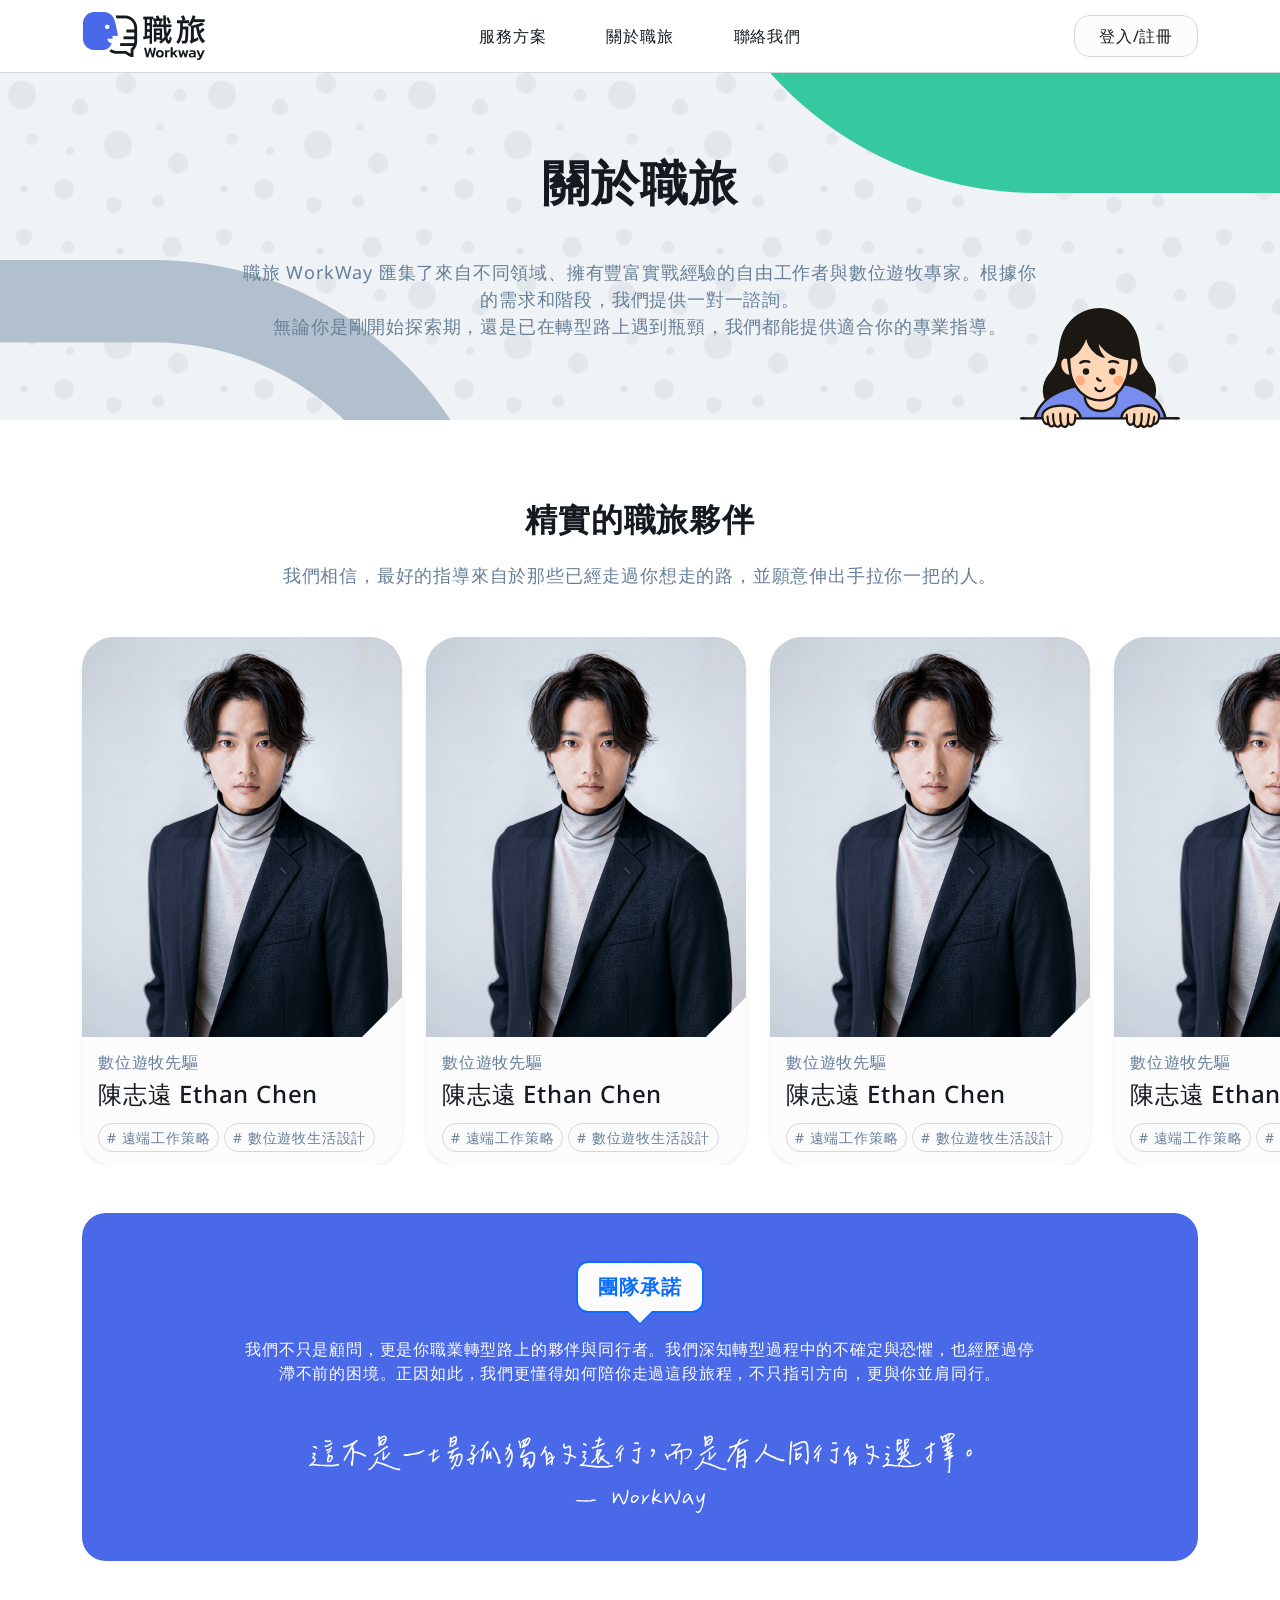
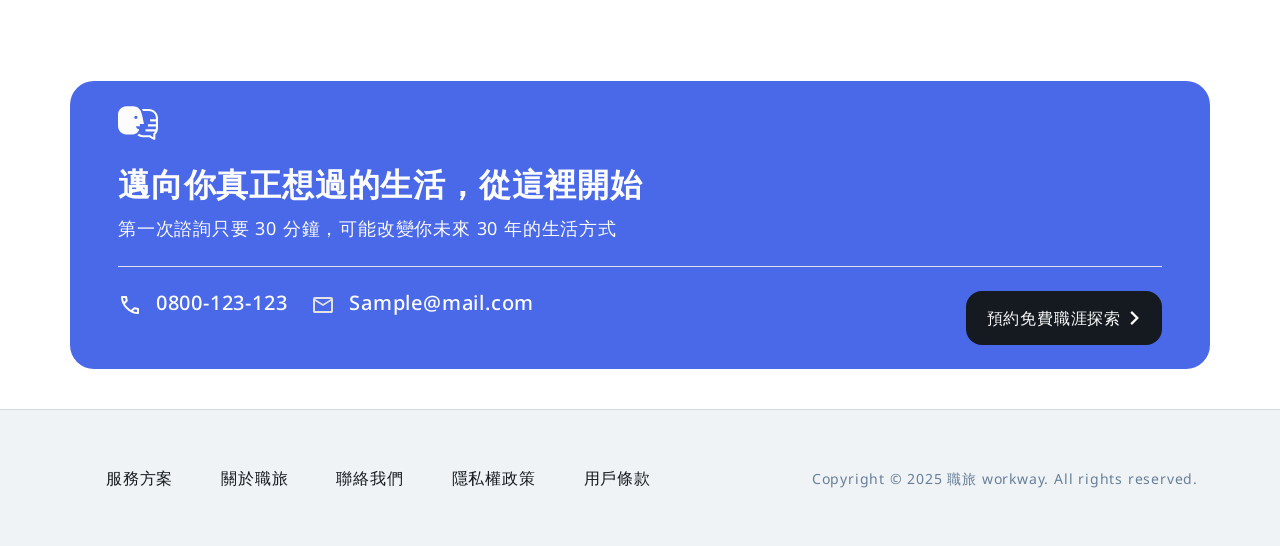
==== about.html @ d3775996 "feat:新增 about 分支、內容(hero、夥伴、承諾)" ====
<!doctype html>
<html lang="en">
  <head>
    <meta charset="UTF-8" />
    <meta name="viewport" content="width=device-width, initial-scale=1.0" />
    <title>關於</title>
    <link rel="preconnect" href="https://fonts.googleapis.com" />
    <link rel="preconnect" href="https://fonts.gstatic.com" crossorigin />
    <link
      href="https://fonts.googleapis.com/css2?family=Noto+Sans:ital,wght@0,100..900;1,100..900&display=swap"
      rel="stylesheet"
    />
    <link rel="stylesheet" href="./css/style/all.css" />
  </head>
  <body>
    <header class="py-3 border-bottom border-neutral-85">
      <ul
        class="container list-unstyled d-flex justify-content-between align-items-center"
      >
        <!-- 品牌標誌 -->
        <li>
          <a href="./index.html">
            <img src="./img/logo.png" alt="品牌標誌" />
          </a>
        </li>
        <!-- 選單 -->
        <li class="d-none d-md-flex">
          <nav>
            <ul class="list-unstyled d-flex gap-3">
              <li>
                <a class="py-2 px-6 fw-normal" href="./service.html"
                  >服務方案</a
                >
              </li>
              <li>
                <a class="py-2 px-6" href="./about.html">關於職旅</a>
              </li>
              <li>
                <a class="py-2 px-6" href="＃">聯絡我們</a>
              </li>
            </ul>
          </nav>
        </li>
        <!-- 登入註冊 -->
        <li>
          <a
            class="btn btn-xl px-md-6 px-4 btn-white-filled me-3 me-md-0"
            href="#"
            >登入/註冊</a
          >

          <button class="btn py-3 px-0 border-0 d-md-none">
            <svg
              xmlns="http://www.w3.org/2000/svg"
              height="24px"
              viewBox="0 -960 960 960"
              width="24px"
              fill="currentColor"
            >
              <path
                d="M120-240v-80h720v80H120Zm0-200v-80h720v80H120Zm0-200v-80h720v80H120Z"
              />
            </svg>
          </button>
        </li>
      </ul>
    </header>
    <main>
      <!-- hero -->
      <section class="py-sm-12 py-9 bg-2 position-relative">
        <div class="container text-center">
          <!-- 主題 -->
          <div class="mb-9">
            <h2 class="fs-1 fw-bold lh-1p2">關於職旅</h2>
          </div>
          <!-- 內容 -->
          <div class="max-width-5 mx-auto">
            <p class="fs-6 text-neutral-50 fw-normal">
              職旅 WorkWay
              匯集了來自不同領域、擁有豐富實戰經驗的自由工作者與數位遊牧專家。根據你的需求和階段，我們提供一對一諮詢。
            </p>
            <p class="fs-6 text-neutral-50 fw-normal">
              無論你是剛開始探索期，還是已在轉型路上遇到瓶頸，我們都能提供適合你的專業指導。
            </p>
          </div>
        </div>
        <!-- 插圖 -->
        <img
          class="position-absolute bottom-0 end-440 mb-n2 z-n1 d-none d-xl-block"
          src="./img/service/banner-person.svg"
          alt="插圖"
        />
        <!-- 灰框 -->
        <img
          class="position-absolute bottom-0 start-0 z-n1 d-none d-xl-block"
          src="./img/service/Frame.png"
          alt="插圖"
        />
        <!-- 綠框 -->
        <img
          class="position-absolute top-0 end-0 z-n1 d-none d-xl-block"
          src="./img/service/Frame(2).png"
          alt="插圖"
        />
      </section>
      <!-- 夥伴 -->
      <section class="py-sm-12 py-9 d-flex flex-column gap-9">
        <div class="d-flex flex-column gap-sm-9 gap-6">
          <!-- 標題 -->
          <div class="container d-flex flex-column gap-sm-6 gap-4 text-center">
            <h2 class="fs-2 fw-bold lh-1p2">精實的職旅夥伴</h2>
            <p class="fs-6 text-neutral-50 fw-normal">
              我們相信，最好的指導來自於那些已經走過你想走的路，並願意伸出手拉你一把的人。
            </p>
          </div>
          <!-- 卡片 -->
          <div class="no-scrollbar">
            <ul class="list-unstyled container d-flex gap-6 position-relative">
              <li class="shadow-sm radius-5 min-width-2">
                <a href="#">
                  <!-- 照片 -->
                  <img
                    class="rounded-top-5"
                    src="./img/about/mentor-1.png"
                    alt="照片"
                  />
                  <!-- 標題、特色 -->
                  <div
                    class="p-4 d-flex flex-column gap-4 bg-brand-white rounded-bottom-5"
                  >
                    <!-- 標題 -->
                    <div class="d-flex flex-column gap-2">
                      <h3 class="fs-7 text-neutral-50 fw-medium lh-1p2">
                        數位遊牧先驅
                      </h3>
                      <h3 class="fs-4 fw-medium lh-1p2">陳志遠 Ethan Chen</h3>
                    </div>
                    <!-- 特色 -->
                    <div>
                      <span
                        class="py-1 px-2 fs-8 text-neutral-50 fw-normal border border-neutral-85 rounded-pill"
                        ># 遠端工作策略</span
                      >
                      <span
                        class="py-1 px-2 fs-8 text-neutral-50 fw-normal border border-neutral-85 rounded-pill"
                        ># 數位遊牧生活設計</span
                      >
                    </div>
                  </div>
                </a>
              </li>
              <li class="shadow-sm radius-5 min-width-2">
                <a href="#">
                  <!-- 照片 -->
                  <img
                    class="rounded-top-5"
                    src="./img/about/mentor-1.png"
                    alt="照片"
                  />
                  <!-- 標題、特色 -->
                  <div
                    class="p-4 d-flex flex-column gap-4 bg-brand-white rounded-bottom-5"
                  >
                    <!-- 標題 -->
                    <div class="d-flex flex-column gap-2">
                      <h3 class="fs-7 text-neutral-50 fw-medium lh-1p2">
                        數位遊牧先驅
                      </h3>
                      <h3 class="fs-4 fw-medium lh-1p2">陳志遠 Ethan Chen</h3>
                    </div>
                    <!-- 特色 -->
                    <div>
                      <span
                        class="py-1 px-2 fs-8 text-neutral-50 fw-normal border border-neutral-85 rounded-pill"
                        ># 遠端工作策略</span
                      >
                      <span
                        class="py-1 px-2 fs-8 text-neutral-50 fw-normal border border-neutral-85 rounded-pill"
                        ># 數位遊牧生活設計</span
                      >
                    </div>
                  </div>
                </a>
              </li>
              <li class="shadow-sm radius-5 min-width-2">
                <a href="#">
                  <!-- 照片 -->
                  <img
                    class="rounded-top-5"
                    src="./img/about/mentor-1.png"
                    alt="照片"
                  />
                  <!-- 標題、特色 -->
                  <div
                    class="p-4 d-flex flex-column gap-4 bg-brand-white rounded-bottom-5"
                  >
                    <!-- 標題 -->
                    <div class="d-flex flex-column gap-2">
                      <h3 class="fs-7 text-neutral-50 fw-medium lh-1p2">
                        數位遊牧先驅
                      </h3>
                      <h3 class="fs-4 fw-medium lh-1p2">陳志遠 Ethan Chen</h3>
                    </div>
                    <!-- 特色 -->
                    <div>
                      <span
                        class="py-1 px-2 fs-8 text-neutral-50 fw-normal border border-neutral-85 rounded-pill"
                        ># 遠端工作策略</span
                      >
                      <span
                        class="py-1 px-2 fs-8 text-neutral-50 fw-normal border border-neutral-85 rounded-pill"
                        ># 數位遊牧生活設計</span
                      >
                    </div>
                  </div>
                </a>
              </li>
              <li class="shadow-sm radius-5 min-width-2">
                <a href="#">
                  <!-- 照片 -->
                  <img
                    class="rounded-top-5"
                    src="./img/about/mentor-1.png"
                    alt="照片"
                  />
                  <!-- 標題、特色 -->
                  <div
                    class="p-4 d-flex flex-column gap-4 bg-brand-white rounded-bottom-5"
                  >
                    <!-- 標題 -->
                    <div class="d-flex flex-column gap-2">
                      <h3 class="fs-7 text-neutral-50 fw-medium lh-1p2">
                        數位遊牧先驅
                      </h3>
                      <h3 class="fs-4 fw-medium lh-1p2">陳志遠 Ethan Chen</h3>
                    </div>
                    <!-- 特色 -->
                    <div>
                      <span
                        class="py-1 px-2 fs-8 text-neutral-50 fw-normal border border-neutral-85 rounded-pill"
                        ># 遠端工作策略</span
                      >
                      <span
                        class="py-1 px-2 fs-8 text-neutral-50 fw-normal border border-neutral-85 rounded-pill"
                        ># 數位遊牧生活設計</span
                      >
                    </div>
                  </div>
                </a>
              </li>
              <li class="shadow-sm radius-5 min-width-2">
                <a href="#">
                  <!-- 照片 -->
                  <img
                    class="rounded-top-5"
                    src="./img/about/mentor-1.png"
                    alt="照片"
                  />
                  <!-- 標題、特色 -->
                  <div
                    class="p-4 d-flex flex-column gap-4 bg-brand-white rounded-bottom-5"
                  >
                    <!-- 標題 -->
                    <div class="d-flex flex-column gap-2">
                      <h3 class="fs-7 text-neutral-50 fw-medium lh-1p2">
                        數位遊牧先驅
                      </h3>
                      <h3 class="fs-4 fw-medium lh-1p2">陳志遠 Ethan Chen</h3>
                    </div>
                    <!-- 特色 -->
                    <div>
                      <span
                        class="py-1 px-2 fs-8 text-neutral-50 fw-normal border border-neutral-85 rounded-pill"
                        ># 遠端工作策略</span
                      >
                      <span
                        class="py-1 px-2 fs-8 text-neutral-50 fw-normal border border-neutral-85 rounded-pill"
                        ># 數位遊牧生活設計</span
                      >
                    </div>
                  </div>
                </a>
              </li>
              <li class="shadow radius-5" style="min-width: 320px">
                <a href="#">
                  <!-- 照片 -->
                  <img
                    class="rounded-top-5"
                    src="./img/about/mentor-1.png"
                    alt="照片"
                  />
                  <!-- 標題、特色 -->
                  <div
                    class="p-4 d-flex flex-column gap-4 bg-brand-white rounded-bottom-5"
                  >
                    <!-- 標題 -->
                    <div class="d-flex flex-column gap-2">
                      <h3 class="fs-7 text-neutral-50 fw-medium lh-1p2">
                        數位遊牧先驅
                      </h3>
                      <h3 class="fs-4 fw-medium lh-1p2">陳志遠 Ethan Chen</h3>
                    </div>
                    <!-- 特色 -->
                    <div>
                      <span
                        class="py-1 px-2 fs-8 text-neutral-50 fw-normal border border-neutral-85 rounded-pill"
                        ># 遠端工作策略</span
                      >
                      <span
                        class="py-1 px-2 fs-8 text-neutral-50 fw-normal border border-neutral-85 rounded-pill"
                        ># 數位遊牧生活設計</span
                      >
                    </div>
                  </div>
                </a>
              </li>
            </ul>
          </div>
          <!-- 承諾 -->
          <div class="container">
            <div
              class="p-6 p-sm-9 bg-brand-primary radius-4 d-flex align-items-center flex-column gap-sm-9 gap-6"
            >
              <!-- 泡泡、標題  -->
              <div
                class="d-flex flex-column align-items-center gap-sm-6 gap-4 max-width-5"
              >
                <!-- 泡泡 -->
                <div
                  class="position-relative py-3 px-5 fs-5 text-primary fw-bold lh-1p2 bg-brand-white border border-primary border-2 radius-2"
                >
                  團隊承諾
                  <span
                    class="position-absolute top-100 start-50 translate-middle-x bubble-arrow"
                  ></span>
                </div>
                <!-- 說明  -->
                <p class="text-brand-white fw-normal text-center">
                  我們不只是顧問，更是你職業轉型路上的夥伴與同行者。我們深知轉型過程中的不確定與恐懼，也經歷過停滯不前的困境。正因如此，我們更懂得如何陪你走過這段旅程，不只指引方向，更與你並肩同行。
                </p>
              </div>
              <img
                class="mx-auto d-sm-block d-none"
                src="./img/about/text-pc.svg"
                alt="文字"
              />
              <img
                class="mx-auto d-sm-none"
                src="./img/about/img.png"
                alt="文字"
              />
            </div>
          </div>
        </div>
      </section>
      <!-- 資訊 -->
      <section class="bg-neutral-95">
        <div class="container">
          <!-- 標題 -->
          <div></div>
          <!-- 資訊 -->
        </div>
      </section>
      <!-- 預約 -->
      <section class="py-8 px-4 px-sm-0">
        <div
          class="container py-md-6 py-4 px-sm-9 px-6 bg-brand-primary radius-4"
        >
          <!-- 標誌、標題、標語 -->
          <div class="pb-6 mb-6 border-bottom">
            <!-- 標誌 -->
            <div class="mb-6">
              <svg
                width="40"
                height="36"
                viewBox="0 0 96 84"
                fill="none"
                xmlns="http://www.w3.org/2000/svg"
              >
                <path
                  d="M74.1289 8.19861C86.2078 8.19861 95.9999 17.9986 96 30.0873V54.3353L95.998 54.6371C95.9179 60.552 93.491 65.9027 89.6133 69.7933V82.0004H87.0967C86.119 82.0003 85.0865 81.719 84.167 81.3842C83.2024 81.0328 82.1563 80.5446 81.0918 79.975C79.2139 78.97 77.1625 77.6477 75.2236 76.1957C74.9491 76.2094 74.673 76.2187 74.3955 76.222L74.1289 76.224H60C54.8961 76.2239 50.2015 74.4723 46.4805 71.5394C47.9663 70.5009 49.2118 69.2986 50.2256 68.057C52.9816 70.0269 56.3552 71.1868 60 71.1869H74.1289L74.334 71.1859C74.8114 71.1801 75.2852 71.1546 75.7539 71.1097L76.75 71.014L77.5391 71.6293C79.5009 73.1587 81.6153 74.5443 83.4639 75.5336C83.8555 75.7432 84.2296 75.9309 84.5811 76.097V67.5961L85.4102 66.8461C86.805 65.5853 87.9865 64.0951 88.8975 62.4359H66V57.2054H90.7246C90.8718 56.3467 90.9547 55.4658 90.9668 54.5677L90.9678 54.3353V50.4261H71.8066V45.1967H90.9678V38.4164H77.0332V33.1869H90.9678V30.0873C90.9677 20.7801 83.4286 13.2347 74.1289 13.2347H60C59.8871 13.2347 59.7745 13.2364 59.6621 13.2386C59.1363 11.5113 58.4152 9.86934 57.5244 8.33826C58.337 8.24662 59.163 8.19862 60 8.19861H74.1289Z"
                  fill="#FCFCFD"
                />
                <path
                  d="M36.5801 2C46.2723 2 54.3644 8.85589 56.2793 17.9863C59.0886 27.4206 62.3061 44.2399 62.3223 44.3242H52.4512V49.5547H43.1611C43.1612 52.7508 46.3763 57.1387 50.6143 57.1387C50.6143 60.6253 45.7158 69.6024 35.0322 69.6025H20.1289C9.01212 69.6025 0.000168115 60.5838 0 49.458V22.1455C0 11.0196 9.01202 2 20.1289 2H36.5801ZM42.9668 24.4697C40.8291 24.4699 39.0967 26.2043 39.0967 28.3438C39.0967 30.4832 40.8291 32.2176 42.9668 32.2178C45.1047 32.2178 46.8379 30.4834 46.8379 28.3438C46.8378 26.2042 45.1046 24.4697 42.9668 24.4697Z"
                  fill="#FCFCFD"
                />
              </svg>
            </div>
            <!-- 標題 -->
            <div class="mb-3">
              <h2 class="fs-2 text-brand-white fw-bold lh-1p2">
                邁向你真正想過的生活，從這裡開始
              </h2>
            </div>
            <!-- 標語 -->
            <p class="fs-6 text-brand-white fw-normal">
              第一次諮詢只要 30 分鐘，可能改變你未來 30 年的生活方式
            </p>
          </div>
          <!-- 電話、email、CTA -->
          <div
            class="d-flex justify-content-between flex-md-row flex-column gap-6 gap-md-0"
          >
            <!-- 電話、email -->
            <span class="d-flex flex-column flex-lg-row gap-lg-0 gap-4">
              <!-- 電話 -->
              <span class="me-6 fs-5 text-brand-white fw-medium lh-1p2">
                <span class="me-2">
                  <svg
                    xmlns="http://www.w3.org/2000/svg"
                    height="24px"
                    viewBox="0 -960 960 960"
                    width="24px"
                    fill="currentColor"
                  >
                    <path
                      d="M798-120q-125 0-247-54.5T329-329Q229-429 174.5-551T120-798q0-18 12-30t30-12h162q14 0 25 9.5t13 22.5l26 140q2 16-1 27t-11 19l-97 98q20 37 47.5 71.5T387-386q31 31 65 57.5t72 48.5l94-94q9-9 23.5-13.5T670-390l138 28q14 4 23 14.5t9 23.5v162q0 18-12 30t-30 12ZM241-600l66-66-17-94h-89q5 41 14 81t26 79Zm358 358q39 17 79.5 27t81.5 13v-88l-94-19-67 67ZM241-600Zm358 358Z"
                    />
                  </svg>
                </span>
                <span>0800-123-123</span>
              </span>
              <!-- email -->
              <span class="me-6 fs-5 text-brand-white fw-medium lh-1p2">
                <span class="me-2">
                  <svg
                    xmlns="http://www.w3.org/2000/svg"
                    height="24px"
                    viewBox="0 -960 960 960"
                    width="24px"
                    fill="#e3e3e3"
                  >
                    <path
                      d="M160-160q-33 0-56.5-23.5T80-240v-480q0-33 23.5-56.5T160-800h640q33 0 56.5 23.5T880-720v480q0 33-23.5 56.5T800-160H160Zm320-280L160-640v400h640v-400L480-440Zm0-80 320-200H160l320 200ZM160-640v-80 480-400Z"
                    />
                  </svg>
                </span>
                <span>Sample@mail.com</span>
              </span>
            </span>
            <!-- CTA -->
            <a
              class="btn btn-large btn-black-filled d-flex justify-content-center align-items-center flex-grow-0 align-self-start"
              href="#"
            >
              <span class="fs-7 fw-normal">預約免費職涯探索</span>
              <span>
                <svg
                  xmlns="http://www.w3.org/2000/svg"
                  height="28px"
                  viewBox="0 -960 960 960"
                  width="28px"
                  fill="currentColor"
                >
                  <path
                    d="M504-480 320-664l56-56 240 240-240 240-56-56 184-184Z"
                  />
                </svg>
              </span>
            </a>
          </div>
        </div>
      </section>
    </main>
    <footer class="py-sm-9 py-6 bg-neutral-95 border-top border-neutral-85">
      <!-- 選單、版權 -->
      <ul
        class="list-unstyled container d-flex justify-content-between align-items-center flex-xl-row flex-column gap-2 gap-sm-0"
      >
        <!-- 選單 -->
        <li>
          <ul
            class="list-unstyled d-flex justify-content-sm-between justify-content-center flex-wrap gap-2 gap-sm-0"
          >
            <li class="flex-shrink-0">
              <a
                class="py-2 px-sm-6 px-4 fw-normal fw-normal"
                href="./service.html"
                >服務方案</a
              >
            </li>
            <li class="flex-shrink-0">
              <a class="py-2 px-6 fw-normal" href="./about.html">關於職旅</a>
            </li>
            <li class="flex-shrink-0">
              <a class="py-2 px-6 fw-normal" href="#">聯絡我們</a>
            </li>
            <li class="flex-shrink-0">
              <a class="py-2 px-6 fw-normal" href="#">隱私權政策</a>
            </li>
            <li class="flex-shrink-0">
              <a class="py-2 px-6 fw-normal" href="#">用戶條款</a>
            </li>
          </ul>
        </li>
        <!-- 版權 -->
        <li class="fs-8 text-neutral-50">
          Copyright © 2025 職旅 workway. All rights reserved.
        </li>
      </ul>
    </footer>
    <script src="./modules/bootstrap-5.3.8/dist/js/bootstrap.bundle.min.js"></script>
  </body>
</html>
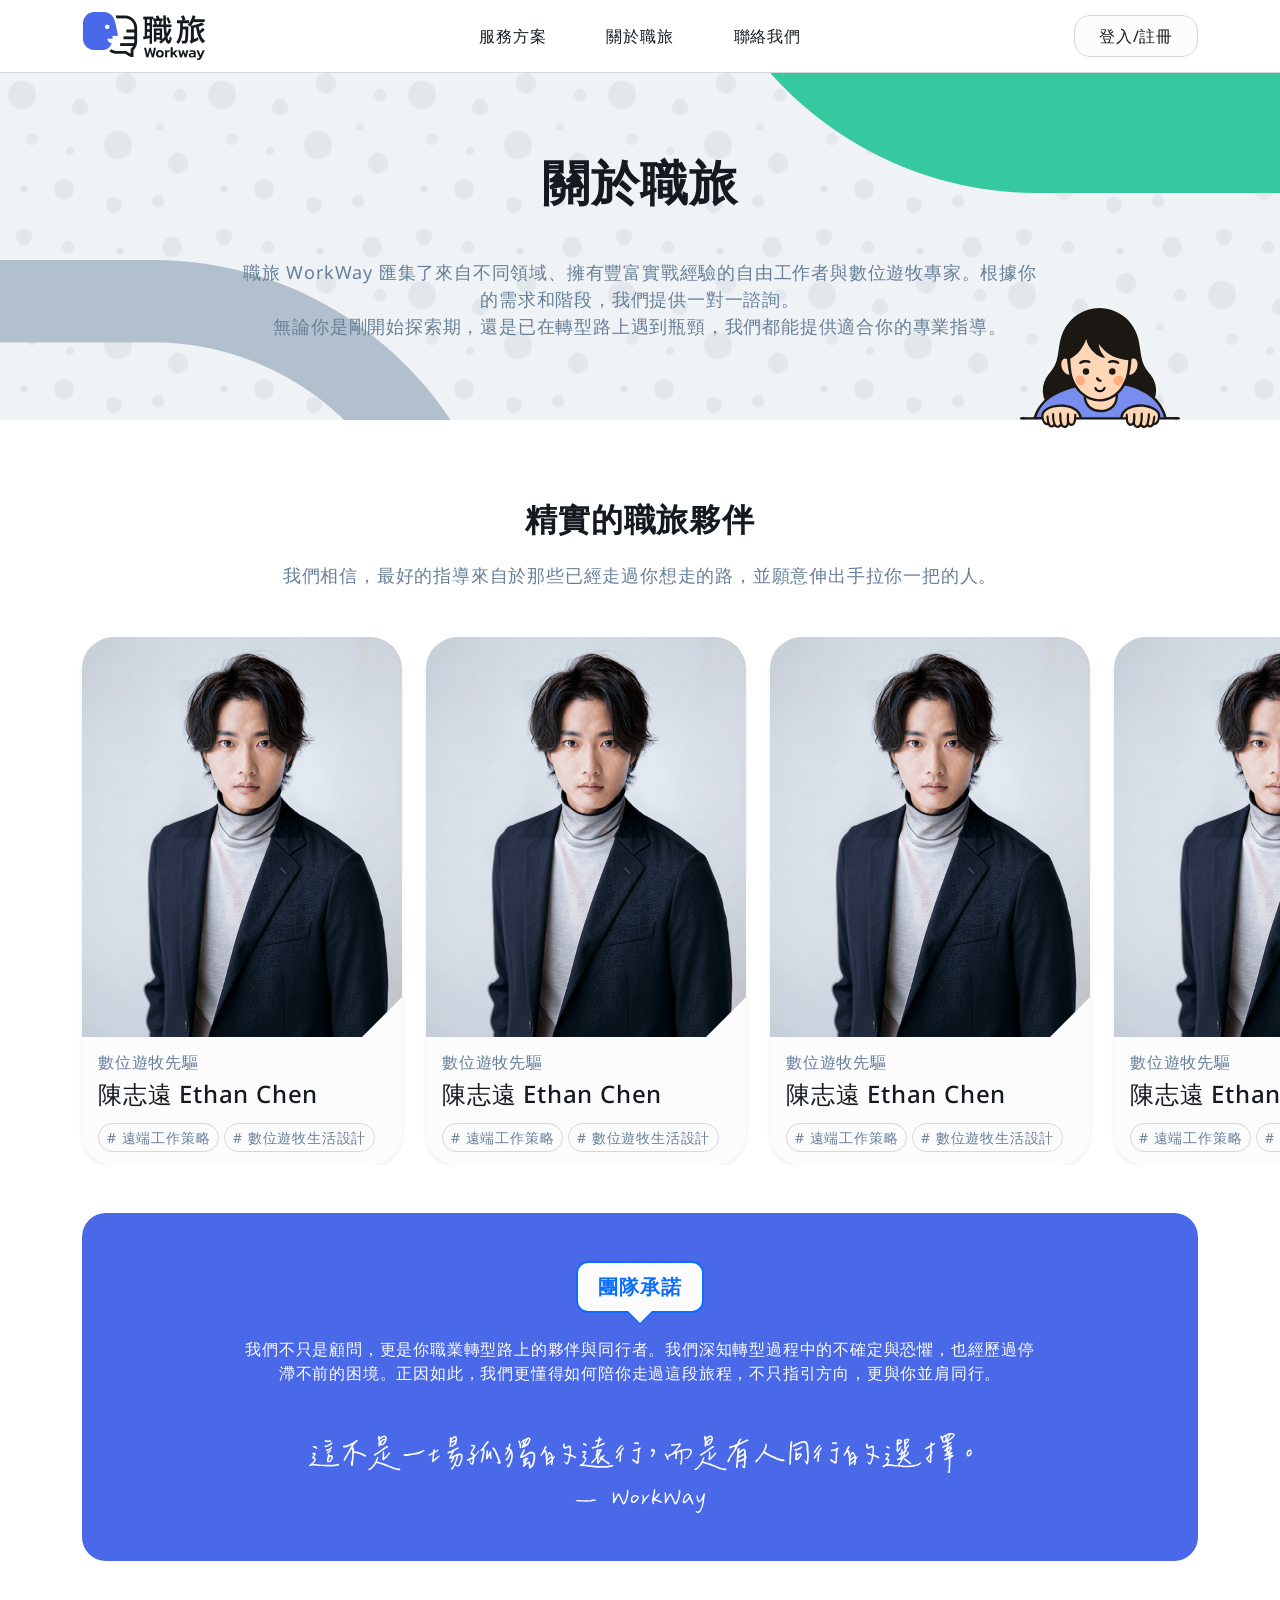
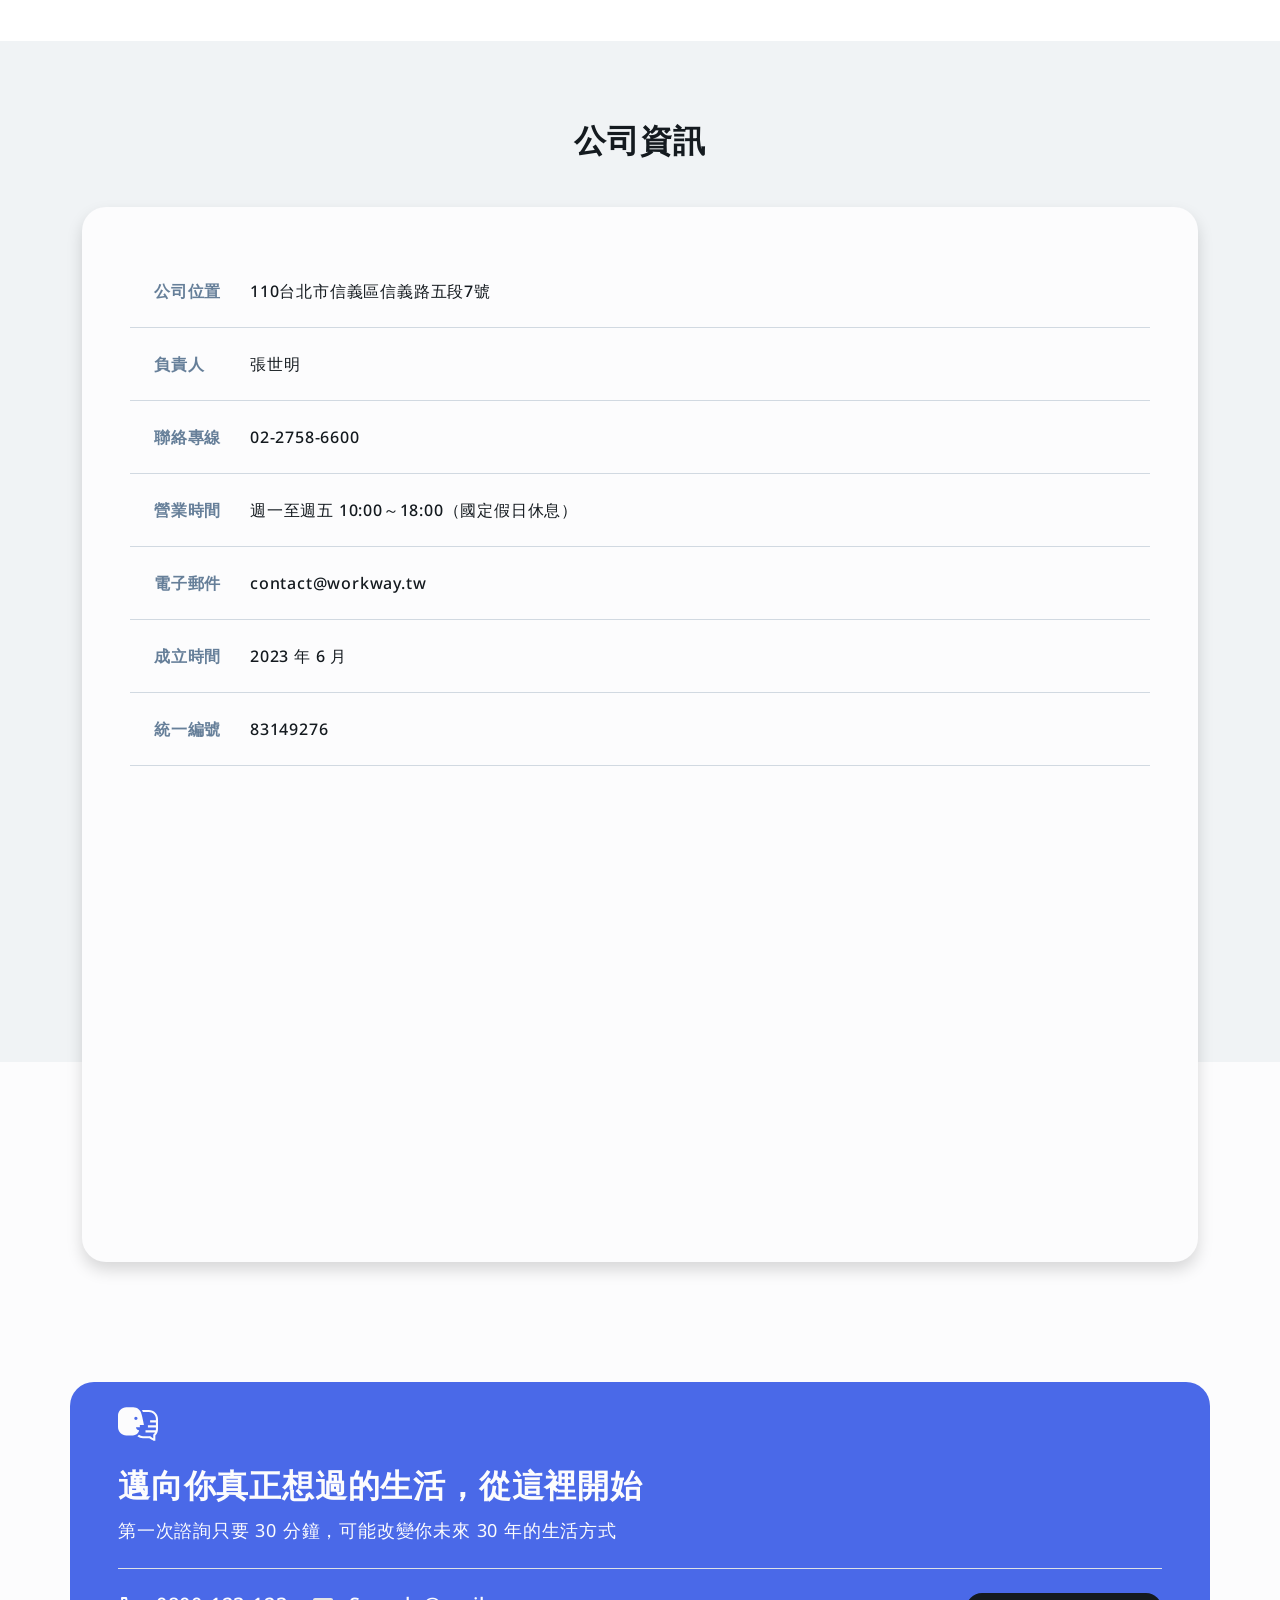
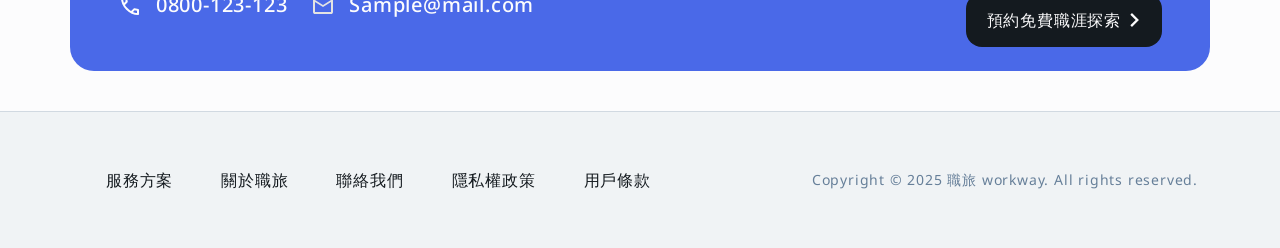
==== commit 28513df2: "feat:新增 about 的內容(公司資訊)" ====
--- a/about.html
+++ b/about.html
@@ -354,15 +354,111 @@
         </div>
       </section>
       <!-- 資訊 -->
-      <section class="bg-neutral-95">
-        <div class="container">
-          <!-- 標題 -->
-          <div></div>
-          <!-- 資訊 -->
+      <section class="bg-neutral-95 pt-sm-12 pt-9">
+        <div class="container mb-n17">
+          <div class="d-flex flex-column gap-sm-9 gap-6">
+            <!-- 標題 -->
+            <div>
+              <h2 class="fs-2 fw-bold lh-1p2 text-center">公司資訊</h2>
+            </div>
+            <!-- 資訊 -->
+            <div
+              class="p-sm-9 p-6 bg-brand-white radius-4 d-flex flex-column gap-sm-9 gap-6 shadow"
+            >
+              <!-- 內容 -->
+              <ul class="list-unstyled">
+                <li class="border-bottom border-neutral-85 d-flex">
+                  <div class="p-sm-6 p-4 flex-grow-1 max-width-7 min-width-4">
+                    <span class="text-neutral-50 fw-bold lh-1p2 text-nowrap"
+                      >公司位置</span
+                    >
+                  </div>
+                  <div class="py-sm-6 py-4">
+                    <span class="fw-medium lh-1p2"
+                      >110台北市信義區信義路五段7號</span
+                    >
+                  </div>
+                </li>
+                <li class="border-bottom border-neutral-85 d-flex">
+                  <div class="p-sm-6 p-4 flex-grow-1 max-width-7 min-width-4">
+                    <span class="text-neutral-50 fw-bold lh-1p2 text-nowrap"
+                      >負責人</span
+                    >
+                  </div>
+                  <div class="py-sm-6 py-4">
+                    <span class="fw-medium lh-1p2">張世明</span>
+                  </div>
+                </li>
+                <li class="border-bottom border-neutral-85 d-flex">
+                  <div class="p-sm-6 p-4 flex-grow-1 max-width-7 min-width-4">
+                    <span class="text-neutral-50 fw-bold lh-1p2 text-nowrap"
+                      >聯絡專線</span
+                    >
+                  </div>
+                  <div class="py-sm-6 py-4">
+                    <span class="fw-medium lh-1p2">02-2758-6600</span>
+                  </div>
+                </li>
+                <li class="border-bottom border-neutral-85 d-flex">
+                  <div class="p-sm-6 p-4 flex-grow-1 max-width-7 min-width-4">
+                    <span class="text-neutral-50 fw-bold lh-1p2 text-nowrap"
+                      >營業時間</span
+                    >
+                  </div>
+                  <div class="py-sm-6 py-4">
+                    <span class="fw-medium lh-1p2"
+                      >週一至週五 10:00～18:00（國定假日休息）</span
+                    >
+                  </div>
+                </li>
+                <li class="border-bottom border-neutral-85 d-flex">
+                  <div class="p-sm-6 p-4 flex-grow-1 max-width-7 min-width-4">
+                    <span class="text-neutral-50 fw-bold lh-1p2 text-nowrap"
+                      >電子郵件</span
+                    >
+                  </div>
+                  <div class="py-sm-6 py-4">
+                    <span class="fw-medium lh-1p2">contact@workway.tw</span>
+                  </div>
+                </li>
+                <li class="border-bottom border-neutral-85 d-flex">
+                  <div class="p-sm-6 p-4 flex-grow-1 max-width-7 min-width-4">
+                    <span class="text-neutral-50 fw-bold lh-1p2 text-nowrap"
+                      >成立時間</span
+                    >
+                  </div>
+                  <div class="py-sm-6 py-4">
+                    <span class="fw-medium lh-1p2">2023 年 6 月</span>
+                  </div>
+                </li>
+                <li class="border-bottom border-neutral-85 d-flex">
+                  <div class="p-sm-6 p-4 flex-grow-1 max-width-7 min-width-4">
+                    <span class="text-neutral-50 fw-bold lh-1p2 text-nowrap"
+                      >統一編號</span
+                    >
+                  </div>
+                  <div class="py-sm-6 py-4">
+                    <span class="fw-medium lh-1p2">83149276</span>
+                  </div>
+                </li>
+              </ul>
+              <!-- 地圖 -->
+              <iframe
+                src="https://www.google.com/maps/embed?pb=!1m18!1m12!1m3!1d3615.00970566031!2d121.56146247609932!3d25.033744688300523!2m3!1f0!2f0!3f0!3m2!1i1024!2i768!4f13.1!3m3!1m2!1s0x3442abb6da80a7ad%3A0xacc4d11dc963103c!2z5Y-w5YyXMTAx6LO854mp5Lit5b-D!5e0!3m2!1szh-TW!2stw!4v1788454104693!5m2!1szh-TW!2stw"
+                class="w-100 h-400"
+                style="border: 0"
+                allowfullscreen=""
+                loading="lazy"
+                referrerpolicy="strict-origin-when-cross-origin"
+              ></iframe>
+            </div>
+          </div>
         </div>
       </section>
+      <!-- 空白 -->
+      <section class="bg-brand-white py-16"></section>
       <!-- 預約 -->
-      <section class="py-8 px-4 px-sm-0">
+      <section class="bg-brand-white py-8 px-4 px-sm-0">
         <div
           class="container py-md-6 py-4 px-sm-9 px-6 bg-brand-primary radius-4"
         >
--- a/css/style/all.css
+++ b/css/style/all.css
@@ -81,6 +81,8 @@
 /* 312px */
 /* 100px */
 /* 192 */
+/* 140 */
+/* 200 */
 /* 
   =============
   !!!!!圓角!!!!!
@@ -93,9 +95,10 @@
 /* 32px */
 /* 
   ======================
-  !!!!! max-height !!!!!
+  !!!!! height !!!!!
   ======================
 */
+/* 192 */
 /* 
   ======================
   !!!!! max-width !!!!!
@@ -1303,6 +1306,26 @@
   --bs-gutter-y: 12rem;
 }
 
+.g-16,
+.gx-16 {
+  --bs-gutter-x: 8.75rem;
+}
+
+.g-16,
+.gy-16 {
+  --bs-gutter-y: 8.75rem;
+}
+
+.g-17,
+.gx-17 {
+  --bs-gutter-x: 12.5rem;
+}
+
+.g-17,
+.gy-17 {
+  --bs-gutter-y: 12.5rem;
+}
+
 @media (min-width: 576px) {
   .col-sm {
     -webkit-box-flex: 1;
@@ -1593,6 +1616,22 @@
   .gy-sm-15 {
     --bs-gutter-y: 12rem;
   }
+  .g-sm-16,
+  .gx-sm-16 {
+    --bs-gutter-x: 8.75rem;
+  }
+  .g-sm-16,
+  .gy-sm-16 {
+    --bs-gutter-y: 8.75rem;
+  }
+  .g-sm-17,
+  .gx-sm-17 {
+    --bs-gutter-x: 12.5rem;
+  }
+  .g-sm-17,
+  .gy-sm-17 {
+    --bs-gutter-y: 12.5rem;
+  }
 }
 @media (min-width: 768px) {
   .col-md {
@@ -1884,6 +1923,22 @@
   .gy-md-15 {
     --bs-gutter-y: 12rem;
   }
+  .g-md-16,
+  .gx-md-16 {
+    --bs-gutter-x: 8.75rem;
+  }
+  .g-md-16,
+  .gy-md-16 {
+    --bs-gutter-y: 8.75rem;
+  }
+  .g-md-17,
+  .gx-md-17 {
+    --bs-gutter-x: 12.5rem;
+  }
+  .g-md-17,
+  .gy-md-17 {
+    --bs-gutter-y: 12.5rem;
+  }
 }
 @media (min-width: 992px) {
   .col-lg {
@@ -2175,6 +2230,22 @@
   .gy-lg-15 {
     --bs-gutter-y: 12rem;
   }
+  .g-lg-16,
+  .gx-lg-16 {
+    --bs-gutter-x: 8.75rem;
+  }
+  .g-lg-16,
+  .gy-lg-16 {
+    --bs-gutter-y: 8.75rem;
+  }
+  .g-lg-17,
+  .gx-lg-17 {
+    --bs-gutter-x: 12.5rem;
+  }
+  .g-lg-17,
+  .gy-lg-17 {
+    --bs-gutter-y: 12.5rem;
+  }
 }
 @media (min-width: 1200px) {
   .col-xl {
@@ -2466,6 +2537,22 @@
   .gy-xl-15 {
     --bs-gutter-y: 12rem;
   }
+  .g-xl-16,
+  .gx-xl-16 {
+    --bs-gutter-x: 8.75rem;
+  }
+  .g-xl-16,
+  .gy-xl-16 {
+    --bs-gutter-y: 8.75rem;
+  }
+  .g-xl-17,
+  .gx-xl-17 {
+    --bs-gutter-x: 12.5rem;
+  }
+  .g-xl-17,
+  .gy-xl-17 {
+    --bs-gutter-y: 12.5rem;
+  }
 }
 @media (min-width: 1400px) {
   .col-xxl {
@@ -2756,6 +2843,22 @@
   .g-xxl-15,
   .gy-xxl-15 {
     --bs-gutter-y: 12rem;
+  }
+  .g-xxl-16,
+  .gx-xxl-16 {
+    --bs-gutter-x: 8.75rem;
+  }
+  .g-xxl-16,
+  .gy-xxl-16 {
+    --bs-gutter-y: 8.75rem;
+  }
+  .g-xxl-17,
+  .gx-xxl-17 {
+    --bs-gutter-x: 12.5rem;
+  }
+  .g-xxl-17,
+  .gy-xxl-17 {
+    --bs-gutter-y: 12.5rem;
   }
 }
 .table {
@@ -8822,6 +8925,10 @@
   z-index: -1;
 }
 
+.h-400 {
+  height: 25rem;
+}
+
 .align-baseline {
   vertical-align: baseline !important;
 }
@@ -9668,6 +9775,14 @@
   margin: 12rem !important;
 }
 
+.m-16 {
+  margin: 8.75rem !important;
+}
+
+.m-17 {
+  margin: 12.5rem !important;
+}
+
 .m-auto {
   margin: auto !important;
 }
@@ -9752,6 +9867,16 @@
   margin-left: 12rem !important;
 }
 
+.mx-16 {
+  margin-right: 8.75rem !important;
+  margin-left: 8.75rem !important;
+}
+
+.mx-17 {
+  margin-right: 12.5rem !important;
+  margin-left: 12.5rem !important;
+}
+
 .mx-auto {
   margin-right: auto !important;
   margin-left: auto !important;
@@ -9837,6 +9962,16 @@
   margin-bottom: 12rem !important;
 }
 
+.my-16 {
+  margin-top: 8.75rem !important;
+  margin-bottom: 8.75rem !important;
+}
+
+.my-17 {
+  margin-top: 12.5rem !important;
+  margin-bottom: 12.5rem !important;
+}
+
 .my-auto {
   margin-top: auto !important;
   margin-bottom: auto !important;
@@ -9906,6 +10041,14 @@
   margin-top: 12rem !important;
 }
 
+.mt-16 {
+  margin-top: 8.75rem !important;
+}
+
+.mt-17 {
+  margin-top: 12.5rem !important;
+}
+
 .mt-auto {
   margin-top: auto !important;
 }
@@ -9974,6 +10117,14 @@
   margin-right: 12rem !important;
 }
 
+.me-16 {
+  margin-right: 8.75rem !important;
+}
+
+.me-17 {
+  margin-right: 12.5rem !important;
+}
+
 .me-auto {
   margin-right: auto !important;
 }
@@ -10042,6 +10193,14 @@
   margin-bottom: 12rem !important;
 }
 
+.mb-16 {
+  margin-bottom: 8.75rem !important;
+}
+
+.mb-17 {
+  margin-bottom: 12.5rem !important;
+}
+
 .mb-auto {
   margin-bottom: auto !important;
 }
@@ -10110,6 +10269,14 @@
   margin-left: 12rem !important;
 }
 
+.ms-16 {
+  margin-left: 8.75rem !important;
+}
+
+.ms-17 {
+  margin-left: 12.5rem !important;
+}
+
 .ms-auto {
   margin-left: auto !important;
 }
@@ -10172,6 +10339,14 @@
 
 .m-n15 {
   margin: -12rem !important;
+}
+
+.m-n16 {
+  margin: -8.75rem !important;
+}
+
+.m-n17 {
+  margin: -12.5rem !important;
 }
 
 .mx-n1 {
@@ -10249,6 +10424,16 @@
   margin-left: -12rem !important;
 }
 
+.mx-n16 {
+  margin-right: -8.75rem !important;
+  margin-left: -8.75rem !important;
+}
+
+.mx-n17 {
+  margin-right: -12.5rem !important;
+  margin-left: -12.5rem !important;
+}
+
 .my-n1 {
   margin-top: -0.25rem !important;
   margin-bottom: -0.25rem !important;
@@ -10324,6 +10509,16 @@
   margin-bottom: -12rem !important;
 }
 
+.my-n16 {
+  margin-top: -8.75rem !important;
+  margin-bottom: -8.75rem !important;
+}
+
+.my-n17 {
+  margin-top: -12.5rem !important;
+  margin-bottom: -12.5rem !important;
+}
+
 .mt-n1 {
   margin-top: -0.25rem !important;
 }
@@ -10384,6 +10579,14 @@
   margin-top: -12rem !important;
 }
 
+.mt-n16 {
+  margin-top: -8.75rem !important;
+}
+
+.mt-n17 {
+  margin-top: -12.5rem !important;
+}
+
 .me-n1 {
   margin-right: -0.25rem !important;
 }
@@ -10444,6 +10647,14 @@
   margin-right: -12rem !important;
 }
 
+.me-n16 {
+  margin-right: -8.75rem !important;
+}
+
+.me-n17 {
+  margin-right: -12.5rem !important;
+}
+
 .mb-n1 {
   margin-bottom: -0.25rem !important;
 }
@@ -10504,6 +10715,14 @@
   margin-bottom: -12rem !important;
 }
 
+.mb-n16 {
+  margin-bottom: -8.75rem !important;
+}
+
+.mb-n17 {
+  margin-bottom: -12.5rem !important;
+}
+
 .ms-n1 {
   margin-left: -0.25rem !important;
 }
@@ -10564,6 +10783,14 @@
   margin-left: -12rem !important;
 }
 
+.ms-n16 {
+  margin-left: -8.75rem !important;
+}
+
+.ms-n17 {
+  margin-left: -12.5rem !important;
+}
+
 .p-0 {
   padding: 0 !important;
 }
@@ -10626,6 +10853,14 @@
 
 .p-15 {
   padding: 12rem !important;
+}
+
+.p-16 {
+  padding: 8.75rem !important;
+}
+
+.p-17 {
+  padding: 12.5rem !important;
 }
 
 .px-0 {
@@ -10708,6 +10943,16 @@
   padding-left: 12rem !important;
 }
 
+.px-16 {
+  padding-right: 8.75rem !important;
+  padding-left: 8.75rem !important;
+}
+
+.px-17 {
+  padding-right: 12.5rem !important;
+  padding-left: 12.5rem !important;
+}
+
 .py-0 {
   padding-top: 0 !important;
   padding-bottom: 0 !important;
@@ -10788,6 +11033,16 @@
   padding-bottom: 12rem !important;
 }
 
+.py-16 {
+  padding-top: 8.75rem !important;
+  padding-bottom: 8.75rem !important;
+}
+
+.py-17 {
+  padding-top: 12.5rem !important;
+  padding-bottom: 12.5rem !important;
+}
+
 .pt-0 {
   padding-top: 0 !important;
 }
@@ -10852,6 +11107,14 @@
   padding-top: 12rem !important;
 }
 
+.pt-16 {
+  padding-top: 8.75rem !important;
+}
+
+.pt-17 {
+  padding-top: 12.5rem !important;
+}
+
 .pe-0 {
   padding-right: 0 !important;
 }
@@ -10916,6 +11179,14 @@
   padding-right: 12rem !important;
 }
 
+.pe-16 {
+  padding-right: 8.75rem !important;
+}
+
+.pe-17 {
+  padding-right: 12.5rem !important;
+}
+
 .pb-0 {
   padding-bottom: 0 !important;
 }
@@ -10980,6 +11251,14 @@
   padding-bottom: 12rem !important;
 }
 
+.pb-16 {
+  padding-bottom: 8.75rem !important;
+}
+
+.pb-17 {
+  padding-bottom: 12.5rem !important;
+}
+
 .ps-0 {
   padding-left: 0 !important;
 }
@@ -11044,6 +11323,14 @@
   padding-left: 12rem !important;
 }
 
+.ps-16 {
+  padding-left: 8.75rem !important;
+}
+
+.ps-17 {
+  padding-left: 12.5rem !important;
+}
+
 .gap-0 {
   gap: 0 !important;
 }
@@ -11108,6 +11395,14 @@
   gap: 12rem !important;
 }
 
+.gap-16 {
+  gap: 8.75rem !important;
+}
+
+.gap-17 {
+  gap: 12.5rem !important;
+}
+
 .row-gap-0 {
   row-gap: 0 !important;
 }
@@ -11170,6 +11465,14 @@
 
 .row-gap-15 {
   row-gap: 12rem !important;
+}
+
+.row-gap-16 {
+  row-gap: 8.75rem !important;
+}
+
+.row-gap-17 {
+  row-gap: 12.5rem !important;
 }
 
 .column-gap-0 {
@@ -11266,6 +11569,18 @@
   -webkit-column-gap: 12rem !important;
      -moz-column-gap: 12rem !important;
           column-gap: 12rem !important;
+}
+
+.column-gap-16 {
+  -webkit-column-gap: 8.75rem !important;
+     -moz-column-gap: 8.75rem !important;
+          column-gap: 8.75rem !important;
+}
+
+.column-gap-17 {
+  -webkit-column-gap: 12.5rem !important;
+     -moz-column-gap: 12.5rem !important;
+          column-gap: 12.5rem !important;
 }
 
 .font-monospace {
@@ -12384,6 +12699,10 @@
   max-width: 53.5rem !important;
 }
 
+.max-width-7 {
+  max-width: 7.5rem !important;
+}
+
 .min-width-1 {
   min-width: 25rem !important;
 }
@@ -12394,6 +12713,10 @@
 
 .min-width-3 {
   min-width: 26rem !important;
+}
+
+.min-width-4 {
+  min-width: 7.5rem !important;
 }
 
 @media (min-width: 576px) {
@@ -12712,6 +13035,12 @@
   .m-sm-15 {
     margin: 12rem !important;
   }
+  .m-sm-16 {
+    margin: 8.75rem !important;
+  }
+  .m-sm-17 {
+    margin: 12.5rem !important;
+  }
   .m-sm-auto {
     margin: auto !important;
   }
@@ -12779,6 +13108,14 @@
     margin-right: 12rem !important;
     margin-left: 12rem !important;
   }
+  .mx-sm-16 {
+    margin-right: 8.75rem !important;
+    margin-left: 8.75rem !important;
+  }
+  .mx-sm-17 {
+    margin-right: 12.5rem !important;
+    margin-left: 12.5rem !important;
+  }
   .mx-sm-auto {
     margin-right: auto !important;
     margin-left: auto !important;
@@ -12847,6 +13184,14 @@
     margin-top: 12rem !important;
     margin-bottom: 12rem !important;
   }
+  .my-sm-16 {
+    margin-top: 8.75rem !important;
+    margin-bottom: 8.75rem !important;
+  }
+  .my-sm-17 {
+    margin-top: 12.5rem !important;
+    margin-bottom: 12.5rem !important;
+  }
   .my-sm-auto {
     margin-top: auto !important;
     margin-bottom: auto !important;
@@ -12899,6 +13244,12 @@
   .mt-sm-15 {
     margin-top: 12rem !important;
   }
+  .mt-sm-16 {
+    margin-top: 8.75rem !important;
+  }
+  .mt-sm-17 {
+    margin-top: 12.5rem !important;
+  }
   .mt-sm-auto {
     margin-top: auto !important;
   }
@@ -12950,6 +13301,12 @@
   .me-sm-15 {
     margin-right: 12rem !important;
   }
+  .me-sm-16 {
+    margin-right: 8.75rem !important;
+  }
+  .me-sm-17 {
+    margin-right: 12.5rem !important;
+  }
   .me-sm-auto {
     margin-right: auto !important;
   }
@@ -13001,6 +13358,12 @@
   .mb-sm-15 {
     margin-bottom: 12rem !important;
   }
+  .mb-sm-16 {
+    margin-bottom: 8.75rem !important;
+  }
+  .mb-sm-17 {
+    margin-bottom: 12.5rem !important;
+  }
   .mb-sm-auto {
     margin-bottom: auto !important;
   }
@@ -13052,6 +13415,12 @@
   .ms-sm-15 {
     margin-left: 12rem !important;
   }
+  .ms-sm-16 {
+    margin-left: 8.75rem !important;
+  }
+  .ms-sm-17 {
+    margin-left: 12.5rem !important;
+  }
   .ms-sm-auto {
     margin-left: auto !important;
   }
@@ -13099,6 +13468,12 @@
   }
   .m-sm-n15 {
     margin: -12rem !important;
+  }
+  .m-sm-n16 {
+    margin: -8.75rem !important;
+  }
+  .m-sm-n17 {
+    margin: -12.5rem !important;
   }
   .mx-sm-n1 {
     margin-right: -0.25rem !important;
@@ -13160,6 +13535,14 @@
     margin-right: -12rem !important;
     margin-left: -12rem !important;
   }
+  .mx-sm-n16 {
+    margin-right: -8.75rem !important;
+    margin-left: -8.75rem !important;
+  }
+  .mx-sm-n17 {
+    margin-right: -12.5rem !important;
+    margin-left: -12.5rem !important;
+  }
   .my-sm-n1 {
     margin-top: -0.25rem !important;
     margin-bottom: -0.25rem !important;
@@ -13220,6 +13603,14 @@
     margin-top: -12rem !important;
     margin-bottom: -12rem !important;
   }
+  .my-sm-n16 {
+    margin-top: -8.75rem !important;
+    margin-bottom: -8.75rem !important;
+  }
+  .my-sm-n17 {
+    margin-top: -12.5rem !important;
+    margin-bottom: -12.5rem !important;
+  }
   .mt-sm-n1 {
     margin-top: -0.25rem !important;
   }
@@ -13265,6 +13656,12 @@
   .mt-sm-n15 {
     margin-top: -12rem !important;
   }
+  .mt-sm-n16 {
+    margin-top: -8.75rem !important;
+  }
+  .mt-sm-n17 {
+    margin-top: -12.5rem !important;
+  }
   .me-sm-n1 {
     margin-right: -0.25rem !important;
   }
@@ -13310,6 +13707,12 @@
   .me-sm-n15 {
     margin-right: -12rem !important;
   }
+  .me-sm-n16 {
+    margin-right: -8.75rem !important;
+  }
+  .me-sm-n17 {
+    margin-right: -12.5rem !important;
+  }
   .mb-sm-n1 {
     margin-bottom: -0.25rem !important;
   }
@@ -13355,6 +13758,12 @@
   .mb-sm-n15 {
     margin-bottom: -12rem !important;
   }
+  .mb-sm-n16 {
+    margin-bottom: -8.75rem !important;
+  }
+  .mb-sm-n17 {
+    margin-bottom: -12.5rem !important;
+  }
   .ms-sm-n1 {
     margin-left: -0.25rem !important;
   }
@@ -13400,6 +13809,12 @@
   .ms-sm-n15 {
     margin-left: -12rem !important;
   }
+  .ms-sm-n16 {
+    margin-left: -8.75rem !important;
+  }
+  .ms-sm-n17 {
+    margin-left: -12.5rem !important;
+  }
   .p-sm-0 {
     padding: 0 !important;
   }
@@ -13447,6 +13862,12 @@
   }
   .p-sm-15 {
     padding: 12rem !important;
+  }
+  .p-sm-16 {
+    padding: 8.75rem !important;
+  }
+  .p-sm-17 {
+    padding: 12.5rem !important;
   }
   .px-sm-0 {
     padding-right: 0 !important;
@@ -13512,6 +13933,14 @@
     padding-right: 12rem !important;
     padding-left: 12rem !important;
   }
+  .px-sm-16 {
+    padding-right: 8.75rem !important;
+    padding-left: 8.75rem !important;
+  }
+  .px-sm-17 {
+    padding-right: 12.5rem !important;
+    padding-left: 12.5rem !important;
+  }
   .py-sm-0 {
     padding-top: 0 !important;
     padding-bottom: 0 !important;
@@ -13576,6 +14005,14 @@
     padding-top: 12rem !important;
     padding-bottom: 12rem !important;
   }
+  .py-sm-16 {
+    padding-top: 8.75rem !important;
+    padding-bottom: 8.75rem !important;
+  }
+  .py-sm-17 {
+    padding-top: 12.5rem !important;
+    padding-bottom: 12.5rem !important;
+  }
   .pt-sm-0 {
     padding-top: 0 !important;
   }
@@ -13624,6 +14061,12 @@
   .pt-sm-15 {
     padding-top: 12rem !important;
   }
+  .pt-sm-16 {
+    padding-top: 8.75rem !important;
+  }
+  .pt-sm-17 {
+    padding-top: 12.5rem !important;
+  }
   .pe-sm-0 {
     padding-right: 0 !important;
   }
@@ -13672,6 +14115,12 @@
   .pe-sm-15 {
     padding-right: 12rem !important;
   }
+  .pe-sm-16 {
+    padding-right: 8.75rem !important;
+  }
+  .pe-sm-17 {
+    padding-right: 12.5rem !important;
+  }
   .pb-sm-0 {
     padding-bottom: 0 !important;
   }
@@ -13720,6 +14169,12 @@
   .pb-sm-15 {
     padding-bottom: 12rem !important;
   }
+  .pb-sm-16 {
+    padding-bottom: 8.75rem !important;
+  }
+  .pb-sm-17 {
+    padding-bottom: 12.5rem !important;
+  }
   .ps-sm-0 {
     padding-left: 0 !important;
   }
@@ -13768,6 +14223,12 @@
   .ps-sm-15 {
     padding-left: 12rem !important;
   }
+  .ps-sm-16 {
+    padding-left: 8.75rem !important;
+  }
+  .ps-sm-17 {
+    padding-left: 12.5rem !important;
+  }
   .gap-sm-0 {
     gap: 0 !important;
   }
@@ -13816,6 +14277,12 @@
   .gap-sm-15 {
     gap: 12rem !important;
   }
+  .gap-sm-16 {
+    gap: 8.75rem !important;
+  }
+  .gap-sm-17 {
+    gap: 12.5rem !important;
+  }
   .row-gap-sm-0 {
     row-gap: 0 !important;
   }
@@ -13863,6 +14330,12 @@
   }
   .row-gap-sm-15 {
     row-gap: 12rem !important;
+  }
+  .row-gap-sm-16 {
+    row-gap: 8.75rem !important;
+  }
+  .row-gap-sm-17 {
+    row-gap: 12.5rem !important;
   }
   .column-gap-sm-0 {
     -webkit-column-gap: 0 !important;
@@ -13944,6 +14417,16 @@
        -moz-column-gap: 12rem !important;
             column-gap: 12rem !important;
   }
+  .column-gap-sm-16 {
+    -webkit-column-gap: 8.75rem !important;
+       -moz-column-gap: 8.75rem !important;
+            column-gap: 8.75rem !important;
+  }
+  .column-gap-sm-17 {
+    -webkit-column-gap: 12.5rem !important;
+       -moz-column-gap: 12.5rem !important;
+            column-gap: 12.5rem !important;
+  }
   .fs-sm-1 {
     font-size: 3rem !important;
   }
@@ -14021,6 +14504,9 @@
   }
   .min-width-sm-3 {
     min-width: 26rem !important;
+  }
+  .min-width-sm-4 {
+    min-width: 7.5rem !important;
   }
 }
 @media (min-width: 768px) {
@@ -14339,6 +14825,12 @@
   .m-md-15 {
     margin: 12rem !important;
   }
+  .m-md-16 {
+    margin: 8.75rem !important;
+  }
+  .m-md-17 {
+    margin: 12.5rem !important;
+  }
   .m-md-auto {
     margin: auto !important;
   }
@@ -14406,6 +14898,14 @@
     margin-right: 12rem !important;
     margin-left: 12rem !important;
   }
+  .mx-md-16 {
+    margin-right: 8.75rem !important;
+    margin-left: 8.75rem !important;
+  }
+  .mx-md-17 {
+    margin-right: 12.5rem !important;
+    margin-left: 12.5rem !important;
+  }
   .mx-md-auto {
     margin-right: auto !important;
     margin-left: auto !important;
@@ -14474,6 +14974,14 @@
     margin-top: 12rem !important;
     margin-bottom: 12rem !important;
   }
+  .my-md-16 {
+    margin-top: 8.75rem !important;
+    margin-bottom: 8.75rem !important;
+  }
+  .my-md-17 {
+    margin-top: 12.5rem !important;
+    margin-bottom: 12.5rem !important;
+  }
   .my-md-auto {
     margin-top: auto !important;
     margin-bottom: auto !important;
@@ -14526,6 +15034,12 @@
   .mt-md-15 {
     margin-top: 12rem !important;
   }
+  .mt-md-16 {
+    margin-top: 8.75rem !important;
+  }
+  .mt-md-17 {
+    margin-top: 12.5rem !important;
+  }
   .mt-md-auto {
     margin-top: auto !important;
   }
@@ -14577,6 +15091,12 @@
   .me-md-15 {
     margin-right: 12rem !important;
   }
+  .me-md-16 {
+    margin-right: 8.75rem !important;
+  }
+  .me-md-17 {
+    margin-right: 12.5rem !important;
+  }
   .me-md-auto {
     margin-right: auto !important;
   }
@@ -14628,6 +15148,12 @@
   .mb-md-15 {
     margin-bottom: 12rem !important;
   }
+  .mb-md-16 {
+    margin-bottom: 8.75rem !important;
+  }
+  .mb-md-17 {
+    margin-bottom: 12.5rem !important;
+  }
   .mb-md-auto {
     margin-bottom: auto !important;
   }
@@ -14679,6 +15205,12 @@
   .ms-md-15 {
     margin-left: 12rem !important;
   }
+  .ms-md-16 {
+    margin-left: 8.75rem !important;
+  }
+  .ms-md-17 {
+    margin-left: 12.5rem !important;
+  }
   .ms-md-auto {
     margin-left: auto !important;
   }
@@ -14726,6 +15258,12 @@
   }
   .m-md-n15 {
     margin: -12rem !important;
+  }
+  .m-md-n16 {
+    margin: -8.75rem !important;
+  }
+  .m-md-n17 {
+    margin: -12.5rem !important;
   }
   .mx-md-n1 {
     margin-right: -0.25rem !important;
@@ -14787,6 +15325,14 @@
     margin-right: -12rem !important;
     margin-left: -12rem !important;
   }
+  .mx-md-n16 {
+    margin-right: -8.75rem !important;
+    margin-left: -8.75rem !important;
+  }
+  .mx-md-n17 {
+    margin-right: -12.5rem !important;
+    margin-left: -12.5rem !important;
+  }
   .my-md-n1 {
     margin-top: -0.25rem !important;
     margin-bottom: -0.25rem !important;
@@ -14847,6 +15393,14 @@
     margin-top: -12rem !important;
     margin-bottom: -12rem !important;
   }
+  .my-md-n16 {
+    margin-top: -8.75rem !important;
+    margin-bottom: -8.75rem !important;
+  }
+  .my-md-n17 {
+    margin-top: -12.5rem !important;
+    margin-bottom: -12.5rem !important;
+  }
   .mt-md-n1 {
     margin-top: -0.25rem !important;
   }
@@ -14892,6 +15446,12 @@
   .mt-md-n15 {
     margin-top: -12rem !important;
   }
+  .mt-md-n16 {
+    margin-top: -8.75rem !important;
+  }
+  .mt-md-n17 {
+    margin-top: -12.5rem !important;
+  }
   .me-md-n1 {
     margin-right: -0.25rem !important;
   }
@@ -14937,6 +15497,12 @@
   .me-md-n15 {
     margin-right: -12rem !important;
   }
+  .me-md-n16 {
+    margin-right: -8.75rem !important;
+  }
+  .me-md-n17 {
+    margin-right: -12.5rem !important;
+  }
   .mb-md-n1 {
     margin-bottom: -0.25rem !important;
   }
@@ -14982,6 +15548,12 @@
   .mb-md-n15 {
     margin-bottom: -12rem !important;
   }
+  .mb-md-n16 {
+    margin-bottom: -8.75rem !important;
+  }
+  .mb-md-n17 {
+    margin-bottom: -12.5rem !important;
+  }
   .ms-md-n1 {
     margin-left: -0.25rem !important;
   }
@@ -15027,6 +15599,12 @@
   .ms-md-n15 {
     margin-left: -12rem !important;
   }
+  .ms-md-n16 {
+    margin-left: -8.75rem !important;
+  }
+  .ms-md-n17 {
+    margin-left: -12.5rem !important;
+  }
   .p-md-0 {
     padding: 0 !important;
   }
@@ -15074,6 +15652,12 @@
   }
   .p-md-15 {
     padding: 12rem !important;
+  }
+  .p-md-16 {
+    padding: 8.75rem !important;
+  }
+  .p-md-17 {
+    padding: 12.5rem !important;
   }
   .px-md-0 {
     padding-right: 0 !important;
@@ -15139,6 +15723,14 @@
     padding-right: 12rem !important;
     padding-left: 12rem !important;
   }
+  .px-md-16 {
+    padding-right: 8.75rem !important;
+    padding-left: 8.75rem !important;
+  }
+  .px-md-17 {
+    padding-right: 12.5rem !important;
+    padding-left: 12.5rem !important;
+  }
   .py-md-0 {
     padding-top: 0 !important;
     padding-bottom: 0 !important;
@@ -15203,6 +15795,14 @@
     padding-top: 12rem !important;
     padding-bottom: 12rem !important;
   }
+  .py-md-16 {
+    padding-top: 8.75rem !important;
+    padding-bottom: 8.75rem !important;
+  }
+  .py-md-17 {
+    padding-top: 12.5rem !important;
+    padding-bottom: 12.5rem !important;
+  }
   .pt-md-0 {
     padding-top: 0 !important;
   }
@@ -15251,6 +15851,12 @@
   .pt-md-15 {
     padding-top: 12rem !important;
   }
+  .pt-md-16 {
+    padding-top: 8.75rem !important;
+  }
+  .pt-md-17 {
+    padding-top: 12.5rem !important;
+  }
   .pe-md-0 {
     padding-right: 0 !important;
   }
@@ -15299,6 +15905,12 @@
   .pe-md-15 {
     padding-right: 12rem !important;
   }
+  .pe-md-16 {
+    padding-right: 8.75rem !important;
+  }
+  .pe-md-17 {
+    padding-right: 12.5rem !important;
+  }
   .pb-md-0 {
     padding-bottom: 0 !important;
   }
@@ -15347,6 +15959,12 @@
   .pb-md-15 {
     padding-bottom: 12rem !important;
   }
+  .pb-md-16 {
+    padding-bottom: 8.75rem !important;
+  }
+  .pb-md-17 {
+    padding-bottom: 12.5rem !important;
+  }
   .ps-md-0 {
     padding-left: 0 !important;
   }
@@ -15395,6 +16013,12 @@
   .ps-md-15 {
     padding-left: 12rem !important;
   }
+  .ps-md-16 {
+    padding-left: 8.75rem !important;
+  }
+  .ps-md-17 {
+    padding-left: 12.5rem !important;
+  }
   .gap-md-0 {
     gap: 0 !important;
   }
@@ -15443,6 +16067,12 @@
   .gap-md-15 {
     gap: 12rem !important;
   }
+  .gap-md-16 {
+    gap: 8.75rem !important;
+  }
+  .gap-md-17 {
+    gap: 12.5rem !important;
+  }
   .row-gap-md-0 {
     row-gap: 0 !important;
   }
@@ -15490,6 +16120,12 @@
   }
   .row-gap-md-15 {
     row-gap: 12rem !important;
+  }
+  .row-gap-md-16 {
+    row-gap: 8.75rem !important;
+  }
+  .row-gap-md-17 {
+    row-gap: 12.5rem !important;
   }
   .column-gap-md-0 {
     -webkit-column-gap: 0 !important;
@@ -15571,6 +16207,16 @@
        -moz-column-gap: 12rem !important;
             column-gap: 12rem !important;
   }
+  .column-gap-md-16 {
+    -webkit-column-gap: 8.75rem !important;
+       -moz-column-gap: 8.75rem !important;
+            column-gap: 8.75rem !important;
+  }
+  .column-gap-md-17 {
+    -webkit-column-gap: 12.5rem !important;
+       -moz-column-gap: 12.5rem !important;
+            column-gap: 12.5rem !important;
+  }
   .fs-md-1 {
     font-size: 3rem !important;
   }
@@ -15648,6 +16294,9 @@
   }
   .min-width-md-3 {
     min-width: 26rem !important;
+  }
+  .min-width-md-4 {
+    min-width: 7.5rem !important;
   }
 }
 @media (min-width: 992px) {
@@ -15966,6 +16615,12 @@
   .m-lg-15 {
     margin: 12rem !important;
   }
+  .m-lg-16 {
+    margin: 8.75rem !important;
+  }
+  .m-lg-17 {
+    margin: 12.5rem !important;
+  }
   .m-lg-auto {
     margin: auto !important;
   }
@@ -16033,6 +16688,14 @@
     margin-right: 12rem !important;
     margin-left: 12rem !important;
   }
+  .mx-lg-16 {
+    margin-right: 8.75rem !important;
+    margin-left: 8.75rem !important;
+  }
+  .mx-lg-17 {
+    margin-right: 12.5rem !important;
+    margin-left: 12.5rem !important;
+  }
   .mx-lg-auto {
     margin-right: auto !important;
     margin-left: auto !important;
@@ -16101,6 +16764,14 @@
     margin-top: 12rem !important;
     margin-bottom: 12rem !important;
   }
+  .my-lg-16 {
+    margin-top: 8.75rem !important;
+    margin-bottom: 8.75rem !important;
+  }
+  .my-lg-17 {
+    margin-top: 12.5rem !important;
+    margin-bottom: 12.5rem !important;
+  }
   .my-lg-auto {
     margin-top: auto !important;
     margin-bottom: auto !important;
@@ -16153,6 +16824,12 @@
   .mt-lg-15 {
     margin-top: 12rem !important;
   }
+  .mt-lg-16 {
+    margin-top: 8.75rem !important;
+  }
+  .mt-lg-17 {
+    margin-top: 12.5rem !important;
+  }
   .mt-lg-auto {
     margin-top: auto !important;
   }
@@ -16204,6 +16881,12 @@
   .me-lg-15 {
     margin-right: 12rem !important;
   }
+  .me-lg-16 {
+    margin-right: 8.75rem !important;
+  }
+  .me-lg-17 {
+    margin-right: 12.5rem !important;
+  }
   .me-lg-auto {
     margin-right: auto !important;
   }
@@ -16255,6 +16938,12 @@
   .mb-lg-15 {
     margin-bottom: 12rem !important;
   }
+  .mb-lg-16 {
+    margin-bottom: 8.75rem !important;
+  }
+  .mb-lg-17 {
+    margin-bottom: 12.5rem !important;
+  }
   .mb-lg-auto {
     margin-bottom: auto !important;
   }
@@ -16306,6 +16995,12 @@
   .ms-lg-15 {
     margin-left: 12rem !important;
   }
+  .ms-lg-16 {
+    margin-left: 8.75rem !important;
+  }
+  .ms-lg-17 {
+    margin-left: 12.5rem !important;
+  }
   .ms-lg-auto {
     margin-left: auto !important;
   }
@@ -16353,6 +17048,12 @@
   }
   .m-lg-n15 {
     margin: -12rem !important;
+  }
+  .m-lg-n16 {
+    margin: -8.75rem !important;
+  }
+  .m-lg-n17 {
+    margin: -12.5rem !important;
   }
   .mx-lg-n1 {
     margin-right: -0.25rem !important;
@@ -16414,6 +17115,14 @@
     margin-right: -12rem !important;
     margin-left: -12rem !important;
   }
+  .mx-lg-n16 {
+    margin-right: -8.75rem !important;
+    margin-left: -8.75rem !important;
+  }
+  .mx-lg-n17 {
+    margin-right: -12.5rem !important;
+    margin-left: -12.5rem !important;
+  }
   .my-lg-n1 {
     margin-top: -0.25rem !important;
     margin-bottom: -0.25rem !important;
@@ -16474,6 +17183,14 @@
     margin-top: -12rem !important;
     margin-bottom: -12rem !important;
   }
+  .my-lg-n16 {
+    margin-top: -8.75rem !important;
+    margin-bottom: -8.75rem !important;
+  }
+  .my-lg-n17 {
+    margin-top: -12.5rem !important;
+    margin-bottom: -12.5rem !important;
+  }
   .mt-lg-n1 {
     margin-top: -0.25rem !important;
   }
@@ -16519,6 +17236,12 @@
   .mt-lg-n15 {
     margin-top: -12rem !important;
   }
+  .mt-lg-n16 {
+    margin-top: -8.75rem !important;
+  }
+  .mt-lg-n17 {
+    margin-top: -12.5rem !important;
+  }
   .me-lg-n1 {
     margin-right: -0.25rem !important;
   }
@@ -16564,6 +17287,12 @@
   .me-lg-n15 {
     margin-right: -12rem !important;
   }
+  .me-lg-n16 {
+    margin-right: -8.75rem !important;
+  }
+  .me-lg-n17 {
+    margin-right: -12.5rem !important;
+  }
   .mb-lg-n1 {
     margin-bottom: -0.25rem !important;
   }
@@ -16609,6 +17338,12 @@
   .mb-lg-n15 {
     margin-bottom: -12rem !important;
   }
+  .mb-lg-n16 {
+    margin-bottom: -8.75rem !important;
+  }
+  .mb-lg-n17 {
+    margin-bottom: -12.5rem !important;
+  }
   .ms-lg-n1 {
     margin-left: -0.25rem !important;
   }
@@ -16654,6 +17389,12 @@
   .ms-lg-n15 {
     margin-left: -12rem !important;
   }
+  .ms-lg-n16 {
+    margin-left: -8.75rem !important;
+  }
+  .ms-lg-n17 {
+    margin-left: -12.5rem !important;
+  }
   .p-lg-0 {
     padding: 0 !important;
   }
@@ -16701,6 +17442,12 @@
   }
   .p-lg-15 {
     padding: 12rem !important;
+  }
+  .p-lg-16 {
+    padding: 8.75rem !important;
+  }
+  .p-lg-17 {
+    padding: 12.5rem !important;
   }
   .px-lg-0 {
     padding-right: 0 !important;
@@ -16766,6 +17513,14 @@
     padding-right: 12rem !important;
     padding-left: 12rem !important;
   }
+  .px-lg-16 {
+    padding-right: 8.75rem !important;
+    padding-left: 8.75rem !important;
+  }
+  .px-lg-17 {
+    padding-right: 12.5rem !important;
+    padding-left: 12.5rem !important;
+  }
   .py-lg-0 {
     padding-top: 0 !important;
     padding-bottom: 0 !important;
@@ -16830,6 +17585,14 @@
     padding-top: 12rem !important;
     padding-bottom: 12rem !important;
   }
+  .py-lg-16 {
+    padding-top: 8.75rem !important;
+    padding-bottom: 8.75rem !important;
+  }
+  .py-lg-17 {
+    padding-top: 12.5rem !important;
+    padding-bottom: 12.5rem !important;
+  }
   .pt-lg-0 {
     padding-top: 0 !important;
   }
@@ -16878,6 +17641,12 @@
   .pt-lg-15 {
     padding-top: 12rem !important;
   }
+  .pt-lg-16 {
+    padding-top: 8.75rem !important;
+  }
+  .pt-lg-17 {
+    padding-top: 12.5rem !important;
+  }
   .pe-lg-0 {
     padding-right: 0 !important;
   }
@@ -16926,6 +17695,12 @@
   .pe-lg-15 {
     padding-right: 12rem !important;
   }
+  .pe-lg-16 {
+    padding-right: 8.75rem !important;
+  }
+  .pe-lg-17 {
+    padding-right: 12.5rem !important;
+  }
   .pb-lg-0 {
     padding-bottom: 0 !important;
   }
@@ -16974,6 +17749,12 @@
   .pb-lg-15 {
     padding-bottom: 12rem !important;
   }
+  .pb-lg-16 {
+    padding-bottom: 8.75rem !important;
+  }
+  .pb-lg-17 {
+    padding-bottom: 12.5rem !important;
+  }
   .ps-lg-0 {
     padding-left: 0 !important;
   }
@@ -17022,6 +17803,12 @@
   .ps-lg-15 {
     padding-left: 12rem !important;
   }
+  .ps-lg-16 {
+    padding-left: 8.75rem !important;
+  }
+  .ps-lg-17 {
+    padding-left: 12.5rem !important;
+  }
   .gap-lg-0 {
     gap: 0 !important;
   }
@@ -17070,6 +17857,12 @@
   .gap-lg-15 {
     gap: 12rem !important;
   }
+  .gap-lg-16 {
+    gap: 8.75rem !important;
+  }
+  .gap-lg-17 {
+    gap: 12.5rem !important;
+  }
   .row-gap-lg-0 {
     row-gap: 0 !important;
   }
@@ -17117,6 +17910,12 @@
   }
   .row-gap-lg-15 {
     row-gap: 12rem !important;
+  }
+  .row-gap-lg-16 {
+    row-gap: 8.75rem !important;
+  }
+  .row-gap-lg-17 {
+    row-gap: 12.5rem !important;
   }
   .column-gap-lg-0 {
     -webkit-column-gap: 0 !important;
@@ -17198,6 +17997,16 @@
        -moz-column-gap: 12rem !important;
             column-gap: 12rem !important;
   }
+  .column-gap-lg-16 {
+    -webkit-column-gap: 8.75rem !important;
+       -moz-column-gap: 8.75rem !important;
+            column-gap: 8.75rem !important;
+  }
+  .column-gap-lg-17 {
+    -webkit-column-gap: 12.5rem !important;
+       -moz-column-gap: 12.5rem !important;
+            column-gap: 12.5rem !important;
+  }
   .fs-lg-1 {
     font-size: 3rem !important;
   }
@@ -17275,6 +18084,9 @@
   }
   .min-width-lg-3 {
     min-width: 26rem !important;
+  }
+  .min-width-lg-4 {
+    min-width: 7.5rem !important;
   }
 }
 @media (min-width: 1200px) {
@@ -17593,6 +18405,12 @@
   .m-xl-15 {
     margin: 12rem !important;
   }
+  .m-xl-16 {
+    margin: 8.75rem !important;
+  }
+  .m-xl-17 {
+    margin: 12.5rem !important;
+  }
   .m-xl-auto {
     margin: auto !important;
   }
@@ -17660,6 +18478,14 @@
     margin-right: 12rem !important;
     margin-left: 12rem !important;
   }
+  .mx-xl-16 {
+    margin-right: 8.75rem !important;
+    margin-left: 8.75rem !important;
+  }
+  .mx-xl-17 {
+    margin-right: 12.5rem !important;
+    margin-left: 12.5rem !important;
+  }
   .mx-xl-auto {
     margin-right: auto !important;
     margin-left: auto !important;
@@ -17728,6 +18554,14 @@
     margin-top: 12rem !important;
     margin-bottom: 12rem !important;
   }
+  .my-xl-16 {
+    margin-top: 8.75rem !important;
+    margin-bottom: 8.75rem !important;
+  }
+  .my-xl-17 {
+    margin-top: 12.5rem !important;
+    margin-bottom: 12.5rem !important;
+  }
   .my-xl-auto {
     margin-top: auto !important;
     margin-bottom: auto !important;
@@ -17780,6 +18614,12 @@
   .mt-xl-15 {
     margin-top: 12rem !important;
   }
+  .mt-xl-16 {
+    margin-top: 8.75rem !important;
+  }
+  .mt-xl-17 {
+    margin-top: 12.5rem !important;
+  }
   .mt-xl-auto {
     margin-top: auto !important;
   }
@@ -17831,6 +18671,12 @@
   .me-xl-15 {
     margin-right: 12rem !important;
   }
+  .me-xl-16 {
+    margin-right: 8.75rem !important;
+  }
+  .me-xl-17 {
+    margin-right: 12.5rem !important;
+  }
   .me-xl-auto {
     margin-right: auto !important;
   }
@@ -17882,6 +18728,12 @@
   .mb-xl-15 {
     margin-bottom: 12rem !important;
   }
+  .mb-xl-16 {
+    margin-bottom: 8.75rem !important;
+  }
+  .mb-xl-17 {
+    margin-bottom: 12.5rem !important;
+  }
   .mb-xl-auto {
     margin-bottom: auto !important;
   }
@@ -17933,6 +18785,12 @@
   .ms-xl-15 {
     margin-left: 12rem !important;
   }
+  .ms-xl-16 {
+    margin-left: 8.75rem !important;
+  }
+  .ms-xl-17 {
+    margin-left: 12.5rem !important;
+  }
   .ms-xl-auto {
     margin-left: auto !important;
   }
@@ -17980,6 +18838,12 @@
   }
   .m-xl-n15 {
     margin: -12rem !important;
+  }
+  .m-xl-n16 {
+    margin: -8.75rem !important;
+  }
+  .m-xl-n17 {
+    margin: -12.5rem !important;
   }
   .mx-xl-n1 {
     margin-right: -0.25rem !important;
@@ -18041,6 +18905,14 @@
     margin-right: -12rem !important;
     margin-left: -12rem !important;
   }
+  .mx-xl-n16 {
+    margin-right: -8.75rem !important;
+    margin-left: -8.75rem !important;
+  }
+  .mx-xl-n17 {
+    margin-right: -12.5rem !important;
+    margin-left: -12.5rem !important;
+  }
   .my-xl-n1 {
     margin-top: -0.25rem !important;
     margin-bottom: -0.25rem !important;
@@ -18101,6 +18973,14 @@
     margin-top: -12rem !important;
     margin-bottom: -12rem !important;
   }
+  .my-xl-n16 {
+    margin-top: -8.75rem !important;
+    margin-bottom: -8.75rem !important;
+  }
+  .my-xl-n17 {
+    margin-top: -12.5rem !important;
+    margin-bottom: -12.5rem !important;
+  }
   .mt-xl-n1 {
     margin-top: -0.25rem !important;
   }
@@ -18146,6 +19026,12 @@
   .mt-xl-n15 {
     margin-top: -12rem !important;
   }
+  .mt-xl-n16 {
+    margin-top: -8.75rem !important;
+  }
+  .mt-xl-n17 {
+    margin-top: -12.5rem !important;
+  }
   .me-xl-n1 {
     margin-right: -0.25rem !important;
   }
@@ -18191,6 +19077,12 @@
   .me-xl-n15 {
     margin-right: -12rem !important;
   }
+  .me-xl-n16 {
+    margin-right: -8.75rem !important;
+  }
+  .me-xl-n17 {
+    margin-right: -12.5rem !important;
+  }
   .mb-xl-n1 {
     margin-bottom: -0.25rem !important;
   }
@@ -18236,6 +19128,12 @@
   .mb-xl-n15 {
     margin-bottom: -12rem !important;
   }
+  .mb-xl-n16 {
+    margin-bottom: -8.75rem !important;
+  }
+  .mb-xl-n17 {
+    margin-bottom: -12.5rem !important;
+  }
   .ms-xl-n1 {
     margin-left: -0.25rem !important;
   }
@@ -18281,6 +19179,12 @@
   .ms-xl-n15 {
     margin-left: -12rem !important;
   }
+  .ms-xl-n16 {
+    margin-left: -8.75rem !important;
+  }
+  .ms-xl-n17 {
+    margin-left: -12.5rem !important;
+  }
   .p-xl-0 {
     padding: 0 !important;
   }
@@ -18328,6 +19232,12 @@
   }
   .p-xl-15 {
     padding: 12rem !important;
+  }
+  .p-xl-16 {
+    padding: 8.75rem !important;
+  }
+  .p-xl-17 {
+    padding: 12.5rem !important;
   }
   .px-xl-0 {
     padding-right: 0 !important;
@@ -18393,6 +19303,14 @@
     padding-right: 12rem !important;
     padding-left: 12rem !important;
   }
+  .px-xl-16 {
+    padding-right: 8.75rem !important;
+    padding-left: 8.75rem !important;
+  }
+  .px-xl-17 {
+    padding-right: 12.5rem !important;
+    padding-left: 12.5rem !important;
+  }
   .py-xl-0 {
     padding-top: 0 !important;
     padding-bottom: 0 !important;
@@ -18457,6 +19375,14 @@
     padding-top: 12rem !important;
     padding-bottom: 12rem !important;
   }
+  .py-xl-16 {
+    padding-top: 8.75rem !important;
+    padding-bottom: 8.75rem !important;
+  }
+  .py-xl-17 {
+    padding-top: 12.5rem !important;
+    padding-bottom: 12.5rem !important;
+  }
   .pt-xl-0 {
     padding-top: 0 !important;
   }
@@ -18505,6 +19431,12 @@
   .pt-xl-15 {
     padding-top: 12rem !important;
   }
+  .pt-xl-16 {
+    padding-top: 8.75rem !important;
+  }
+  .pt-xl-17 {
+    padding-top: 12.5rem !important;
+  }
   .pe-xl-0 {
     padding-right: 0 !important;
   }
@@ -18553,6 +19485,12 @@
   .pe-xl-15 {
     padding-right: 12rem !important;
   }
+  .pe-xl-16 {
+    padding-right: 8.75rem !important;
+  }
+  .pe-xl-17 {
+    padding-right: 12.5rem !important;
+  }
   .pb-xl-0 {
     padding-bottom: 0 !important;
   }
@@ -18601,6 +19539,12 @@
   .pb-xl-15 {
     padding-bottom: 12rem !important;
   }
+  .pb-xl-16 {
+    padding-bottom: 8.75rem !important;
+  }
+  .pb-xl-17 {
+    padding-bottom: 12.5rem !important;
+  }
   .ps-xl-0 {
     padding-left: 0 !important;
   }
@@ -18649,6 +19593,12 @@
   .ps-xl-15 {
     padding-left: 12rem !important;
   }
+  .ps-xl-16 {
+    padding-left: 8.75rem !important;
+  }
+  .ps-xl-17 {
+    padding-left: 12.5rem !important;
+  }
   .gap-xl-0 {
     gap: 0 !important;
   }
@@ -18697,6 +19647,12 @@
   .gap-xl-15 {
     gap: 12rem !important;
   }
+  .gap-xl-16 {
+    gap: 8.75rem !important;
+  }
+  .gap-xl-17 {
+    gap: 12.5rem !important;
+  }
   .row-gap-xl-0 {
     row-gap: 0 !important;
   }
@@ -18744,6 +19700,12 @@
   }
   .row-gap-xl-15 {
     row-gap: 12rem !important;
+  }
+  .row-gap-xl-16 {
+    row-gap: 8.75rem !important;
+  }
+  .row-gap-xl-17 {
+    row-gap: 12.5rem !important;
   }
   .column-gap-xl-0 {
     -webkit-column-gap: 0 !important;
@@ -18825,6 +19787,16 @@
        -moz-column-gap: 12rem !important;
             column-gap: 12rem !important;
   }
+  .column-gap-xl-16 {
+    -webkit-column-gap: 8.75rem !important;
+       -moz-column-gap: 8.75rem !important;
+            column-gap: 8.75rem !important;
+  }
+  .column-gap-xl-17 {
+    -webkit-column-gap: 12.5rem !important;
+       -moz-column-gap: 12.5rem !important;
+            column-gap: 12.5rem !important;
+  }
   .fs-xl-1 {
     font-size: 3rem !important;
   }
@@ -18902,6 +19874,9 @@
   }
   .min-width-xl-3 {
     min-width: 26rem !important;
+  }
+  .min-width-xl-4 {
+    min-width: 7.5rem !important;
   }
 }
 @media (min-width: 1400px) {
@@ -19220,6 +20195,12 @@
   .m-xxl-15 {
     margin: 12rem !important;
   }
+  .m-xxl-16 {
+    margin: 8.75rem !important;
+  }
+  .m-xxl-17 {
+    margin: 12.5rem !important;
+  }
   .m-xxl-auto {
     margin: auto !important;
   }
@@ -19287,6 +20268,14 @@
     margin-right: 12rem !important;
     margin-left: 12rem !important;
   }
+  .mx-xxl-16 {
+    margin-right: 8.75rem !important;
+    margin-left: 8.75rem !important;
+  }
+  .mx-xxl-17 {
+    margin-right: 12.5rem !important;
+    margin-left: 12.5rem !important;
+  }
   .mx-xxl-auto {
     margin-right: auto !important;
     margin-left: auto !important;
@@ -19355,6 +20344,14 @@
     margin-top: 12rem !important;
     margin-bottom: 12rem !important;
   }
+  .my-xxl-16 {
+    margin-top: 8.75rem !important;
+    margin-bottom: 8.75rem !important;
+  }
+  .my-xxl-17 {
+    margin-top: 12.5rem !important;
+    margin-bottom: 12.5rem !important;
+  }
   .my-xxl-auto {
     margin-top: auto !important;
     margin-bottom: auto !important;
@@ -19407,6 +20404,12 @@
   .mt-xxl-15 {
     margin-top: 12rem !important;
   }
+  .mt-xxl-16 {
+    margin-top: 8.75rem !important;
+  }
+  .mt-xxl-17 {
+    margin-top: 12.5rem !important;
+  }
   .mt-xxl-auto {
     margin-top: auto !important;
   }
@@ -19458,6 +20461,12 @@
   .me-xxl-15 {
     margin-right: 12rem !important;
   }
+  .me-xxl-16 {
+    margin-right: 8.75rem !important;
+  }
+  .me-xxl-17 {
+    margin-right: 12.5rem !important;
+  }
   .me-xxl-auto {
     margin-right: auto !important;
   }
@@ -19509,6 +20518,12 @@
   .mb-xxl-15 {
     margin-bottom: 12rem !important;
   }
+  .mb-xxl-16 {
+    margin-bottom: 8.75rem !important;
+  }
+  .mb-xxl-17 {
+    margin-bottom: 12.5rem !important;
+  }
   .mb-xxl-auto {
     margin-bottom: auto !important;
   }
@@ -19560,6 +20575,12 @@
   .ms-xxl-15 {
     margin-left: 12rem !important;
   }
+  .ms-xxl-16 {
+    margin-left: 8.75rem !important;
+  }
+  .ms-xxl-17 {
+    margin-left: 12.5rem !important;
+  }
   .ms-xxl-auto {
     margin-left: auto !important;
   }
@@ -19607,6 +20628,12 @@
   }
   .m-xxl-n15 {
     margin: -12rem !important;
+  }
+  .m-xxl-n16 {
+    margin: -8.75rem !important;
+  }
+  .m-xxl-n17 {
+    margin: -12.5rem !important;
   }
   .mx-xxl-n1 {
     margin-right: -0.25rem !important;
@@ -19668,6 +20695,14 @@
     margin-right: -12rem !important;
     margin-left: -12rem !important;
   }
+  .mx-xxl-n16 {
+    margin-right: -8.75rem !important;
+    margin-left: -8.75rem !important;
+  }
+  .mx-xxl-n17 {
+    margin-right: -12.5rem !important;
+    margin-left: -12.5rem !important;
+  }
   .my-xxl-n1 {
     margin-top: -0.25rem !important;
     margin-bottom: -0.25rem !important;
@@ -19728,6 +20763,14 @@
     margin-top: -12rem !important;
     margin-bottom: -12rem !important;
   }
+  .my-xxl-n16 {
+    margin-top: -8.75rem !important;
+    margin-bottom: -8.75rem !important;
+  }
+  .my-xxl-n17 {
+    margin-top: -12.5rem !important;
+    margin-bottom: -12.5rem !important;
+  }
   .mt-xxl-n1 {
     margin-top: -0.25rem !important;
   }
@@ -19773,6 +20816,12 @@
   .mt-xxl-n15 {
     margin-top: -12rem !important;
   }
+  .mt-xxl-n16 {
+    margin-top: -8.75rem !important;
+  }
+  .mt-xxl-n17 {
+    margin-top: -12.5rem !important;
+  }
   .me-xxl-n1 {
     margin-right: -0.25rem !important;
   }
@@ -19818,6 +20867,12 @@
   .me-xxl-n15 {
     margin-right: -12rem !important;
   }
+  .me-xxl-n16 {
+    margin-right: -8.75rem !important;
+  }
+  .me-xxl-n17 {
+    margin-right: -12.5rem !important;
+  }
   .mb-xxl-n1 {
     margin-bottom: -0.25rem !important;
   }
@@ -19863,6 +20918,12 @@
   .mb-xxl-n15 {
     margin-bottom: -12rem !important;
   }
+  .mb-xxl-n16 {
+    margin-bottom: -8.75rem !important;
+  }
+  .mb-xxl-n17 {
+    margin-bottom: -12.5rem !important;
+  }
   .ms-xxl-n1 {
     margin-left: -0.25rem !important;
   }
@@ -19908,6 +20969,12 @@
   .ms-xxl-n15 {
     margin-left: -12rem !important;
   }
+  .ms-xxl-n16 {
+    margin-left: -8.75rem !important;
+  }
+  .ms-xxl-n17 {
+    margin-left: -12.5rem !important;
+  }
   .p-xxl-0 {
     padding: 0 !important;
   }
@@ -19955,6 +21022,12 @@
   }
   .p-xxl-15 {
     padding: 12rem !important;
+  }
+  .p-xxl-16 {
+    padding: 8.75rem !important;
+  }
+  .p-xxl-17 {
+    padding: 12.5rem !important;
   }
   .px-xxl-0 {
     padding-right: 0 !important;
@@ -20020,6 +21093,14 @@
     padding-right: 12rem !important;
     padding-left: 12rem !important;
   }
+  .px-xxl-16 {
+    padding-right: 8.75rem !important;
+    padding-left: 8.75rem !important;
+  }
+  .px-xxl-17 {
+    padding-right: 12.5rem !important;
+    padding-left: 12.5rem !important;
+  }
   .py-xxl-0 {
     padding-top: 0 !important;
     padding-bottom: 0 !important;
@@ -20084,6 +21165,14 @@
     padding-top: 12rem !important;
     padding-bottom: 12rem !important;
   }
+  .py-xxl-16 {
+    padding-top: 8.75rem !important;
+    padding-bottom: 8.75rem !important;
+  }
+  .py-xxl-17 {
+    padding-top: 12.5rem !important;
+    padding-bottom: 12.5rem !important;
+  }
   .pt-xxl-0 {
     padding-top: 0 !important;
   }
@@ -20132,6 +21221,12 @@
   .pt-xxl-15 {
     padding-top: 12rem !important;
   }
+  .pt-xxl-16 {
+    padding-top: 8.75rem !important;
+  }
+  .pt-xxl-17 {
+    padding-top: 12.5rem !important;
+  }
   .pe-xxl-0 {
     padding-right: 0 !important;
   }
@@ -20180,6 +21275,12 @@
   .pe-xxl-15 {
     padding-right: 12rem !important;
   }
+  .pe-xxl-16 {
+    padding-right: 8.75rem !important;
+  }
+  .pe-xxl-17 {
+    padding-right: 12.5rem !important;
+  }
   .pb-xxl-0 {
     padding-bottom: 0 !important;
   }
@@ -20228,6 +21329,12 @@
   .pb-xxl-15 {
     padding-bottom: 12rem !important;
   }
+  .pb-xxl-16 {
+    padding-bottom: 8.75rem !important;
+  }
+  .pb-xxl-17 {
+    padding-bottom: 12.5rem !important;
+  }
   .ps-xxl-0 {
     padding-left: 0 !important;
   }
@@ -20276,6 +21383,12 @@
   .ps-xxl-15 {
     padding-left: 12rem !important;
   }
+  .ps-xxl-16 {
+    padding-left: 8.75rem !important;
+  }
+  .ps-xxl-17 {
+    padding-left: 12.5rem !important;
+  }
   .gap-xxl-0 {
     gap: 0 !important;
   }
@@ -20324,6 +21437,12 @@
   .gap-xxl-15 {
     gap: 12rem !important;
   }
+  .gap-xxl-16 {
+    gap: 8.75rem !important;
+  }
+  .gap-xxl-17 {
+    gap: 12.5rem !important;
+  }
   .row-gap-xxl-0 {
     row-gap: 0 !important;
   }
@@ -20371,6 +21490,12 @@
   }
   .row-gap-xxl-15 {
     row-gap: 12rem !important;
+  }
+  .row-gap-xxl-16 {
+    row-gap: 8.75rem !important;
+  }
+  .row-gap-xxl-17 {
+    row-gap: 12.5rem !important;
   }
   .column-gap-xxl-0 {
     -webkit-column-gap: 0 !important;
@@ -20452,6 +21577,16 @@
        -moz-column-gap: 12rem !important;
             column-gap: 12rem !important;
   }
+  .column-gap-xxl-16 {
+    -webkit-column-gap: 8.75rem !important;
+       -moz-column-gap: 8.75rem !important;
+            column-gap: 8.75rem !important;
+  }
+  .column-gap-xxl-17 {
+    -webkit-column-gap: 12.5rem !important;
+       -moz-column-gap: 12.5rem !important;
+            column-gap: 12.5rem !important;
+  }
   .fs-xxl-1 {
     font-size: 3rem !important;
   }
@@ -20529,6 +21664,9 @@
   }
   .min-width-xxl-3 {
     min-width: 26rem !important;
+  }
+  .min-width-xxl-4 {
+    min-width: 7.5rem !important;
   }
 }
 @media print {
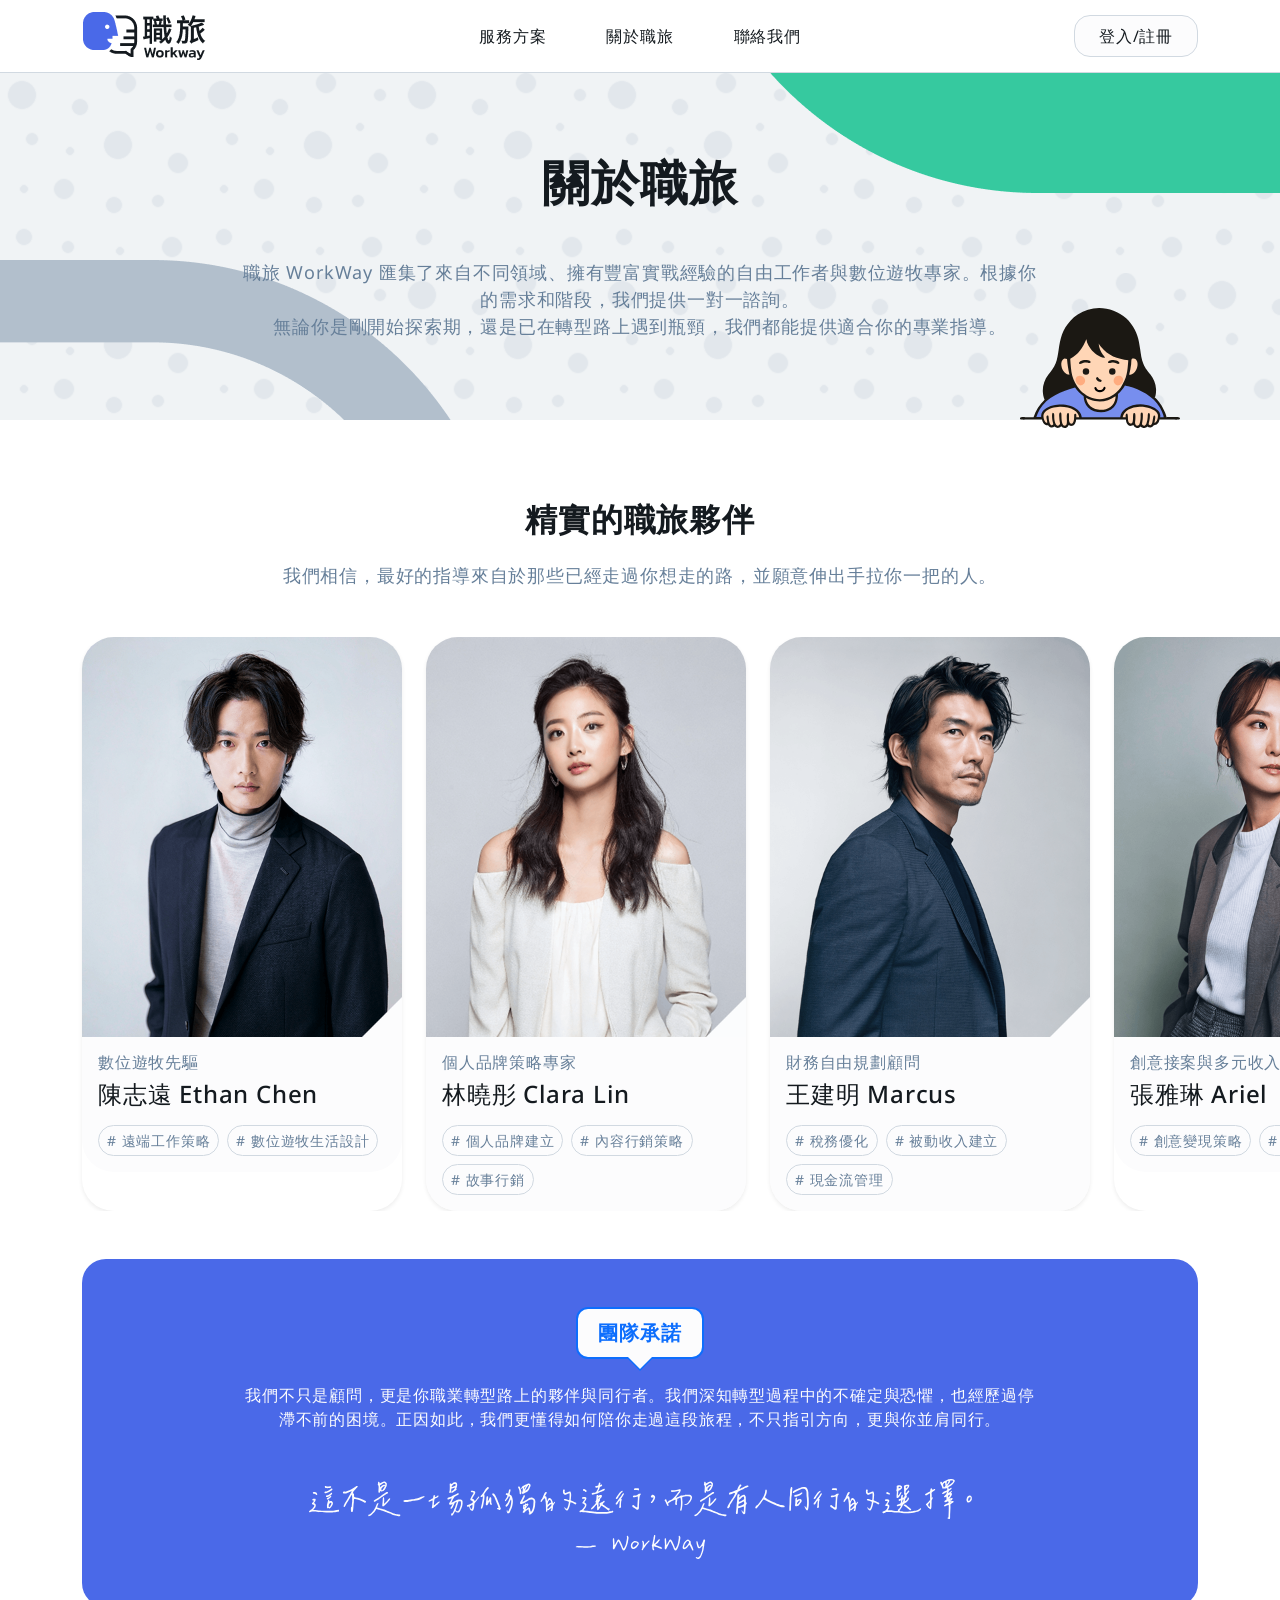
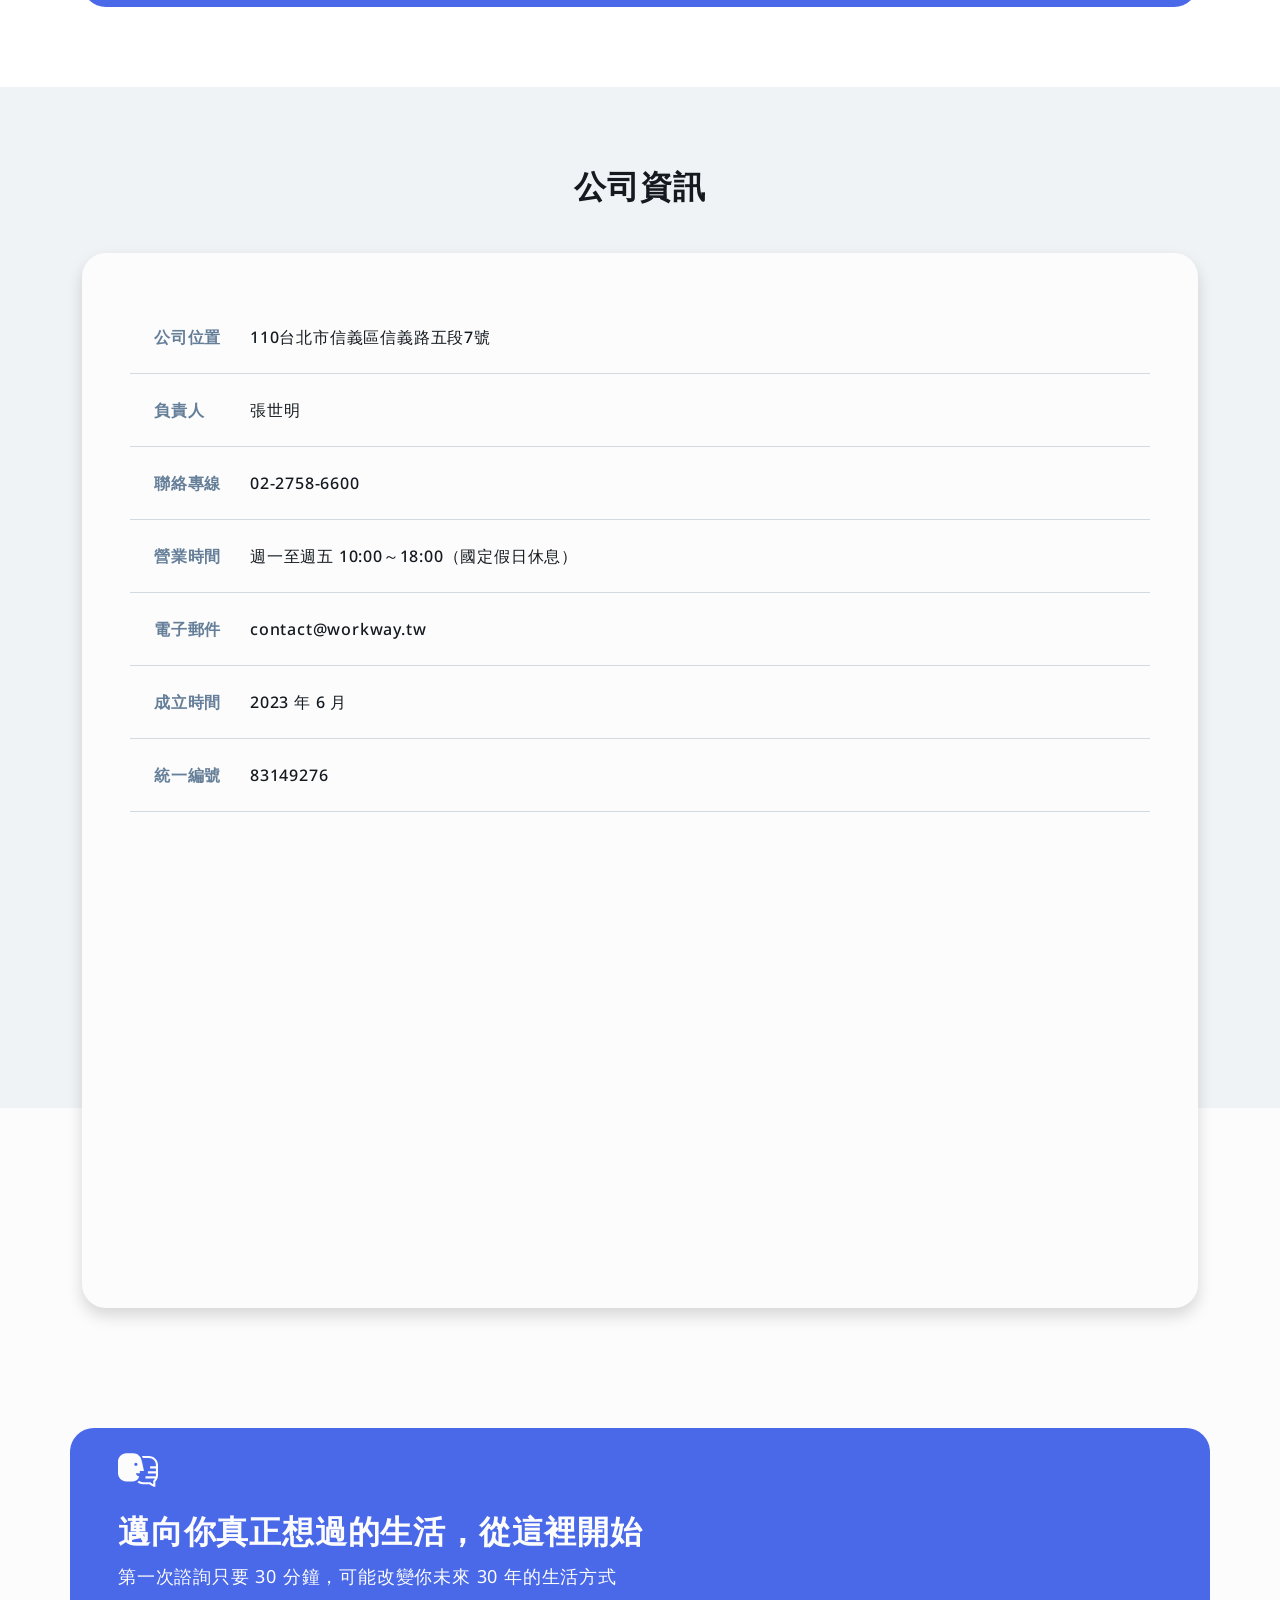
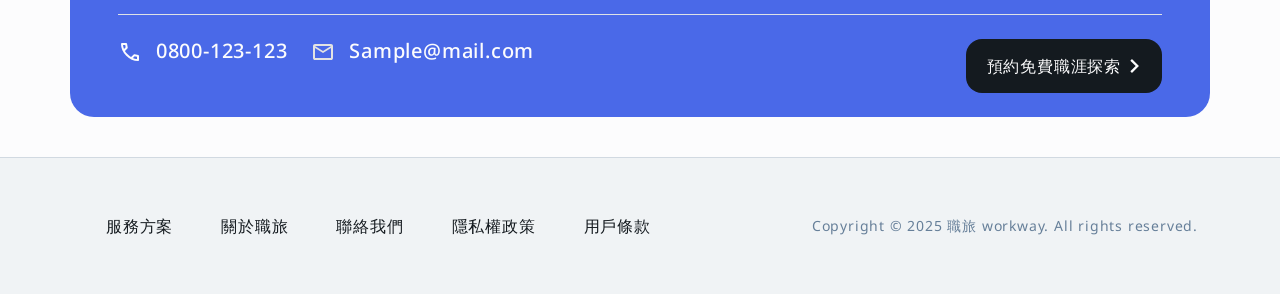
==== commit a53d96cc: "feat:新增往列連結、更新網頁內容" ====
--- a/about.html
+++ b/about.html
@@ -36,7 +36,7 @@
                 <a class="py-2 px-6" href="./about.html">關於職旅</a>
               </li>
               <li>
-                <a class="py-2 px-6" href="＃">聯絡我們</a>
+                <a class="py-2 px-6" href="./contact.html">聯絡我們</a>
               </li>
             </ul>
           </nav>
@@ -45,7 +45,7 @@
         <li>
           <a
             class="btn btn-xl px-md-6 px-4 btn-white-filled me-3 me-md-0"
-            href="#"
+            href="./login.html"
             >登入/註冊</a
           >
 
@@ -136,7 +136,7 @@
                       <h3 class="fs-4 fw-medium lh-1p2">陳志遠 Ethan Chen</h3>
                     </div>
                     <!-- 特色 -->
-                    <div>
+                    <div class="d-flex gap-2 flex-wrap">
                       <span
                         class="py-1 px-2 fs-8 text-neutral-50 fw-normal border border-neutral-85 rounded-pill"
                         ># 遠端工作策略</span
@@ -154,7 +154,7 @@
                   <!-- 照片 -->
                   <img
                     class="rounded-top-5"
-                    src="./img/about/mentor-1.png"
+                    src="./img/about/mentor-2.png"
                     alt="照片"
                   />
                   <!-- 標題、特色 -->
@@ -164,19 +164,23 @@
                     <!-- 標題 -->
                     <div class="d-flex flex-column gap-2">
                       <h3 class="fs-7 text-neutral-50 fw-medium lh-1p2">
-                        數位遊牧先驅
+                        個人品牌策略專家
                       </h3>
-                      <h3 class="fs-4 fw-medium lh-1p2">陳志遠 Ethan Chen</h3>
+                      <h3 class="fs-4 fw-medium lh-1p2">林曉彤 Clara Lin</h3>
                     </div>
                     <!-- 特色 -->
-                    <div>
-                      <span
-                        class="py-1 px-2 fs-8 text-neutral-50 fw-normal border border-neutral-85 rounded-pill"
-                        ># 遠端工作策略</span
-                      >
-                      <span
-                        class="py-1 px-2 fs-8 text-neutral-50 fw-normal border border-neutral-85 rounded-pill"
-                        ># 數位遊牧生活設計</span
+                    <div class="d-flex gap-2 flex-wrap">
+                      <span
+                        class="py-1 px-2 fs-8 text-neutral-50 fw-normal border border-neutral-85 rounded-pill"
+                        ># 個人品牌建立</span
+                      >
+                      <span
+                        class="py-1 px-2 fs-8 text-neutral-50 fw-normal border border-neutral-85 rounded-pill"
+                        ># 內容行銷策略</span
+                      >
+                      <span
+                        class="py-1 px-2 fs-8 text-neutral-50 fw-normal border border-neutral-85 rounded-pill"
+                        ># 故事行銷</span
                       >
                     </div>
                   </div>
@@ -187,7 +191,7 @@
                   <!-- 照片 -->
                   <img
                     class="rounded-top-5"
-                    src="./img/about/mentor-1.png"
+                    src="./img/about/mentor-3.png"
                     alt="照片"
                   />
                   <!-- 標題、特色 -->
@@ -197,19 +201,23 @@
                     <!-- 標題 -->
                     <div class="d-flex flex-column gap-2">
                       <h3 class="fs-7 text-neutral-50 fw-medium lh-1p2">
-                        數位遊牧先驅
+                        財務自由規劃顧問
                       </h3>
-                      <h3 class="fs-4 fw-medium lh-1p2">陳志遠 Ethan Chen</h3>
+                      <h3 class="fs-4 fw-medium lh-1p2">王建明 Marcus</h3>
                     </div>
                     <!-- 特色 -->
-                    <div>
-                      <span
-                        class="py-1 px-2 fs-8 text-neutral-50 fw-normal border border-neutral-85 rounded-pill"
-                        ># 遠端工作策略</span
-                      >
-                      <span
-                        class="py-1 px-2 fs-8 text-neutral-50 fw-normal border border-neutral-85 rounded-pill"
-                        ># 數位遊牧生活設計</span
+                    <div class="d-flex gap-2 flex-wrap">
+                      <span
+                        class="py-1 px-2 fs-8 text-neutral-50 fw-normal border border-neutral-85 rounded-pill"
+                        ># 稅務優化</span
+                      >
+                      <span
+                        class="py-1 px-2 fs-8 text-neutral-50 fw-normal border border-neutral-85 rounded-pill"
+                        ># 被動收入建立</span
+                      >
+                      <span
+                        class="py-1 px-2 fs-8 text-neutral-50 fw-normal border border-neutral-85 rounded-pill"
+                        ># 現金流管理</span
                       >
                     </div>
                   </div>
@@ -220,7 +228,7 @@
                   <!-- 照片 -->
                   <img
                     class="rounded-top-5"
-                    src="./img/about/mentor-1.png"
+                    src="./img/about/mentor-4.png"
                     alt="照片"
                   />
                   <!-- 標題、特色 -->
@@ -230,19 +238,19 @@
                     <!-- 標題 -->
                     <div class="d-flex flex-column gap-2">
                       <h3 class="fs-7 text-neutral-50 fw-medium lh-1p2">
-                        數位遊牧先驅
+                        創意接案與多元收入專家
                       </h3>
-                      <h3 class="fs-4 fw-medium lh-1p2">陳志遠 Ethan Chen</h3>
+                      <h3 class="fs-4 fw-medium lh-1p2">張雅琳 Ariel</h3>
                     </div>
                     <!-- 特色 -->
-                    <div>
-                      <span
-                        class="py-1 px-2 fs-8 text-neutral-50 fw-normal border border-neutral-85 rounded-pill"
-                        ># 遠端工作策略</span
-                      >
-                      <span
-                        class="py-1 px-2 fs-8 text-neutral-50 fw-normal border border-neutral-85 rounded-pill"
-                        ># 數位遊牧生活設計</span
+                    <div class="d-flex gap-2 flex-wrap">
+                      <span
+                        class="py-1 px-2 fs-8 text-neutral-50 fw-normal border border-neutral-85 rounded-pill"
+                        ># 創意變現策略</span
+                      >
+                      <span
+                        class="py-1 px-2 fs-8 text-neutral-50 fw-normal border border-neutral-85 rounded-pill"
+                        ># 線上課程開發</span
                       >
                     </div>
                   </div>
@@ -253,7 +261,7 @@
                   <!-- 照片 -->
                   <img
                     class="rounded-top-5"
-                    src="./img/about/mentor-1.png"
+                    src="./img/about/mentor-5.png"
                     alt="照片"
                   />
                   <!-- 標題、特色 -->
@@ -263,19 +271,19 @@
                     <!-- 標題 -->
                     <div class="d-flex flex-column gap-2">
                       <h3 class="fs-7 text-neutral-50 fw-medium lh-1p2">
-                        數位遊牧先驅
+                        遠端工作技術顧問
                       </h3>
-                      <h3 class="fs-4 fw-medium lh-1p2">陳志遠 Ethan Chen</h3>
+                      <h3 class="fs-4 fw-medium lh-1p2">李俊宏 Kevin Lee</h3>
                     </div>
                     <!-- 特色 -->
-                    <div>
-                      <span
-                        class="py-1 px-2 fs-8 text-neutral-50 fw-normal border border-neutral-85 rounded-pill"
-                        ># 遠端工作策略</span
-                      >
-                      <span
-                        class="py-1 px-2 fs-8 text-neutral-50 fw-normal border border-neutral-85 rounded-pill"
-                        ># 數位遊牧生活設計</span
+                    <div class="d-flex gap-2 flex-wrap">
+                      <span
+                        class="py-1 px-2 fs-8 text-neutral-50 fw-normal border border-neutral-85 rounded-pill"
+                        ># 專案管理自動化</span
+                      >
+                      <span
+                        class="py-1 px-2 fs-8 text-neutral-50 fw-normal border border-neutral-85 rounded-pill"
+                        ># 虛擬團隊管理</span
                       >
                     </div>
                   </div>
@@ -286,7 +294,7 @@
                   <!-- 照片 -->
                   <img
                     class="rounded-top-5"
-                    src="./img/about/mentor-1.png"
+                    src="./img/about/mentor-6.png"
                     alt="照片"
                   />
                   <!-- 標題、特色 -->
@@ -296,19 +304,19 @@
                     <!-- 標題 -->
                     <div class="d-flex flex-column gap-2">
                       <h3 class="fs-7 text-neutral-50 fw-medium lh-1p2">
-                        數位遊牧先驅
+                        數位行銷專案先驅
                       </h3>
-                      <h3 class="fs-4 fw-medium lh-1p2">陳志遠 Ethan Chen</h3>
+                      <h3 class="fs-4 fw-medium lh-1p2">林新萱 Eva</h3>
                     </div>
                     <!-- 特色 -->
-                    <div>
-                      <span
-                        class="py-1 px-2 fs-8 text-neutral-50 fw-normal border border-neutral-85 rounded-pill"
-                        ># 遠端工作策略</span
-                      >
-                      <span
-                        class="py-1 px-2 fs-8 text-neutral-50 fw-normal border border-neutral-85 rounded-pill"
-                        ># 數位遊牧生活設計</span
+                    <div class="d-flex gap-2 flex-wrap">
+                      <span
+                        class="py-1 px-2 fs-8 text-neutral-50 fw-normal border border-neutral-85 rounded-pill"
+                        ># 數位行銷整合</span
+                      >
+                      <span
+                        class="py-1 px-2 fs-8 text-neutral-50 fw-normal border border-neutral-85 rounded-pill"
+                        ># GA4</span
                       >
                     </div>
                   </div>
@@ -538,7 +546,7 @@
             <!-- CTA -->
             <a
               class="btn btn-large btn-black-filled d-flex justify-content-center align-items-center flex-grow-0 align-self-start"
-              href="#"
+              href="./contact.html"
             >
               <span class="fs-7 fw-normal">預約免費職涯探索</span>
               <span>
@@ -580,13 +588,15 @@
               <a class="py-2 px-6 fw-normal" href="./about.html">關於職旅</a>
             </li>
             <li class="flex-shrink-0">
-              <a class="py-2 px-6 fw-normal" href="#">聯絡我們</a>
+              <a class="py-2 px-6 fw-normal" href="./contact.html">聯絡我們</a>
             </li>
             <li class="flex-shrink-0">
-              <a class="py-2 px-6 fw-normal" href="#">隱私權政策</a>
+              <a class="py-2 px-6 fw-normal" href="./policy.html">隱私權政策</a>
             </li>
             <li class="flex-shrink-0">
-              <a class="py-2 px-6 fw-normal" href="#">用戶條款</a>
+              <a class="py-2 px-6 fw-normal" href="./agreement.html"
+                >用戶條款</a
+              >
             </li>
           </ul>
         </li>
--- a/css/style/all.css
+++ b/css/style/all.css
@@ -83,6 +83,8 @@
 /* 192 */
 /* 140 */
 /* 200 */
+/* 142 */
+/* 10 */
 /* 
   =============
   !!!!!圓角!!!!!
@@ -101,6 +103,13 @@
 /* 192 */
 /* 
   ======================
+  !!!!! width !!!!!
+  ======================
+*/
+/* 20 */
+/* 1% */
+/* 
+  ======================
   !!!!! max-width !!!!!
   ======================
 */
@@ -108,6 +117,16 @@
   ======================
   !!!!! min-width !!!!!
   ======================
+*/
+/* 
+  ======================
+  !!!!! table-striped !!!!!
+  ======================
+*/
+/* 
+  =================
+  !!!!! bread !!!!!
+  =================
 */
 /* 
   =================
@@ -787,18 +806,6 @@
           box-sizing: border-box;
 }
 
-.mb-0-last > :last-child {
-  margin-bottom: 0 !important;
-}
-
-.no-scrollbar {
-  overflow: auto;
-  scrollbar-width: none;
-}
-.no-scrollbar::-webkit-scrollbar {
-  display: none;
-}
-
 .lead {
   font-size: 1.25rem;
   font-weight: 300;
@@ -1326,6 +1333,26 @@
   --bs-gutter-y: 12.5rem;
 }
 
+.g-18,
+.gx-18 {
+  --bs-gutter-x: 8.875rem;
+}
+
+.g-18,
+.gy-18 {
+  --bs-gutter-y: 8.875rem;
+}
+
+.g-19,
+.gx-19 {
+  --bs-gutter-x: 0.625rem;
+}
+
+.g-19,
+.gy-19 {
+  --bs-gutter-y: 0.625rem;
+}
+
 @media (min-width: 576px) {
   .col-sm {
     -webkit-box-flex: 1;
@@ -1632,6 +1659,22 @@
   .gy-sm-17 {
     --bs-gutter-y: 12.5rem;
   }
+  .g-sm-18,
+  .gx-sm-18 {
+    --bs-gutter-x: 8.875rem;
+  }
+  .g-sm-18,
+  .gy-sm-18 {
+    --bs-gutter-y: 8.875rem;
+  }
+  .g-sm-19,
+  .gx-sm-19 {
+    --bs-gutter-x: 0.625rem;
+  }
+  .g-sm-19,
+  .gy-sm-19 {
+    --bs-gutter-y: 0.625rem;
+  }
 }
 @media (min-width: 768px) {
   .col-md {
@@ -1939,6 +1982,22 @@
   .gy-md-17 {
     --bs-gutter-y: 12.5rem;
   }
+  .g-md-18,
+  .gx-md-18 {
+    --bs-gutter-x: 8.875rem;
+  }
+  .g-md-18,
+  .gy-md-18 {
+    --bs-gutter-y: 8.875rem;
+  }
+  .g-md-19,
+  .gx-md-19 {
+    --bs-gutter-x: 0.625rem;
+  }
+  .g-md-19,
+  .gy-md-19 {
+    --bs-gutter-y: 0.625rem;
+  }
 }
 @media (min-width: 992px) {
   .col-lg {
@@ -2246,6 +2305,22 @@
   .gy-lg-17 {
     --bs-gutter-y: 12.5rem;
   }
+  .g-lg-18,
+  .gx-lg-18 {
+    --bs-gutter-x: 8.875rem;
+  }
+  .g-lg-18,
+  .gy-lg-18 {
+    --bs-gutter-y: 8.875rem;
+  }
+  .g-lg-19,
+  .gx-lg-19 {
+    --bs-gutter-x: 0.625rem;
+  }
+  .g-lg-19,
+  .gy-lg-19 {
+    --bs-gutter-y: 0.625rem;
+  }
 }
 @media (min-width: 1200px) {
   .col-xl {
@@ -2553,6 +2628,22 @@
   .gy-xl-17 {
     --bs-gutter-y: 12.5rem;
   }
+  .g-xl-18,
+  .gx-xl-18 {
+    --bs-gutter-x: 8.875rem;
+  }
+  .g-xl-18,
+  .gy-xl-18 {
+    --bs-gutter-y: 8.875rem;
+  }
+  .g-xl-19,
+  .gx-xl-19 {
+    --bs-gutter-x: 0.625rem;
+  }
+  .g-xl-19,
+  .gy-xl-19 {
+    --bs-gutter-y: 0.625rem;
+  }
 }
 @media (min-width: 1400px) {
   .col-xxl {
@@ -2859,6 +2950,22 @@
   .g-xxl-17,
   .gy-xxl-17 {
     --bs-gutter-y: 12.5rem;
+  }
+  .g-xxl-18,
+  .gx-xxl-18 {
+    --bs-gutter-x: 8.875rem;
+  }
+  .g-xxl-18,
+  .gy-xxl-18 {
+    --bs-gutter-y: 8.875rem;
+  }
+  .g-xxl-19,
+  .gx-xxl-19 {
+    --bs-gutter-x: 0.625rem;
+  }
+  .g-xxl-19,
+  .gy-xxl-19 {
+    --bs-gutter-y: 0.625rem;
   }
 }
 .table {
@@ -2871,7 +2978,7 @@
   --bs-table-border-color: var(--bs-border-color);
   --bs-table-accent-bg: transparent;
   --bs-table-striped-color: var(--bs-emphasis-color);
-  --bs-table-striped-bg: rgba(var(--bs-emphasis-color-rgb), 0.05);
+  --bs-table-striped-bg: #e0e5eb;
   --bs-table-active-color: var(--bs-emphasis-color);
   --bs-table-active-bg: rgba(var(--bs-emphasis-color-rgb), 0.1);
   --bs-table-hover-color: var(--bs-emphasis-color);
@@ -8690,6 +8797,15131 @@
   opacity: 0.25;
 }
 
+.align-baseline {
+  vertical-align: baseline !important;
+}
+
+.align-top {
+  vertical-align: top !important;
+}
+
+.align-middle {
+  vertical-align: middle !important;
+}
+
+.align-bottom {
+  vertical-align: bottom !important;
+}
+
+.align-text-bottom {
+  vertical-align: text-bottom !important;
+}
+
+.align-text-top {
+  vertical-align: text-top !important;
+}
+
+.float-start {
+  float: left !important;
+}
+
+.float-end {
+  float: right !important;
+}
+
+.float-none {
+  float: none !important;
+}
+
+.object-fit-contain {
+  -o-object-fit: contain !important;
+     object-fit: contain !important;
+}
+
+.object-fit-cover {
+  -o-object-fit: cover !important;
+     object-fit: cover !important;
+}
+
+.object-fit-fill {
+  -o-object-fit: fill !important;
+     object-fit: fill !important;
+}
+
+.object-fit-scale {
+  -o-object-fit: scale-down !important;
+     object-fit: scale-down !important;
+}
+
+.object-fit-none {
+  -o-object-fit: none !important;
+     object-fit: none !important;
+}
+
+.opacity-0 {
+  opacity: 0 !important;
+}
+
+.opacity-25 {
+  opacity: 0.25 !important;
+}
+
+.opacity-50 {
+  opacity: 0.5 !important;
+}
+
+.opacity-75 {
+  opacity: 0.75 !important;
+}
+
+.opacity-100 {
+  opacity: 1 !important;
+}
+
+.overflow-auto {
+  overflow: auto !important;
+}
+
+.overflow-hidden {
+  overflow: hidden !important;
+}
+
+.overflow-visible {
+  overflow: visible !important;
+}
+
+.overflow-scroll {
+  overflow: scroll !important;
+}
+
+.overflow-x-auto {
+  overflow-x: auto !important;
+}
+
+.overflow-x-hidden {
+  overflow-x: hidden !important;
+}
+
+.overflow-x-visible {
+  overflow-x: visible !important;
+}
+
+.overflow-x-scroll {
+  overflow-x: scroll !important;
+}
+
+.overflow-y-auto {
+  overflow-y: auto !important;
+}
+
+.overflow-y-hidden {
+  overflow-y: hidden !important;
+}
+
+.overflow-y-visible {
+  overflow-y: visible !important;
+}
+
+.overflow-y-scroll {
+  overflow-y: scroll !important;
+}
+
+.d-inline {
+  display: inline !important;
+}
+
+.d-inline-block {
+  display: inline-block !important;
+}
+
+.d-block {
+  display: block !important;
+}
+
+.d-grid {
+  display: grid !important;
+}
+
+.d-inline-grid {
+  display: inline-grid !important;
+}
+
+.d-table {
+  display: table !important;
+}
+
+.d-table-row {
+  display: table-row !important;
+}
+
+.d-table-cell {
+  display: table-cell !important;
+}
+
+.d-flex {
+  display: -webkit-box !important;
+  display: -ms-flexbox !important;
+  display: flex !important;
+}
+
+.d-inline-flex {
+  display: -webkit-inline-box !important;
+  display: -ms-inline-flexbox !important;
+  display: inline-flex !important;
+}
+
+.d-none {
+  display: none !important;
+}
+
+.shadow {
+  -webkit-box-shadow: var(--bs-box-shadow) !important;
+          box-shadow: var(--bs-box-shadow) !important;
+}
+
+.shadow-sm {
+  -webkit-box-shadow: var(--bs-box-shadow-sm) !important;
+          box-shadow: var(--bs-box-shadow-sm) !important;
+}
+
+.shadow-lg {
+  -webkit-box-shadow: var(--bs-box-shadow-lg) !important;
+          box-shadow: var(--bs-box-shadow-lg) !important;
+}
+
+.shadow-none {
+  -webkit-box-shadow: none !important;
+          box-shadow: none !important;
+}
+
+.focus-ring-primary {
+  --bs-focus-ring-color: rgba(var(--bs-primary-rgb), var(--bs-focus-ring-opacity));
+}
+
+.focus-ring-secondary {
+  --bs-focus-ring-color: rgba(var(--bs-secondary-rgb), var(--bs-focus-ring-opacity));
+}
+
+.focus-ring-success {
+  --bs-focus-ring-color: rgba(var(--bs-success-rgb), var(--bs-focus-ring-opacity));
+}
+
+.focus-ring-info {
+  --bs-focus-ring-color: rgba(var(--bs-info-rgb), var(--bs-focus-ring-opacity));
+}
+
+.focus-ring-warning {
+  --bs-focus-ring-color: rgba(var(--bs-warning-rgb), var(--bs-focus-ring-opacity));
+}
+
+.focus-ring-danger {
+  --bs-focus-ring-color: rgba(var(--bs-danger-rgb), var(--bs-focus-ring-opacity));
+}
+
+.focus-ring-light {
+  --bs-focus-ring-color: rgba(var(--bs-light-rgb), var(--bs-focus-ring-opacity));
+}
+
+.focus-ring-dark {
+  --bs-focus-ring-color: rgba(var(--bs-dark-rgb), var(--bs-focus-ring-opacity));
+}
+
+.position-static {
+  position: static !important;
+}
+
+.position-relative {
+  position: relative !important;
+}
+
+.position-absolute {
+  position: absolute !important;
+}
+
+.position-fixed {
+  position: fixed !important;
+}
+
+.position-sticky {
+  position: sticky !important;
+}
+
+.top-0 {
+  top: 0 !important;
+}
+
+.top-50 {
+  top: 50% !important;
+}
+
+.top-100 {
+  top: 100% !important;
+}
+
+.bottom-0 {
+  bottom: 0 !important;
+}
+
+.bottom-50 {
+  bottom: 50% !important;
+}
+
+.bottom-100 {
+  bottom: 100% !important;
+}
+
+.start-0 {
+  left: 0 !important;
+}
+
+.start-50 {
+  left: 50% !important;
+}
+
+.start-100 {
+  left: 100% !important;
+}
+
+.end-0 {
+  right: 0 !important;
+}
+
+.end-50 {
+  right: 50% !important;
+}
+
+.end-100 {
+  right: 100% !important;
+}
+
+.translate-middle {
+  -webkit-transform: translate(-50%, -50%) !important;
+          transform: translate(-50%, -50%) !important;
+}
+
+.translate-middle-x {
+  -webkit-transform: translateX(-50%) !important;
+          transform: translateX(-50%) !important;
+}
+
+.translate-middle-y {
+  -webkit-transform: translateY(-50%) !important;
+          transform: translateY(-50%) !important;
+}
+
+.border {
+  border: var(--bs-border-width) var(--bs-border-style) var(--bs-border-color) !important;
+}
+
+.border-0 {
+  border: 0 !important;
+}
+
+.border-top {
+  border-top: var(--bs-border-width) var(--bs-border-style) var(--bs-border-color) !important;
+}
+
+.border-top-0 {
+  border-top: 0 !important;
+}
+
+.border-end {
+  border-right: var(--bs-border-width) var(--bs-border-style) var(--bs-border-color) !important;
+}
+
+.border-end-0 {
+  border-right: 0 !important;
+}
+
+.border-bottom {
+  border-bottom: var(--bs-border-width) var(--bs-border-style) var(--bs-border-color) !important;
+}
+
+.border-bottom-0 {
+  border-bottom: 0 !important;
+}
+
+.border-start {
+  border-left: var(--bs-border-width) var(--bs-border-style) var(--bs-border-color) !important;
+}
+
+.border-start-0 {
+  border-left: 0 !important;
+}
+
+.border-primary {
+  --bs-border-opacity: 1;
+  border-color: rgba(var(--bs-primary-rgb), var(--bs-border-opacity)) !important;
+}
+
+.border-secondary {
+  --bs-border-opacity: 1;
+  border-color: rgba(var(--bs-secondary-rgb), var(--bs-border-opacity)) !important;
+}
+
+.border-success {
+  --bs-border-opacity: 1;
+  border-color: rgba(var(--bs-success-rgb), var(--bs-border-opacity)) !important;
+}
+
+.border-info {
+  --bs-border-opacity: 1;
+  border-color: rgba(var(--bs-info-rgb), var(--bs-border-opacity)) !important;
+}
+
+.border-warning {
+  --bs-border-opacity: 1;
+  border-color: rgba(var(--bs-warning-rgb), var(--bs-border-opacity)) !important;
+}
+
+.border-danger {
+  --bs-border-opacity: 1;
+  border-color: rgba(var(--bs-danger-rgb), var(--bs-border-opacity)) !important;
+}
+
+.border-light {
+  --bs-border-opacity: 1;
+  border-color: rgba(var(--bs-light-rgb), var(--bs-border-opacity)) !important;
+}
+
+.border-dark {
+  --bs-border-opacity: 1;
+  border-color: rgba(var(--bs-dark-rgb), var(--bs-border-opacity)) !important;
+}
+
+.border-black {
+  --bs-border-opacity: 1;
+  border-color: rgba(var(--bs-black-rgb), var(--bs-border-opacity)) !important;
+}
+
+.border-white {
+  --bs-border-opacity: 1;
+  border-color: rgba(var(--bs-white-rgb), var(--bs-border-opacity)) !important;
+}
+
+.border-primary-subtle {
+  border-color: var(--bs-primary-border-subtle) !important;
+}
+
+.border-secondary-subtle {
+  border-color: var(--bs-secondary-border-subtle) !important;
+}
+
+.border-success-subtle {
+  border-color: var(--bs-success-border-subtle) !important;
+}
+
+.border-info-subtle {
+  border-color: var(--bs-info-border-subtle) !important;
+}
+
+.border-warning-subtle {
+  border-color: var(--bs-warning-border-subtle) !important;
+}
+
+.border-danger-subtle {
+  border-color: var(--bs-danger-border-subtle) !important;
+}
+
+.border-light-subtle {
+  border-color: var(--bs-light-border-subtle) !important;
+}
+
+.border-dark-subtle {
+  border-color: var(--bs-dark-border-subtle) !important;
+}
+
+.border-1 {
+  border-width: 1px !important;
+}
+
+.border-2 {
+  border-width: 2px !important;
+}
+
+.border-3 {
+  border-width: 3px !important;
+}
+
+.border-4 {
+  border-width: 4px !important;
+}
+
+.border-5 {
+  border-width: 5px !important;
+}
+
+.border-opacity-10 {
+  --bs-border-opacity: 0.1;
+}
+
+.border-opacity-25 {
+  --bs-border-opacity: 0.25;
+}
+
+.border-opacity-50 {
+  --bs-border-opacity: 0.5;
+}
+
+.border-opacity-75 {
+  --bs-border-opacity: 0.75;
+}
+
+.border-opacity-100 {
+  --bs-border-opacity: 1;
+}
+
+.w-25 {
+  width: 25% !important;
+}
+
+.w-50 {
+  width: 50% !important;
+}
+
+.w-75 {
+  width: 75% !important;
+}
+
+.w-100 {
+  width: 100% !important;
+}
+
+.w-auto {
+  width: auto !important;
+}
+
+.mw-100 {
+  max-width: 100% !important;
+}
+
+.vw-100 {
+  width: 100vw !important;
+}
+
+.min-vw-100 {
+  min-width: 100vw !important;
+}
+
+.h-25 {
+  height: 25% !important;
+}
+
+.h-50 {
+  height: 50% !important;
+}
+
+.h-75 {
+  height: 75% !important;
+}
+
+.h-100 {
+  height: 100% !important;
+}
+
+.h-auto {
+  height: auto !important;
+}
+
+.mh-100 {
+  max-height: 100% !important;
+}
+
+.vh-100 {
+  height: 100vh !important;
+}
+
+.min-vh-100 {
+  min-height: 100vh !important;
+}
+
+.flex-fill {
+  -webkit-box-flex: 1 !important;
+      -ms-flex: 1 1 auto !important;
+          flex: 1 1 auto !important;
+}
+
+.flex-row {
+  -webkit-box-orient: horizontal !important;
+  -webkit-box-direction: normal !important;
+      -ms-flex-direction: row !important;
+          flex-direction: row !important;
+}
+
+.flex-column {
+  -webkit-box-orient: vertical !important;
+  -webkit-box-direction: normal !important;
+      -ms-flex-direction: column !important;
+          flex-direction: column !important;
+}
+
+.flex-row-reverse {
+  -webkit-box-orient: horizontal !important;
+  -webkit-box-direction: reverse !important;
+      -ms-flex-direction: row-reverse !important;
+          flex-direction: row-reverse !important;
+}
+
+.flex-column-reverse {
+  -webkit-box-orient: vertical !important;
+  -webkit-box-direction: reverse !important;
+      -ms-flex-direction: column-reverse !important;
+          flex-direction: column-reverse !important;
+}
+
+.flex-grow-0 {
+  -webkit-box-flex: 0 !important;
+      -ms-flex-positive: 0 !important;
+          flex-grow: 0 !important;
+}
+
+.flex-grow-1 {
+  -webkit-box-flex: 1 !important;
+      -ms-flex-positive: 1 !important;
+          flex-grow: 1 !important;
+}
+
+.flex-shrink-0 {
+  -ms-flex-negative: 0 !important;
+      flex-shrink: 0 !important;
+}
+
+.flex-shrink-1 {
+  -ms-flex-negative: 1 !important;
+      flex-shrink: 1 !important;
+}
+
+.flex-wrap {
+  -ms-flex-wrap: wrap !important;
+      flex-wrap: wrap !important;
+}
+
+.flex-nowrap {
+  -ms-flex-wrap: nowrap !important;
+      flex-wrap: nowrap !important;
+}
+
+.flex-wrap-reverse {
+  -ms-flex-wrap: wrap-reverse !important;
+      flex-wrap: wrap-reverse !important;
+}
+
+.justify-content-start {
+  -webkit-box-pack: start !important;
+      -ms-flex-pack: start !important;
+          justify-content: flex-start !important;
+}
+
+.justify-content-end {
+  -webkit-box-pack: end !important;
+      -ms-flex-pack: end !important;
+          justify-content: flex-end !important;
+}
+
+.justify-content-center {
+  -webkit-box-pack: center !important;
+      -ms-flex-pack: center !important;
+          justify-content: center !important;
+}
+
+.justify-content-between {
+  -webkit-box-pack: justify !important;
+      -ms-flex-pack: justify !important;
+          justify-content: space-between !important;
+}
+
+.justify-content-around {
+  -ms-flex-pack: distribute !important;
+      justify-content: space-around !important;
+}
+
+.justify-content-evenly {
+  -webkit-box-pack: space-evenly !important;
+      -ms-flex-pack: space-evenly !important;
+          justify-content: space-evenly !important;
+}
+
+.align-items-start {
+  -webkit-box-align: start !important;
+      -ms-flex-align: start !important;
+          align-items: flex-start !important;
+}
+
+.align-items-end {
+  -webkit-box-align: end !important;
+      -ms-flex-align: end !important;
+          align-items: flex-end !important;
+}
+
+.align-items-center {
+  -webkit-box-align: center !important;
+      -ms-flex-align: center !important;
+          align-items: center !important;
+}
+
+.align-items-baseline {
+  -webkit-box-align: baseline !important;
+      -ms-flex-align: baseline !important;
+          align-items: baseline !important;
+}
+
+.align-items-stretch {
+  -webkit-box-align: stretch !important;
+      -ms-flex-align: stretch !important;
+          align-items: stretch !important;
+}
+
+.align-content-start {
+  -ms-flex-line-pack: start !important;
+      align-content: flex-start !important;
+}
+
+.align-content-end {
+  -ms-flex-line-pack: end !important;
+      align-content: flex-end !important;
+}
+
+.align-content-center {
+  -ms-flex-line-pack: center !important;
+      align-content: center !important;
+}
+
+.align-content-between {
+  -ms-flex-line-pack: justify !important;
+      align-content: space-between !important;
+}
+
+.align-content-around {
+  -ms-flex-line-pack: distribute !important;
+      align-content: space-around !important;
+}
+
+.align-content-stretch {
+  -ms-flex-line-pack: stretch !important;
+      align-content: stretch !important;
+}
+
+.align-self-auto {
+  -ms-flex-item-align: auto !important;
+      align-self: auto !important;
+}
+
+.align-self-start {
+  -ms-flex-item-align: start !important;
+      align-self: flex-start !important;
+}
+
+.align-self-end {
+  -ms-flex-item-align: end !important;
+      align-self: flex-end !important;
+}
+
+.align-self-center {
+  -ms-flex-item-align: center !important;
+      align-self: center !important;
+}
+
+.align-self-baseline {
+  -ms-flex-item-align: baseline !important;
+      align-self: baseline !important;
+}
+
+.align-self-stretch {
+  -ms-flex-item-align: stretch !important;
+      align-self: stretch !important;
+}
+
+.order-first {
+  -webkit-box-ordinal-group: 0 !important;
+      -ms-flex-order: -1 !important;
+          order: -1 !important;
+}
+
+.order-0 {
+  -webkit-box-ordinal-group: 1 !important;
+      -ms-flex-order: 0 !important;
+          order: 0 !important;
+}
+
+.order-1 {
+  -webkit-box-ordinal-group: 2 !important;
+      -ms-flex-order: 1 !important;
+          order: 1 !important;
+}
+
+.order-2 {
+  -webkit-box-ordinal-group: 3 !important;
+      -ms-flex-order: 2 !important;
+          order: 2 !important;
+}
+
+.order-3 {
+  -webkit-box-ordinal-group: 4 !important;
+      -ms-flex-order: 3 !important;
+          order: 3 !important;
+}
+
+.order-4 {
+  -webkit-box-ordinal-group: 5 !important;
+      -ms-flex-order: 4 !important;
+          order: 4 !important;
+}
+
+.order-5 {
+  -webkit-box-ordinal-group: 6 !important;
+      -ms-flex-order: 5 !important;
+          order: 5 !important;
+}
+
+.order-last {
+  -webkit-box-ordinal-group: 7 !important;
+      -ms-flex-order: 6 !important;
+          order: 6 !important;
+}
+
+.m-0 {
+  margin: 0 !important;
+}
+
+.m-1 {
+  margin: 0.25rem !important;
+}
+
+.m-2 {
+  margin: 0.5rem !important;
+}
+
+.m-3 {
+  margin: 0.75rem !important;
+}
+
+.m-4 {
+  margin: 1rem !important;
+}
+
+.m-5 {
+  margin: 1.25rem !important;
+}
+
+.m-6 {
+  margin: 1.5rem !important;
+}
+
+.m-7 {
+  margin: 2rem !important;
+}
+
+.m-8 {
+  margin: 2.5rem !important;
+}
+
+.m-9 {
+  margin: 3rem !important;
+}
+
+.m-10 {
+  margin: 4rem !important;
+}
+
+.m-11 {
+  margin: 4.5rem !important;
+}
+
+.m-12 {
+  margin: 5rem !important;
+}
+
+.m-13 {
+  margin: 19.5rem !important;
+}
+
+.m-14 {
+  margin: 6.25rem !important;
+}
+
+.m-15 {
+  margin: 12rem !important;
+}
+
+.m-16 {
+  margin: 8.75rem !important;
+}
+
+.m-17 {
+  margin: 12.5rem !important;
+}
+
+.m-18 {
+  margin: 8.875rem !important;
+}
+
+.m-19 {
+  margin: 0.625rem !important;
+}
+
+.m-auto {
+  margin: auto !important;
+}
+
+.mx-0 {
+  margin-right: 0 !important;
+  margin-left: 0 !important;
+}
+
+.mx-1 {
+  margin-right: 0.25rem !important;
+  margin-left: 0.25rem !important;
+}
+
+.mx-2 {
+  margin-right: 0.5rem !important;
+  margin-left: 0.5rem !important;
+}
+
+.mx-3 {
+  margin-right: 0.75rem !important;
+  margin-left: 0.75rem !important;
+}
+
+.mx-4 {
+  margin-right: 1rem !important;
+  margin-left: 1rem !important;
+}
+
+.mx-5 {
+  margin-right: 1.25rem !important;
+  margin-left: 1.25rem !important;
+}
+
+.mx-6 {
+  margin-right: 1.5rem !important;
+  margin-left: 1.5rem !important;
+}
+
+.mx-7 {
+  margin-right: 2rem !important;
+  margin-left: 2rem !important;
+}
+
+.mx-8 {
+  margin-right: 2.5rem !important;
+  margin-left: 2.5rem !important;
+}
+
+.mx-9 {
+  margin-right: 3rem !important;
+  margin-left: 3rem !important;
+}
+
+.mx-10 {
+  margin-right: 4rem !important;
+  margin-left: 4rem !important;
+}
+
+.mx-11 {
+  margin-right: 4.5rem !important;
+  margin-left: 4.5rem !important;
+}
+
+.mx-12 {
+  margin-right: 5rem !important;
+  margin-left: 5rem !important;
+}
+
+.mx-13 {
+  margin-right: 19.5rem !important;
+  margin-left: 19.5rem !important;
+}
+
+.mx-14 {
+  margin-right: 6.25rem !important;
+  margin-left: 6.25rem !important;
+}
+
+.mx-15 {
+  margin-right: 12rem !important;
+  margin-left: 12rem !important;
+}
+
+.mx-16 {
+  margin-right: 8.75rem !important;
+  margin-left: 8.75rem !important;
+}
+
+.mx-17 {
+  margin-right: 12.5rem !important;
+  margin-left: 12.5rem !important;
+}
+
+.mx-18 {
+  margin-right: 8.875rem !important;
+  margin-left: 8.875rem !important;
+}
+
+.mx-19 {
+  margin-right: 0.625rem !important;
+  margin-left: 0.625rem !important;
+}
+
+.mx-auto {
+  margin-right: auto !important;
+  margin-left: auto !important;
+}
+
+.my-0 {
+  margin-top: 0 !important;
+  margin-bottom: 0 !important;
+}
+
+.my-1 {
+  margin-top: 0.25rem !important;
+  margin-bottom: 0.25rem !important;
+}
+
+.my-2 {
+  margin-top: 0.5rem !important;
+  margin-bottom: 0.5rem !important;
+}
+
+.my-3 {
+  margin-top: 0.75rem !important;
+  margin-bottom: 0.75rem !important;
+}
+
+.my-4 {
+  margin-top: 1rem !important;
+  margin-bottom: 1rem !important;
+}
+
+.my-5 {
+  margin-top: 1.25rem !important;
+  margin-bottom: 1.25rem !important;
+}
+
+.my-6 {
+  margin-top: 1.5rem !important;
+  margin-bottom: 1.5rem !important;
+}
+
+.my-7 {
+  margin-top: 2rem !important;
+  margin-bottom: 2rem !important;
+}
+
+.my-8 {
+  margin-top: 2.5rem !important;
+  margin-bottom: 2.5rem !important;
+}
+
+.my-9 {
+  margin-top: 3rem !important;
+  margin-bottom: 3rem !important;
+}
+
+.my-10 {
+  margin-top: 4rem !important;
+  margin-bottom: 4rem !important;
+}
+
+.my-11 {
+  margin-top: 4.5rem !important;
+  margin-bottom: 4.5rem !important;
+}
+
+.my-12 {
+  margin-top: 5rem !important;
+  margin-bottom: 5rem !important;
+}
+
+.my-13 {
+  margin-top: 19.5rem !important;
+  margin-bottom: 19.5rem !important;
+}
+
+.my-14 {
+  margin-top: 6.25rem !important;
+  margin-bottom: 6.25rem !important;
+}
+
+.my-15 {
+  margin-top: 12rem !important;
+  margin-bottom: 12rem !important;
+}
+
+.my-16 {
+  margin-top: 8.75rem !important;
+  margin-bottom: 8.75rem !important;
+}
+
+.my-17 {
+  margin-top: 12.5rem !important;
+  margin-bottom: 12.5rem !important;
+}
+
+.my-18 {
+  margin-top: 8.875rem !important;
+  margin-bottom: 8.875rem !important;
+}
+
+.my-19 {
+  margin-top: 0.625rem !important;
+  margin-bottom: 0.625rem !important;
+}
+
+.my-auto {
+  margin-top: auto !important;
+  margin-bottom: auto !important;
+}
+
+.mt-0 {
+  margin-top: 0 !important;
+}
+
+.mt-1 {
+  margin-top: 0.25rem !important;
+}
+
+.mt-2 {
+  margin-top: 0.5rem !important;
+}
+
+.mt-3 {
+  margin-top: 0.75rem !important;
+}
+
+.mt-4 {
+  margin-top: 1rem !important;
+}
+
+.mt-5 {
+  margin-top: 1.25rem !important;
+}
+
+.mt-6 {
+  margin-top: 1.5rem !important;
+}
+
+.mt-7 {
+  margin-top: 2rem !important;
+}
+
+.mt-8 {
+  margin-top: 2.5rem !important;
+}
+
+.mt-9 {
+  margin-top: 3rem !important;
+}
+
+.mt-10 {
+  margin-top: 4rem !important;
+}
+
+.mt-11 {
+  margin-top: 4.5rem !important;
+}
+
+.mt-12 {
+  margin-top: 5rem !important;
+}
+
+.mt-13 {
+  margin-top: 19.5rem !important;
+}
+
+.mt-14 {
+  margin-top: 6.25rem !important;
+}
+
+.mt-15 {
+  margin-top: 12rem !important;
+}
+
+.mt-16 {
+  margin-top: 8.75rem !important;
+}
+
+.mt-17 {
+  margin-top: 12.5rem !important;
+}
+
+.mt-18 {
+  margin-top: 8.875rem !important;
+}
+
+.mt-19 {
+  margin-top: 0.625rem !important;
+}
+
+.mt-auto {
+  margin-top: auto !important;
+}
+
+.me-0 {
+  margin-right: 0 !important;
+}
+
+.me-1 {
+  margin-right: 0.25rem !important;
+}
+
+.me-2 {
+  margin-right: 0.5rem !important;
+}
+
+.me-3 {
+  margin-right: 0.75rem !important;
+}
+
+.me-4 {
+  margin-right: 1rem !important;
+}
+
+.me-5 {
+  margin-right: 1.25rem !important;
+}
+
+.me-6 {
+  margin-right: 1.5rem !important;
+}
+
+.me-7 {
+  margin-right: 2rem !important;
+}
+
+.me-8 {
+  margin-right: 2.5rem !important;
+}
+
+.me-9 {
+  margin-right: 3rem !important;
+}
+
+.me-10 {
+  margin-right: 4rem !important;
+}
+
+.me-11 {
+  margin-right: 4.5rem !important;
+}
+
+.me-12 {
+  margin-right: 5rem !important;
+}
+
+.me-13 {
+  margin-right: 19.5rem !important;
+}
+
+.me-14 {
+  margin-right: 6.25rem !important;
+}
+
+.me-15 {
+  margin-right: 12rem !important;
+}
+
+.me-16 {
+  margin-right: 8.75rem !important;
+}
+
+.me-17 {
+  margin-right: 12.5rem !important;
+}
+
+.me-18 {
+  margin-right: 8.875rem !important;
+}
+
+.me-19 {
+  margin-right: 0.625rem !important;
+}
+
+.me-auto {
+  margin-right: auto !important;
+}
+
+.mb-0 {
+  margin-bottom: 0 !important;
+}
+
+.mb-1 {
+  margin-bottom: 0.25rem !important;
+}
+
+.mb-2 {
+  margin-bottom: 0.5rem !important;
+}
+
+.mb-3 {
+  margin-bottom: 0.75rem !important;
+}
+
+.mb-4 {
+  margin-bottom: 1rem !important;
+}
+
+.mb-5 {
+  margin-bottom: 1.25rem !important;
+}
+
+.mb-6 {
+  margin-bottom: 1.5rem !important;
+}
+
+.mb-7 {
+  margin-bottom: 2rem !important;
+}
+
+.mb-8 {
+  margin-bottom: 2.5rem !important;
+}
+
+.mb-9 {
+  margin-bottom: 3rem !important;
+}
+
+.mb-10 {
+  margin-bottom: 4rem !important;
+}
+
+.mb-11 {
+  margin-bottom: 4.5rem !important;
+}
+
+.mb-12 {
+  margin-bottom: 5rem !important;
+}
+
+.mb-13 {
+  margin-bottom: 19.5rem !important;
+}
+
+.mb-14 {
+  margin-bottom: 6.25rem !important;
+}
+
+.mb-15 {
+  margin-bottom: 12rem !important;
+}
+
+.mb-16 {
+  margin-bottom: 8.75rem !important;
+}
+
+.mb-17 {
+  margin-bottom: 12.5rem !important;
+}
+
+.mb-18 {
+  margin-bottom: 8.875rem !important;
+}
+
+.mb-19 {
+  margin-bottom: 0.625rem !important;
+}
+
+.mb-auto {
+  margin-bottom: auto !important;
+}
+
+.ms-0 {
+  margin-left: 0 !important;
+}
+
+.ms-1 {
+  margin-left: 0.25rem !important;
+}
+
+.ms-2 {
+  margin-left: 0.5rem !important;
+}
+
+.ms-3 {
+  margin-left: 0.75rem !important;
+}
+
+.ms-4 {
+  margin-left: 1rem !important;
+}
+
+.ms-5 {
+  margin-left: 1.25rem !important;
+}
+
+.ms-6 {
+  margin-left: 1.5rem !important;
+}
+
+.ms-7 {
+  margin-left: 2rem !important;
+}
+
+.ms-8 {
+  margin-left: 2.5rem !important;
+}
+
+.ms-9 {
+  margin-left: 3rem !important;
+}
+
+.ms-10 {
+  margin-left: 4rem !important;
+}
+
+.ms-11 {
+  margin-left: 4.5rem !important;
+}
+
+.ms-12 {
+  margin-left: 5rem !important;
+}
+
+.ms-13 {
+  margin-left: 19.5rem !important;
+}
+
+.ms-14 {
+  margin-left: 6.25rem !important;
+}
+
+.ms-15 {
+  margin-left: 12rem !important;
+}
+
+.ms-16 {
+  margin-left: 8.75rem !important;
+}
+
+.ms-17 {
+  margin-left: 12.5rem !important;
+}
+
+.ms-18 {
+  margin-left: 8.875rem !important;
+}
+
+.ms-19 {
+  margin-left: 0.625rem !important;
+}
+
+.ms-auto {
+  margin-left: auto !important;
+}
+
+.m-n1 {
+  margin: -0.25rem !important;
+}
+
+.m-n2 {
+  margin: -0.5rem !important;
+}
+
+.m-n3 {
+  margin: -0.75rem !important;
+}
+
+.m-n4 {
+  margin: -1rem !important;
+}
+
+.m-n5 {
+  margin: -1.25rem !important;
+}
+
+.m-n6 {
+  margin: -1.5rem !important;
+}
+
+.m-n7 {
+  margin: -2rem !important;
+}
+
+.m-n8 {
+  margin: -2.5rem !important;
+}
+
+.m-n9 {
+  margin: -3rem !important;
+}
+
+.m-n10 {
+  margin: -4rem !important;
+}
+
+.m-n11 {
+  margin: -4.5rem !important;
+}
+
+.m-n12 {
+  margin: -5rem !important;
+}
+
+.m-n13 {
+  margin: -19.5rem !important;
+}
+
+.m-n14 {
+  margin: -6.25rem !important;
+}
+
+.m-n15 {
+  margin: -12rem !important;
+}
+
+.m-n16 {
+  margin: -8.75rem !important;
+}
+
+.m-n17 {
+  margin: -12.5rem !important;
+}
+
+.m-n18 {
+  margin: -8.875rem !important;
+}
+
+.m-n19 {
+  margin: -0.625rem !important;
+}
+
+.mx-n1 {
+  margin-right: -0.25rem !important;
+  margin-left: -0.25rem !important;
+}
+
+.mx-n2 {
+  margin-right: -0.5rem !important;
+  margin-left: -0.5rem !important;
+}
+
+.mx-n3 {
+  margin-right: -0.75rem !important;
+  margin-left: -0.75rem !important;
+}
+
+.mx-n4 {
+  margin-right: -1rem !important;
+  margin-left: -1rem !important;
+}
+
+.mx-n5 {
+  margin-right: -1.25rem !important;
+  margin-left: -1.25rem !important;
+}
+
+.mx-n6 {
+  margin-right: -1.5rem !important;
+  margin-left: -1.5rem !important;
+}
+
+.mx-n7 {
+  margin-right: -2rem !important;
+  margin-left: -2rem !important;
+}
+
+.mx-n8 {
+  margin-right: -2.5rem !important;
+  margin-left: -2.5rem !important;
+}
+
+.mx-n9 {
+  margin-right: -3rem !important;
+  margin-left: -3rem !important;
+}
+
+.mx-n10 {
+  margin-right: -4rem !important;
+  margin-left: -4rem !important;
+}
+
+.mx-n11 {
+  margin-right: -4.5rem !important;
+  margin-left: -4.5rem !important;
+}
+
+.mx-n12 {
+  margin-right: -5rem !important;
+  margin-left: -5rem !important;
+}
+
+.mx-n13 {
+  margin-right: -19.5rem !important;
+  margin-left: -19.5rem !important;
+}
+
+.mx-n14 {
+  margin-right: -6.25rem !important;
+  margin-left: -6.25rem !important;
+}
+
+.mx-n15 {
+  margin-right: -12rem !important;
+  margin-left: -12rem !important;
+}
+
+.mx-n16 {
+  margin-right: -8.75rem !important;
+  margin-left: -8.75rem !important;
+}
+
+.mx-n17 {
+  margin-right: -12.5rem !important;
+  margin-left: -12.5rem !important;
+}
+
+.mx-n18 {
+  margin-right: -8.875rem !important;
+  margin-left: -8.875rem !important;
+}
+
+.mx-n19 {
+  margin-right: -0.625rem !important;
+  margin-left: -0.625rem !important;
+}
+
+.my-n1 {
+  margin-top: -0.25rem !important;
+  margin-bottom: -0.25rem !important;
+}
+
+.my-n2 {
+  margin-top: -0.5rem !important;
+  margin-bottom: -0.5rem !important;
+}
+
+.my-n3 {
+  margin-top: -0.75rem !important;
+  margin-bottom: -0.75rem !important;
+}
+
+.my-n4 {
+  margin-top: -1rem !important;
+  margin-bottom: -1rem !important;
+}
+
+.my-n5 {
+  margin-top: -1.25rem !important;
+  margin-bottom: -1.25rem !important;
+}
+
+.my-n6 {
+  margin-top: -1.5rem !important;
+  margin-bottom: -1.5rem !important;
+}
+
+.my-n7 {
+  margin-top: -2rem !important;
+  margin-bottom: -2rem !important;
+}
+
+.my-n8 {
+  margin-top: -2.5rem !important;
+  margin-bottom: -2.5rem !important;
+}
+
+.my-n9 {
+  margin-top: -3rem !important;
+  margin-bottom: -3rem !important;
+}
+
+.my-n10 {
+  margin-top: -4rem !important;
+  margin-bottom: -4rem !important;
+}
+
+.my-n11 {
+  margin-top: -4.5rem !important;
+  margin-bottom: -4.5rem !important;
+}
+
+.my-n12 {
+  margin-top: -5rem !important;
+  margin-bottom: -5rem !important;
+}
+
+.my-n13 {
+  margin-top: -19.5rem !important;
+  margin-bottom: -19.5rem !important;
+}
+
+.my-n14 {
+  margin-top: -6.25rem !important;
+  margin-bottom: -6.25rem !important;
+}
+
+.my-n15 {
+  margin-top: -12rem !important;
+  margin-bottom: -12rem !important;
+}
+
+.my-n16 {
+  margin-top: -8.75rem !important;
+  margin-bottom: -8.75rem !important;
+}
+
+.my-n17 {
+  margin-top: -12.5rem !important;
+  margin-bottom: -12.5rem !important;
+}
+
+.my-n18 {
+  margin-top: -8.875rem !important;
+  margin-bottom: -8.875rem !important;
+}
+
+.my-n19 {
+  margin-top: -0.625rem !important;
+  margin-bottom: -0.625rem !important;
+}
+
+.mt-n1 {
+  margin-top: -0.25rem !important;
+}
+
+.mt-n2 {
+  margin-top: -0.5rem !important;
+}
+
+.mt-n3 {
+  margin-top: -0.75rem !important;
+}
+
+.mt-n4 {
+  margin-top: -1rem !important;
+}
+
+.mt-n5 {
+  margin-top: -1.25rem !important;
+}
+
+.mt-n6 {
+  margin-top: -1.5rem !important;
+}
+
+.mt-n7 {
+  margin-top: -2rem !important;
+}
+
+.mt-n8 {
+  margin-top: -2.5rem !important;
+}
+
+.mt-n9 {
+  margin-top: -3rem !important;
+}
+
+.mt-n10 {
+  margin-top: -4rem !important;
+}
+
+.mt-n11 {
+  margin-top: -4.5rem !important;
+}
+
+.mt-n12 {
+  margin-top: -5rem !important;
+}
+
+.mt-n13 {
+  margin-top: -19.5rem !important;
+}
+
+.mt-n14 {
+  margin-top: -6.25rem !important;
+}
+
+.mt-n15 {
+  margin-top: -12rem !important;
+}
+
+.mt-n16 {
+  margin-top: -8.75rem !important;
+}
+
+.mt-n17 {
+  margin-top: -12.5rem !important;
+}
+
+.mt-n18 {
+  margin-top: -8.875rem !important;
+}
+
+.mt-n19 {
+  margin-top: -0.625rem !important;
+}
+
+.me-n1 {
+  margin-right: -0.25rem !important;
+}
+
+.me-n2 {
+  margin-right: -0.5rem !important;
+}
+
+.me-n3 {
+  margin-right: -0.75rem !important;
+}
+
+.me-n4 {
+  margin-right: -1rem !important;
+}
+
+.me-n5 {
+  margin-right: -1.25rem !important;
+}
+
+.me-n6 {
+  margin-right: -1.5rem !important;
+}
+
+.me-n7 {
+  margin-right: -2rem !important;
+}
+
+.me-n8 {
+  margin-right: -2.5rem !important;
+}
+
+.me-n9 {
+  margin-right: -3rem !important;
+}
+
+.me-n10 {
+  margin-right: -4rem !important;
+}
+
+.me-n11 {
+  margin-right: -4.5rem !important;
+}
+
+.me-n12 {
+  margin-right: -5rem !important;
+}
+
+.me-n13 {
+  margin-right: -19.5rem !important;
+}
+
+.me-n14 {
+  margin-right: -6.25rem !important;
+}
+
+.me-n15 {
+  margin-right: -12rem !important;
+}
+
+.me-n16 {
+  margin-right: -8.75rem !important;
+}
+
+.me-n17 {
+  margin-right: -12.5rem !important;
+}
+
+.me-n18 {
+  margin-right: -8.875rem !important;
+}
+
+.me-n19 {
+  margin-right: -0.625rem !important;
+}
+
+.mb-n1 {
+  margin-bottom: -0.25rem !important;
+}
+
+.mb-n2 {
+  margin-bottom: -0.5rem !important;
+}
+
+.mb-n3 {
+  margin-bottom: -0.75rem !important;
+}
+
+.mb-n4 {
+  margin-bottom: -1rem !important;
+}
+
+.mb-n5 {
+  margin-bottom: -1.25rem !important;
+}
+
+.mb-n6 {
+  margin-bottom: -1.5rem !important;
+}
+
+.mb-n7 {
+  margin-bottom: -2rem !important;
+}
+
+.mb-n8 {
+  margin-bottom: -2.5rem !important;
+}
+
+.mb-n9 {
+  margin-bottom: -3rem !important;
+}
+
+.mb-n10 {
+  margin-bottom: -4rem !important;
+}
+
+.mb-n11 {
+  margin-bottom: -4.5rem !important;
+}
+
+.mb-n12 {
+  margin-bottom: -5rem !important;
+}
+
+.mb-n13 {
+  margin-bottom: -19.5rem !important;
+}
+
+.mb-n14 {
+  margin-bottom: -6.25rem !important;
+}
+
+.mb-n15 {
+  margin-bottom: -12rem !important;
+}
+
+.mb-n16 {
+  margin-bottom: -8.75rem !important;
+}
+
+.mb-n17 {
+  margin-bottom: -12.5rem !important;
+}
+
+.mb-n18 {
+  margin-bottom: -8.875rem !important;
+}
+
+.mb-n19 {
+  margin-bottom: -0.625rem !important;
+}
+
+.ms-n1 {
+  margin-left: -0.25rem !important;
+}
+
+.ms-n2 {
+  margin-left: -0.5rem !important;
+}
+
+.ms-n3 {
+  margin-left: -0.75rem !important;
+}
+
+.ms-n4 {
+  margin-left: -1rem !important;
+}
+
+.ms-n5 {
+  margin-left: -1.25rem !important;
+}
+
+.ms-n6 {
+  margin-left: -1.5rem !important;
+}
+
+.ms-n7 {
+  margin-left: -2rem !important;
+}
+
+.ms-n8 {
+  margin-left: -2.5rem !important;
+}
+
+.ms-n9 {
+  margin-left: -3rem !important;
+}
+
+.ms-n10 {
+  margin-left: -4rem !important;
+}
+
+.ms-n11 {
+  margin-left: -4.5rem !important;
+}
+
+.ms-n12 {
+  margin-left: -5rem !important;
+}
+
+.ms-n13 {
+  margin-left: -19.5rem !important;
+}
+
+.ms-n14 {
+  margin-left: -6.25rem !important;
+}
+
+.ms-n15 {
+  margin-left: -12rem !important;
+}
+
+.ms-n16 {
+  margin-left: -8.75rem !important;
+}
+
+.ms-n17 {
+  margin-left: -12.5rem !important;
+}
+
+.ms-n18 {
+  margin-left: -8.875rem !important;
+}
+
+.ms-n19 {
+  margin-left: -0.625rem !important;
+}
+
+.p-0 {
+  padding: 0 !important;
+}
+
+.p-1 {
+  padding: 0.25rem !important;
+}
+
+.p-2 {
+  padding: 0.5rem !important;
+}
+
+.p-3 {
+  padding: 0.75rem !important;
+}
+
+.p-4 {
+  padding: 1rem !important;
+}
+
+.p-5 {
+  padding: 1.25rem !important;
+}
+
+.p-6 {
+  padding: 1.5rem !important;
+}
+
+.p-7 {
+  padding: 2rem !important;
+}
+
+.p-8 {
+  padding: 2.5rem !important;
+}
+
+.p-9 {
+  padding: 3rem !important;
+}
+
+.p-10 {
+  padding: 4rem !important;
+}
+
+.p-11 {
+  padding: 4.5rem !important;
+}
+
+.p-12 {
+  padding: 5rem !important;
+}
+
+.p-13 {
+  padding: 19.5rem !important;
+}
+
+.p-14 {
+  padding: 6.25rem !important;
+}
+
+.p-15 {
+  padding: 12rem !important;
+}
+
+.p-16 {
+  padding: 8.75rem !important;
+}
+
+.p-17 {
+  padding: 12.5rem !important;
+}
+
+.p-18 {
+  padding: 8.875rem !important;
+}
+
+.p-19 {
+  padding: 0.625rem !important;
+}
+
+.px-0 {
+  padding-right: 0 !important;
+  padding-left: 0 !important;
+}
+
+.px-1 {
+  padding-right: 0.25rem !important;
+  padding-left: 0.25rem !important;
+}
+
+.px-2 {
+  padding-right: 0.5rem !important;
+  padding-left: 0.5rem !important;
+}
+
+.px-3 {
+  padding-right: 0.75rem !important;
+  padding-left: 0.75rem !important;
+}
+
+.px-4 {
+  padding-right: 1rem !important;
+  padding-left: 1rem !important;
+}
+
+.px-5 {
+  padding-right: 1.25rem !important;
+  padding-left: 1.25rem !important;
+}
+
+.px-6 {
+  padding-right: 1.5rem !important;
+  padding-left: 1.5rem !important;
+}
+
+.px-7 {
+  padding-right: 2rem !important;
+  padding-left: 2rem !important;
+}
+
+.px-8 {
+  padding-right: 2.5rem !important;
+  padding-left: 2.5rem !important;
+}
+
+.px-9 {
+  padding-right: 3rem !important;
+  padding-left: 3rem !important;
+}
+
+.px-10 {
+  padding-right: 4rem !important;
+  padding-left: 4rem !important;
+}
+
+.px-11 {
+  padding-right: 4.5rem !important;
+  padding-left: 4.5rem !important;
+}
+
+.px-12 {
+  padding-right: 5rem !important;
+  padding-left: 5rem !important;
+}
+
+.px-13 {
+  padding-right: 19.5rem !important;
+  padding-left: 19.5rem !important;
+}
+
+.px-14 {
+  padding-right: 6.25rem !important;
+  padding-left: 6.25rem !important;
+}
+
+.px-15 {
+  padding-right: 12rem !important;
+  padding-left: 12rem !important;
+}
+
+.px-16 {
+  padding-right: 8.75rem !important;
+  padding-left: 8.75rem !important;
+}
+
+.px-17 {
+  padding-right: 12.5rem !important;
+  padding-left: 12.5rem !important;
+}
+
+.px-18 {
+  padding-right: 8.875rem !important;
+  padding-left: 8.875rem !important;
+}
+
+.px-19 {
+  padding-right: 0.625rem !important;
+  padding-left: 0.625rem !important;
+}
+
+.py-0 {
+  padding-top: 0 !important;
+  padding-bottom: 0 !important;
+}
+
+.py-1 {
+  padding-top: 0.25rem !important;
+  padding-bottom: 0.25rem !important;
+}
+
+.py-2 {
+  padding-top: 0.5rem !important;
+  padding-bottom: 0.5rem !important;
+}
+
+.py-3 {
+  padding-top: 0.75rem !important;
+  padding-bottom: 0.75rem !important;
+}
+
+.py-4 {
+  padding-top: 1rem !important;
+  padding-bottom: 1rem !important;
+}
+
+.py-5 {
+  padding-top: 1.25rem !important;
+  padding-bottom: 1.25rem !important;
+}
+
+.py-6 {
+  padding-top: 1.5rem !important;
+  padding-bottom: 1.5rem !important;
+}
+
+.py-7 {
+  padding-top: 2rem !important;
+  padding-bottom: 2rem !important;
+}
+
+.py-8 {
+  padding-top: 2.5rem !important;
+  padding-bottom: 2.5rem !important;
+}
+
+.py-9 {
+  padding-top: 3rem !important;
+  padding-bottom: 3rem !important;
+}
+
+.py-10 {
+  padding-top: 4rem !important;
+  padding-bottom: 4rem !important;
+}
+
+.py-11 {
+  padding-top: 4.5rem !important;
+  padding-bottom: 4.5rem !important;
+}
+
+.py-12 {
+  padding-top: 5rem !important;
+  padding-bottom: 5rem !important;
+}
+
+.py-13 {
+  padding-top: 19.5rem !important;
+  padding-bottom: 19.5rem !important;
+}
+
+.py-14 {
+  padding-top: 6.25rem !important;
+  padding-bottom: 6.25rem !important;
+}
+
+.py-15 {
+  padding-top: 12rem !important;
+  padding-bottom: 12rem !important;
+}
+
+.py-16 {
+  padding-top: 8.75rem !important;
+  padding-bottom: 8.75rem !important;
+}
+
+.py-17 {
+  padding-top: 12.5rem !important;
+  padding-bottom: 12.5rem !important;
+}
+
+.py-18 {
+  padding-top: 8.875rem !important;
+  padding-bottom: 8.875rem !important;
+}
+
+.py-19 {
+  padding-top: 0.625rem !important;
+  padding-bottom: 0.625rem !important;
+}
+
+.pt-0 {
+  padding-top: 0 !important;
+}
+
+.pt-1 {
+  padding-top: 0.25rem !important;
+}
+
+.pt-2 {
+  padding-top: 0.5rem !important;
+}
+
+.pt-3 {
+  padding-top: 0.75rem !important;
+}
+
+.pt-4 {
+  padding-top: 1rem !important;
+}
+
+.pt-5 {
+  padding-top: 1.25rem !important;
+}
+
+.pt-6 {
+  padding-top: 1.5rem !important;
+}
+
+.pt-7 {
+  padding-top: 2rem !important;
+}
+
+.pt-8 {
+  padding-top: 2.5rem !important;
+}
+
+.pt-9 {
+  padding-top: 3rem !important;
+}
+
+.pt-10 {
+  padding-top: 4rem !important;
+}
+
+.pt-11 {
+  padding-top: 4.5rem !important;
+}
+
+.pt-12 {
+  padding-top: 5rem !important;
+}
+
+.pt-13 {
+  padding-top: 19.5rem !important;
+}
+
+.pt-14 {
+  padding-top: 6.25rem !important;
+}
+
+.pt-15 {
+  padding-top: 12rem !important;
+}
+
+.pt-16 {
+  padding-top: 8.75rem !important;
+}
+
+.pt-17 {
+  padding-top: 12.5rem !important;
+}
+
+.pt-18 {
+  padding-top: 8.875rem !important;
+}
+
+.pt-19 {
+  padding-top: 0.625rem !important;
+}
+
+.pe-0 {
+  padding-right: 0 !important;
+}
+
+.pe-1 {
+  padding-right: 0.25rem !important;
+}
+
+.pe-2 {
+  padding-right: 0.5rem !important;
+}
+
+.pe-3 {
+  padding-right: 0.75rem !important;
+}
+
+.pe-4 {
+  padding-right: 1rem !important;
+}
+
+.pe-5 {
+  padding-right: 1.25rem !important;
+}
+
+.pe-6 {
+  padding-right: 1.5rem !important;
+}
+
+.pe-7 {
+  padding-right: 2rem !important;
+}
+
+.pe-8 {
+  padding-right: 2.5rem !important;
+}
+
+.pe-9 {
+  padding-right: 3rem !important;
+}
+
+.pe-10 {
+  padding-right: 4rem !important;
+}
+
+.pe-11 {
+  padding-right: 4.5rem !important;
+}
+
+.pe-12 {
+  padding-right: 5rem !important;
+}
+
+.pe-13 {
+  padding-right: 19.5rem !important;
+}
+
+.pe-14 {
+  padding-right: 6.25rem !important;
+}
+
+.pe-15 {
+  padding-right: 12rem !important;
+}
+
+.pe-16 {
+  padding-right: 8.75rem !important;
+}
+
+.pe-17 {
+  padding-right: 12.5rem !important;
+}
+
+.pe-18 {
+  padding-right: 8.875rem !important;
+}
+
+.pe-19 {
+  padding-right: 0.625rem !important;
+}
+
+.pb-0 {
+  padding-bottom: 0 !important;
+}
+
+.pb-1 {
+  padding-bottom: 0.25rem !important;
+}
+
+.pb-2 {
+  padding-bottom: 0.5rem !important;
+}
+
+.pb-3 {
+  padding-bottom: 0.75rem !important;
+}
+
+.pb-4 {
+  padding-bottom: 1rem !important;
+}
+
+.pb-5 {
+  padding-bottom: 1.25rem !important;
+}
+
+.pb-6 {
+  padding-bottom: 1.5rem !important;
+}
+
+.pb-7 {
+  padding-bottom: 2rem !important;
+}
+
+.pb-8 {
+  padding-bottom: 2.5rem !important;
+}
+
+.pb-9 {
+  padding-bottom: 3rem !important;
+}
+
+.pb-10 {
+  padding-bottom: 4rem !important;
+}
+
+.pb-11 {
+  padding-bottom: 4.5rem !important;
+}
+
+.pb-12 {
+  padding-bottom: 5rem !important;
+}
+
+.pb-13 {
+  padding-bottom: 19.5rem !important;
+}
+
+.pb-14 {
+  padding-bottom: 6.25rem !important;
+}
+
+.pb-15 {
+  padding-bottom: 12rem !important;
+}
+
+.pb-16 {
+  padding-bottom: 8.75rem !important;
+}
+
+.pb-17 {
+  padding-bottom: 12.5rem !important;
+}
+
+.pb-18 {
+  padding-bottom: 8.875rem !important;
+}
+
+.pb-19 {
+  padding-bottom: 0.625rem !important;
+}
+
+.ps-0 {
+  padding-left: 0 !important;
+}
+
+.ps-1 {
+  padding-left: 0.25rem !important;
+}
+
+.ps-2 {
+  padding-left: 0.5rem !important;
+}
+
+.ps-3 {
+  padding-left: 0.75rem !important;
+}
+
+.ps-4 {
+  padding-left: 1rem !important;
+}
+
+.ps-5 {
+  padding-left: 1.25rem !important;
+}
+
+.ps-6 {
+  padding-left: 1.5rem !important;
+}
+
+.ps-7 {
+  padding-left: 2rem !important;
+}
+
+.ps-8 {
+  padding-left: 2.5rem !important;
+}
+
+.ps-9 {
+  padding-left: 3rem !important;
+}
+
+.ps-10 {
+  padding-left: 4rem !important;
+}
+
+.ps-11 {
+  padding-left: 4.5rem !important;
+}
+
+.ps-12 {
+  padding-left: 5rem !important;
+}
+
+.ps-13 {
+  padding-left: 19.5rem !important;
+}
+
+.ps-14 {
+  padding-left: 6.25rem !important;
+}
+
+.ps-15 {
+  padding-left: 12rem !important;
+}
+
+.ps-16 {
+  padding-left: 8.75rem !important;
+}
+
+.ps-17 {
+  padding-left: 12.5rem !important;
+}
+
+.ps-18 {
+  padding-left: 8.875rem !important;
+}
+
+.ps-19 {
+  padding-left: 0.625rem !important;
+}
+
+.gap-0 {
+  gap: 0 !important;
+}
+
+.gap-1 {
+  gap: 0.25rem !important;
+}
+
+.gap-2 {
+  gap: 0.5rem !important;
+}
+
+.gap-3 {
+  gap: 0.75rem !important;
+}
+
+.gap-4 {
+  gap: 1rem !important;
+}
+
+.gap-5 {
+  gap: 1.25rem !important;
+}
+
+.gap-6 {
+  gap: 1.5rem !important;
+}
+
+.gap-7 {
+  gap: 2rem !important;
+}
+
+.gap-8 {
+  gap: 2.5rem !important;
+}
+
+.gap-9 {
+  gap: 3rem !important;
+}
+
+.gap-10 {
+  gap: 4rem !important;
+}
+
+.gap-11 {
+  gap: 4.5rem !important;
+}
+
+.gap-12 {
+  gap: 5rem !important;
+}
+
+.gap-13 {
+  gap: 19.5rem !important;
+}
+
+.gap-14 {
+  gap: 6.25rem !important;
+}
+
+.gap-15 {
+  gap: 12rem !important;
+}
+
+.gap-16 {
+  gap: 8.75rem !important;
+}
+
+.gap-17 {
+  gap: 12.5rem !important;
+}
+
+.gap-18 {
+  gap: 8.875rem !important;
+}
+
+.gap-19 {
+  gap: 0.625rem !important;
+}
+
+.row-gap-0 {
+  row-gap: 0 !important;
+}
+
+.row-gap-1 {
+  row-gap: 0.25rem !important;
+}
+
+.row-gap-2 {
+  row-gap: 0.5rem !important;
+}
+
+.row-gap-3 {
+  row-gap: 0.75rem !important;
+}
+
+.row-gap-4 {
+  row-gap: 1rem !important;
+}
+
+.row-gap-5 {
+  row-gap: 1.25rem !important;
+}
+
+.row-gap-6 {
+  row-gap: 1.5rem !important;
+}
+
+.row-gap-7 {
+  row-gap: 2rem !important;
+}
+
+.row-gap-8 {
+  row-gap: 2.5rem !important;
+}
+
+.row-gap-9 {
+  row-gap: 3rem !important;
+}
+
+.row-gap-10 {
+  row-gap: 4rem !important;
+}
+
+.row-gap-11 {
+  row-gap: 4.5rem !important;
+}
+
+.row-gap-12 {
+  row-gap: 5rem !important;
+}
+
+.row-gap-13 {
+  row-gap: 19.5rem !important;
+}
+
+.row-gap-14 {
+  row-gap: 6.25rem !important;
+}
+
+.row-gap-15 {
+  row-gap: 12rem !important;
+}
+
+.row-gap-16 {
+  row-gap: 8.75rem !important;
+}
+
+.row-gap-17 {
+  row-gap: 12.5rem !important;
+}
+
+.row-gap-18 {
+  row-gap: 8.875rem !important;
+}
+
+.row-gap-19 {
+  row-gap: 0.625rem !important;
+}
+
+.column-gap-0 {
+  -webkit-column-gap: 0 !important;
+     -moz-column-gap: 0 !important;
+          column-gap: 0 !important;
+}
+
+.column-gap-1 {
+  -webkit-column-gap: 0.25rem !important;
+     -moz-column-gap: 0.25rem !important;
+          column-gap: 0.25rem !important;
+}
+
+.column-gap-2 {
+  -webkit-column-gap: 0.5rem !important;
+     -moz-column-gap: 0.5rem !important;
+          column-gap: 0.5rem !important;
+}
+
+.column-gap-3 {
+  -webkit-column-gap: 0.75rem !important;
+     -moz-column-gap: 0.75rem !important;
+          column-gap: 0.75rem !important;
+}
+
+.column-gap-4 {
+  -webkit-column-gap: 1rem !important;
+     -moz-column-gap: 1rem !important;
+          column-gap: 1rem !important;
+}
+
+.column-gap-5 {
+  -webkit-column-gap: 1.25rem !important;
+     -moz-column-gap: 1.25rem !important;
+          column-gap: 1.25rem !important;
+}
+
+.column-gap-6 {
+  -webkit-column-gap: 1.5rem !important;
+     -moz-column-gap: 1.5rem !important;
+          column-gap: 1.5rem !important;
+}
+
+.column-gap-7 {
+  -webkit-column-gap: 2rem !important;
+     -moz-column-gap: 2rem !important;
+          column-gap: 2rem !important;
+}
+
+.column-gap-8 {
+  -webkit-column-gap: 2.5rem !important;
+     -moz-column-gap: 2.5rem !important;
+          column-gap: 2.5rem !important;
+}
+
+.column-gap-9 {
+  -webkit-column-gap: 3rem !important;
+     -moz-column-gap: 3rem !important;
+          column-gap: 3rem !important;
+}
+
+.column-gap-10 {
+  -webkit-column-gap: 4rem !important;
+     -moz-column-gap: 4rem !important;
+          column-gap: 4rem !important;
+}
+
+.column-gap-11 {
+  -webkit-column-gap: 4.5rem !important;
+     -moz-column-gap: 4.5rem !important;
+          column-gap: 4.5rem !important;
+}
+
+.column-gap-12 {
+  -webkit-column-gap: 5rem !important;
+     -moz-column-gap: 5rem !important;
+          column-gap: 5rem !important;
+}
+
+.column-gap-13 {
+  -webkit-column-gap: 19.5rem !important;
+     -moz-column-gap: 19.5rem !important;
+          column-gap: 19.5rem !important;
+}
+
+.column-gap-14 {
+  -webkit-column-gap: 6.25rem !important;
+     -moz-column-gap: 6.25rem !important;
+          column-gap: 6.25rem !important;
+}
+
+.column-gap-15 {
+  -webkit-column-gap: 12rem !important;
+     -moz-column-gap: 12rem !important;
+          column-gap: 12rem !important;
+}
+
+.column-gap-16 {
+  -webkit-column-gap: 8.75rem !important;
+     -moz-column-gap: 8.75rem !important;
+          column-gap: 8.75rem !important;
+}
+
+.column-gap-17 {
+  -webkit-column-gap: 12.5rem !important;
+     -moz-column-gap: 12.5rem !important;
+          column-gap: 12.5rem !important;
+}
+
+.column-gap-18 {
+  -webkit-column-gap: 8.875rem !important;
+     -moz-column-gap: 8.875rem !important;
+          column-gap: 8.875rem !important;
+}
+
+.column-gap-19 {
+  -webkit-column-gap: 0.625rem !important;
+     -moz-column-gap: 0.625rem !important;
+          column-gap: 0.625rem !important;
+}
+
+.font-monospace {
+  font-family: var(--bs-font-monospace) !important;
+}
+
+.fs-1 {
+  font-size: 3rem !important;
+}
+
+.fs-2 {
+  font-size: 2rem !important;
+}
+
+.fs-3 {
+  font-size: 1.75rem !important;
+}
+
+.fs-4 {
+  font-size: 1.5rem !important;
+}
+
+.fs-5 {
+  font-size: 1.25rem !important;
+}
+
+.fs-6 {
+  font-size: 1.125rem !important;
+}
+
+.fs-7 {
+  font-size: 1rem !important;
+}
+
+.fs-8 {
+  font-size: 0.875rem !important;
+}
+
+.fs-9 {
+  font-size: 0.75rem !important;
+}
+
+.fst-italic {
+  font-style: italic !important;
+}
+
+.fst-normal {
+  font-style: normal !important;
+}
+
+.fw-lighter {
+  font-weight: lighter !important;
+}
+
+.fw-light {
+  font-weight: 300 !important;
+}
+
+.fw-normal {
+  font-weight: 400 !important;
+}
+
+.fw-medium {
+  font-weight: 500 !important;
+}
+
+.fw-semibold {
+  font-weight: 600 !important;
+}
+
+.fw-bold {
+  font-weight: 700 !important;
+}
+
+.fw-bolder {
+  font-weight: bolder !important;
+}
+
+.lh-1 {
+  line-height: 1 !important;
+}
+
+.lh-1p5 {
+  line-height: 1.5 !important;
+}
+
+.lh-1p2 {
+  line-height: 1.2 !important;
+}
+
+.text-start {
+  text-align: left !important;
+}
+
+.text-end {
+  text-align: right !important;
+}
+
+.text-center {
+  text-align: center !important;
+}
+
+.text-decoration-none {
+  text-decoration: none !important;
+}
+
+.text-decoration-underline {
+  text-decoration: underline !important;
+}
+
+.text-decoration-line-through {
+  text-decoration: line-through !important;
+}
+
+.text-lowercase {
+  text-transform: lowercase !important;
+}
+
+.text-uppercase {
+  text-transform: uppercase !important;
+}
+
+.text-capitalize {
+  text-transform: capitalize !important;
+}
+
+.text-wrap {
+  white-space: normal !important;
+}
+
+.text-nowrap {
+  white-space: nowrap !important;
+}
+
+/* rtl:begin:remove */
+.text-break {
+  word-wrap: break-word !important;
+  word-break: break-word !important;
+}
+
+/* rtl:end:remove */
+.text-primary {
+  --bs-text-opacity: 1;
+  color: rgba(var(--bs-primary-rgb), var(--bs-text-opacity)) !important;
+}
+
+.text-secondary {
+  --bs-text-opacity: 1;
+  color: rgba(var(--bs-secondary-rgb), var(--bs-text-opacity)) !important;
+}
+
+.text-success {
+  --bs-text-opacity: 1;
+  color: rgba(var(--bs-success-rgb), var(--bs-text-opacity)) !important;
+}
+
+.text-info {
+  --bs-text-opacity: 1;
+  color: rgba(var(--bs-info-rgb), var(--bs-text-opacity)) !important;
+}
+
+.text-warning {
+  --bs-text-opacity: 1;
+  color: rgba(var(--bs-warning-rgb), var(--bs-text-opacity)) !important;
+}
+
+.text-danger {
+  --bs-text-opacity: 1;
+  color: rgba(var(--bs-danger-rgb), var(--bs-text-opacity)) !important;
+}
+
+.text-light {
+  --bs-text-opacity: 1;
+  color: rgba(var(--bs-light-rgb), var(--bs-text-opacity)) !important;
+}
+
+.text-dark {
+  --bs-text-opacity: 1;
+  color: rgba(var(--bs-dark-rgb), var(--bs-text-opacity)) !important;
+}
+
+.text-black {
+  --bs-text-opacity: 1;
+  color: rgba(var(--bs-black-rgb), var(--bs-text-opacity)) !important;
+}
+
+.text-white {
+  --bs-text-opacity: 1;
+  color: rgba(var(--bs-white-rgb), var(--bs-text-opacity)) !important;
+}
+
+.text-body {
+  --bs-text-opacity: 1;
+  color: rgba(var(--bs-body-color-rgb), var(--bs-text-opacity)) !important;
+}
+
+.text-muted {
+  --bs-text-opacity: 1;
+  color: var(--bs-secondary-color) !important;
+}
+
+.text-black-50 {
+  --bs-text-opacity: 1;
+  color: rgba(0, 0, 0, 0.5) !important;
+}
+
+.text-white-50 {
+  --bs-text-opacity: 1;
+  color: rgba(255, 255, 255, 0.5) !important;
+}
+
+.text-body-secondary {
+  --bs-text-opacity: 1;
+  color: var(--bs-secondary-color) !important;
+}
+
+.text-body-tertiary {
+  --bs-text-opacity: 1;
+  color: var(--bs-tertiary-color) !important;
+}
+
+.text-body-emphasis {
+  --bs-text-opacity: 1;
+  color: var(--bs-emphasis-color) !important;
+}
+
+.text-reset {
+  --bs-text-opacity: 1;
+  color: inherit !important;
+}
+
+.text-opacity-25 {
+  --bs-text-opacity: 0.25;
+}
+
+.text-opacity-50 {
+  --bs-text-opacity: 0.5;
+}
+
+.text-opacity-75 {
+  --bs-text-opacity: 0.75;
+}
+
+.text-opacity-100 {
+  --bs-text-opacity: 1;
+}
+
+.text-primary-emphasis {
+  color: var(--bs-primary-text-emphasis) !important;
+}
+
+.text-secondary-emphasis {
+  color: var(--bs-secondary-text-emphasis) !important;
+}
+
+.text-success-emphasis {
+  color: var(--bs-success-text-emphasis) !important;
+}
+
+.text-info-emphasis {
+  color: var(--bs-info-text-emphasis) !important;
+}
+
+.text-warning-emphasis {
+  color: var(--bs-warning-text-emphasis) !important;
+}
+
+.text-danger-emphasis {
+  color: var(--bs-danger-text-emphasis) !important;
+}
+
+.text-light-emphasis {
+  color: var(--bs-light-text-emphasis) !important;
+}
+
+.text-dark-emphasis {
+  color: var(--bs-dark-text-emphasis) !important;
+}
+
+.link-opacity-10 {
+  --bs-link-opacity: 0.1;
+}
+
+.link-opacity-10-hover:hover {
+  --bs-link-opacity: 0.1;
+}
+
+.link-opacity-25 {
+  --bs-link-opacity: 0.25;
+}
+
+.link-opacity-25-hover:hover {
+  --bs-link-opacity: 0.25;
+}
+
+.link-opacity-50 {
+  --bs-link-opacity: 0.5;
+}
+
+.link-opacity-50-hover:hover {
+  --bs-link-opacity: 0.5;
+}
+
+.link-opacity-75 {
+  --bs-link-opacity: 0.75;
+}
+
+.link-opacity-75-hover:hover {
+  --bs-link-opacity: 0.75;
+}
+
+.link-opacity-100 {
+  --bs-link-opacity: 1;
+}
+
+.link-opacity-100-hover:hover {
+  --bs-link-opacity: 1;
+}
+
+.link-offset-1 {
+  text-underline-offset: 0.125em !important;
+}
+
+.link-offset-1-hover:hover {
+  text-underline-offset: 0.125em !important;
+}
+
+.link-offset-2 {
+  text-underline-offset: 0.25em !important;
+}
+
+.link-offset-2-hover:hover {
+  text-underline-offset: 0.25em !important;
+}
+
+.link-offset-3 {
+  text-underline-offset: 0.375em !important;
+}
+
+.link-offset-3-hover:hover {
+  text-underline-offset: 0.375em !important;
+}
+
+.link-underline-primary {
+  --bs-link-underline-opacity: 1;
+  text-decoration-color: rgba(var(--bs-primary-rgb), var(--bs-link-underline-opacity)) !important;
+}
+
+.link-underline-secondary {
+  --bs-link-underline-opacity: 1;
+  text-decoration-color: rgba(var(--bs-secondary-rgb), var(--bs-link-underline-opacity)) !important;
+}
+
+.link-underline-success {
+  --bs-link-underline-opacity: 1;
+  text-decoration-color: rgba(var(--bs-success-rgb), var(--bs-link-underline-opacity)) !important;
+}
+
+.link-underline-info {
+  --bs-link-underline-opacity: 1;
+  text-decoration-color: rgba(var(--bs-info-rgb), var(--bs-link-underline-opacity)) !important;
+}
+
+.link-underline-warning {
+  --bs-link-underline-opacity: 1;
+  text-decoration-color: rgba(var(--bs-warning-rgb), var(--bs-link-underline-opacity)) !important;
+}
+
+.link-underline-danger {
+  --bs-link-underline-opacity: 1;
+  text-decoration-color: rgba(var(--bs-danger-rgb), var(--bs-link-underline-opacity)) !important;
+}
+
+.link-underline-light {
+  --bs-link-underline-opacity: 1;
+  text-decoration-color: rgba(var(--bs-light-rgb), var(--bs-link-underline-opacity)) !important;
+}
+
+.link-underline-dark {
+  --bs-link-underline-opacity: 1;
+  text-decoration-color: rgba(var(--bs-dark-rgb), var(--bs-link-underline-opacity)) !important;
+}
+
+.link-underline {
+  --bs-link-underline-opacity: 1;
+  text-decoration-color: rgba(var(--bs-link-color-rgb), var(--bs-link-underline-opacity, 1)) !important;
+}
+
+.link-underline-opacity-0 {
+  --bs-link-underline-opacity: 0;
+}
+
+.link-underline-opacity-0-hover:hover {
+  --bs-link-underline-opacity: 0;
+}
+
+.link-underline-opacity-10 {
+  --bs-link-underline-opacity: 0.1;
+}
+
+.link-underline-opacity-10-hover:hover {
+  --bs-link-underline-opacity: 0.1;
+}
+
+.link-underline-opacity-25 {
+  --bs-link-underline-opacity: 0.25;
+}
+
+.link-underline-opacity-25-hover:hover {
+  --bs-link-underline-opacity: 0.25;
+}
+
+.link-underline-opacity-50 {
+  --bs-link-underline-opacity: 0.5;
+}
+
+.link-underline-opacity-50-hover:hover {
+  --bs-link-underline-opacity: 0.5;
+}
+
+.link-underline-opacity-75 {
+  --bs-link-underline-opacity: 0.75;
+}
+
+.link-underline-opacity-75-hover:hover {
+  --bs-link-underline-opacity: 0.75;
+}
+
+.link-underline-opacity-100 {
+  --bs-link-underline-opacity: 1;
+}
+
+.link-underline-opacity-100-hover:hover {
+  --bs-link-underline-opacity: 1;
+}
+
+.bg-primary {
+  --bs-bg-opacity: 1;
+  background-color: rgba(var(--bs-primary-rgb), var(--bs-bg-opacity)) !important;
+}
+
+.bg-secondary {
+  --bs-bg-opacity: 1;
+  background-color: rgba(var(--bs-secondary-rgb), var(--bs-bg-opacity)) !important;
+}
+
+.bg-success {
+  --bs-bg-opacity: 1;
+  background-color: rgba(var(--bs-success-rgb), var(--bs-bg-opacity)) !important;
+}
+
+.bg-info {
+  --bs-bg-opacity: 1;
+  background-color: rgba(var(--bs-info-rgb), var(--bs-bg-opacity)) !important;
+}
+
+.bg-warning {
+  --bs-bg-opacity: 1;
+  background-color: rgba(var(--bs-warning-rgb), var(--bs-bg-opacity)) !important;
+}
+
+.bg-danger {
+  --bs-bg-opacity: 1;
+  background-color: rgba(var(--bs-danger-rgb), var(--bs-bg-opacity)) !important;
+}
+
+.bg-light {
+  --bs-bg-opacity: 1;
+  background-color: rgba(var(--bs-light-rgb), var(--bs-bg-opacity)) !important;
+}
+
+.bg-dark {
+  --bs-bg-opacity: 1;
+  background-color: rgba(var(--bs-dark-rgb), var(--bs-bg-opacity)) !important;
+}
+
+.bg-black {
+  --bs-bg-opacity: 1;
+  background-color: rgba(var(--bs-black-rgb), var(--bs-bg-opacity)) !important;
+}
+
+.bg-white {
+  --bs-bg-opacity: 1;
+  background-color: rgba(var(--bs-white-rgb), var(--bs-bg-opacity)) !important;
+}
+
+.bg-body {
+  --bs-bg-opacity: 1;
+  background-color: rgba(var(--bs-body-bg-rgb), var(--bs-bg-opacity)) !important;
+}
+
+.bg-transparent {
+  --bs-bg-opacity: 1;
+  background-color: transparent !important;
+}
+
+.bg-body-secondary {
+  --bs-bg-opacity: 1;
+  background-color: rgba(var(--bs-secondary-bg-rgb), var(--bs-bg-opacity)) !important;
+}
+
+.bg-body-tertiary {
+  --bs-bg-opacity: 1;
+  background-color: rgba(var(--bs-tertiary-bg-rgb), var(--bs-bg-opacity)) !important;
+}
+
+.bg-opacity-10 {
+  --bs-bg-opacity: 0.1;
+}
+
+.bg-opacity-25 {
+  --bs-bg-opacity: 0.25;
+}
+
+.bg-opacity-50 {
+  --bs-bg-opacity: 0.5;
+}
+
+.bg-opacity-75 {
+  --bs-bg-opacity: 0.75;
+}
+
+.bg-opacity-100 {
+  --bs-bg-opacity: 1;
+}
+
+.bg-primary-subtle {
+  background-color: var(--bs-primary-bg-subtle) !important;
+}
+
+.bg-secondary-subtle {
+  background-color: var(--bs-secondary-bg-subtle) !important;
+}
+
+.bg-success-subtle {
+  background-color: var(--bs-success-bg-subtle) !important;
+}
+
+.bg-info-subtle {
+  background-color: var(--bs-info-bg-subtle) !important;
+}
+
+.bg-warning-subtle {
+  background-color: var(--bs-warning-bg-subtle) !important;
+}
+
+.bg-danger-subtle {
+  background-color: var(--bs-danger-bg-subtle) !important;
+}
+
+.bg-light-subtle {
+  background-color: var(--bs-light-bg-subtle) !important;
+}
+
+.bg-dark-subtle {
+  background-color: var(--bs-dark-bg-subtle) !important;
+}
+
+.bg-gradient {
+  background-image: var(--bs-gradient) !important;
+}
+
+.user-select-all {
+  -webkit-user-select: all !important;
+     -moz-user-select: all !important;
+          user-select: all !important;
+}
+
+.user-select-auto {
+  -webkit-user-select: auto !important;
+     -moz-user-select: auto !important;
+      -ms-user-select: auto !important;
+          user-select: auto !important;
+}
+
+.user-select-none {
+  -webkit-user-select: none !important;
+     -moz-user-select: none !important;
+      -ms-user-select: none !important;
+          user-select: none !important;
+}
+
+.pe-none {
+  pointer-events: none !important;
+}
+
+.pe-auto {
+  pointer-events: auto !important;
+}
+
+.rounded {
+  border-radius: var(--bs-border-radius) !important;
+}
+
+.rounded-0 {
+  border-radius: 0 !important;
+}
+
+.rounded-1 {
+  border-radius: var(--bs-border-radius-sm) !important;
+}
+
+.rounded-2 {
+  border-radius: var(--bs-border-radius) !important;
+}
+
+.rounded-3 {
+  border-radius: var(--bs-border-radius-lg) !important;
+}
+
+.rounded-4 {
+  border-radius: var(--bs-border-radius-xl) !important;
+}
+
+.rounded-5 {
+  border-radius: var(--bs-border-radius-xxl) !important;
+}
+
+.rounded-circle {
+  border-radius: 50% !important;
+}
+
+.rounded-pill {
+  border-radius: var(--bs-border-radius-pill) !important;
+}
+
+.rounded-top {
+  border-top-left-radius: var(--bs-border-radius) !important;
+  border-top-right-radius: var(--bs-border-radius) !important;
+}
+
+.rounded-top-0 {
+  border-top-left-radius: 0 !important;
+  border-top-right-radius: 0 !important;
+}
+
+.rounded-top-1 {
+  border-top-left-radius: var(--bs-border-radius-sm) !important;
+  border-top-right-radius: var(--bs-border-radius-sm) !important;
+}
+
+.rounded-top-2 {
+  border-top-left-radius: var(--bs-border-radius) !important;
+  border-top-right-radius: var(--bs-border-radius) !important;
+}
+
+.rounded-top-3 {
+  border-top-left-radius: var(--bs-border-radius-lg) !important;
+  border-top-right-radius: var(--bs-border-radius-lg) !important;
+}
+
+.rounded-top-4 {
+  border-top-left-radius: var(--bs-border-radius-xl) !important;
+  border-top-right-radius: var(--bs-border-radius-xl) !important;
+}
+
+.rounded-top-5 {
+  border-top-left-radius: var(--bs-border-radius-xxl) !important;
+  border-top-right-radius: var(--bs-border-radius-xxl) !important;
+}
+
+.rounded-top-circle {
+  border-top-left-radius: 50% !important;
+  border-top-right-radius: 50% !important;
+}
+
+.rounded-top-pill {
+  border-top-left-radius: var(--bs-border-radius-pill) !important;
+  border-top-right-radius: var(--bs-border-radius-pill) !important;
+}
+
+.rounded-end {
+  border-top-right-radius: var(--bs-border-radius) !important;
+  border-bottom-right-radius: var(--bs-border-radius) !important;
+}
+
+.rounded-end-0 {
+  border-top-right-radius: 0 !important;
+  border-bottom-right-radius: 0 !important;
+}
+
+.rounded-end-1 {
+  border-top-right-radius: var(--bs-border-radius-sm) !important;
+  border-bottom-right-radius: var(--bs-border-radius-sm) !important;
+}
+
+.rounded-end-2 {
+  border-top-right-radius: var(--bs-border-radius) !important;
+  border-bottom-right-radius: var(--bs-border-radius) !important;
+}
+
+.rounded-end-3 {
+  border-top-right-radius: var(--bs-border-radius-lg) !important;
+  border-bottom-right-radius: var(--bs-border-radius-lg) !important;
+}
+
+.rounded-end-4 {
+  border-top-right-radius: var(--bs-border-radius-xl) !important;
+  border-bottom-right-radius: var(--bs-border-radius-xl) !important;
+}
+
+.rounded-end-5 {
+  border-top-right-radius: var(--bs-border-radius-xxl) !important;
+  border-bottom-right-radius: var(--bs-border-radius-xxl) !important;
+}
+
+.rounded-end-circle {
+  border-top-right-radius: 50% !important;
+  border-bottom-right-radius: 50% !important;
+}
+
+.rounded-end-pill {
+  border-top-right-radius: var(--bs-border-radius-pill) !important;
+  border-bottom-right-radius: var(--bs-border-radius-pill) !important;
+}
+
+.rounded-bottom {
+  border-bottom-right-radius: var(--bs-border-radius) !important;
+  border-bottom-left-radius: var(--bs-border-radius) !important;
+}
+
+.rounded-bottom-0 {
+  border-bottom-right-radius: 0 !important;
+  border-bottom-left-radius: 0 !important;
+}
+
+.rounded-bottom-1 {
+  border-bottom-right-radius: var(--bs-border-radius-sm) !important;
+  border-bottom-left-radius: var(--bs-border-radius-sm) !important;
+}
+
+.rounded-bottom-2 {
+  border-bottom-right-radius: var(--bs-border-radius) !important;
+  border-bottom-left-radius: var(--bs-border-radius) !important;
+}
+
+.rounded-bottom-3 {
+  border-bottom-right-radius: var(--bs-border-radius-lg) !important;
+  border-bottom-left-radius: var(--bs-border-radius-lg) !important;
+}
+
+.rounded-bottom-4 {
+  border-bottom-right-radius: var(--bs-border-radius-xl) !important;
+  border-bottom-left-radius: var(--bs-border-radius-xl) !important;
+}
+
+.rounded-bottom-5 {
+  border-bottom-right-radius: var(--bs-border-radius-xxl) !important;
+  border-bottom-left-radius: var(--bs-border-radius-xxl) !important;
+}
+
+.rounded-bottom-circle {
+  border-bottom-right-radius: 50% !important;
+  border-bottom-left-radius: 50% !important;
+}
+
+.rounded-bottom-pill {
+  border-bottom-right-radius: var(--bs-border-radius-pill) !important;
+  border-bottom-left-radius: var(--bs-border-radius-pill) !important;
+}
+
+.rounded-start {
+  border-bottom-left-radius: var(--bs-border-radius) !important;
+  border-top-left-radius: var(--bs-border-radius) !important;
+}
+
+.rounded-start-0 {
+  border-bottom-left-radius: 0 !important;
+  border-top-left-radius: 0 !important;
+}
+
+.rounded-start-1 {
+  border-bottom-left-radius: var(--bs-border-radius-sm) !important;
+  border-top-left-radius: var(--bs-border-radius-sm) !important;
+}
+
+.rounded-start-2 {
+  border-bottom-left-radius: var(--bs-border-radius) !important;
+  border-top-left-radius: var(--bs-border-radius) !important;
+}
+
+.rounded-start-3 {
+  border-bottom-left-radius: var(--bs-border-radius-lg) !important;
+  border-top-left-radius: var(--bs-border-radius-lg) !important;
+}
+
+.rounded-start-4 {
+  border-bottom-left-radius: var(--bs-border-radius-xl) !important;
+  border-top-left-radius: var(--bs-border-radius-xl) !important;
+}
+
+.rounded-start-5 {
+  border-bottom-left-radius: var(--bs-border-radius-xxl) !important;
+  border-top-left-radius: var(--bs-border-radius-xxl) !important;
+}
+
+.rounded-start-circle {
+  border-bottom-left-radius: 50% !important;
+  border-top-left-radius: 50% !important;
+}
+
+.rounded-start-pill {
+  border-bottom-left-radius: var(--bs-border-radius-pill) !important;
+  border-top-left-radius: var(--bs-border-radius-pill) !important;
+}
+
+.visible {
+  visibility: visible !important;
+}
+
+.invisible {
+  visibility: hidden !important;
+}
+
+.z-n1 {
+  z-index: -1 !important;
+}
+
+.z-0 {
+  z-index: 0 !important;
+}
+
+.z-1 {
+  z-index: 1 !important;
+}
+
+.z-2 {
+  z-index: 2 !important;
+}
+
+.z-3 {
+  z-index: 3 !important;
+}
+
+.text-brand-primary {
+  color: #4a69e8 !important;
+}
+
+.text-brand-secondary {
+  color: #36c99f !important;
+}
+
+.text-brand-black {
+  color: #141a1f !important;
+}
+
+.text-brand-white {
+  color: #fcfcfd !important;
+}
+
+.text-primary-97 {
+  color: #f1f4fd !important;
+}
+
+.text-primary-90 {
+  color: #d2d9f9 !important;
+}
+
+.text-primary-80 {
+  color: #a4b4f3 !important;
+}
+
+.text-primary-70 {
+  color: #778eee !important;
+}
+
+.text-primary-60 {
+  color: #4a69e8 !important;
+}
+
+.text-primary-40 {
+  color: #1736b5 !important;
+}
+
+.text-primary-25 {
+  color: #0e2271 !important;
+}
+
+.text-secondary-90 {
+  color: #d7f4ec !important;
+}
+
+.text-secondary-70 {
+  color: #87dec5 !important;
+}
+
+.text-secondary-50 {
+  color: #36c99f !important;
+}
+
+.text-secondary-35 {
+  color: #268c6f !important;
+}
+
+.text-neutral-95 {
+  color: #f0f3f5 !important;
+}
+
+.text-neutral-90 {
+  color: #e0e5eb !important;
+}
+
+.text-neutral-85 {
+  color: #d1d9e1 !important;
+}
+
+.text-neutral-75 {
+  color: #b2bfcc !important;
+}
+
+.text-neutral-60 {
+  color: #8599ad !important;
+}
+
+.text-neutral-50 {
+  color: #667f99 !important;
+}
+
+.text-neutral-30 {
+  color: #3d4d5c !important;
+}
+
+.text-neutral-10 {
+  color: #141a1f !important;
+}
+
+.bg-primary-97 {
+  background-color: #f1f4fd !important;
+}
+
+.bg-primary-90 {
+  background-color: #d2d9f9 !important;
+}
+
+.bg-primary-80 {
+  background-color: #a4b4f3 !important;
+}
+
+.bg-primary-70 {
+  background-color: #778eee !important;
+}
+
+.bg-primary-60 {
+  background-color: #4a69e8 !important;
+}
+
+.bg-primary-40 {
+  background-color: #1736b5 !important;
+}
+
+.bg-primary-25 {
+  background-color: #0e2271 !important;
+}
+
+.bg-neutral-95 {
+  background-color: #f0f3f5 !important;
+}
+
+.bg-neutral-90 {
+  background-color: #e0e5eb !important;
+}
+
+.bg-neutral-85 {
+  background-color: #d1d9e1 !important;
+}
+
+.bg-neutral-75 {
+  background-color: #b2bfcc !important;
+}
+
+.bg-neutral-60 {
+  background-color: #8599ad !important;
+}
+
+.bg-neutral-50 {
+  background-color: #667f99 !important;
+}
+
+.bg-neutral-30 {
+  background-color: #3d4d5c !important;
+}
+
+.bg-neutral-10 {
+  background-color: #141a1f !important;
+}
+
+.bg-brand-primary {
+  background-color: #4a69e8 !important;
+}
+
+.bg-brand-secondary {
+  background-color: #36c99f !important;
+}
+
+.bg-brand-black {
+  background-color: #141a1f !important;
+}
+
+.bg-brand-white {
+  background-color: #fcfcfd !important;
+}
+
+.bg-global-danger-45 {
+  background-color: #e51300 !important;
+}
+
+.border-brand-primary {
+  border-color: #4a69e8 !important;
+}
+
+.border-brand-secondary {
+  border-color: #36c99f !important;
+}
+
+.border-brand-black {
+  border-color: #141a1f !important;
+}
+
+.border-brand-white {
+  border-color: #fcfcfd !important;
+}
+
+.border-neutral-95 {
+  border-color: #f0f3f5 !important;
+}
+
+.border-neutral-90 {
+  border-color: #e0e5eb !important;
+}
+
+.border-neutral-85 {
+  border-color: #d1d9e1 !important;
+}
+
+.border-neutral-75 {
+  border-color: #b2bfcc !important;
+}
+
+.border-neutral-60 {
+  border-color: #8599ad !important;
+}
+
+.border-neutral-50 {
+  border-color: #667f99 !important;
+}
+
+.border-neutral-30 {
+  border-color: #3d4d5c !important;
+}
+
+.border-neutral-10 {
+  border-color: #141a1f !important;
+}
+
+.border-primary-97 {
+  border-color: #f1f4fd !important;
+}
+
+.border-primary-90 {
+  border-color: #d2d9f9 !important;
+}
+
+.border-primary-80 {
+  border-color: #a4b4f3 !important;
+}
+
+.border-primary-70 {
+  border-color: #778eee !important;
+}
+
+.border-primary-60 {
+  border-color: #4a69e8 !important;
+}
+
+.border-primary-40 {
+  border-color: #1736b5 !important;
+}
+
+.border-primary-25 {
+  border-color: #0e2271 !important;
+}
+
+.radius-1 {
+  border-radius: 0.25rem !important;
+}
+
+.radius-2 {
+  border-radius: 0.75rem !important;
+}
+
+.radius-3 {
+  border-radius: 1rem !important;
+}
+
+.radius-4 {
+  border-radius: 1.5rem !important;
+}
+
+.radius-5 {
+  border-radius: 2rem !important;
+}
+
+.max-width-1 {
+  max-width: 51rem !important;
+}
+
+.max-width-2 {
+  max-width: 26rem !important;
+}
+
+.max-width-3 {
+  max-width: 73rem !important;
+}
+
+.max-width-4 {
+  max-width: 39.75rem !important;
+}
+
+.max-width-5 {
+  max-width: 50rem !important;
+}
+
+.max-width-6 {
+  max-width: 53.5rem !important;
+}
+
+.max-width-7 {
+  max-width: 7.5rem !important;
+}
+
+.max-width-8 {
+  max-width: 18.75rem !important;
+}
+
+.max-width-9 {
+  max-width: 43.75rem !important;
+}
+
+.max-width-10 {
+  max-width: 19.125rem !important;
+}
+
+.min-width-1 {
+  min-width: 25rem !important;
+}
+
+.min-width-2 {
+  min-width: 20rem !important;
+}
+
+.min-width-3 {
+  min-width: 26rem !important;
+}
+
+.min-width-4 {
+  min-width: 7.5rem !important;
+}
+
+.min-width-5 {
+  min-width: 18.75rem !important;
+}
+
+.gap-x-0 {
+  -webkit-column-gap: 0 !important;
+     -moz-column-gap: 0 !important;
+          column-gap: 0 !important;
+}
+
+.gap-x-1 {
+  -webkit-column-gap: 0.25rem !important;
+     -moz-column-gap: 0.25rem !important;
+          column-gap: 0.25rem !important;
+}
+
+.gap-x-2 {
+  -webkit-column-gap: 0.5rem !important;
+     -moz-column-gap: 0.5rem !important;
+          column-gap: 0.5rem !important;
+}
+
+.gap-x-3 {
+  -webkit-column-gap: 0.75rem !important;
+     -moz-column-gap: 0.75rem !important;
+          column-gap: 0.75rem !important;
+}
+
+.gap-x-4 {
+  -webkit-column-gap: 1rem !important;
+     -moz-column-gap: 1rem !important;
+          column-gap: 1rem !important;
+}
+
+.gap-x-5 {
+  -webkit-column-gap: 1.25rem !important;
+     -moz-column-gap: 1.25rem !important;
+          column-gap: 1.25rem !important;
+}
+
+.gap-x-6 {
+  -webkit-column-gap: 1.5rem !important;
+     -moz-column-gap: 1.5rem !important;
+          column-gap: 1.5rem !important;
+}
+
+.gap-x-7 {
+  -webkit-column-gap: 2rem !important;
+     -moz-column-gap: 2rem !important;
+          column-gap: 2rem !important;
+}
+
+.gap-x-8 {
+  -webkit-column-gap: 2.5rem !important;
+     -moz-column-gap: 2.5rem !important;
+          column-gap: 2.5rem !important;
+}
+
+.gap-x-9 {
+  -webkit-column-gap: 3rem !important;
+     -moz-column-gap: 3rem !important;
+          column-gap: 3rem !important;
+}
+
+.gap-x-10 {
+  -webkit-column-gap: 4rem !important;
+     -moz-column-gap: 4rem !important;
+          column-gap: 4rem !important;
+}
+
+.gap-x-11 {
+  -webkit-column-gap: 4.5rem !important;
+     -moz-column-gap: 4.5rem !important;
+          column-gap: 4.5rem !important;
+}
+
+.gap-x-12 {
+  -webkit-column-gap: 5rem !important;
+     -moz-column-gap: 5rem !important;
+          column-gap: 5rem !important;
+}
+
+.gap-x-13 {
+  -webkit-column-gap: 19.5rem !important;
+     -moz-column-gap: 19.5rem !important;
+          column-gap: 19.5rem !important;
+}
+
+.gap-x-14 {
+  -webkit-column-gap: 6.25rem !important;
+     -moz-column-gap: 6.25rem !important;
+          column-gap: 6.25rem !important;
+}
+
+.gap-x-15 {
+  -webkit-column-gap: 12rem !important;
+     -moz-column-gap: 12rem !important;
+          column-gap: 12rem !important;
+}
+
+.gap-x-16 {
+  -webkit-column-gap: 8.75rem !important;
+     -moz-column-gap: 8.75rem !important;
+          column-gap: 8.75rem !important;
+}
+
+.gap-x-17 {
+  -webkit-column-gap: 12.5rem !important;
+     -moz-column-gap: 12.5rem !important;
+          column-gap: 12.5rem !important;
+}
+
+.gap-x-18 {
+  -webkit-column-gap: 8.875rem !important;
+     -moz-column-gap: 8.875rem !important;
+          column-gap: 8.875rem !important;
+}
+
+.gap-x-19 {
+  -webkit-column-gap: 0.625rem !important;
+     -moz-column-gap: 0.625rem !important;
+          column-gap: 0.625rem !important;
+}
+
+.gap-y-0 {
+  row-gap: 0 !important;
+}
+
+.gap-y-1 {
+  row-gap: 0.25rem !important;
+}
+
+.gap-y-2 {
+  row-gap: 0.5rem !important;
+}
+
+.gap-y-3 {
+  row-gap: 0.75rem !important;
+}
+
+.gap-y-4 {
+  row-gap: 1rem !important;
+}
+
+.gap-y-5 {
+  row-gap: 1.25rem !important;
+}
+
+.gap-y-6 {
+  row-gap: 1.5rem !important;
+}
+
+.gap-y-7 {
+  row-gap: 2rem !important;
+}
+
+.gap-y-8 {
+  row-gap: 2.5rem !important;
+}
+
+.gap-y-9 {
+  row-gap: 3rem !important;
+}
+
+.gap-y-10 {
+  row-gap: 4rem !important;
+}
+
+.gap-y-11 {
+  row-gap: 4.5rem !important;
+}
+
+.gap-y-12 {
+  row-gap: 5rem !important;
+}
+
+.gap-y-13 {
+  row-gap: 19.5rem !important;
+}
+
+.gap-y-14 {
+  row-gap: 6.25rem !important;
+}
+
+.gap-y-15 {
+  row-gap: 12rem !important;
+}
+
+.gap-y-16 {
+  row-gap: 8.75rem !important;
+}
+
+.gap-y-17 {
+  row-gap: 12.5rem !important;
+}
+
+.gap-y-18 {
+  row-gap: 8.875rem !important;
+}
+
+.gap-y-19 {
+  row-gap: 0.625rem !important;
+}
+
+.height-1 {
+  height: 25rem !important;
+}
+
+.height-2 {
+  height: 1.25rem !important;
+}
+
+.height-3 {
+  height: 10rem !important;
+}
+
+.width-1 {
+  width: 1.25rem !important;
+}
+
+.width-2 {
+  width: 1% !important;
+}
+
+.list-disc {
+  list-style-type: disc !important;
+}
+
+.list-circle {
+  list-style-type: circle !important;
+}
+
+.list-square {
+  list-style-type: square !important;
+}
+
+@media (min-width: 576px) {
+  .float-sm-start {
+    float: left !important;
+  }
+  .float-sm-end {
+    float: right !important;
+  }
+  .float-sm-none {
+    float: none !important;
+  }
+  .object-fit-sm-contain {
+    -o-object-fit: contain !important;
+       object-fit: contain !important;
+  }
+  .object-fit-sm-cover {
+    -o-object-fit: cover !important;
+       object-fit: cover !important;
+  }
+  .object-fit-sm-fill {
+    -o-object-fit: fill !important;
+       object-fit: fill !important;
+  }
+  .object-fit-sm-scale {
+    -o-object-fit: scale-down !important;
+       object-fit: scale-down !important;
+  }
+  .object-fit-sm-none {
+    -o-object-fit: none !important;
+       object-fit: none !important;
+  }
+  .d-sm-inline {
+    display: inline !important;
+  }
+  .d-sm-inline-block {
+    display: inline-block !important;
+  }
+  .d-sm-block {
+    display: block !important;
+  }
+  .d-sm-grid {
+    display: grid !important;
+  }
+  .d-sm-inline-grid {
+    display: inline-grid !important;
+  }
+  .d-sm-table {
+    display: table !important;
+  }
+  .d-sm-table-row {
+    display: table-row !important;
+  }
+  .d-sm-table-cell {
+    display: table-cell !important;
+  }
+  .d-sm-flex {
+    display: -webkit-box !important;
+    display: -ms-flexbox !important;
+    display: flex !important;
+  }
+  .d-sm-inline-flex {
+    display: -webkit-inline-box !important;
+    display: -ms-inline-flexbox !important;
+    display: inline-flex !important;
+  }
+  .d-sm-none {
+    display: none !important;
+  }
+  .flex-sm-fill {
+    -webkit-box-flex: 1 !important;
+        -ms-flex: 1 1 auto !important;
+            flex: 1 1 auto !important;
+  }
+  .flex-sm-row {
+    -webkit-box-orient: horizontal !important;
+    -webkit-box-direction: normal !important;
+        -ms-flex-direction: row !important;
+            flex-direction: row !important;
+  }
+  .flex-sm-column {
+    -webkit-box-orient: vertical !important;
+    -webkit-box-direction: normal !important;
+        -ms-flex-direction: column !important;
+            flex-direction: column !important;
+  }
+  .flex-sm-row-reverse {
+    -webkit-box-orient: horizontal !important;
+    -webkit-box-direction: reverse !important;
+        -ms-flex-direction: row-reverse !important;
+            flex-direction: row-reverse !important;
+  }
+  .flex-sm-column-reverse {
+    -webkit-box-orient: vertical !important;
+    -webkit-box-direction: reverse !important;
+        -ms-flex-direction: column-reverse !important;
+            flex-direction: column-reverse !important;
+  }
+  .flex-sm-grow-0 {
+    -webkit-box-flex: 0 !important;
+        -ms-flex-positive: 0 !important;
+            flex-grow: 0 !important;
+  }
+  .flex-sm-grow-1 {
+    -webkit-box-flex: 1 !important;
+        -ms-flex-positive: 1 !important;
+            flex-grow: 1 !important;
+  }
+  .flex-sm-shrink-0 {
+    -ms-flex-negative: 0 !important;
+        flex-shrink: 0 !important;
+  }
+  .flex-sm-shrink-1 {
+    -ms-flex-negative: 1 !important;
+        flex-shrink: 1 !important;
+  }
+  .flex-sm-wrap {
+    -ms-flex-wrap: wrap !important;
+        flex-wrap: wrap !important;
+  }
+  .flex-sm-nowrap {
+    -ms-flex-wrap: nowrap !important;
+        flex-wrap: nowrap !important;
+  }
+  .flex-sm-wrap-reverse {
+    -ms-flex-wrap: wrap-reverse !important;
+        flex-wrap: wrap-reverse !important;
+  }
+  .justify-content-sm-start {
+    -webkit-box-pack: start !important;
+        -ms-flex-pack: start !important;
+            justify-content: flex-start !important;
+  }
+  .justify-content-sm-end {
+    -webkit-box-pack: end !important;
+        -ms-flex-pack: end !important;
+            justify-content: flex-end !important;
+  }
+  .justify-content-sm-center {
+    -webkit-box-pack: center !important;
+        -ms-flex-pack: center !important;
+            justify-content: center !important;
+  }
+  .justify-content-sm-between {
+    -webkit-box-pack: justify !important;
+        -ms-flex-pack: justify !important;
+            justify-content: space-between !important;
+  }
+  .justify-content-sm-around {
+    -ms-flex-pack: distribute !important;
+        justify-content: space-around !important;
+  }
+  .justify-content-sm-evenly {
+    -webkit-box-pack: space-evenly !important;
+        -ms-flex-pack: space-evenly !important;
+            justify-content: space-evenly !important;
+  }
+  .align-items-sm-start {
+    -webkit-box-align: start !important;
+        -ms-flex-align: start !important;
+            align-items: flex-start !important;
+  }
+  .align-items-sm-end {
+    -webkit-box-align: end !important;
+        -ms-flex-align: end !important;
+            align-items: flex-end !important;
+  }
+  .align-items-sm-center {
+    -webkit-box-align: center !important;
+        -ms-flex-align: center !important;
+            align-items: center !important;
+  }
+  .align-items-sm-baseline {
+    -webkit-box-align: baseline !important;
+        -ms-flex-align: baseline !important;
+            align-items: baseline !important;
+  }
+  .align-items-sm-stretch {
+    -webkit-box-align: stretch !important;
+        -ms-flex-align: stretch !important;
+            align-items: stretch !important;
+  }
+  .align-content-sm-start {
+    -ms-flex-line-pack: start !important;
+        align-content: flex-start !important;
+  }
+  .align-content-sm-end {
+    -ms-flex-line-pack: end !important;
+        align-content: flex-end !important;
+  }
+  .align-content-sm-center {
+    -ms-flex-line-pack: center !important;
+        align-content: center !important;
+  }
+  .align-content-sm-between {
+    -ms-flex-line-pack: justify !important;
+        align-content: space-between !important;
+  }
+  .align-content-sm-around {
+    -ms-flex-line-pack: distribute !important;
+        align-content: space-around !important;
+  }
+  .align-content-sm-stretch {
+    -ms-flex-line-pack: stretch !important;
+        align-content: stretch !important;
+  }
+  .align-self-sm-auto {
+    -ms-flex-item-align: auto !important;
+        align-self: auto !important;
+  }
+  .align-self-sm-start {
+    -ms-flex-item-align: start !important;
+        align-self: flex-start !important;
+  }
+  .align-self-sm-end {
+    -ms-flex-item-align: end !important;
+        align-self: flex-end !important;
+  }
+  .align-self-sm-center {
+    -ms-flex-item-align: center !important;
+        align-self: center !important;
+  }
+  .align-self-sm-baseline {
+    -ms-flex-item-align: baseline !important;
+        align-self: baseline !important;
+  }
+  .align-self-sm-stretch {
+    -ms-flex-item-align: stretch !important;
+        align-self: stretch !important;
+  }
+  .order-sm-first {
+    -webkit-box-ordinal-group: 0 !important;
+        -ms-flex-order: -1 !important;
+            order: -1 !important;
+  }
+  .order-sm-0 {
+    -webkit-box-ordinal-group: 1 !important;
+        -ms-flex-order: 0 !important;
+            order: 0 !important;
+  }
+  .order-sm-1 {
+    -webkit-box-ordinal-group: 2 !important;
+        -ms-flex-order: 1 !important;
+            order: 1 !important;
+  }
+  .order-sm-2 {
+    -webkit-box-ordinal-group: 3 !important;
+        -ms-flex-order: 2 !important;
+            order: 2 !important;
+  }
+  .order-sm-3 {
+    -webkit-box-ordinal-group: 4 !important;
+        -ms-flex-order: 3 !important;
+            order: 3 !important;
+  }
+  .order-sm-4 {
+    -webkit-box-ordinal-group: 5 !important;
+        -ms-flex-order: 4 !important;
+            order: 4 !important;
+  }
+  .order-sm-5 {
+    -webkit-box-ordinal-group: 6 !important;
+        -ms-flex-order: 5 !important;
+            order: 5 !important;
+  }
+  .order-sm-last {
+    -webkit-box-ordinal-group: 7 !important;
+        -ms-flex-order: 6 !important;
+            order: 6 !important;
+  }
+  .m-sm-0 {
+    margin: 0 !important;
+  }
+  .m-sm-1 {
+    margin: 0.25rem !important;
+  }
+  .m-sm-2 {
+    margin: 0.5rem !important;
+  }
+  .m-sm-3 {
+    margin: 0.75rem !important;
+  }
+  .m-sm-4 {
+    margin: 1rem !important;
+  }
+  .m-sm-5 {
+    margin: 1.25rem !important;
+  }
+  .m-sm-6 {
+    margin: 1.5rem !important;
+  }
+  .m-sm-7 {
+    margin: 2rem !important;
+  }
+  .m-sm-8 {
+    margin: 2.5rem !important;
+  }
+  .m-sm-9 {
+    margin: 3rem !important;
+  }
+  .m-sm-10 {
+    margin: 4rem !important;
+  }
+  .m-sm-11 {
+    margin: 4.5rem !important;
+  }
+  .m-sm-12 {
+    margin: 5rem !important;
+  }
+  .m-sm-13 {
+    margin: 19.5rem !important;
+  }
+  .m-sm-14 {
+    margin: 6.25rem !important;
+  }
+  .m-sm-15 {
+    margin: 12rem !important;
+  }
+  .m-sm-16 {
+    margin: 8.75rem !important;
+  }
+  .m-sm-17 {
+    margin: 12.5rem !important;
+  }
+  .m-sm-18 {
+    margin: 8.875rem !important;
+  }
+  .m-sm-19 {
+    margin: 0.625rem !important;
+  }
+  .m-sm-auto {
+    margin: auto !important;
+  }
+  .mx-sm-0 {
+    margin-right: 0 !important;
+    margin-left: 0 !important;
+  }
+  .mx-sm-1 {
+    margin-right: 0.25rem !important;
+    margin-left: 0.25rem !important;
+  }
+  .mx-sm-2 {
+    margin-right: 0.5rem !important;
+    margin-left: 0.5rem !important;
+  }
+  .mx-sm-3 {
+    margin-right: 0.75rem !important;
+    margin-left: 0.75rem !important;
+  }
+  .mx-sm-4 {
+    margin-right: 1rem !important;
+    margin-left: 1rem !important;
+  }
+  .mx-sm-5 {
+    margin-right: 1.25rem !important;
+    margin-left: 1.25rem !important;
+  }
+  .mx-sm-6 {
+    margin-right: 1.5rem !important;
+    margin-left: 1.5rem !important;
+  }
+  .mx-sm-7 {
+    margin-right: 2rem !important;
+    margin-left: 2rem !important;
+  }
+  .mx-sm-8 {
+    margin-right: 2.5rem !important;
+    margin-left: 2.5rem !important;
+  }
+  .mx-sm-9 {
+    margin-right: 3rem !important;
+    margin-left: 3rem !important;
+  }
+  .mx-sm-10 {
+    margin-right: 4rem !important;
+    margin-left: 4rem !important;
+  }
+  .mx-sm-11 {
+    margin-right: 4.5rem !important;
+    margin-left: 4.5rem !important;
+  }
+  .mx-sm-12 {
+    margin-right: 5rem !important;
+    margin-left: 5rem !important;
+  }
+  .mx-sm-13 {
+    margin-right: 19.5rem !important;
+    margin-left: 19.5rem !important;
+  }
+  .mx-sm-14 {
+    margin-right: 6.25rem !important;
+    margin-left: 6.25rem !important;
+  }
+  .mx-sm-15 {
+    margin-right: 12rem !important;
+    margin-left: 12rem !important;
+  }
+  .mx-sm-16 {
+    margin-right: 8.75rem !important;
+    margin-left: 8.75rem !important;
+  }
+  .mx-sm-17 {
+    margin-right: 12.5rem !important;
+    margin-left: 12.5rem !important;
+  }
+  .mx-sm-18 {
+    margin-right: 8.875rem !important;
+    margin-left: 8.875rem !important;
+  }
+  .mx-sm-19 {
+    margin-right: 0.625rem !important;
+    margin-left: 0.625rem !important;
+  }
+  .mx-sm-auto {
+    margin-right: auto !important;
+    margin-left: auto !important;
+  }
+  .my-sm-0 {
+    margin-top: 0 !important;
+    margin-bottom: 0 !important;
+  }
+  .my-sm-1 {
+    margin-top: 0.25rem !important;
+    margin-bottom: 0.25rem !important;
+  }
+  .my-sm-2 {
+    margin-top: 0.5rem !important;
+    margin-bottom: 0.5rem !important;
+  }
+  .my-sm-3 {
+    margin-top: 0.75rem !important;
+    margin-bottom: 0.75rem !important;
+  }
+  .my-sm-4 {
+    margin-top: 1rem !important;
+    margin-bottom: 1rem !important;
+  }
+  .my-sm-5 {
+    margin-top: 1.25rem !important;
+    margin-bottom: 1.25rem !important;
+  }
+  .my-sm-6 {
+    margin-top: 1.5rem !important;
+    margin-bottom: 1.5rem !important;
+  }
+  .my-sm-7 {
+    margin-top: 2rem !important;
+    margin-bottom: 2rem !important;
+  }
+  .my-sm-8 {
+    margin-top: 2.5rem !important;
+    margin-bottom: 2.5rem !important;
+  }
+  .my-sm-9 {
+    margin-top: 3rem !important;
+    margin-bottom: 3rem !important;
+  }
+  .my-sm-10 {
+    margin-top: 4rem !important;
+    margin-bottom: 4rem !important;
+  }
+  .my-sm-11 {
+    margin-top: 4.5rem !important;
+    margin-bottom: 4.5rem !important;
+  }
+  .my-sm-12 {
+    margin-top: 5rem !important;
+    margin-bottom: 5rem !important;
+  }
+  .my-sm-13 {
+    margin-top: 19.5rem !important;
+    margin-bottom: 19.5rem !important;
+  }
+  .my-sm-14 {
+    margin-top: 6.25rem !important;
+    margin-bottom: 6.25rem !important;
+  }
+  .my-sm-15 {
+    margin-top: 12rem !important;
+    margin-bottom: 12rem !important;
+  }
+  .my-sm-16 {
+    margin-top: 8.75rem !important;
+    margin-bottom: 8.75rem !important;
+  }
+  .my-sm-17 {
+    margin-top: 12.5rem !important;
+    margin-bottom: 12.5rem !important;
+  }
+  .my-sm-18 {
+    margin-top: 8.875rem !important;
+    margin-bottom: 8.875rem !important;
+  }
+  .my-sm-19 {
+    margin-top: 0.625rem !important;
+    margin-bottom: 0.625rem !important;
+  }
+  .my-sm-auto {
+    margin-top: auto !important;
+    margin-bottom: auto !important;
+  }
+  .mt-sm-0 {
+    margin-top: 0 !important;
+  }
+  .mt-sm-1 {
+    margin-top: 0.25rem !important;
+  }
+  .mt-sm-2 {
+    margin-top: 0.5rem !important;
+  }
+  .mt-sm-3 {
+    margin-top: 0.75rem !important;
+  }
+  .mt-sm-4 {
+    margin-top: 1rem !important;
+  }
+  .mt-sm-5 {
+    margin-top: 1.25rem !important;
+  }
+  .mt-sm-6 {
+    margin-top: 1.5rem !important;
+  }
+  .mt-sm-7 {
+    margin-top: 2rem !important;
+  }
+  .mt-sm-8 {
+    margin-top: 2.5rem !important;
+  }
+  .mt-sm-9 {
+    margin-top: 3rem !important;
+  }
+  .mt-sm-10 {
+    margin-top: 4rem !important;
+  }
+  .mt-sm-11 {
+    margin-top: 4.5rem !important;
+  }
+  .mt-sm-12 {
+    margin-top: 5rem !important;
+  }
+  .mt-sm-13 {
+    margin-top: 19.5rem !important;
+  }
+  .mt-sm-14 {
+    margin-top: 6.25rem !important;
+  }
+  .mt-sm-15 {
+    margin-top: 12rem !important;
+  }
+  .mt-sm-16 {
+    margin-top: 8.75rem !important;
+  }
+  .mt-sm-17 {
+    margin-top: 12.5rem !important;
+  }
+  .mt-sm-18 {
+    margin-top: 8.875rem !important;
+  }
+  .mt-sm-19 {
+    margin-top: 0.625rem !important;
+  }
+  .mt-sm-auto {
+    margin-top: auto !important;
+  }
+  .me-sm-0 {
+    margin-right: 0 !important;
+  }
+  .me-sm-1 {
+    margin-right: 0.25rem !important;
+  }
+  .me-sm-2 {
+    margin-right: 0.5rem !important;
+  }
+  .me-sm-3 {
+    margin-right: 0.75rem !important;
+  }
+  .me-sm-4 {
+    margin-right: 1rem !important;
+  }
+  .me-sm-5 {
+    margin-right: 1.25rem !important;
+  }
+  .me-sm-6 {
+    margin-right: 1.5rem !important;
+  }
+  .me-sm-7 {
+    margin-right: 2rem !important;
+  }
+  .me-sm-8 {
+    margin-right: 2.5rem !important;
+  }
+  .me-sm-9 {
+    margin-right: 3rem !important;
+  }
+  .me-sm-10 {
+    margin-right: 4rem !important;
+  }
+  .me-sm-11 {
+    margin-right: 4.5rem !important;
+  }
+  .me-sm-12 {
+    margin-right: 5rem !important;
+  }
+  .me-sm-13 {
+    margin-right: 19.5rem !important;
+  }
+  .me-sm-14 {
+    margin-right: 6.25rem !important;
+  }
+  .me-sm-15 {
+    margin-right: 12rem !important;
+  }
+  .me-sm-16 {
+    margin-right: 8.75rem !important;
+  }
+  .me-sm-17 {
+    margin-right: 12.5rem !important;
+  }
+  .me-sm-18 {
+    margin-right: 8.875rem !important;
+  }
+  .me-sm-19 {
+    margin-right: 0.625rem !important;
+  }
+  .me-sm-auto {
+    margin-right: auto !important;
+  }
+  .mb-sm-0 {
+    margin-bottom: 0 !important;
+  }
+  .mb-sm-1 {
+    margin-bottom: 0.25rem !important;
+  }
+  .mb-sm-2 {
+    margin-bottom: 0.5rem !important;
+  }
+  .mb-sm-3 {
+    margin-bottom: 0.75rem !important;
+  }
+  .mb-sm-4 {
+    margin-bottom: 1rem !important;
+  }
+  .mb-sm-5 {
+    margin-bottom: 1.25rem !important;
+  }
+  .mb-sm-6 {
+    margin-bottom: 1.5rem !important;
+  }
+  .mb-sm-7 {
+    margin-bottom: 2rem !important;
+  }
+  .mb-sm-8 {
+    margin-bottom: 2.5rem !important;
+  }
+  .mb-sm-9 {
+    margin-bottom: 3rem !important;
+  }
+  .mb-sm-10 {
+    margin-bottom: 4rem !important;
+  }
+  .mb-sm-11 {
+    margin-bottom: 4.5rem !important;
+  }
+  .mb-sm-12 {
+    margin-bottom: 5rem !important;
+  }
+  .mb-sm-13 {
+    margin-bottom: 19.5rem !important;
+  }
+  .mb-sm-14 {
+    margin-bottom: 6.25rem !important;
+  }
+  .mb-sm-15 {
+    margin-bottom: 12rem !important;
+  }
+  .mb-sm-16 {
+    margin-bottom: 8.75rem !important;
+  }
+  .mb-sm-17 {
+    margin-bottom: 12.5rem !important;
+  }
+  .mb-sm-18 {
+    margin-bottom: 8.875rem !important;
+  }
+  .mb-sm-19 {
+    margin-bottom: 0.625rem !important;
+  }
+  .mb-sm-auto {
+    margin-bottom: auto !important;
+  }
+  .ms-sm-0 {
+    margin-left: 0 !important;
+  }
+  .ms-sm-1 {
+    margin-left: 0.25rem !important;
+  }
+  .ms-sm-2 {
+    margin-left: 0.5rem !important;
+  }
+  .ms-sm-3 {
+    margin-left: 0.75rem !important;
+  }
+  .ms-sm-4 {
+    margin-left: 1rem !important;
+  }
+  .ms-sm-5 {
+    margin-left: 1.25rem !important;
+  }
+  .ms-sm-6 {
+    margin-left: 1.5rem !important;
+  }
+  .ms-sm-7 {
+    margin-left: 2rem !important;
+  }
+  .ms-sm-8 {
+    margin-left: 2.5rem !important;
+  }
+  .ms-sm-9 {
+    margin-left: 3rem !important;
+  }
+  .ms-sm-10 {
+    margin-left: 4rem !important;
+  }
+  .ms-sm-11 {
+    margin-left: 4.5rem !important;
+  }
+  .ms-sm-12 {
+    margin-left: 5rem !important;
+  }
+  .ms-sm-13 {
+    margin-left: 19.5rem !important;
+  }
+  .ms-sm-14 {
+    margin-left: 6.25rem !important;
+  }
+  .ms-sm-15 {
+    margin-left: 12rem !important;
+  }
+  .ms-sm-16 {
+    margin-left: 8.75rem !important;
+  }
+  .ms-sm-17 {
+    margin-left: 12.5rem !important;
+  }
+  .ms-sm-18 {
+    margin-left: 8.875rem !important;
+  }
+  .ms-sm-19 {
+    margin-left: 0.625rem !important;
+  }
+  .ms-sm-auto {
+    margin-left: auto !important;
+  }
+  .m-sm-n1 {
+    margin: -0.25rem !important;
+  }
+  .m-sm-n2 {
+    margin: -0.5rem !important;
+  }
+  .m-sm-n3 {
+    margin: -0.75rem !important;
+  }
+  .m-sm-n4 {
+    margin: -1rem !important;
+  }
+  .m-sm-n5 {
+    margin: -1.25rem !important;
+  }
+  .m-sm-n6 {
+    margin: -1.5rem !important;
+  }
+  .m-sm-n7 {
+    margin: -2rem !important;
+  }
+  .m-sm-n8 {
+    margin: -2.5rem !important;
+  }
+  .m-sm-n9 {
+    margin: -3rem !important;
+  }
+  .m-sm-n10 {
+    margin: -4rem !important;
+  }
+  .m-sm-n11 {
+    margin: -4.5rem !important;
+  }
+  .m-sm-n12 {
+    margin: -5rem !important;
+  }
+  .m-sm-n13 {
+    margin: -19.5rem !important;
+  }
+  .m-sm-n14 {
+    margin: -6.25rem !important;
+  }
+  .m-sm-n15 {
+    margin: -12rem !important;
+  }
+  .m-sm-n16 {
+    margin: -8.75rem !important;
+  }
+  .m-sm-n17 {
+    margin: -12.5rem !important;
+  }
+  .m-sm-n18 {
+    margin: -8.875rem !important;
+  }
+  .m-sm-n19 {
+    margin: -0.625rem !important;
+  }
+  .mx-sm-n1 {
+    margin-right: -0.25rem !important;
+    margin-left: -0.25rem !important;
+  }
+  .mx-sm-n2 {
+    margin-right: -0.5rem !important;
+    margin-left: -0.5rem !important;
+  }
+  .mx-sm-n3 {
+    margin-right: -0.75rem !important;
+    margin-left: -0.75rem !important;
+  }
+  .mx-sm-n4 {
+    margin-right: -1rem !important;
+    margin-left: -1rem !important;
+  }
+  .mx-sm-n5 {
+    margin-right: -1.25rem !important;
+    margin-left: -1.25rem !important;
+  }
+  .mx-sm-n6 {
+    margin-right: -1.5rem !important;
+    margin-left: -1.5rem !important;
+  }
+  .mx-sm-n7 {
+    margin-right: -2rem !important;
+    margin-left: -2rem !important;
+  }
+  .mx-sm-n8 {
+    margin-right: -2.5rem !important;
+    margin-left: -2.5rem !important;
+  }
+  .mx-sm-n9 {
+    margin-right: -3rem !important;
+    margin-left: -3rem !important;
+  }
+  .mx-sm-n10 {
+    margin-right: -4rem !important;
+    margin-left: -4rem !important;
+  }
+  .mx-sm-n11 {
+    margin-right: -4.5rem !important;
+    margin-left: -4.5rem !important;
+  }
+  .mx-sm-n12 {
+    margin-right: -5rem !important;
+    margin-left: -5rem !important;
+  }
+  .mx-sm-n13 {
+    margin-right: -19.5rem !important;
+    margin-left: -19.5rem !important;
+  }
+  .mx-sm-n14 {
+    margin-right: -6.25rem !important;
+    margin-left: -6.25rem !important;
+  }
+  .mx-sm-n15 {
+    margin-right: -12rem !important;
+    margin-left: -12rem !important;
+  }
+  .mx-sm-n16 {
+    margin-right: -8.75rem !important;
+    margin-left: -8.75rem !important;
+  }
+  .mx-sm-n17 {
+    margin-right: -12.5rem !important;
+    margin-left: -12.5rem !important;
+  }
+  .mx-sm-n18 {
+    margin-right: -8.875rem !important;
+    margin-left: -8.875rem !important;
+  }
+  .mx-sm-n19 {
+    margin-right: -0.625rem !important;
+    margin-left: -0.625rem !important;
+  }
+  .my-sm-n1 {
+    margin-top: -0.25rem !important;
+    margin-bottom: -0.25rem !important;
+  }
+  .my-sm-n2 {
+    margin-top: -0.5rem !important;
+    margin-bottom: -0.5rem !important;
+  }
+  .my-sm-n3 {
+    margin-top: -0.75rem !important;
+    margin-bottom: -0.75rem !important;
+  }
+  .my-sm-n4 {
+    margin-top: -1rem !important;
+    margin-bottom: -1rem !important;
+  }
+  .my-sm-n5 {
+    margin-top: -1.25rem !important;
+    margin-bottom: -1.25rem !important;
+  }
+  .my-sm-n6 {
+    margin-top: -1.5rem !important;
+    margin-bottom: -1.5rem !important;
+  }
+  .my-sm-n7 {
+    margin-top: -2rem !important;
+    margin-bottom: -2rem !important;
+  }
+  .my-sm-n8 {
+    margin-top: -2.5rem !important;
+    margin-bottom: -2.5rem !important;
+  }
+  .my-sm-n9 {
+    margin-top: -3rem !important;
+    margin-bottom: -3rem !important;
+  }
+  .my-sm-n10 {
+    margin-top: -4rem !important;
+    margin-bottom: -4rem !important;
+  }
+  .my-sm-n11 {
+    margin-top: -4.5rem !important;
+    margin-bottom: -4.5rem !important;
+  }
+  .my-sm-n12 {
+    margin-top: -5rem !important;
+    margin-bottom: -5rem !important;
+  }
+  .my-sm-n13 {
+    margin-top: -19.5rem !important;
+    margin-bottom: -19.5rem !important;
+  }
+  .my-sm-n14 {
+    margin-top: -6.25rem !important;
+    margin-bottom: -6.25rem !important;
+  }
+  .my-sm-n15 {
+    margin-top: -12rem !important;
+    margin-bottom: -12rem !important;
+  }
+  .my-sm-n16 {
+    margin-top: -8.75rem !important;
+    margin-bottom: -8.75rem !important;
+  }
+  .my-sm-n17 {
+    margin-top: -12.5rem !important;
+    margin-bottom: -12.5rem !important;
+  }
+  .my-sm-n18 {
+    margin-top: -8.875rem !important;
+    margin-bottom: -8.875rem !important;
+  }
+  .my-sm-n19 {
+    margin-top: -0.625rem !important;
+    margin-bottom: -0.625rem !important;
+  }
+  .mt-sm-n1 {
+    margin-top: -0.25rem !important;
+  }
+  .mt-sm-n2 {
+    margin-top: -0.5rem !important;
+  }
+  .mt-sm-n3 {
+    margin-top: -0.75rem !important;
+  }
+  .mt-sm-n4 {
+    margin-top: -1rem !important;
+  }
+  .mt-sm-n5 {
+    margin-top: -1.25rem !important;
+  }
+  .mt-sm-n6 {
+    margin-top: -1.5rem !important;
+  }
+  .mt-sm-n7 {
+    margin-top: -2rem !important;
+  }
+  .mt-sm-n8 {
+    margin-top: -2.5rem !important;
+  }
+  .mt-sm-n9 {
+    margin-top: -3rem !important;
+  }
+  .mt-sm-n10 {
+    margin-top: -4rem !important;
+  }
+  .mt-sm-n11 {
+    margin-top: -4.5rem !important;
+  }
+  .mt-sm-n12 {
+    margin-top: -5rem !important;
+  }
+  .mt-sm-n13 {
+    margin-top: -19.5rem !important;
+  }
+  .mt-sm-n14 {
+    margin-top: -6.25rem !important;
+  }
+  .mt-sm-n15 {
+    margin-top: -12rem !important;
+  }
+  .mt-sm-n16 {
+    margin-top: -8.75rem !important;
+  }
+  .mt-sm-n17 {
+    margin-top: -12.5rem !important;
+  }
+  .mt-sm-n18 {
+    margin-top: -8.875rem !important;
+  }
+  .mt-sm-n19 {
+    margin-top: -0.625rem !important;
+  }
+  .me-sm-n1 {
+    margin-right: -0.25rem !important;
+  }
+  .me-sm-n2 {
+    margin-right: -0.5rem !important;
+  }
+  .me-sm-n3 {
+    margin-right: -0.75rem !important;
+  }
+  .me-sm-n4 {
+    margin-right: -1rem !important;
+  }
+  .me-sm-n5 {
+    margin-right: -1.25rem !important;
+  }
+  .me-sm-n6 {
+    margin-right: -1.5rem !important;
+  }
+  .me-sm-n7 {
+    margin-right: -2rem !important;
+  }
+  .me-sm-n8 {
+    margin-right: -2.5rem !important;
+  }
+  .me-sm-n9 {
+    margin-right: -3rem !important;
+  }
+  .me-sm-n10 {
+    margin-right: -4rem !important;
+  }
+  .me-sm-n11 {
+    margin-right: -4.5rem !important;
+  }
+  .me-sm-n12 {
+    margin-right: -5rem !important;
+  }
+  .me-sm-n13 {
+    margin-right: -19.5rem !important;
+  }
+  .me-sm-n14 {
+    margin-right: -6.25rem !important;
+  }
+  .me-sm-n15 {
+    margin-right: -12rem !important;
+  }
+  .me-sm-n16 {
+    margin-right: -8.75rem !important;
+  }
+  .me-sm-n17 {
+    margin-right: -12.5rem !important;
+  }
+  .me-sm-n18 {
+    margin-right: -8.875rem !important;
+  }
+  .me-sm-n19 {
+    margin-right: -0.625rem !important;
+  }
+  .mb-sm-n1 {
+    margin-bottom: -0.25rem !important;
+  }
+  .mb-sm-n2 {
+    margin-bottom: -0.5rem !important;
+  }
+  .mb-sm-n3 {
+    margin-bottom: -0.75rem !important;
+  }
+  .mb-sm-n4 {
+    margin-bottom: -1rem !important;
+  }
+  .mb-sm-n5 {
+    margin-bottom: -1.25rem !important;
+  }
+  .mb-sm-n6 {
+    margin-bottom: -1.5rem !important;
+  }
+  .mb-sm-n7 {
+    margin-bottom: -2rem !important;
+  }
+  .mb-sm-n8 {
+    margin-bottom: -2.5rem !important;
+  }
+  .mb-sm-n9 {
+    margin-bottom: -3rem !important;
+  }
+  .mb-sm-n10 {
+    margin-bottom: -4rem !important;
+  }
+  .mb-sm-n11 {
+    margin-bottom: -4.5rem !important;
+  }
+  .mb-sm-n12 {
+    margin-bottom: -5rem !important;
+  }
+  .mb-sm-n13 {
+    margin-bottom: -19.5rem !important;
+  }
+  .mb-sm-n14 {
+    margin-bottom: -6.25rem !important;
+  }
+  .mb-sm-n15 {
+    margin-bottom: -12rem !important;
+  }
+  .mb-sm-n16 {
+    margin-bottom: -8.75rem !important;
+  }
+  .mb-sm-n17 {
+    margin-bottom: -12.5rem !important;
+  }
+  .mb-sm-n18 {
+    margin-bottom: -8.875rem !important;
+  }
+  .mb-sm-n19 {
+    margin-bottom: -0.625rem !important;
+  }
+  .ms-sm-n1 {
+    margin-left: -0.25rem !important;
+  }
+  .ms-sm-n2 {
+    margin-left: -0.5rem !important;
+  }
+  .ms-sm-n3 {
+    margin-left: -0.75rem !important;
+  }
+  .ms-sm-n4 {
+    margin-left: -1rem !important;
+  }
+  .ms-sm-n5 {
+    margin-left: -1.25rem !important;
+  }
+  .ms-sm-n6 {
+    margin-left: -1.5rem !important;
+  }
+  .ms-sm-n7 {
+    margin-left: -2rem !important;
+  }
+  .ms-sm-n8 {
+    margin-left: -2.5rem !important;
+  }
+  .ms-sm-n9 {
+    margin-left: -3rem !important;
+  }
+  .ms-sm-n10 {
+    margin-left: -4rem !important;
+  }
+  .ms-sm-n11 {
+    margin-left: -4.5rem !important;
+  }
+  .ms-sm-n12 {
+    margin-left: -5rem !important;
+  }
+  .ms-sm-n13 {
+    margin-left: -19.5rem !important;
+  }
+  .ms-sm-n14 {
+    margin-left: -6.25rem !important;
+  }
+  .ms-sm-n15 {
+    margin-left: -12rem !important;
+  }
+  .ms-sm-n16 {
+    margin-left: -8.75rem !important;
+  }
+  .ms-sm-n17 {
+    margin-left: -12.5rem !important;
+  }
+  .ms-sm-n18 {
+    margin-left: -8.875rem !important;
+  }
+  .ms-sm-n19 {
+    margin-left: -0.625rem !important;
+  }
+  .p-sm-0 {
+    padding: 0 !important;
+  }
+  .p-sm-1 {
+    padding: 0.25rem !important;
+  }
+  .p-sm-2 {
+    padding: 0.5rem !important;
+  }
+  .p-sm-3 {
+    padding: 0.75rem !important;
+  }
+  .p-sm-4 {
+    padding: 1rem !important;
+  }
+  .p-sm-5 {
+    padding: 1.25rem !important;
+  }
+  .p-sm-6 {
+    padding: 1.5rem !important;
+  }
+  .p-sm-7 {
+    padding: 2rem !important;
+  }
+  .p-sm-8 {
+    padding: 2.5rem !important;
+  }
+  .p-sm-9 {
+    padding: 3rem !important;
+  }
+  .p-sm-10 {
+    padding: 4rem !important;
+  }
+  .p-sm-11 {
+    padding: 4.5rem !important;
+  }
+  .p-sm-12 {
+    padding: 5rem !important;
+  }
+  .p-sm-13 {
+    padding: 19.5rem !important;
+  }
+  .p-sm-14 {
+    padding: 6.25rem !important;
+  }
+  .p-sm-15 {
+    padding: 12rem !important;
+  }
+  .p-sm-16 {
+    padding: 8.75rem !important;
+  }
+  .p-sm-17 {
+    padding: 12.5rem !important;
+  }
+  .p-sm-18 {
+    padding: 8.875rem !important;
+  }
+  .p-sm-19 {
+    padding: 0.625rem !important;
+  }
+  .px-sm-0 {
+    padding-right: 0 !important;
+    padding-left: 0 !important;
+  }
+  .px-sm-1 {
+    padding-right: 0.25rem !important;
+    padding-left: 0.25rem !important;
+  }
+  .px-sm-2 {
+    padding-right: 0.5rem !important;
+    padding-left: 0.5rem !important;
+  }
+  .px-sm-3 {
+    padding-right: 0.75rem !important;
+    padding-left: 0.75rem !important;
+  }
+  .px-sm-4 {
+    padding-right: 1rem !important;
+    padding-left: 1rem !important;
+  }
+  .px-sm-5 {
+    padding-right: 1.25rem !important;
+    padding-left: 1.25rem !important;
+  }
+  .px-sm-6 {
+    padding-right: 1.5rem !important;
+    padding-left: 1.5rem !important;
+  }
+  .px-sm-7 {
+    padding-right: 2rem !important;
+    padding-left: 2rem !important;
+  }
+  .px-sm-8 {
+    padding-right: 2.5rem !important;
+    padding-left: 2.5rem !important;
+  }
+  .px-sm-9 {
+    padding-right: 3rem !important;
+    padding-left: 3rem !important;
+  }
+  .px-sm-10 {
+    padding-right: 4rem !important;
+    padding-left: 4rem !important;
+  }
+  .px-sm-11 {
+    padding-right: 4.5rem !important;
+    padding-left: 4.5rem !important;
+  }
+  .px-sm-12 {
+    padding-right: 5rem !important;
+    padding-left: 5rem !important;
+  }
+  .px-sm-13 {
+    padding-right: 19.5rem !important;
+    padding-left: 19.5rem !important;
+  }
+  .px-sm-14 {
+    padding-right: 6.25rem !important;
+    padding-left: 6.25rem !important;
+  }
+  .px-sm-15 {
+    padding-right: 12rem !important;
+    padding-left: 12rem !important;
+  }
+  .px-sm-16 {
+    padding-right: 8.75rem !important;
+    padding-left: 8.75rem !important;
+  }
+  .px-sm-17 {
+    padding-right: 12.5rem !important;
+    padding-left: 12.5rem !important;
+  }
+  .px-sm-18 {
+    padding-right: 8.875rem !important;
+    padding-left: 8.875rem !important;
+  }
+  .px-sm-19 {
+    padding-right: 0.625rem !important;
+    padding-left: 0.625rem !important;
+  }
+  .py-sm-0 {
+    padding-top: 0 !important;
+    padding-bottom: 0 !important;
+  }
+  .py-sm-1 {
+    padding-top: 0.25rem !important;
+    padding-bottom: 0.25rem !important;
+  }
+  .py-sm-2 {
+    padding-top: 0.5rem !important;
+    padding-bottom: 0.5rem !important;
+  }
+  .py-sm-3 {
+    padding-top: 0.75rem !important;
+    padding-bottom: 0.75rem !important;
+  }
+  .py-sm-4 {
+    padding-top: 1rem !important;
+    padding-bottom: 1rem !important;
+  }
+  .py-sm-5 {
+    padding-top: 1.25rem !important;
+    padding-bottom: 1.25rem !important;
+  }
+  .py-sm-6 {
+    padding-top: 1.5rem !important;
+    padding-bottom: 1.5rem !important;
+  }
+  .py-sm-7 {
+    padding-top: 2rem !important;
+    padding-bottom: 2rem !important;
+  }
+  .py-sm-8 {
+    padding-top: 2.5rem !important;
+    padding-bottom: 2.5rem !important;
+  }
+  .py-sm-9 {
+    padding-top: 3rem !important;
+    padding-bottom: 3rem !important;
+  }
+  .py-sm-10 {
+    padding-top: 4rem !important;
+    padding-bottom: 4rem !important;
+  }
+  .py-sm-11 {
+    padding-top: 4.5rem !important;
+    padding-bottom: 4.5rem !important;
+  }
+  .py-sm-12 {
+    padding-top: 5rem !important;
+    padding-bottom: 5rem !important;
+  }
+  .py-sm-13 {
+    padding-top: 19.5rem !important;
+    padding-bottom: 19.5rem !important;
+  }
+  .py-sm-14 {
+    padding-top: 6.25rem !important;
+    padding-bottom: 6.25rem !important;
+  }
+  .py-sm-15 {
+    padding-top: 12rem !important;
+    padding-bottom: 12rem !important;
+  }
+  .py-sm-16 {
+    padding-top: 8.75rem !important;
+    padding-bottom: 8.75rem !important;
+  }
+  .py-sm-17 {
+    padding-top: 12.5rem !important;
+    padding-bottom: 12.5rem !important;
+  }
+  .py-sm-18 {
+    padding-top: 8.875rem !important;
+    padding-bottom: 8.875rem !important;
+  }
+  .py-sm-19 {
+    padding-top: 0.625rem !important;
+    padding-bottom: 0.625rem !important;
+  }
+  .pt-sm-0 {
+    padding-top: 0 !important;
+  }
+  .pt-sm-1 {
+    padding-top: 0.25rem !important;
+  }
+  .pt-sm-2 {
+    padding-top: 0.5rem !important;
+  }
+  .pt-sm-3 {
+    padding-top: 0.75rem !important;
+  }
+  .pt-sm-4 {
+    padding-top: 1rem !important;
+  }
+  .pt-sm-5 {
+    padding-top: 1.25rem !important;
+  }
+  .pt-sm-6 {
+    padding-top: 1.5rem !important;
+  }
+  .pt-sm-7 {
+    padding-top: 2rem !important;
+  }
+  .pt-sm-8 {
+    padding-top: 2.5rem !important;
+  }
+  .pt-sm-9 {
+    padding-top: 3rem !important;
+  }
+  .pt-sm-10 {
+    padding-top: 4rem !important;
+  }
+  .pt-sm-11 {
+    padding-top: 4.5rem !important;
+  }
+  .pt-sm-12 {
+    padding-top: 5rem !important;
+  }
+  .pt-sm-13 {
+    padding-top: 19.5rem !important;
+  }
+  .pt-sm-14 {
+    padding-top: 6.25rem !important;
+  }
+  .pt-sm-15 {
+    padding-top: 12rem !important;
+  }
+  .pt-sm-16 {
+    padding-top: 8.75rem !important;
+  }
+  .pt-sm-17 {
+    padding-top: 12.5rem !important;
+  }
+  .pt-sm-18 {
+    padding-top: 8.875rem !important;
+  }
+  .pt-sm-19 {
+    padding-top: 0.625rem !important;
+  }
+  .pe-sm-0 {
+    padding-right: 0 !important;
+  }
+  .pe-sm-1 {
+    padding-right: 0.25rem !important;
+  }
+  .pe-sm-2 {
+    padding-right: 0.5rem !important;
+  }
+  .pe-sm-3 {
+    padding-right: 0.75rem !important;
+  }
+  .pe-sm-4 {
+    padding-right: 1rem !important;
+  }
+  .pe-sm-5 {
+    padding-right: 1.25rem !important;
+  }
+  .pe-sm-6 {
+    padding-right: 1.5rem !important;
+  }
+  .pe-sm-7 {
+    padding-right: 2rem !important;
+  }
+  .pe-sm-8 {
+    padding-right: 2.5rem !important;
+  }
+  .pe-sm-9 {
+    padding-right: 3rem !important;
+  }
+  .pe-sm-10 {
+    padding-right: 4rem !important;
+  }
+  .pe-sm-11 {
+    padding-right: 4.5rem !important;
+  }
+  .pe-sm-12 {
+    padding-right: 5rem !important;
+  }
+  .pe-sm-13 {
+    padding-right: 19.5rem !important;
+  }
+  .pe-sm-14 {
+    padding-right: 6.25rem !important;
+  }
+  .pe-sm-15 {
+    padding-right: 12rem !important;
+  }
+  .pe-sm-16 {
+    padding-right: 8.75rem !important;
+  }
+  .pe-sm-17 {
+    padding-right: 12.5rem !important;
+  }
+  .pe-sm-18 {
+    padding-right: 8.875rem !important;
+  }
+  .pe-sm-19 {
+    padding-right: 0.625rem !important;
+  }
+  .pb-sm-0 {
+    padding-bottom: 0 !important;
+  }
+  .pb-sm-1 {
+    padding-bottom: 0.25rem !important;
+  }
+  .pb-sm-2 {
+    padding-bottom: 0.5rem !important;
+  }
+  .pb-sm-3 {
+    padding-bottom: 0.75rem !important;
+  }
+  .pb-sm-4 {
+    padding-bottom: 1rem !important;
+  }
+  .pb-sm-5 {
+    padding-bottom: 1.25rem !important;
+  }
+  .pb-sm-6 {
+    padding-bottom: 1.5rem !important;
+  }
+  .pb-sm-7 {
+    padding-bottom: 2rem !important;
+  }
+  .pb-sm-8 {
+    padding-bottom: 2.5rem !important;
+  }
+  .pb-sm-9 {
+    padding-bottom: 3rem !important;
+  }
+  .pb-sm-10 {
+    padding-bottom: 4rem !important;
+  }
+  .pb-sm-11 {
+    padding-bottom: 4.5rem !important;
+  }
+  .pb-sm-12 {
+    padding-bottom: 5rem !important;
+  }
+  .pb-sm-13 {
+    padding-bottom: 19.5rem !important;
+  }
+  .pb-sm-14 {
+    padding-bottom: 6.25rem !important;
+  }
+  .pb-sm-15 {
+    padding-bottom: 12rem !important;
+  }
+  .pb-sm-16 {
+    padding-bottom: 8.75rem !important;
+  }
+  .pb-sm-17 {
+    padding-bottom: 12.5rem !important;
+  }
+  .pb-sm-18 {
+    padding-bottom: 8.875rem !important;
+  }
+  .pb-sm-19 {
+    padding-bottom: 0.625rem !important;
+  }
+  .ps-sm-0 {
+    padding-left: 0 !important;
+  }
+  .ps-sm-1 {
+    padding-left: 0.25rem !important;
+  }
+  .ps-sm-2 {
+    padding-left: 0.5rem !important;
+  }
+  .ps-sm-3 {
+    padding-left: 0.75rem !important;
+  }
+  .ps-sm-4 {
+    padding-left: 1rem !important;
+  }
+  .ps-sm-5 {
+    padding-left: 1.25rem !important;
+  }
+  .ps-sm-6 {
+    padding-left: 1.5rem !important;
+  }
+  .ps-sm-7 {
+    padding-left: 2rem !important;
+  }
+  .ps-sm-8 {
+    padding-left: 2.5rem !important;
+  }
+  .ps-sm-9 {
+    padding-left: 3rem !important;
+  }
+  .ps-sm-10 {
+    padding-left: 4rem !important;
+  }
+  .ps-sm-11 {
+    padding-left: 4.5rem !important;
+  }
+  .ps-sm-12 {
+    padding-left: 5rem !important;
+  }
+  .ps-sm-13 {
+    padding-left: 19.5rem !important;
+  }
+  .ps-sm-14 {
+    padding-left: 6.25rem !important;
+  }
+  .ps-sm-15 {
+    padding-left: 12rem !important;
+  }
+  .ps-sm-16 {
+    padding-left: 8.75rem !important;
+  }
+  .ps-sm-17 {
+    padding-left: 12.5rem !important;
+  }
+  .ps-sm-18 {
+    padding-left: 8.875rem !important;
+  }
+  .ps-sm-19 {
+    padding-left: 0.625rem !important;
+  }
+  .gap-sm-0 {
+    gap: 0 !important;
+  }
+  .gap-sm-1 {
+    gap: 0.25rem !important;
+  }
+  .gap-sm-2 {
+    gap: 0.5rem !important;
+  }
+  .gap-sm-3 {
+    gap: 0.75rem !important;
+  }
+  .gap-sm-4 {
+    gap: 1rem !important;
+  }
+  .gap-sm-5 {
+    gap: 1.25rem !important;
+  }
+  .gap-sm-6 {
+    gap: 1.5rem !important;
+  }
+  .gap-sm-7 {
+    gap: 2rem !important;
+  }
+  .gap-sm-8 {
+    gap: 2.5rem !important;
+  }
+  .gap-sm-9 {
+    gap: 3rem !important;
+  }
+  .gap-sm-10 {
+    gap: 4rem !important;
+  }
+  .gap-sm-11 {
+    gap: 4.5rem !important;
+  }
+  .gap-sm-12 {
+    gap: 5rem !important;
+  }
+  .gap-sm-13 {
+    gap: 19.5rem !important;
+  }
+  .gap-sm-14 {
+    gap: 6.25rem !important;
+  }
+  .gap-sm-15 {
+    gap: 12rem !important;
+  }
+  .gap-sm-16 {
+    gap: 8.75rem !important;
+  }
+  .gap-sm-17 {
+    gap: 12.5rem !important;
+  }
+  .gap-sm-18 {
+    gap: 8.875rem !important;
+  }
+  .gap-sm-19 {
+    gap: 0.625rem !important;
+  }
+  .row-gap-sm-0 {
+    row-gap: 0 !important;
+  }
+  .row-gap-sm-1 {
+    row-gap: 0.25rem !important;
+  }
+  .row-gap-sm-2 {
+    row-gap: 0.5rem !important;
+  }
+  .row-gap-sm-3 {
+    row-gap: 0.75rem !important;
+  }
+  .row-gap-sm-4 {
+    row-gap: 1rem !important;
+  }
+  .row-gap-sm-5 {
+    row-gap: 1.25rem !important;
+  }
+  .row-gap-sm-6 {
+    row-gap: 1.5rem !important;
+  }
+  .row-gap-sm-7 {
+    row-gap: 2rem !important;
+  }
+  .row-gap-sm-8 {
+    row-gap: 2.5rem !important;
+  }
+  .row-gap-sm-9 {
+    row-gap: 3rem !important;
+  }
+  .row-gap-sm-10 {
+    row-gap: 4rem !important;
+  }
+  .row-gap-sm-11 {
+    row-gap: 4.5rem !important;
+  }
+  .row-gap-sm-12 {
+    row-gap: 5rem !important;
+  }
+  .row-gap-sm-13 {
+    row-gap: 19.5rem !important;
+  }
+  .row-gap-sm-14 {
+    row-gap: 6.25rem !important;
+  }
+  .row-gap-sm-15 {
+    row-gap: 12rem !important;
+  }
+  .row-gap-sm-16 {
+    row-gap: 8.75rem !important;
+  }
+  .row-gap-sm-17 {
+    row-gap: 12.5rem !important;
+  }
+  .row-gap-sm-18 {
+    row-gap: 8.875rem !important;
+  }
+  .row-gap-sm-19 {
+    row-gap: 0.625rem !important;
+  }
+  .column-gap-sm-0 {
+    -webkit-column-gap: 0 !important;
+       -moz-column-gap: 0 !important;
+            column-gap: 0 !important;
+  }
+  .column-gap-sm-1 {
+    -webkit-column-gap: 0.25rem !important;
+       -moz-column-gap: 0.25rem !important;
+            column-gap: 0.25rem !important;
+  }
+  .column-gap-sm-2 {
+    -webkit-column-gap: 0.5rem !important;
+       -moz-column-gap: 0.5rem !important;
+            column-gap: 0.5rem !important;
+  }
+  .column-gap-sm-3 {
+    -webkit-column-gap: 0.75rem !important;
+       -moz-column-gap: 0.75rem !important;
+            column-gap: 0.75rem !important;
+  }
+  .column-gap-sm-4 {
+    -webkit-column-gap: 1rem !important;
+       -moz-column-gap: 1rem !important;
+            column-gap: 1rem !important;
+  }
+  .column-gap-sm-5 {
+    -webkit-column-gap: 1.25rem !important;
+       -moz-column-gap: 1.25rem !important;
+            column-gap: 1.25rem !important;
+  }
+  .column-gap-sm-6 {
+    -webkit-column-gap: 1.5rem !important;
+       -moz-column-gap: 1.5rem !important;
+            column-gap: 1.5rem !important;
+  }
+  .column-gap-sm-7 {
+    -webkit-column-gap: 2rem !important;
+       -moz-column-gap: 2rem !important;
+            column-gap: 2rem !important;
+  }
+  .column-gap-sm-8 {
+    -webkit-column-gap: 2.5rem !important;
+       -moz-column-gap: 2.5rem !important;
+            column-gap: 2.5rem !important;
+  }
+  .column-gap-sm-9 {
+    -webkit-column-gap: 3rem !important;
+       -moz-column-gap: 3rem !important;
+            column-gap: 3rem !important;
+  }
+  .column-gap-sm-10 {
+    -webkit-column-gap: 4rem !important;
+       -moz-column-gap: 4rem !important;
+            column-gap: 4rem !important;
+  }
+  .column-gap-sm-11 {
+    -webkit-column-gap: 4.5rem !important;
+       -moz-column-gap: 4.5rem !important;
+            column-gap: 4.5rem !important;
+  }
+  .column-gap-sm-12 {
+    -webkit-column-gap: 5rem !important;
+       -moz-column-gap: 5rem !important;
+            column-gap: 5rem !important;
+  }
+  .column-gap-sm-13 {
+    -webkit-column-gap: 19.5rem !important;
+       -moz-column-gap: 19.5rem !important;
+            column-gap: 19.5rem !important;
+  }
+  .column-gap-sm-14 {
+    -webkit-column-gap: 6.25rem !important;
+       -moz-column-gap: 6.25rem !important;
+            column-gap: 6.25rem !important;
+  }
+  .column-gap-sm-15 {
+    -webkit-column-gap: 12rem !important;
+       -moz-column-gap: 12rem !important;
+            column-gap: 12rem !important;
+  }
+  .column-gap-sm-16 {
+    -webkit-column-gap: 8.75rem !important;
+       -moz-column-gap: 8.75rem !important;
+            column-gap: 8.75rem !important;
+  }
+  .column-gap-sm-17 {
+    -webkit-column-gap: 12.5rem !important;
+       -moz-column-gap: 12.5rem !important;
+            column-gap: 12.5rem !important;
+  }
+  .column-gap-sm-18 {
+    -webkit-column-gap: 8.875rem !important;
+       -moz-column-gap: 8.875rem !important;
+            column-gap: 8.875rem !important;
+  }
+  .column-gap-sm-19 {
+    -webkit-column-gap: 0.625rem !important;
+       -moz-column-gap: 0.625rem !important;
+            column-gap: 0.625rem !important;
+  }
+  .fs-sm-1 {
+    font-size: 3rem !important;
+  }
+  .fs-sm-2 {
+    font-size: 2rem !important;
+  }
+  .fs-sm-3 {
+    font-size: 1.75rem !important;
+  }
+  .fs-sm-4 {
+    font-size: 1.5rem !important;
+  }
+  .fs-sm-5 {
+    font-size: 1.25rem !important;
+  }
+  .fs-sm-6 {
+    font-size: 1.125rem !important;
+  }
+  .fs-sm-7 {
+    font-size: 1rem !important;
+  }
+  .fs-sm-8 {
+    font-size: 0.875rem !important;
+  }
+  .fs-sm-9 {
+    font-size: 0.75rem !important;
+  }
+  .text-sm-start {
+    text-align: left !important;
+  }
+  .text-sm-end {
+    text-align: right !important;
+  }
+  .text-sm-center {
+    text-align: center !important;
+  }
+  .bg-neutral-sm-95 {
+    background-color: #f0f3f5 !important;
+  }
+  .bg-neutral-sm-90 {
+    background-color: #e0e5eb !important;
+  }
+  .bg-neutral-sm-85 {
+    background-color: #d1d9e1 !important;
+  }
+  .bg-neutral-sm-75 {
+    background-color: #b2bfcc !important;
+  }
+  .bg-neutral-sm-60 {
+    background-color: #8599ad !important;
+  }
+  .bg-neutral-sm-50 {
+    background-color: #667f99 !important;
+  }
+  .bg-neutral-sm-30 {
+    background-color: #3d4d5c !important;
+  }
+  .bg-neutral-sm-10 {
+    background-color: #141a1f !important;
+  }
+  .bg-brand-sm-primary {
+    background-color: #4a69e8 !important;
+  }
+  .bg-brand-sm-secondary {
+    background-color: #36c99f !important;
+  }
+  .bg-brand-sm-black {
+    background-color: #141a1f !important;
+  }
+  .bg-brand-sm-white {
+    background-color: #fcfcfd !important;
+  }
+  .bg-global-danger-sm-45 {
+    background-color: #e51300 !important;
+  }
+  .max-width-sm-1 {
+    max-width: 51rem !important;
+  }
+  .max-width-sm-2 {
+    max-width: 26rem !important;
+  }
+  .max-width-sm-3 {
+    max-width: 73rem !important;
+  }
+  .max-width-sm-4 {
+    max-width: 39.75rem !important;
+  }
+  .max-width-sm-5 {
+    max-width: 50rem !important;
+  }
+  .max-width-sm-6 {
+    max-width: 53.5rem !important;
+  }
+  .max-width-sm-7 {
+    max-width: 7.5rem !important;
+  }
+  .max-width-sm-8 {
+    max-width: 18.75rem !important;
+  }
+  .max-width-sm-9 {
+    max-width: 43.75rem !important;
+  }
+  .max-width-sm-10 {
+    max-width: 19.125rem !important;
+  }
+  .min-width-sm-1 {
+    min-width: 25rem !important;
+  }
+  .min-width-sm-2 {
+    min-width: 20rem !important;
+  }
+  .min-width-sm-3 {
+    min-width: 26rem !important;
+  }
+  .min-width-sm-4 {
+    min-width: 7.5rem !important;
+  }
+  .min-width-sm-5 {
+    min-width: 18.75rem !important;
+  }
+  .gap-x-sm-0 {
+    -webkit-column-gap: 0 !important;
+       -moz-column-gap: 0 !important;
+            column-gap: 0 !important;
+  }
+  .gap-x-sm-1 {
+    -webkit-column-gap: 0.25rem !important;
+       -moz-column-gap: 0.25rem !important;
+            column-gap: 0.25rem !important;
+  }
+  .gap-x-sm-2 {
+    -webkit-column-gap: 0.5rem !important;
+       -moz-column-gap: 0.5rem !important;
+            column-gap: 0.5rem !important;
+  }
+  .gap-x-sm-3 {
+    -webkit-column-gap: 0.75rem !important;
+       -moz-column-gap: 0.75rem !important;
+            column-gap: 0.75rem !important;
+  }
+  .gap-x-sm-4 {
+    -webkit-column-gap: 1rem !important;
+       -moz-column-gap: 1rem !important;
+            column-gap: 1rem !important;
+  }
+  .gap-x-sm-5 {
+    -webkit-column-gap: 1.25rem !important;
+       -moz-column-gap: 1.25rem !important;
+            column-gap: 1.25rem !important;
+  }
+  .gap-x-sm-6 {
+    -webkit-column-gap: 1.5rem !important;
+       -moz-column-gap: 1.5rem !important;
+            column-gap: 1.5rem !important;
+  }
+  .gap-x-sm-7 {
+    -webkit-column-gap: 2rem !important;
+       -moz-column-gap: 2rem !important;
+            column-gap: 2rem !important;
+  }
+  .gap-x-sm-8 {
+    -webkit-column-gap: 2.5rem !important;
+       -moz-column-gap: 2.5rem !important;
+            column-gap: 2.5rem !important;
+  }
+  .gap-x-sm-9 {
+    -webkit-column-gap: 3rem !important;
+       -moz-column-gap: 3rem !important;
+            column-gap: 3rem !important;
+  }
+  .gap-x-sm-10 {
+    -webkit-column-gap: 4rem !important;
+       -moz-column-gap: 4rem !important;
+            column-gap: 4rem !important;
+  }
+  .gap-x-sm-11 {
+    -webkit-column-gap: 4.5rem !important;
+       -moz-column-gap: 4.5rem !important;
+            column-gap: 4.5rem !important;
+  }
+  .gap-x-sm-12 {
+    -webkit-column-gap: 5rem !important;
+       -moz-column-gap: 5rem !important;
+            column-gap: 5rem !important;
+  }
+  .gap-x-sm-13 {
+    -webkit-column-gap: 19.5rem !important;
+       -moz-column-gap: 19.5rem !important;
+            column-gap: 19.5rem !important;
+  }
+  .gap-x-sm-14 {
+    -webkit-column-gap: 6.25rem !important;
+       -moz-column-gap: 6.25rem !important;
+            column-gap: 6.25rem !important;
+  }
+  .gap-x-sm-15 {
+    -webkit-column-gap: 12rem !important;
+       -moz-column-gap: 12rem !important;
+            column-gap: 12rem !important;
+  }
+  .gap-x-sm-16 {
+    -webkit-column-gap: 8.75rem !important;
+       -moz-column-gap: 8.75rem !important;
+            column-gap: 8.75rem !important;
+  }
+  .gap-x-sm-17 {
+    -webkit-column-gap: 12.5rem !important;
+       -moz-column-gap: 12.5rem !important;
+            column-gap: 12.5rem !important;
+  }
+  .gap-x-sm-18 {
+    -webkit-column-gap: 8.875rem !important;
+       -moz-column-gap: 8.875rem !important;
+            column-gap: 8.875rem !important;
+  }
+  .gap-x-sm-19 {
+    -webkit-column-gap: 0.625rem !important;
+       -moz-column-gap: 0.625rem !important;
+            column-gap: 0.625rem !important;
+  }
+  .gap-y-sm-0 {
+    row-gap: 0 !important;
+  }
+  .gap-y-sm-1 {
+    row-gap: 0.25rem !important;
+  }
+  .gap-y-sm-2 {
+    row-gap: 0.5rem !important;
+  }
+  .gap-y-sm-3 {
+    row-gap: 0.75rem !important;
+  }
+  .gap-y-sm-4 {
+    row-gap: 1rem !important;
+  }
+  .gap-y-sm-5 {
+    row-gap: 1.25rem !important;
+  }
+  .gap-y-sm-6 {
+    row-gap: 1.5rem !important;
+  }
+  .gap-y-sm-7 {
+    row-gap: 2rem !important;
+  }
+  .gap-y-sm-8 {
+    row-gap: 2.5rem !important;
+  }
+  .gap-y-sm-9 {
+    row-gap: 3rem !important;
+  }
+  .gap-y-sm-10 {
+    row-gap: 4rem !important;
+  }
+  .gap-y-sm-11 {
+    row-gap: 4.5rem !important;
+  }
+  .gap-y-sm-12 {
+    row-gap: 5rem !important;
+  }
+  .gap-y-sm-13 {
+    row-gap: 19.5rem !important;
+  }
+  .gap-y-sm-14 {
+    row-gap: 6.25rem !important;
+  }
+  .gap-y-sm-15 {
+    row-gap: 12rem !important;
+  }
+  .gap-y-sm-16 {
+    row-gap: 8.75rem !important;
+  }
+  .gap-y-sm-17 {
+    row-gap: 12.5rem !important;
+  }
+  .gap-y-sm-18 {
+    row-gap: 8.875rem !important;
+  }
+  .gap-y-sm-19 {
+    row-gap: 0.625rem !important;
+  }
+  .height-sm-1 {
+    height: 25rem !important;
+  }
+  .height-sm-2 {
+    height: 1.25rem !important;
+  }
+  .height-sm-3 {
+    height: 10rem !important;
+  }
+  .width-sm-1 {
+    width: 1.25rem !important;
+  }
+  .width-sm-2 {
+    width: 1% !important;
+  }
+}
+@media (min-width: 768px) {
+  .float-md-start {
+    float: left !important;
+  }
+  .float-md-end {
+    float: right !important;
+  }
+  .float-md-none {
+    float: none !important;
+  }
+  .object-fit-md-contain {
+    -o-object-fit: contain !important;
+       object-fit: contain !important;
+  }
+  .object-fit-md-cover {
+    -o-object-fit: cover !important;
+       object-fit: cover !important;
+  }
+  .object-fit-md-fill {
+    -o-object-fit: fill !important;
+       object-fit: fill !important;
+  }
+  .object-fit-md-scale {
+    -o-object-fit: scale-down !important;
+       object-fit: scale-down !important;
+  }
+  .object-fit-md-none {
+    -o-object-fit: none !important;
+       object-fit: none !important;
+  }
+  .d-md-inline {
+    display: inline !important;
+  }
+  .d-md-inline-block {
+    display: inline-block !important;
+  }
+  .d-md-block {
+    display: block !important;
+  }
+  .d-md-grid {
+    display: grid !important;
+  }
+  .d-md-inline-grid {
+    display: inline-grid !important;
+  }
+  .d-md-table {
+    display: table !important;
+  }
+  .d-md-table-row {
+    display: table-row !important;
+  }
+  .d-md-table-cell {
+    display: table-cell !important;
+  }
+  .d-md-flex {
+    display: -webkit-box !important;
+    display: -ms-flexbox !important;
+    display: flex !important;
+  }
+  .d-md-inline-flex {
+    display: -webkit-inline-box !important;
+    display: -ms-inline-flexbox !important;
+    display: inline-flex !important;
+  }
+  .d-md-none {
+    display: none !important;
+  }
+  .flex-md-fill {
+    -webkit-box-flex: 1 !important;
+        -ms-flex: 1 1 auto !important;
+            flex: 1 1 auto !important;
+  }
+  .flex-md-row {
+    -webkit-box-orient: horizontal !important;
+    -webkit-box-direction: normal !important;
+        -ms-flex-direction: row !important;
+            flex-direction: row !important;
+  }
+  .flex-md-column {
+    -webkit-box-orient: vertical !important;
+    -webkit-box-direction: normal !important;
+        -ms-flex-direction: column !important;
+            flex-direction: column !important;
+  }
+  .flex-md-row-reverse {
+    -webkit-box-orient: horizontal !important;
+    -webkit-box-direction: reverse !important;
+        -ms-flex-direction: row-reverse !important;
+            flex-direction: row-reverse !important;
+  }
+  .flex-md-column-reverse {
+    -webkit-box-orient: vertical !important;
+    -webkit-box-direction: reverse !important;
+        -ms-flex-direction: column-reverse !important;
+            flex-direction: column-reverse !important;
+  }
+  .flex-md-grow-0 {
+    -webkit-box-flex: 0 !important;
+        -ms-flex-positive: 0 !important;
+            flex-grow: 0 !important;
+  }
+  .flex-md-grow-1 {
+    -webkit-box-flex: 1 !important;
+        -ms-flex-positive: 1 !important;
+            flex-grow: 1 !important;
+  }
+  .flex-md-shrink-0 {
+    -ms-flex-negative: 0 !important;
+        flex-shrink: 0 !important;
+  }
+  .flex-md-shrink-1 {
+    -ms-flex-negative: 1 !important;
+        flex-shrink: 1 !important;
+  }
+  .flex-md-wrap {
+    -ms-flex-wrap: wrap !important;
+        flex-wrap: wrap !important;
+  }
+  .flex-md-nowrap {
+    -ms-flex-wrap: nowrap !important;
+        flex-wrap: nowrap !important;
+  }
+  .flex-md-wrap-reverse {
+    -ms-flex-wrap: wrap-reverse !important;
+        flex-wrap: wrap-reverse !important;
+  }
+  .justify-content-md-start {
+    -webkit-box-pack: start !important;
+        -ms-flex-pack: start !important;
+            justify-content: flex-start !important;
+  }
+  .justify-content-md-end {
+    -webkit-box-pack: end !important;
+        -ms-flex-pack: end !important;
+            justify-content: flex-end !important;
+  }
+  .justify-content-md-center {
+    -webkit-box-pack: center !important;
+        -ms-flex-pack: center !important;
+            justify-content: center !important;
+  }
+  .justify-content-md-between {
+    -webkit-box-pack: justify !important;
+        -ms-flex-pack: justify !important;
+            justify-content: space-between !important;
+  }
+  .justify-content-md-around {
+    -ms-flex-pack: distribute !important;
+        justify-content: space-around !important;
+  }
+  .justify-content-md-evenly {
+    -webkit-box-pack: space-evenly !important;
+        -ms-flex-pack: space-evenly !important;
+            justify-content: space-evenly !important;
+  }
+  .align-items-md-start {
+    -webkit-box-align: start !important;
+        -ms-flex-align: start !important;
+            align-items: flex-start !important;
+  }
+  .align-items-md-end {
+    -webkit-box-align: end !important;
+        -ms-flex-align: end !important;
+            align-items: flex-end !important;
+  }
+  .align-items-md-center {
+    -webkit-box-align: center !important;
+        -ms-flex-align: center !important;
+            align-items: center !important;
+  }
+  .align-items-md-baseline {
+    -webkit-box-align: baseline !important;
+        -ms-flex-align: baseline !important;
+            align-items: baseline !important;
+  }
+  .align-items-md-stretch {
+    -webkit-box-align: stretch !important;
+        -ms-flex-align: stretch !important;
+            align-items: stretch !important;
+  }
+  .align-content-md-start {
+    -ms-flex-line-pack: start !important;
+        align-content: flex-start !important;
+  }
+  .align-content-md-end {
+    -ms-flex-line-pack: end !important;
+        align-content: flex-end !important;
+  }
+  .align-content-md-center {
+    -ms-flex-line-pack: center !important;
+        align-content: center !important;
+  }
+  .align-content-md-between {
+    -ms-flex-line-pack: justify !important;
+        align-content: space-between !important;
+  }
+  .align-content-md-around {
+    -ms-flex-line-pack: distribute !important;
+        align-content: space-around !important;
+  }
+  .align-content-md-stretch {
+    -ms-flex-line-pack: stretch !important;
+        align-content: stretch !important;
+  }
+  .align-self-md-auto {
+    -ms-flex-item-align: auto !important;
+        align-self: auto !important;
+  }
+  .align-self-md-start {
+    -ms-flex-item-align: start !important;
+        align-self: flex-start !important;
+  }
+  .align-self-md-end {
+    -ms-flex-item-align: end !important;
+        align-self: flex-end !important;
+  }
+  .align-self-md-center {
+    -ms-flex-item-align: center !important;
+        align-self: center !important;
+  }
+  .align-self-md-baseline {
+    -ms-flex-item-align: baseline !important;
+        align-self: baseline !important;
+  }
+  .align-self-md-stretch {
+    -ms-flex-item-align: stretch !important;
+        align-self: stretch !important;
+  }
+  .order-md-first {
+    -webkit-box-ordinal-group: 0 !important;
+        -ms-flex-order: -1 !important;
+            order: -1 !important;
+  }
+  .order-md-0 {
+    -webkit-box-ordinal-group: 1 !important;
+        -ms-flex-order: 0 !important;
+            order: 0 !important;
+  }
+  .order-md-1 {
+    -webkit-box-ordinal-group: 2 !important;
+        -ms-flex-order: 1 !important;
+            order: 1 !important;
+  }
+  .order-md-2 {
+    -webkit-box-ordinal-group: 3 !important;
+        -ms-flex-order: 2 !important;
+            order: 2 !important;
+  }
+  .order-md-3 {
+    -webkit-box-ordinal-group: 4 !important;
+        -ms-flex-order: 3 !important;
+            order: 3 !important;
+  }
+  .order-md-4 {
+    -webkit-box-ordinal-group: 5 !important;
+        -ms-flex-order: 4 !important;
+            order: 4 !important;
+  }
+  .order-md-5 {
+    -webkit-box-ordinal-group: 6 !important;
+        -ms-flex-order: 5 !important;
+            order: 5 !important;
+  }
+  .order-md-last {
+    -webkit-box-ordinal-group: 7 !important;
+        -ms-flex-order: 6 !important;
+            order: 6 !important;
+  }
+  .m-md-0 {
+    margin: 0 !important;
+  }
+  .m-md-1 {
+    margin: 0.25rem !important;
+  }
+  .m-md-2 {
+    margin: 0.5rem !important;
+  }
+  .m-md-3 {
+    margin: 0.75rem !important;
+  }
+  .m-md-4 {
+    margin: 1rem !important;
+  }
+  .m-md-5 {
+    margin: 1.25rem !important;
+  }
+  .m-md-6 {
+    margin: 1.5rem !important;
+  }
+  .m-md-7 {
+    margin: 2rem !important;
+  }
+  .m-md-8 {
+    margin: 2.5rem !important;
+  }
+  .m-md-9 {
+    margin: 3rem !important;
+  }
+  .m-md-10 {
+    margin: 4rem !important;
+  }
+  .m-md-11 {
+    margin: 4.5rem !important;
+  }
+  .m-md-12 {
+    margin: 5rem !important;
+  }
+  .m-md-13 {
+    margin: 19.5rem !important;
+  }
+  .m-md-14 {
+    margin: 6.25rem !important;
+  }
+  .m-md-15 {
+    margin: 12rem !important;
+  }
+  .m-md-16 {
+    margin: 8.75rem !important;
+  }
+  .m-md-17 {
+    margin: 12.5rem !important;
+  }
+  .m-md-18 {
+    margin: 8.875rem !important;
+  }
+  .m-md-19 {
+    margin: 0.625rem !important;
+  }
+  .m-md-auto {
+    margin: auto !important;
+  }
+  .mx-md-0 {
+    margin-right: 0 !important;
+    margin-left: 0 !important;
+  }
+  .mx-md-1 {
+    margin-right: 0.25rem !important;
+    margin-left: 0.25rem !important;
+  }
+  .mx-md-2 {
+    margin-right: 0.5rem !important;
+    margin-left: 0.5rem !important;
+  }
+  .mx-md-3 {
+    margin-right: 0.75rem !important;
+    margin-left: 0.75rem !important;
+  }
+  .mx-md-4 {
+    margin-right: 1rem !important;
+    margin-left: 1rem !important;
+  }
+  .mx-md-5 {
+    margin-right: 1.25rem !important;
+    margin-left: 1.25rem !important;
+  }
+  .mx-md-6 {
+    margin-right: 1.5rem !important;
+    margin-left: 1.5rem !important;
+  }
+  .mx-md-7 {
+    margin-right: 2rem !important;
+    margin-left: 2rem !important;
+  }
+  .mx-md-8 {
+    margin-right: 2.5rem !important;
+    margin-left: 2.5rem !important;
+  }
+  .mx-md-9 {
+    margin-right: 3rem !important;
+    margin-left: 3rem !important;
+  }
+  .mx-md-10 {
+    margin-right: 4rem !important;
+    margin-left: 4rem !important;
+  }
+  .mx-md-11 {
+    margin-right: 4.5rem !important;
+    margin-left: 4.5rem !important;
+  }
+  .mx-md-12 {
+    margin-right: 5rem !important;
+    margin-left: 5rem !important;
+  }
+  .mx-md-13 {
+    margin-right: 19.5rem !important;
+    margin-left: 19.5rem !important;
+  }
+  .mx-md-14 {
+    margin-right: 6.25rem !important;
+    margin-left: 6.25rem !important;
+  }
+  .mx-md-15 {
+    margin-right: 12rem !important;
+    margin-left: 12rem !important;
+  }
+  .mx-md-16 {
+    margin-right: 8.75rem !important;
+    margin-left: 8.75rem !important;
+  }
+  .mx-md-17 {
+    margin-right: 12.5rem !important;
+    margin-left: 12.5rem !important;
+  }
+  .mx-md-18 {
+    margin-right: 8.875rem !important;
+    margin-left: 8.875rem !important;
+  }
+  .mx-md-19 {
+    margin-right: 0.625rem !important;
+    margin-left: 0.625rem !important;
+  }
+  .mx-md-auto {
+    margin-right: auto !important;
+    margin-left: auto !important;
+  }
+  .my-md-0 {
+    margin-top: 0 !important;
+    margin-bottom: 0 !important;
+  }
+  .my-md-1 {
+    margin-top: 0.25rem !important;
+    margin-bottom: 0.25rem !important;
+  }
+  .my-md-2 {
+    margin-top: 0.5rem !important;
+    margin-bottom: 0.5rem !important;
+  }
+  .my-md-3 {
+    margin-top: 0.75rem !important;
+    margin-bottom: 0.75rem !important;
+  }
+  .my-md-4 {
+    margin-top: 1rem !important;
+    margin-bottom: 1rem !important;
+  }
+  .my-md-5 {
+    margin-top: 1.25rem !important;
+    margin-bottom: 1.25rem !important;
+  }
+  .my-md-6 {
+    margin-top: 1.5rem !important;
+    margin-bottom: 1.5rem !important;
+  }
+  .my-md-7 {
+    margin-top: 2rem !important;
+    margin-bottom: 2rem !important;
+  }
+  .my-md-8 {
+    margin-top: 2.5rem !important;
+    margin-bottom: 2.5rem !important;
+  }
+  .my-md-9 {
+    margin-top: 3rem !important;
+    margin-bottom: 3rem !important;
+  }
+  .my-md-10 {
+    margin-top: 4rem !important;
+    margin-bottom: 4rem !important;
+  }
+  .my-md-11 {
+    margin-top: 4.5rem !important;
+    margin-bottom: 4.5rem !important;
+  }
+  .my-md-12 {
+    margin-top: 5rem !important;
+    margin-bottom: 5rem !important;
+  }
+  .my-md-13 {
+    margin-top: 19.5rem !important;
+    margin-bottom: 19.5rem !important;
+  }
+  .my-md-14 {
+    margin-top: 6.25rem !important;
+    margin-bottom: 6.25rem !important;
+  }
+  .my-md-15 {
+    margin-top: 12rem !important;
+    margin-bottom: 12rem !important;
+  }
+  .my-md-16 {
+    margin-top: 8.75rem !important;
+    margin-bottom: 8.75rem !important;
+  }
+  .my-md-17 {
+    margin-top: 12.5rem !important;
+    margin-bottom: 12.5rem !important;
+  }
+  .my-md-18 {
+    margin-top: 8.875rem !important;
+    margin-bottom: 8.875rem !important;
+  }
+  .my-md-19 {
+    margin-top: 0.625rem !important;
+    margin-bottom: 0.625rem !important;
+  }
+  .my-md-auto {
+    margin-top: auto !important;
+    margin-bottom: auto !important;
+  }
+  .mt-md-0 {
+    margin-top: 0 !important;
+  }
+  .mt-md-1 {
+    margin-top: 0.25rem !important;
+  }
+  .mt-md-2 {
+    margin-top: 0.5rem !important;
+  }
+  .mt-md-3 {
+    margin-top: 0.75rem !important;
+  }
+  .mt-md-4 {
+    margin-top: 1rem !important;
+  }
+  .mt-md-5 {
+    margin-top: 1.25rem !important;
+  }
+  .mt-md-6 {
+    margin-top: 1.5rem !important;
+  }
+  .mt-md-7 {
+    margin-top: 2rem !important;
+  }
+  .mt-md-8 {
+    margin-top: 2.5rem !important;
+  }
+  .mt-md-9 {
+    margin-top: 3rem !important;
+  }
+  .mt-md-10 {
+    margin-top: 4rem !important;
+  }
+  .mt-md-11 {
+    margin-top: 4.5rem !important;
+  }
+  .mt-md-12 {
+    margin-top: 5rem !important;
+  }
+  .mt-md-13 {
+    margin-top: 19.5rem !important;
+  }
+  .mt-md-14 {
+    margin-top: 6.25rem !important;
+  }
+  .mt-md-15 {
+    margin-top: 12rem !important;
+  }
+  .mt-md-16 {
+    margin-top: 8.75rem !important;
+  }
+  .mt-md-17 {
+    margin-top: 12.5rem !important;
+  }
+  .mt-md-18 {
+    margin-top: 8.875rem !important;
+  }
+  .mt-md-19 {
+    margin-top: 0.625rem !important;
+  }
+  .mt-md-auto {
+    margin-top: auto !important;
+  }
+  .me-md-0 {
+    margin-right: 0 !important;
+  }
+  .me-md-1 {
+    margin-right: 0.25rem !important;
+  }
+  .me-md-2 {
+    margin-right: 0.5rem !important;
+  }
+  .me-md-3 {
+    margin-right: 0.75rem !important;
+  }
+  .me-md-4 {
+    margin-right: 1rem !important;
+  }
+  .me-md-5 {
+    margin-right: 1.25rem !important;
+  }
+  .me-md-6 {
+    margin-right: 1.5rem !important;
+  }
+  .me-md-7 {
+    margin-right: 2rem !important;
+  }
+  .me-md-8 {
+    margin-right: 2.5rem !important;
+  }
+  .me-md-9 {
+    margin-right: 3rem !important;
+  }
+  .me-md-10 {
+    margin-right: 4rem !important;
+  }
+  .me-md-11 {
+    margin-right: 4.5rem !important;
+  }
+  .me-md-12 {
+    margin-right: 5rem !important;
+  }
+  .me-md-13 {
+    margin-right: 19.5rem !important;
+  }
+  .me-md-14 {
+    margin-right: 6.25rem !important;
+  }
+  .me-md-15 {
+    margin-right: 12rem !important;
+  }
+  .me-md-16 {
+    margin-right: 8.75rem !important;
+  }
+  .me-md-17 {
+    margin-right: 12.5rem !important;
+  }
+  .me-md-18 {
+    margin-right: 8.875rem !important;
+  }
+  .me-md-19 {
+    margin-right: 0.625rem !important;
+  }
+  .me-md-auto {
+    margin-right: auto !important;
+  }
+  .mb-md-0 {
+    margin-bottom: 0 !important;
+  }
+  .mb-md-1 {
+    margin-bottom: 0.25rem !important;
+  }
+  .mb-md-2 {
+    margin-bottom: 0.5rem !important;
+  }
+  .mb-md-3 {
+    margin-bottom: 0.75rem !important;
+  }
+  .mb-md-4 {
+    margin-bottom: 1rem !important;
+  }
+  .mb-md-5 {
+    margin-bottom: 1.25rem !important;
+  }
+  .mb-md-6 {
+    margin-bottom: 1.5rem !important;
+  }
+  .mb-md-7 {
+    margin-bottom: 2rem !important;
+  }
+  .mb-md-8 {
+    margin-bottom: 2.5rem !important;
+  }
+  .mb-md-9 {
+    margin-bottom: 3rem !important;
+  }
+  .mb-md-10 {
+    margin-bottom: 4rem !important;
+  }
+  .mb-md-11 {
+    margin-bottom: 4.5rem !important;
+  }
+  .mb-md-12 {
+    margin-bottom: 5rem !important;
+  }
+  .mb-md-13 {
+    margin-bottom: 19.5rem !important;
+  }
+  .mb-md-14 {
+    margin-bottom: 6.25rem !important;
+  }
+  .mb-md-15 {
+    margin-bottom: 12rem !important;
+  }
+  .mb-md-16 {
+    margin-bottom: 8.75rem !important;
+  }
+  .mb-md-17 {
+    margin-bottom: 12.5rem !important;
+  }
+  .mb-md-18 {
+    margin-bottom: 8.875rem !important;
+  }
+  .mb-md-19 {
+    margin-bottom: 0.625rem !important;
+  }
+  .mb-md-auto {
+    margin-bottom: auto !important;
+  }
+  .ms-md-0 {
+    margin-left: 0 !important;
+  }
+  .ms-md-1 {
+    margin-left: 0.25rem !important;
+  }
+  .ms-md-2 {
+    margin-left: 0.5rem !important;
+  }
+  .ms-md-3 {
+    margin-left: 0.75rem !important;
+  }
+  .ms-md-4 {
+    margin-left: 1rem !important;
+  }
+  .ms-md-5 {
+    margin-left: 1.25rem !important;
+  }
+  .ms-md-6 {
+    margin-left: 1.5rem !important;
+  }
+  .ms-md-7 {
+    margin-left: 2rem !important;
+  }
+  .ms-md-8 {
+    margin-left: 2.5rem !important;
+  }
+  .ms-md-9 {
+    margin-left: 3rem !important;
+  }
+  .ms-md-10 {
+    margin-left: 4rem !important;
+  }
+  .ms-md-11 {
+    margin-left: 4.5rem !important;
+  }
+  .ms-md-12 {
+    margin-left: 5rem !important;
+  }
+  .ms-md-13 {
+    margin-left: 19.5rem !important;
+  }
+  .ms-md-14 {
+    margin-left: 6.25rem !important;
+  }
+  .ms-md-15 {
+    margin-left: 12rem !important;
+  }
+  .ms-md-16 {
+    margin-left: 8.75rem !important;
+  }
+  .ms-md-17 {
+    margin-left: 12.5rem !important;
+  }
+  .ms-md-18 {
+    margin-left: 8.875rem !important;
+  }
+  .ms-md-19 {
+    margin-left: 0.625rem !important;
+  }
+  .ms-md-auto {
+    margin-left: auto !important;
+  }
+  .m-md-n1 {
+    margin: -0.25rem !important;
+  }
+  .m-md-n2 {
+    margin: -0.5rem !important;
+  }
+  .m-md-n3 {
+    margin: -0.75rem !important;
+  }
+  .m-md-n4 {
+    margin: -1rem !important;
+  }
+  .m-md-n5 {
+    margin: -1.25rem !important;
+  }
+  .m-md-n6 {
+    margin: -1.5rem !important;
+  }
+  .m-md-n7 {
+    margin: -2rem !important;
+  }
+  .m-md-n8 {
+    margin: -2.5rem !important;
+  }
+  .m-md-n9 {
+    margin: -3rem !important;
+  }
+  .m-md-n10 {
+    margin: -4rem !important;
+  }
+  .m-md-n11 {
+    margin: -4.5rem !important;
+  }
+  .m-md-n12 {
+    margin: -5rem !important;
+  }
+  .m-md-n13 {
+    margin: -19.5rem !important;
+  }
+  .m-md-n14 {
+    margin: -6.25rem !important;
+  }
+  .m-md-n15 {
+    margin: -12rem !important;
+  }
+  .m-md-n16 {
+    margin: -8.75rem !important;
+  }
+  .m-md-n17 {
+    margin: -12.5rem !important;
+  }
+  .m-md-n18 {
+    margin: -8.875rem !important;
+  }
+  .m-md-n19 {
+    margin: -0.625rem !important;
+  }
+  .mx-md-n1 {
+    margin-right: -0.25rem !important;
+    margin-left: -0.25rem !important;
+  }
+  .mx-md-n2 {
+    margin-right: -0.5rem !important;
+    margin-left: -0.5rem !important;
+  }
+  .mx-md-n3 {
+    margin-right: -0.75rem !important;
+    margin-left: -0.75rem !important;
+  }
+  .mx-md-n4 {
+    margin-right: -1rem !important;
+    margin-left: -1rem !important;
+  }
+  .mx-md-n5 {
+    margin-right: -1.25rem !important;
+    margin-left: -1.25rem !important;
+  }
+  .mx-md-n6 {
+    margin-right: -1.5rem !important;
+    margin-left: -1.5rem !important;
+  }
+  .mx-md-n7 {
+    margin-right: -2rem !important;
+    margin-left: -2rem !important;
+  }
+  .mx-md-n8 {
+    margin-right: -2.5rem !important;
+    margin-left: -2.5rem !important;
+  }
+  .mx-md-n9 {
+    margin-right: -3rem !important;
+    margin-left: -3rem !important;
+  }
+  .mx-md-n10 {
+    margin-right: -4rem !important;
+    margin-left: -4rem !important;
+  }
+  .mx-md-n11 {
+    margin-right: -4.5rem !important;
+    margin-left: -4.5rem !important;
+  }
+  .mx-md-n12 {
+    margin-right: -5rem !important;
+    margin-left: -5rem !important;
+  }
+  .mx-md-n13 {
+    margin-right: -19.5rem !important;
+    margin-left: -19.5rem !important;
+  }
+  .mx-md-n14 {
+    margin-right: -6.25rem !important;
+    margin-left: -6.25rem !important;
+  }
+  .mx-md-n15 {
+    margin-right: -12rem !important;
+    margin-left: -12rem !important;
+  }
+  .mx-md-n16 {
+    margin-right: -8.75rem !important;
+    margin-left: -8.75rem !important;
+  }
+  .mx-md-n17 {
+    margin-right: -12.5rem !important;
+    margin-left: -12.5rem !important;
+  }
+  .mx-md-n18 {
+    margin-right: -8.875rem !important;
+    margin-left: -8.875rem !important;
+  }
+  .mx-md-n19 {
+    margin-right: -0.625rem !important;
+    margin-left: -0.625rem !important;
+  }
+  .my-md-n1 {
+    margin-top: -0.25rem !important;
+    margin-bottom: -0.25rem !important;
+  }
+  .my-md-n2 {
+    margin-top: -0.5rem !important;
+    margin-bottom: -0.5rem !important;
+  }
+  .my-md-n3 {
+    margin-top: -0.75rem !important;
+    margin-bottom: -0.75rem !important;
+  }
+  .my-md-n4 {
+    margin-top: -1rem !important;
+    margin-bottom: -1rem !important;
+  }
+  .my-md-n5 {
+    margin-top: -1.25rem !important;
+    margin-bottom: -1.25rem !important;
+  }
+  .my-md-n6 {
+    margin-top: -1.5rem !important;
+    margin-bottom: -1.5rem !important;
+  }
+  .my-md-n7 {
+    margin-top: -2rem !important;
+    margin-bottom: -2rem !important;
+  }
+  .my-md-n8 {
+    margin-top: -2.5rem !important;
+    margin-bottom: -2.5rem !important;
+  }
+  .my-md-n9 {
+    margin-top: -3rem !important;
+    margin-bottom: -3rem !important;
+  }
+  .my-md-n10 {
+    margin-top: -4rem !important;
+    margin-bottom: -4rem !important;
+  }
+  .my-md-n11 {
+    margin-top: -4.5rem !important;
+    margin-bottom: -4.5rem !important;
+  }
+  .my-md-n12 {
+    margin-top: -5rem !important;
+    margin-bottom: -5rem !important;
+  }
+  .my-md-n13 {
+    margin-top: -19.5rem !important;
+    margin-bottom: -19.5rem !important;
+  }
+  .my-md-n14 {
+    margin-top: -6.25rem !important;
+    margin-bottom: -6.25rem !important;
+  }
+  .my-md-n15 {
+    margin-top: -12rem !important;
+    margin-bottom: -12rem !important;
+  }
+  .my-md-n16 {
+    margin-top: -8.75rem !important;
+    margin-bottom: -8.75rem !important;
+  }
+  .my-md-n17 {
+    margin-top: -12.5rem !important;
+    margin-bottom: -12.5rem !important;
+  }
+  .my-md-n18 {
+    margin-top: -8.875rem !important;
+    margin-bottom: -8.875rem !important;
+  }
+  .my-md-n19 {
+    margin-top: -0.625rem !important;
+    margin-bottom: -0.625rem !important;
+  }
+  .mt-md-n1 {
+    margin-top: -0.25rem !important;
+  }
+  .mt-md-n2 {
+    margin-top: -0.5rem !important;
+  }
+  .mt-md-n3 {
+    margin-top: -0.75rem !important;
+  }
+  .mt-md-n4 {
+    margin-top: -1rem !important;
+  }
+  .mt-md-n5 {
+    margin-top: -1.25rem !important;
+  }
+  .mt-md-n6 {
+    margin-top: -1.5rem !important;
+  }
+  .mt-md-n7 {
+    margin-top: -2rem !important;
+  }
+  .mt-md-n8 {
+    margin-top: -2.5rem !important;
+  }
+  .mt-md-n9 {
+    margin-top: -3rem !important;
+  }
+  .mt-md-n10 {
+    margin-top: -4rem !important;
+  }
+  .mt-md-n11 {
+    margin-top: -4.5rem !important;
+  }
+  .mt-md-n12 {
+    margin-top: -5rem !important;
+  }
+  .mt-md-n13 {
+    margin-top: -19.5rem !important;
+  }
+  .mt-md-n14 {
+    margin-top: -6.25rem !important;
+  }
+  .mt-md-n15 {
+    margin-top: -12rem !important;
+  }
+  .mt-md-n16 {
+    margin-top: -8.75rem !important;
+  }
+  .mt-md-n17 {
+    margin-top: -12.5rem !important;
+  }
+  .mt-md-n18 {
+    margin-top: -8.875rem !important;
+  }
+  .mt-md-n19 {
+    margin-top: -0.625rem !important;
+  }
+  .me-md-n1 {
+    margin-right: -0.25rem !important;
+  }
+  .me-md-n2 {
+    margin-right: -0.5rem !important;
+  }
+  .me-md-n3 {
+    margin-right: -0.75rem !important;
+  }
+  .me-md-n4 {
+    margin-right: -1rem !important;
+  }
+  .me-md-n5 {
+    margin-right: -1.25rem !important;
+  }
+  .me-md-n6 {
+    margin-right: -1.5rem !important;
+  }
+  .me-md-n7 {
+    margin-right: -2rem !important;
+  }
+  .me-md-n8 {
+    margin-right: -2.5rem !important;
+  }
+  .me-md-n9 {
+    margin-right: -3rem !important;
+  }
+  .me-md-n10 {
+    margin-right: -4rem !important;
+  }
+  .me-md-n11 {
+    margin-right: -4.5rem !important;
+  }
+  .me-md-n12 {
+    margin-right: -5rem !important;
+  }
+  .me-md-n13 {
+    margin-right: -19.5rem !important;
+  }
+  .me-md-n14 {
+    margin-right: -6.25rem !important;
+  }
+  .me-md-n15 {
+    margin-right: -12rem !important;
+  }
+  .me-md-n16 {
+    margin-right: -8.75rem !important;
+  }
+  .me-md-n17 {
+    margin-right: -12.5rem !important;
+  }
+  .me-md-n18 {
+    margin-right: -8.875rem !important;
+  }
+  .me-md-n19 {
+    margin-right: -0.625rem !important;
+  }
+  .mb-md-n1 {
+    margin-bottom: -0.25rem !important;
+  }
+  .mb-md-n2 {
+    margin-bottom: -0.5rem !important;
+  }
+  .mb-md-n3 {
+    margin-bottom: -0.75rem !important;
+  }
+  .mb-md-n4 {
+    margin-bottom: -1rem !important;
+  }
+  .mb-md-n5 {
+    margin-bottom: -1.25rem !important;
+  }
+  .mb-md-n6 {
+    margin-bottom: -1.5rem !important;
+  }
+  .mb-md-n7 {
+    margin-bottom: -2rem !important;
+  }
+  .mb-md-n8 {
+    margin-bottom: -2.5rem !important;
+  }
+  .mb-md-n9 {
+    margin-bottom: -3rem !important;
+  }
+  .mb-md-n10 {
+    margin-bottom: -4rem !important;
+  }
+  .mb-md-n11 {
+    margin-bottom: -4.5rem !important;
+  }
+  .mb-md-n12 {
+    margin-bottom: -5rem !important;
+  }
+  .mb-md-n13 {
+    margin-bottom: -19.5rem !important;
+  }
+  .mb-md-n14 {
+    margin-bottom: -6.25rem !important;
+  }
+  .mb-md-n15 {
+    margin-bottom: -12rem !important;
+  }
+  .mb-md-n16 {
+    margin-bottom: -8.75rem !important;
+  }
+  .mb-md-n17 {
+    margin-bottom: -12.5rem !important;
+  }
+  .mb-md-n18 {
+    margin-bottom: -8.875rem !important;
+  }
+  .mb-md-n19 {
+    margin-bottom: -0.625rem !important;
+  }
+  .ms-md-n1 {
+    margin-left: -0.25rem !important;
+  }
+  .ms-md-n2 {
+    margin-left: -0.5rem !important;
+  }
+  .ms-md-n3 {
+    margin-left: -0.75rem !important;
+  }
+  .ms-md-n4 {
+    margin-left: -1rem !important;
+  }
+  .ms-md-n5 {
+    margin-left: -1.25rem !important;
+  }
+  .ms-md-n6 {
+    margin-left: -1.5rem !important;
+  }
+  .ms-md-n7 {
+    margin-left: -2rem !important;
+  }
+  .ms-md-n8 {
+    margin-left: -2.5rem !important;
+  }
+  .ms-md-n9 {
+    margin-left: -3rem !important;
+  }
+  .ms-md-n10 {
+    margin-left: -4rem !important;
+  }
+  .ms-md-n11 {
+    margin-left: -4.5rem !important;
+  }
+  .ms-md-n12 {
+    margin-left: -5rem !important;
+  }
+  .ms-md-n13 {
+    margin-left: -19.5rem !important;
+  }
+  .ms-md-n14 {
+    margin-left: -6.25rem !important;
+  }
+  .ms-md-n15 {
+    margin-left: -12rem !important;
+  }
+  .ms-md-n16 {
+    margin-left: -8.75rem !important;
+  }
+  .ms-md-n17 {
+    margin-left: -12.5rem !important;
+  }
+  .ms-md-n18 {
+    margin-left: -8.875rem !important;
+  }
+  .ms-md-n19 {
+    margin-left: -0.625rem !important;
+  }
+  .p-md-0 {
+    padding: 0 !important;
+  }
+  .p-md-1 {
+    padding: 0.25rem !important;
+  }
+  .p-md-2 {
+    padding: 0.5rem !important;
+  }
+  .p-md-3 {
+    padding: 0.75rem !important;
+  }
+  .p-md-4 {
+    padding: 1rem !important;
+  }
+  .p-md-5 {
+    padding: 1.25rem !important;
+  }
+  .p-md-6 {
+    padding: 1.5rem !important;
+  }
+  .p-md-7 {
+    padding: 2rem !important;
+  }
+  .p-md-8 {
+    padding: 2.5rem !important;
+  }
+  .p-md-9 {
+    padding: 3rem !important;
+  }
+  .p-md-10 {
+    padding: 4rem !important;
+  }
+  .p-md-11 {
+    padding: 4.5rem !important;
+  }
+  .p-md-12 {
+    padding: 5rem !important;
+  }
+  .p-md-13 {
+    padding: 19.5rem !important;
+  }
+  .p-md-14 {
+    padding: 6.25rem !important;
+  }
+  .p-md-15 {
+    padding: 12rem !important;
+  }
+  .p-md-16 {
+    padding: 8.75rem !important;
+  }
+  .p-md-17 {
+    padding: 12.5rem !important;
+  }
+  .p-md-18 {
+    padding: 8.875rem !important;
+  }
+  .p-md-19 {
+    padding: 0.625rem !important;
+  }
+  .px-md-0 {
+    padding-right: 0 !important;
+    padding-left: 0 !important;
+  }
+  .px-md-1 {
+    padding-right: 0.25rem !important;
+    padding-left: 0.25rem !important;
+  }
+  .px-md-2 {
+    padding-right: 0.5rem !important;
+    padding-left: 0.5rem !important;
+  }
+  .px-md-3 {
+    padding-right: 0.75rem !important;
+    padding-left: 0.75rem !important;
+  }
+  .px-md-4 {
+    padding-right: 1rem !important;
+    padding-left: 1rem !important;
+  }
+  .px-md-5 {
+    padding-right: 1.25rem !important;
+    padding-left: 1.25rem !important;
+  }
+  .px-md-6 {
+    padding-right: 1.5rem !important;
+    padding-left: 1.5rem !important;
+  }
+  .px-md-7 {
+    padding-right: 2rem !important;
+    padding-left: 2rem !important;
+  }
+  .px-md-8 {
+    padding-right: 2.5rem !important;
+    padding-left: 2.5rem !important;
+  }
+  .px-md-9 {
+    padding-right: 3rem !important;
+    padding-left: 3rem !important;
+  }
+  .px-md-10 {
+    padding-right: 4rem !important;
+    padding-left: 4rem !important;
+  }
+  .px-md-11 {
+    padding-right: 4.5rem !important;
+    padding-left: 4.5rem !important;
+  }
+  .px-md-12 {
+    padding-right: 5rem !important;
+    padding-left: 5rem !important;
+  }
+  .px-md-13 {
+    padding-right: 19.5rem !important;
+    padding-left: 19.5rem !important;
+  }
+  .px-md-14 {
+    padding-right: 6.25rem !important;
+    padding-left: 6.25rem !important;
+  }
+  .px-md-15 {
+    padding-right: 12rem !important;
+    padding-left: 12rem !important;
+  }
+  .px-md-16 {
+    padding-right: 8.75rem !important;
+    padding-left: 8.75rem !important;
+  }
+  .px-md-17 {
+    padding-right: 12.5rem !important;
+    padding-left: 12.5rem !important;
+  }
+  .px-md-18 {
+    padding-right: 8.875rem !important;
+    padding-left: 8.875rem !important;
+  }
+  .px-md-19 {
+    padding-right: 0.625rem !important;
+    padding-left: 0.625rem !important;
+  }
+  .py-md-0 {
+    padding-top: 0 !important;
+    padding-bottom: 0 !important;
+  }
+  .py-md-1 {
+    padding-top: 0.25rem !important;
+    padding-bottom: 0.25rem !important;
+  }
+  .py-md-2 {
+    padding-top: 0.5rem !important;
+    padding-bottom: 0.5rem !important;
+  }
+  .py-md-3 {
+    padding-top: 0.75rem !important;
+    padding-bottom: 0.75rem !important;
+  }
+  .py-md-4 {
+    padding-top: 1rem !important;
+    padding-bottom: 1rem !important;
+  }
+  .py-md-5 {
+    padding-top: 1.25rem !important;
+    padding-bottom: 1.25rem !important;
+  }
+  .py-md-6 {
+    padding-top: 1.5rem !important;
+    padding-bottom: 1.5rem !important;
+  }
+  .py-md-7 {
+    padding-top: 2rem !important;
+    padding-bottom: 2rem !important;
+  }
+  .py-md-8 {
+    padding-top: 2.5rem !important;
+    padding-bottom: 2.5rem !important;
+  }
+  .py-md-9 {
+    padding-top: 3rem !important;
+    padding-bottom: 3rem !important;
+  }
+  .py-md-10 {
+    padding-top: 4rem !important;
+    padding-bottom: 4rem !important;
+  }
+  .py-md-11 {
+    padding-top: 4.5rem !important;
+    padding-bottom: 4.5rem !important;
+  }
+  .py-md-12 {
+    padding-top: 5rem !important;
+    padding-bottom: 5rem !important;
+  }
+  .py-md-13 {
+    padding-top: 19.5rem !important;
+    padding-bottom: 19.5rem !important;
+  }
+  .py-md-14 {
+    padding-top: 6.25rem !important;
+    padding-bottom: 6.25rem !important;
+  }
+  .py-md-15 {
+    padding-top: 12rem !important;
+    padding-bottom: 12rem !important;
+  }
+  .py-md-16 {
+    padding-top: 8.75rem !important;
+    padding-bottom: 8.75rem !important;
+  }
+  .py-md-17 {
+    padding-top: 12.5rem !important;
+    padding-bottom: 12.5rem !important;
+  }
+  .py-md-18 {
+    padding-top: 8.875rem !important;
+    padding-bottom: 8.875rem !important;
+  }
+  .py-md-19 {
+    padding-top: 0.625rem !important;
+    padding-bottom: 0.625rem !important;
+  }
+  .pt-md-0 {
+    padding-top: 0 !important;
+  }
+  .pt-md-1 {
+    padding-top: 0.25rem !important;
+  }
+  .pt-md-2 {
+    padding-top: 0.5rem !important;
+  }
+  .pt-md-3 {
+    padding-top: 0.75rem !important;
+  }
+  .pt-md-4 {
+    padding-top: 1rem !important;
+  }
+  .pt-md-5 {
+    padding-top: 1.25rem !important;
+  }
+  .pt-md-6 {
+    padding-top: 1.5rem !important;
+  }
+  .pt-md-7 {
+    padding-top: 2rem !important;
+  }
+  .pt-md-8 {
+    padding-top: 2.5rem !important;
+  }
+  .pt-md-9 {
+    padding-top: 3rem !important;
+  }
+  .pt-md-10 {
+    padding-top: 4rem !important;
+  }
+  .pt-md-11 {
+    padding-top: 4.5rem !important;
+  }
+  .pt-md-12 {
+    padding-top: 5rem !important;
+  }
+  .pt-md-13 {
+    padding-top: 19.5rem !important;
+  }
+  .pt-md-14 {
+    padding-top: 6.25rem !important;
+  }
+  .pt-md-15 {
+    padding-top: 12rem !important;
+  }
+  .pt-md-16 {
+    padding-top: 8.75rem !important;
+  }
+  .pt-md-17 {
+    padding-top: 12.5rem !important;
+  }
+  .pt-md-18 {
+    padding-top: 8.875rem !important;
+  }
+  .pt-md-19 {
+    padding-top: 0.625rem !important;
+  }
+  .pe-md-0 {
+    padding-right: 0 !important;
+  }
+  .pe-md-1 {
+    padding-right: 0.25rem !important;
+  }
+  .pe-md-2 {
+    padding-right: 0.5rem !important;
+  }
+  .pe-md-3 {
+    padding-right: 0.75rem !important;
+  }
+  .pe-md-4 {
+    padding-right: 1rem !important;
+  }
+  .pe-md-5 {
+    padding-right: 1.25rem !important;
+  }
+  .pe-md-6 {
+    padding-right: 1.5rem !important;
+  }
+  .pe-md-7 {
+    padding-right: 2rem !important;
+  }
+  .pe-md-8 {
+    padding-right: 2.5rem !important;
+  }
+  .pe-md-9 {
+    padding-right: 3rem !important;
+  }
+  .pe-md-10 {
+    padding-right: 4rem !important;
+  }
+  .pe-md-11 {
+    padding-right: 4.5rem !important;
+  }
+  .pe-md-12 {
+    padding-right: 5rem !important;
+  }
+  .pe-md-13 {
+    padding-right: 19.5rem !important;
+  }
+  .pe-md-14 {
+    padding-right: 6.25rem !important;
+  }
+  .pe-md-15 {
+    padding-right: 12rem !important;
+  }
+  .pe-md-16 {
+    padding-right: 8.75rem !important;
+  }
+  .pe-md-17 {
+    padding-right: 12.5rem !important;
+  }
+  .pe-md-18 {
+    padding-right: 8.875rem !important;
+  }
+  .pe-md-19 {
+    padding-right: 0.625rem !important;
+  }
+  .pb-md-0 {
+    padding-bottom: 0 !important;
+  }
+  .pb-md-1 {
+    padding-bottom: 0.25rem !important;
+  }
+  .pb-md-2 {
+    padding-bottom: 0.5rem !important;
+  }
+  .pb-md-3 {
+    padding-bottom: 0.75rem !important;
+  }
+  .pb-md-4 {
+    padding-bottom: 1rem !important;
+  }
+  .pb-md-5 {
+    padding-bottom: 1.25rem !important;
+  }
+  .pb-md-6 {
+    padding-bottom: 1.5rem !important;
+  }
+  .pb-md-7 {
+    padding-bottom: 2rem !important;
+  }
+  .pb-md-8 {
+    padding-bottom: 2.5rem !important;
+  }
+  .pb-md-9 {
+    padding-bottom: 3rem !important;
+  }
+  .pb-md-10 {
+    padding-bottom: 4rem !important;
+  }
+  .pb-md-11 {
+    padding-bottom: 4.5rem !important;
+  }
+  .pb-md-12 {
+    padding-bottom: 5rem !important;
+  }
+  .pb-md-13 {
+    padding-bottom: 19.5rem !important;
+  }
+  .pb-md-14 {
+    padding-bottom: 6.25rem !important;
+  }
+  .pb-md-15 {
+    padding-bottom: 12rem !important;
+  }
+  .pb-md-16 {
+    padding-bottom: 8.75rem !important;
+  }
+  .pb-md-17 {
+    padding-bottom: 12.5rem !important;
+  }
+  .pb-md-18 {
+    padding-bottom: 8.875rem !important;
+  }
+  .pb-md-19 {
+    padding-bottom: 0.625rem !important;
+  }
+  .ps-md-0 {
+    padding-left: 0 !important;
+  }
+  .ps-md-1 {
+    padding-left: 0.25rem !important;
+  }
+  .ps-md-2 {
+    padding-left: 0.5rem !important;
+  }
+  .ps-md-3 {
+    padding-left: 0.75rem !important;
+  }
+  .ps-md-4 {
+    padding-left: 1rem !important;
+  }
+  .ps-md-5 {
+    padding-left: 1.25rem !important;
+  }
+  .ps-md-6 {
+    padding-left: 1.5rem !important;
+  }
+  .ps-md-7 {
+    padding-left: 2rem !important;
+  }
+  .ps-md-8 {
+    padding-left: 2.5rem !important;
+  }
+  .ps-md-9 {
+    padding-left: 3rem !important;
+  }
+  .ps-md-10 {
+    padding-left: 4rem !important;
+  }
+  .ps-md-11 {
+    padding-left: 4.5rem !important;
+  }
+  .ps-md-12 {
+    padding-left: 5rem !important;
+  }
+  .ps-md-13 {
+    padding-left: 19.5rem !important;
+  }
+  .ps-md-14 {
+    padding-left: 6.25rem !important;
+  }
+  .ps-md-15 {
+    padding-left: 12rem !important;
+  }
+  .ps-md-16 {
+    padding-left: 8.75rem !important;
+  }
+  .ps-md-17 {
+    padding-left: 12.5rem !important;
+  }
+  .ps-md-18 {
+    padding-left: 8.875rem !important;
+  }
+  .ps-md-19 {
+    padding-left: 0.625rem !important;
+  }
+  .gap-md-0 {
+    gap: 0 !important;
+  }
+  .gap-md-1 {
+    gap: 0.25rem !important;
+  }
+  .gap-md-2 {
+    gap: 0.5rem !important;
+  }
+  .gap-md-3 {
+    gap: 0.75rem !important;
+  }
+  .gap-md-4 {
+    gap: 1rem !important;
+  }
+  .gap-md-5 {
+    gap: 1.25rem !important;
+  }
+  .gap-md-6 {
+    gap: 1.5rem !important;
+  }
+  .gap-md-7 {
+    gap: 2rem !important;
+  }
+  .gap-md-8 {
+    gap: 2.5rem !important;
+  }
+  .gap-md-9 {
+    gap: 3rem !important;
+  }
+  .gap-md-10 {
+    gap: 4rem !important;
+  }
+  .gap-md-11 {
+    gap: 4.5rem !important;
+  }
+  .gap-md-12 {
+    gap: 5rem !important;
+  }
+  .gap-md-13 {
+    gap: 19.5rem !important;
+  }
+  .gap-md-14 {
+    gap: 6.25rem !important;
+  }
+  .gap-md-15 {
+    gap: 12rem !important;
+  }
+  .gap-md-16 {
+    gap: 8.75rem !important;
+  }
+  .gap-md-17 {
+    gap: 12.5rem !important;
+  }
+  .gap-md-18 {
+    gap: 8.875rem !important;
+  }
+  .gap-md-19 {
+    gap: 0.625rem !important;
+  }
+  .row-gap-md-0 {
+    row-gap: 0 !important;
+  }
+  .row-gap-md-1 {
+    row-gap: 0.25rem !important;
+  }
+  .row-gap-md-2 {
+    row-gap: 0.5rem !important;
+  }
+  .row-gap-md-3 {
+    row-gap: 0.75rem !important;
+  }
+  .row-gap-md-4 {
+    row-gap: 1rem !important;
+  }
+  .row-gap-md-5 {
+    row-gap: 1.25rem !important;
+  }
+  .row-gap-md-6 {
+    row-gap: 1.5rem !important;
+  }
+  .row-gap-md-7 {
+    row-gap: 2rem !important;
+  }
+  .row-gap-md-8 {
+    row-gap: 2.5rem !important;
+  }
+  .row-gap-md-9 {
+    row-gap: 3rem !important;
+  }
+  .row-gap-md-10 {
+    row-gap: 4rem !important;
+  }
+  .row-gap-md-11 {
+    row-gap: 4.5rem !important;
+  }
+  .row-gap-md-12 {
+    row-gap: 5rem !important;
+  }
+  .row-gap-md-13 {
+    row-gap: 19.5rem !important;
+  }
+  .row-gap-md-14 {
+    row-gap: 6.25rem !important;
+  }
+  .row-gap-md-15 {
+    row-gap: 12rem !important;
+  }
+  .row-gap-md-16 {
+    row-gap: 8.75rem !important;
+  }
+  .row-gap-md-17 {
+    row-gap: 12.5rem !important;
+  }
+  .row-gap-md-18 {
+    row-gap: 8.875rem !important;
+  }
+  .row-gap-md-19 {
+    row-gap: 0.625rem !important;
+  }
+  .column-gap-md-0 {
+    -webkit-column-gap: 0 !important;
+       -moz-column-gap: 0 !important;
+            column-gap: 0 !important;
+  }
+  .column-gap-md-1 {
+    -webkit-column-gap: 0.25rem !important;
+       -moz-column-gap: 0.25rem !important;
+            column-gap: 0.25rem !important;
+  }
+  .column-gap-md-2 {
+    -webkit-column-gap: 0.5rem !important;
+       -moz-column-gap: 0.5rem !important;
+            column-gap: 0.5rem !important;
+  }
+  .column-gap-md-3 {
+    -webkit-column-gap: 0.75rem !important;
+       -moz-column-gap: 0.75rem !important;
+            column-gap: 0.75rem !important;
+  }
+  .column-gap-md-4 {
+    -webkit-column-gap: 1rem !important;
+       -moz-column-gap: 1rem !important;
+            column-gap: 1rem !important;
+  }
+  .column-gap-md-5 {
+    -webkit-column-gap: 1.25rem !important;
+       -moz-column-gap: 1.25rem !important;
+            column-gap: 1.25rem !important;
+  }
+  .column-gap-md-6 {
+    -webkit-column-gap: 1.5rem !important;
+       -moz-column-gap: 1.5rem !important;
+            column-gap: 1.5rem !important;
+  }
+  .column-gap-md-7 {
+    -webkit-column-gap: 2rem !important;
+       -moz-column-gap: 2rem !important;
+            column-gap: 2rem !important;
+  }
+  .column-gap-md-8 {
+    -webkit-column-gap: 2.5rem !important;
+       -moz-column-gap: 2.5rem !important;
+            column-gap: 2.5rem !important;
+  }
+  .column-gap-md-9 {
+    -webkit-column-gap: 3rem !important;
+       -moz-column-gap: 3rem !important;
+            column-gap: 3rem !important;
+  }
+  .column-gap-md-10 {
+    -webkit-column-gap: 4rem !important;
+       -moz-column-gap: 4rem !important;
+            column-gap: 4rem !important;
+  }
+  .column-gap-md-11 {
+    -webkit-column-gap: 4.5rem !important;
+       -moz-column-gap: 4.5rem !important;
+            column-gap: 4.5rem !important;
+  }
+  .column-gap-md-12 {
+    -webkit-column-gap: 5rem !important;
+       -moz-column-gap: 5rem !important;
+            column-gap: 5rem !important;
+  }
+  .column-gap-md-13 {
+    -webkit-column-gap: 19.5rem !important;
+       -moz-column-gap: 19.5rem !important;
+            column-gap: 19.5rem !important;
+  }
+  .column-gap-md-14 {
+    -webkit-column-gap: 6.25rem !important;
+       -moz-column-gap: 6.25rem !important;
+            column-gap: 6.25rem !important;
+  }
+  .column-gap-md-15 {
+    -webkit-column-gap: 12rem !important;
+       -moz-column-gap: 12rem !important;
+            column-gap: 12rem !important;
+  }
+  .column-gap-md-16 {
+    -webkit-column-gap: 8.75rem !important;
+       -moz-column-gap: 8.75rem !important;
+            column-gap: 8.75rem !important;
+  }
+  .column-gap-md-17 {
+    -webkit-column-gap: 12.5rem !important;
+       -moz-column-gap: 12.5rem !important;
+            column-gap: 12.5rem !important;
+  }
+  .column-gap-md-18 {
+    -webkit-column-gap: 8.875rem !important;
+       -moz-column-gap: 8.875rem !important;
+            column-gap: 8.875rem !important;
+  }
+  .column-gap-md-19 {
+    -webkit-column-gap: 0.625rem !important;
+       -moz-column-gap: 0.625rem !important;
+            column-gap: 0.625rem !important;
+  }
+  .fs-md-1 {
+    font-size: 3rem !important;
+  }
+  .fs-md-2 {
+    font-size: 2rem !important;
+  }
+  .fs-md-3 {
+    font-size: 1.75rem !important;
+  }
+  .fs-md-4 {
+    font-size: 1.5rem !important;
+  }
+  .fs-md-5 {
+    font-size: 1.25rem !important;
+  }
+  .fs-md-6 {
+    font-size: 1.125rem !important;
+  }
+  .fs-md-7 {
+    font-size: 1rem !important;
+  }
+  .fs-md-8 {
+    font-size: 0.875rem !important;
+  }
+  .fs-md-9 {
+    font-size: 0.75rem !important;
+  }
+  .text-md-start {
+    text-align: left !important;
+  }
+  .text-md-end {
+    text-align: right !important;
+  }
+  .text-md-center {
+    text-align: center !important;
+  }
+  .bg-neutral-md-95 {
+    background-color: #f0f3f5 !important;
+  }
+  .bg-neutral-md-90 {
+    background-color: #e0e5eb !important;
+  }
+  .bg-neutral-md-85 {
+    background-color: #d1d9e1 !important;
+  }
+  .bg-neutral-md-75 {
+    background-color: #b2bfcc !important;
+  }
+  .bg-neutral-md-60 {
+    background-color: #8599ad !important;
+  }
+  .bg-neutral-md-50 {
+    background-color: #667f99 !important;
+  }
+  .bg-neutral-md-30 {
+    background-color: #3d4d5c !important;
+  }
+  .bg-neutral-md-10 {
+    background-color: #141a1f !important;
+  }
+  .bg-brand-md-primary {
+    background-color: #4a69e8 !important;
+  }
+  .bg-brand-md-secondary {
+    background-color: #36c99f !important;
+  }
+  .bg-brand-md-black {
+    background-color: #141a1f !important;
+  }
+  .bg-brand-md-white {
+    background-color: #fcfcfd !important;
+  }
+  .bg-global-danger-md-45 {
+    background-color: #e51300 !important;
+  }
+  .max-width-md-1 {
+    max-width: 51rem !important;
+  }
+  .max-width-md-2 {
+    max-width: 26rem !important;
+  }
+  .max-width-md-3 {
+    max-width: 73rem !important;
+  }
+  .max-width-md-4 {
+    max-width: 39.75rem !important;
+  }
+  .max-width-md-5 {
+    max-width: 50rem !important;
+  }
+  .max-width-md-6 {
+    max-width: 53.5rem !important;
+  }
+  .max-width-md-7 {
+    max-width: 7.5rem !important;
+  }
+  .max-width-md-8 {
+    max-width: 18.75rem !important;
+  }
+  .max-width-md-9 {
+    max-width: 43.75rem !important;
+  }
+  .max-width-md-10 {
+    max-width: 19.125rem !important;
+  }
+  .min-width-md-1 {
+    min-width: 25rem !important;
+  }
+  .min-width-md-2 {
+    min-width: 20rem !important;
+  }
+  .min-width-md-3 {
+    min-width: 26rem !important;
+  }
+  .min-width-md-4 {
+    min-width: 7.5rem !important;
+  }
+  .min-width-md-5 {
+    min-width: 18.75rem !important;
+  }
+  .gap-x-md-0 {
+    -webkit-column-gap: 0 !important;
+       -moz-column-gap: 0 !important;
+            column-gap: 0 !important;
+  }
+  .gap-x-md-1 {
+    -webkit-column-gap: 0.25rem !important;
+       -moz-column-gap: 0.25rem !important;
+            column-gap: 0.25rem !important;
+  }
+  .gap-x-md-2 {
+    -webkit-column-gap: 0.5rem !important;
+       -moz-column-gap: 0.5rem !important;
+            column-gap: 0.5rem !important;
+  }
+  .gap-x-md-3 {
+    -webkit-column-gap: 0.75rem !important;
+       -moz-column-gap: 0.75rem !important;
+            column-gap: 0.75rem !important;
+  }
+  .gap-x-md-4 {
+    -webkit-column-gap: 1rem !important;
+       -moz-column-gap: 1rem !important;
+            column-gap: 1rem !important;
+  }
+  .gap-x-md-5 {
+    -webkit-column-gap: 1.25rem !important;
+       -moz-column-gap: 1.25rem !important;
+            column-gap: 1.25rem !important;
+  }
+  .gap-x-md-6 {
+    -webkit-column-gap: 1.5rem !important;
+       -moz-column-gap: 1.5rem !important;
+            column-gap: 1.5rem !important;
+  }
+  .gap-x-md-7 {
+    -webkit-column-gap: 2rem !important;
+       -moz-column-gap: 2rem !important;
+            column-gap: 2rem !important;
+  }
+  .gap-x-md-8 {
+    -webkit-column-gap: 2.5rem !important;
+       -moz-column-gap: 2.5rem !important;
+            column-gap: 2.5rem !important;
+  }
+  .gap-x-md-9 {
+    -webkit-column-gap: 3rem !important;
+       -moz-column-gap: 3rem !important;
+            column-gap: 3rem !important;
+  }
+  .gap-x-md-10 {
+    -webkit-column-gap: 4rem !important;
+       -moz-column-gap: 4rem !important;
+            column-gap: 4rem !important;
+  }
+  .gap-x-md-11 {
+    -webkit-column-gap: 4.5rem !important;
+       -moz-column-gap: 4.5rem !important;
+            column-gap: 4.5rem !important;
+  }
+  .gap-x-md-12 {
+    -webkit-column-gap: 5rem !important;
+       -moz-column-gap: 5rem !important;
+            column-gap: 5rem !important;
+  }
+  .gap-x-md-13 {
+    -webkit-column-gap: 19.5rem !important;
+       -moz-column-gap: 19.5rem !important;
+            column-gap: 19.5rem !important;
+  }
+  .gap-x-md-14 {
+    -webkit-column-gap: 6.25rem !important;
+       -moz-column-gap: 6.25rem !important;
+            column-gap: 6.25rem !important;
+  }
+  .gap-x-md-15 {
+    -webkit-column-gap: 12rem !important;
+       -moz-column-gap: 12rem !important;
+            column-gap: 12rem !important;
+  }
+  .gap-x-md-16 {
+    -webkit-column-gap: 8.75rem !important;
+       -moz-column-gap: 8.75rem !important;
+            column-gap: 8.75rem !important;
+  }
+  .gap-x-md-17 {
+    -webkit-column-gap: 12.5rem !important;
+       -moz-column-gap: 12.5rem !important;
+            column-gap: 12.5rem !important;
+  }
+  .gap-x-md-18 {
+    -webkit-column-gap: 8.875rem !important;
+       -moz-column-gap: 8.875rem !important;
+            column-gap: 8.875rem !important;
+  }
+  .gap-x-md-19 {
+    -webkit-column-gap: 0.625rem !important;
+       -moz-column-gap: 0.625rem !important;
+            column-gap: 0.625rem !important;
+  }
+  .gap-y-md-0 {
+    row-gap: 0 !important;
+  }
+  .gap-y-md-1 {
+    row-gap: 0.25rem !important;
+  }
+  .gap-y-md-2 {
+    row-gap: 0.5rem !important;
+  }
+  .gap-y-md-3 {
+    row-gap: 0.75rem !important;
+  }
+  .gap-y-md-4 {
+    row-gap: 1rem !important;
+  }
+  .gap-y-md-5 {
+    row-gap: 1.25rem !important;
+  }
+  .gap-y-md-6 {
+    row-gap: 1.5rem !important;
+  }
+  .gap-y-md-7 {
+    row-gap: 2rem !important;
+  }
+  .gap-y-md-8 {
+    row-gap: 2.5rem !important;
+  }
+  .gap-y-md-9 {
+    row-gap: 3rem !important;
+  }
+  .gap-y-md-10 {
+    row-gap: 4rem !important;
+  }
+  .gap-y-md-11 {
+    row-gap: 4.5rem !important;
+  }
+  .gap-y-md-12 {
+    row-gap: 5rem !important;
+  }
+  .gap-y-md-13 {
+    row-gap: 19.5rem !important;
+  }
+  .gap-y-md-14 {
+    row-gap: 6.25rem !important;
+  }
+  .gap-y-md-15 {
+    row-gap: 12rem !important;
+  }
+  .gap-y-md-16 {
+    row-gap: 8.75rem !important;
+  }
+  .gap-y-md-17 {
+    row-gap: 12.5rem !important;
+  }
+  .gap-y-md-18 {
+    row-gap: 8.875rem !important;
+  }
+  .gap-y-md-19 {
+    row-gap: 0.625rem !important;
+  }
+  .height-md-1 {
+    height: 25rem !important;
+  }
+  .height-md-2 {
+    height: 1.25rem !important;
+  }
+  .height-md-3 {
+    height: 10rem !important;
+  }
+  .width-md-1 {
+    width: 1.25rem !important;
+  }
+  .width-md-2 {
+    width: 1% !important;
+  }
+}
+@media (min-width: 992px) {
+  .float-lg-start {
+    float: left !important;
+  }
+  .float-lg-end {
+    float: right !important;
+  }
+  .float-lg-none {
+    float: none !important;
+  }
+  .object-fit-lg-contain {
+    -o-object-fit: contain !important;
+       object-fit: contain !important;
+  }
+  .object-fit-lg-cover {
+    -o-object-fit: cover !important;
+       object-fit: cover !important;
+  }
+  .object-fit-lg-fill {
+    -o-object-fit: fill !important;
+       object-fit: fill !important;
+  }
+  .object-fit-lg-scale {
+    -o-object-fit: scale-down !important;
+       object-fit: scale-down !important;
+  }
+  .object-fit-lg-none {
+    -o-object-fit: none !important;
+       object-fit: none !important;
+  }
+  .d-lg-inline {
+    display: inline !important;
+  }
+  .d-lg-inline-block {
+    display: inline-block !important;
+  }
+  .d-lg-block {
+    display: block !important;
+  }
+  .d-lg-grid {
+    display: grid !important;
+  }
+  .d-lg-inline-grid {
+    display: inline-grid !important;
+  }
+  .d-lg-table {
+    display: table !important;
+  }
+  .d-lg-table-row {
+    display: table-row !important;
+  }
+  .d-lg-table-cell {
+    display: table-cell !important;
+  }
+  .d-lg-flex {
+    display: -webkit-box !important;
+    display: -ms-flexbox !important;
+    display: flex !important;
+  }
+  .d-lg-inline-flex {
+    display: -webkit-inline-box !important;
+    display: -ms-inline-flexbox !important;
+    display: inline-flex !important;
+  }
+  .d-lg-none {
+    display: none !important;
+  }
+  .flex-lg-fill {
+    -webkit-box-flex: 1 !important;
+        -ms-flex: 1 1 auto !important;
+            flex: 1 1 auto !important;
+  }
+  .flex-lg-row {
+    -webkit-box-orient: horizontal !important;
+    -webkit-box-direction: normal !important;
+        -ms-flex-direction: row !important;
+            flex-direction: row !important;
+  }
+  .flex-lg-column {
+    -webkit-box-orient: vertical !important;
+    -webkit-box-direction: normal !important;
+        -ms-flex-direction: column !important;
+            flex-direction: column !important;
+  }
+  .flex-lg-row-reverse {
+    -webkit-box-orient: horizontal !important;
+    -webkit-box-direction: reverse !important;
+        -ms-flex-direction: row-reverse !important;
+            flex-direction: row-reverse !important;
+  }
+  .flex-lg-column-reverse {
+    -webkit-box-orient: vertical !important;
+    -webkit-box-direction: reverse !important;
+        -ms-flex-direction: column-reverse !important;
+            flex-direction: column-reverse !important;
+  }
+  .flex-lg-grow-0 {
+    -webkit-box-flex: 0 !important;
+        -ms-flex-positive: 0 !important;
+            flex-grow: 0 !important;
+  }
+  .flex-lg-grow-1 {
+    -webkit-box-flex: 1 !important;
+        -ms-flex-positive: 1 !important;
+            flex-grow: 1 !important;
+  }
+  .flex-lg-shrink-0 {
+    -ms-flex-negative: 0 !important;
+        flex-shrink: 0 !important;
+  }
+  .flex-lg-shrink-1 {
+    -ms-flex-negative: 1 !important;
+        flex-shrink: 1 !important;
+  }
+  .flex-lg-wrap {
+    -ms-flex-wrap: wrap !important;
+        flex-wrap: wrap !important;
+  }
+  .flex-lg-nowrap {
+    -ms-flex-wrap: nowrap !important;
+        flex-wrap: nowrap !important;
+  }
+  .flex-lg-wrap-reverse {
+    -ms-flex-wrap: wrap-reverse !important;
+        flex-wrap: wrap-reverse !important;
+  }
+  .justify-content-lg-start {
+    -webkit-box-pack: start !important;
+        -ms-flex-pack: start !important;
+            justify-content: flex-start !important;
+  }
+  .justify-content-lg-end {
+    -webkit-box-pack: end !important;
+        -ms-flex-pack: end !important;
+            justify-content: flex-end !important;
+  }
+  .justify-content-lg-center {
+    -webkit-box-pack: center !important;
+        -ms-flex-pack: center !important;
+            justify-content: center !important;
+  }
+  .justify-content-lg-between {
+    -webkit-box-pack: justify !important;
+        -ms-flex-pack: justify !important;
+            justify-content: space-between !important;
+  }
+  .justify-content-lg-around {
+    -ms-flex-pack: distribute !important;
+        justify-content: space-around !important;
+  }
+  .justify-content-lg-evenly {
+    -webkit-box-pack: space-evenly !important;
+        -ms-flex-pack: space-evenly !important;
+            justify-content: space-evenly !important;
+  }
+  .align-items-lg-start {
+    -webkit-box-align: start !important;
+        -ms-flex-align: start !important;
+            align-items: flex-start !important;
+  }
+  .align-items-lg-end {
+    -webkit-box-align: end !important;
+        -ms-flex-align: end !important;
+            align-items: flex-end !important;
+  }
+  .align-items-lg-center {
+    -webkit-box-align: center !important;
+        -ms-flex-align: center !important;
+            align-items: center !important;
+  }
+  .align-items-lg-baseline {
+    -webkit-box-align: baseline !important;
+        -ms-flex-align: baseline !important;
+            align-items: baseline !important;
+  }
+  .align-items-lg-stretch {
+    -webkit-box-align: stretch !important;
+        -ms-flex-align: stretch !important;
+            align-items: stretch !important;
+  }
+  .align-content-lg-start {
+    -ms-flex-line-pack: start !important;
+        align-content: flex-start !important;
+  }
+  .align-content-lg-end {
+    -ms-flex-line-pack: end !important;
+        align-content: flex-end !important;
+  }
+  .align-content-lg-center {
+    -ms-flex-line-pack: center !important;
+        align-content: center !important;
+  }
+  .align-content-lg-between {
+    -ms-flex-line-pack: justify !important;
+        align-content: space-between !important;
+  }
+  .align-content-lg-around {
+    -ms-flex-line-pack: distribute !important;
+        align-content: space-around !important;
+  }
+  .align-content-lg-stretch {
+    -ms-flex-line-pack: stretch !important;
+        align-content: stretch !important;
+  }
+  .align-self-lg-auto {
+    -ms-flex-item-align: auto !important;
+        align-self: auto !important;
+  }
+  .align-self-lg-start {
+    -ms-flex-item-align: start !important;
+        align-self: flex-start !important;
+  }
+  .align-self-lg-end {
+    -ms-flex-item-align: end !important;
+        align-self: flex-end !important;
+  }
+  .align-self-lg-center {
+    -ms-flex-item-align: center !important;
+        align-self: center !important;
+  }
+  .align-self-lg-baseline {
+    -ms-flex-item-align: baseline !important;
+        align-self: baseline !important;
+  }
+  .align-self-lg-stretch {
+    -ms-flex-item-align: stretch !important;
+        align-self: stretch !important;
+  }
+  .order-lg-first {
+    -webkit-box-ordinal-group: 0 !important;
+        -ms-flex-order: -1 !important;
+            order: -1 !important;
+  }
+  .order-lg-0 {
+    -webkit-box-ordinal-group: 1 !important;
+        -ms-flex-order: 0 !important;
+            order: 0 !important;
+  }
+  .order-lg-1 {
+    -webkit-box-ordinal-group: 2 !important;
+        -ms-flex-order: 1 !important;
+            order: 1 !important;
+  }
+  .order-lg-2 {
+    -webkit-box-ordinal-group: 3 !important;
+        -ms-flex-order: 2 !important;
+            order: 2 !important;
+  }
+  .order-lg-3 {
+    -webkit-box-ordinal-group: 4 !important;
+        -ms-flex-order: 3 !important;
+            order: 3 !important;
+  }
+  .order-lg-4 {
+    -webkit-box-ordinal-group: 5 !important;
+        -ms-flex-order: 4 !important;
+            order: 4 !important;
+  }
+  .order-lg-5 {
+    -webkit-box-ordinal-group: 6 !important;
+        -ms-flex-order: 5 !important;
+            order: 5 !important;
+  }
+  .order-lg-last {
+    -webkit-box-ordinal-group: 7 !important;
+        -ms-flex-order: 6 !important;
+            order: 6 !important;
+  }
+  .m-lg-0 {
+    margin: 0 !important;
+  }
+  .m-lg-1 {
+    margin: 0.25rem !important;
+  }
+  .m-lg-2 {
+    margin: 0.5rem !important;
+  }
+  .m-lg-3 {
+    margin: 0.75rem !important;
+  }
+  .m-lg-4 {
+    margin: 1rem !important;
+  }
+  .m-lg-5 {
+    margin: 1.25rem !important;
+  }
+  .m-lg-6 {
+    margin: 1.5rem !important;
+  }
+  .m-lg-7 {
+    margin: 2rem !important;
+  }
+  .m-lg-8 {
+    margin: 2.5rem !important;
+  }
+  .m-lg-9 {
+    margin: 3rem !important;
+  }
+  .m-lg-10 {
+    margin: 4rem !important;
+  }
+  .m-lg-11 {
+    margin: 4.5rem !important;
+  }
+  .m-lg-12 {
+    margin: 5rem !important;
+  }
+  .m-lg-13 {
+    margin: 19.5rem !important;
+  }
+  .m-lg-14 {
+    margin: 6.25rem !important;
+  }
+  .m-lg-15 {
+    margin: 12rem !important;
+  }
+  .m-lg-16 {
+    margin: 8.75rem !important;
+  }
+  .m-lg-17 {
+    margin: 12.5rem !important;
+  }
+  .m-lg-18 {
+    margin: 8.875rem !important;
+  }
+  .m-lg-19 {
+    margin: 0.625rem !important;
+  }
+  .m-lg-auto {
+    margin: auto !important;
+  }
+  .mx-lg-0 {
+    margin-right: 0 !important;
+    margin-left: 0 !important;
+  }
+  .mx-lg-1 {
+    margin-right: 0.25rem !important;
+    margin-left: 0.25rem !important;
+  }
+  .mx-lg-2 {
+    margin-right: 0.5rem !important;
+    margin-left: 0.5rem !important;
+  }
+  .mx-lg-3 {
+    margin-right: 0.75rem !important;
+    margin-left: 0.75rem !important;
+  }
+  .mx-lg-4 {
+    margin-right: 1rem !important;
+    margin-left: 1rem !important;
+  }
+  .mx-lg-5 {
+    margin-right: 1.25rem !important;
+    margin-left: 1.25rem !important;
+  }
+  .mx-lg-6 {
+    margin-right: 1.5rem !important;
+    margin-left: 1.5rem !important;
+  }
+  .mx-lg-7 {
+    margin-right: 2rem !important;
+    margin-left: 2rem !important;
+  }
+  .mx-lg-8 {
+    margin-right: 2.5rem !important;
+    margin-left: 2.5rem !important;
+  }
+  .mx-lg-9 {
+    margin-right: 3rem !important;
+    margin-left: 3rem !important;
+  }
+  .mx-lg-10 {
+    margin-right: 4rem !important;
+    margin-left: 4rem !important;
+  }
+  .mx-lg-11 {
+    margin-right: 4.5rem !important;
+    margin-left: 4.5rem !important;
+  }
+  .mx-lg-12 {
+    margin-right: 5rem !important;
+    margin-left: 5rem !important;
+  }
+  .mx-lg-13 {
+    margin-right: 19.5rem !important;
+    margin-left: 19.5rem !important;
+  }
+  .mx-lg-14 {
+    margin-right: 6.25rem !important;
+    margin-left: 6.25rem !important;
+  }
+  .mx-lg-15 {
+    margin-right: 12rem !important;
+    margin-left: 12rem !important;
+  }
+  .mx-lg-16 {
+    margin-right: 8.75rem !important;
+    margin-left: 8.75rem !important;
+  }
+  .mx-lg-17 {
+    margin-right: 12.5rem !important;
+    margin-left: 12.5rem !important;
+  }
+  .mx-lg-18 {
+    margin-right: 8.875rem !important;
+    margin-left: 8.875rem !important;
+  }
+  .mx-lg-19 {
+    margin-right: 0.625rem !important;
+    margin-left: 0.625rem !important;
+  }
+  .mx-lg-auto {
+    margin-right: auto !important;
+    margin-left: auto !important;
+  }
+  .my-lg-0 {
+    margin-top: 0 !important;
+    margin-bottom: 0 !important;
+  }
+  .my-lg-1 {
+    margin-top: 0.25rem !important;
+    margin-bottom: 0.25rem !important;
+  }
+  .my-lg-2 {
+    margin-top: 0.5rem !important;
+    margin-bottom: 0.5rem !important;
+  }
+  .my-lg-3 {
+    margin-top: 0.75rem !important;
+    margin-bottom: 0.75rem !important;
+  }
+  .my-lg-4 {
+    margin-top: 1rem !important;
+    margin-bottom: 1rem !important;
+  }
+  .my-lg-5 {
+    margin-top: 1.25rem !important;
+    margin-bottom: 1.25rem !important;
+  }
+  .my-lg-6 {
+    margin-top: 1.5rem !important;
+    margin-bottom: 1.5rem !important;
+  }
+  .my-lg-7 {
+    margin-top: 2rem !important;
+    margin-bottom: 2rem !important;
+  }
+  .my-lg-8 {
+    margin-top: 2.5rem !important;
+    margin-bottom: 2.5rem !important;
+  }
+  .my-lg-9 {
+    margin-top: 3rem !important;
+    margin-bottom: 3rem !important;
+  }
+  .my-lg-10 {
+    margin-top: 4rem !important;
+    margin-bottom: 4rem !important;
+  }
+  .my-lg-11 {
+    margin-top: 4.5rem !important;
+    margin-bottom: 4.5rem !important;
+  }
+  .my-lg-12 {
+    margin-top: 5rem !important;
+    margin-bottom: 5rem !important;
+  }
+  .my-lg-13 {
+    margin-top: 19.5rem !important;
+    margin-bottom: 19.5rem !important;
+  }
+  .my-lg-14 {
+    margin-top: 6.25rem !important;
+    margin-bottom: 6.25rem !important;
+  }
+  .my-lg-15 {
+    margin-top: 12rem !important;
+    margin-bottom: 12rem !important;
+  }
+  .my-lg-16 {
+    margin-top: 8.75rem !important;
+    margin-bottom: 8.75rem !important;
+  }
+  .my-lg-17 {
+    margin-top: 12.5rem !important;
+    margin-bottom: 12.5rem !important;
+  }
+  .my-lg-18 {
+    margin-top: 8.875rem !important;
+    margin-bottom: 8.875rem !important;
+  }
+  .my-lg-19 {
+    margin-top: 0.625rem !important;
+    margin-bottom: 0.625rem !important;
+  }
+  .my-lg-auto {
+    margin-top: auto !important;
+    margin-bottom: auto !important;
+  }
+  .mt-lg-0 {
+    margin-top: 0 !important;
+  }
+  .mt-lg-1 {
+    margin-top: 0.25rem !important;
+  }
+  .mt-lg-2 {
+    margin-top: 0.5rem !important;
+  }
+  .mt-lg-3 {
+    margin-top: 0.75rem !important;
+  }
+  .mt-lg-4 {
+    margin-top: 1rem !important;
+  }
+  .mt-lg-5 {
+    margin-top: 1.25rem !important;
+  }
+  .mt-lg-6 {
+    margin-top: 1.5rem !important;
+  }
+  .mt-lg-7 {
+    margin-top: 2rem !important;
+  }
+  .mt-lg-8 {
+    margin-top: 2.5rem !important;
+  }
+  .mt-lg-9 {
+    margin-top: 3rem !important;
+  }
+  .mt-lg-10 {
+    margin-top: 4rem !important;
+  }
+  .mt-lg-11 {
+    margin-top: 4.5rem !important;
+  }
+  .mt-lg-12 {
+    margin-top: 5rem !important;
+  }
+  .mt-lg-13 {
+    margin-top: 19.5rem !important;
+  }
+  .mt-lg-14 {
+    margin-top: 6.25rem !important;
+  }
+  .mt-lg-15 {
+    margin-top: 12rem !important;
+  }
+  .mt-lg-16 {
+    margin-top: 8.75rem !important;
+  }
+  .mt-lg-17 {
+    margin-top: 12.5rem !important;
+  }
+  .mt-lg-18 {
+    margin-top: 8.875rem !important;
+  }
+  .mt-lg-19 {
+    margin-top: 0.625rem !important;
+  }
+  .mt-lg-auto {
+    margin-top: auto !important;
+  }
+  .me-lg-0 {
+    margin-right: 0 !important;
+  }
+  .me-lg-1 {
+    margin-right: 0.25rem !important;
+  }
+  .me-lg-2 {
+    margin-right: 0.5rem !important;
+  }
+  .me-lg-3 {
+    margin-right: 0.75rem !important;
+  }
+  .me-lg-4 {
+    margin-right: 1rem !important;
+  }
+  .me-lg-5 {
+    margin-right: 1.25rem !important;
+  }
+  .me-lg-6 {
+    margin-right: 1.5rem !important;
+  }
+  .me-lg-7 {
+    margin-right: 2rem !important;
+  }
+  .me-lg-8 {
+    margin-right: 2.5rem !important;
+  }
+  .me-lg-9 {
+    margin-right: 3rem !important;
+  }
+  .me-lg-10 {
+    margin-right: 4rem !important;
+  }
+  .me-lg-11 {
+    margin-right: 4.5rem !important;
+  }
+  .me-lg-12 {
+    margin-right: 5rem !important;
+  }
+  .me-lg-13 {
+    margin-right: 19.5rem !important;
+  }
+  .me-lg-14 {
+    margin-right: 6.25rem !important;
+  }
+  .me-lg-15 {
+    margin-right: 12rem !important;
+  }
+  .me-lg-16 {
+    margin-right: 8.75rem !important;
+  }
+  .me-lg-17 {
+    margin-right: 12.5rem !important;
+  }
+  .me-lg-18 {
+    margin-right: 8.875rem !important;
+  }
+  .me-lg-19 {
+    margin-right: 0.625rem !important;
+  }
+  .me-lg-auto {
+    margin-right: auto !important;
+  }
+  .mb-lg-0 {
+    margin-bottom: 0 !important;
+  }
+  .mb-lg-1 {
+    margin-bottom: 0.25rem !important;
+  }
+  .mb-lg-2 {
+    margin-bottom: 0.5rem !important;
+  }
+  .mb-lg-3 {
+    margin-bottom: 0.75rem !important;
+  }
+  .mb-lg-4 {
+    margin-bottom: 1rem !important;
+  }
+  .mb-lg-5 {
+    margin-bottom: 1.25rem !important;
+  }
+  .mb-lg-6 {
+    margin-bottom: 1.5rem !important;
+  }
+  .mb-lg-7 {
+    margin-bottom: 2rem !important;
+  }
+  .mb-lg-8 {
+    margin-bottom: 2.5rem !important;
+  }
+  .mb-lg-9 {
+    margin-bottom: 3rem !important;
+  }
+  .mb-lg-10 {
+    margin-bottom: 4rem !important;
+  }
+  .mb-lg-11 {
+    margin-bottom: 4.5rem !important;
+  }
+  .mb-lg-12 {
+    margin-bottom: 5rem !important;
+  }
+  .mb-lg-13 {
+    margin-bottom: 19.5rem !important;
+  }
+  .mb-lg-14 {
+    margin-bottom: 6.25rem !important;
+  }
+  .mb-lg-15 {
+    margin-bottom: 12rem !important;
+  }
+  .mb-lg-16 {
+    margin-bottom: 8.75rem !important;
+  }
+  .mb-lg-17 {
+    margin-bottom: 12.5rem !important;
+  }
+  .mb-lg-18 {
+    margin-bottom: 8.875rem !important;
+  }
+  .mb-lg-19 {
+    margin-bottom: 0.625rem !important;
+  }
+  .mb-lg-auto {
+    margin-bottom: auto !important;
+  }
+  .ms-lg-0 {
+    margin-left: 0 !important;
+  }
+  .ms-lg-1 {
+    margin-left: 0.25rem !important;
+  }
+  .ms-lg-2 {
+    margin-left: 0.5rem !important;
+  }
+  .ms-lg-3 {
+    margin-left: 0.75rem !important;
+  }
+  .ms-lg-4 {
+    margin-left: 1rem !important;
+  }
+  .ms-lg-5 {
+    margin-left: 1.25rem !important;
+  }
+  .ms-lg-6 {
+    margin-left: 1.5rem !important;
+  }
+  .ms-lg-7 {
+    margin-left: 2rem !important;
+  }
+  .ms-lg-8 {
+    margin-left: 2.5rem !important;
+  }
+  .ms-lg-9 {
+    margin-left: 3rem !important;
+  }
+  .ms-lg-10 {
+    margin-left: 4rem !important;
+  }
+  .ms-lg-11 {
+    margin-left: 4.5rem !important;
+  }
+  .ms-lg-12 {
+    margin-left: 5rem !important;
+  }
+  .ms-lg-13 {
+    margin-left: 19.5rem !important;
+  }
+  .ms-lg-14 {
+    margin-left: 6.25rem !important;
+  }
+  .ms-lg-15 {
+    margin-left: 12rem !important;
+  }
+  .ms-lg-16 {
+    margin-left: 8.75rem !important;
+  }
+  .ms-lg-17 {
+    margin-left: 12.5rem !important;
+  }
+  .ms-lg-18 {
+    margin-left: 8.875rem !important;
+  }
+  .ms-lg-19 {
+    margin-left: 0.625rem !important;
+  }
+  .ms-lg-auto {
+    margin-left: auto !important;
+  }
+  .m-lg-n1 {
+    margin: -0.25rem !important;
+  }
+  .m-lg-n2 {
+    margin: -0.5rem !important;
+  }
+  .m-lg-n3 {
+    margin: -0.75rem !important;
+  }
+  .m-lg-n4 {
+    margin: -1rem !important;
+  }
+  .m-lg-n5 {
+    margin: -1.25rem !important;
+  }
+  .m-lg-n6 {
+    margin: -1.5rem !important;
+  }
+  .m-lg-n7 {
+    margin: -2rem !important;
+  }
+  .m-lg-n8 {
+    margin: -2.5rem !important;
+  }
+  .m-lg-n9 {
+    margin: -3rem !important;
+  }
+  .m-lg-n10 {
+    margin: -4rem !important;
+  }
+  .m-lg-n11 {
+    margin: -4.5rem !important;
+  }
+  .m-lg-n12 {
+    margin: -5rem !important;
+  }
+  .m-lg-n13 {
+    margin: -19.5rem !important;
+  }
+  .m-lg-n14 {
+    margin: -6.25rem !important;
+  }
+  .m-lg-n15 {
+    margin: -12rem !important;
+  }
+  .m-lg-n16 {
+    margin: -8.75rem !important;
+  }
+  .m-lg-n17 {
+    margin: -12.5rem !important;
+  }
+  .m-lg-n18 {
+    margin: -8.875rem !important;
+  }
+  .m-lg-n19 {
+    margin: -0.625rem !important;
+  }
+  .mx-lg-n1 {
+    margin-right: -0.25rem !important;
+    margin-left: -0.25rem !important;
+  }
+  .mx-lg-n2 {
+    margin-right: -0.5rem !important;
+    margin-left: -0.5rem !important;
+  }
+  .mx-lg-n3 {
+    margin-right: -0.75rem !important;
+    margin-left: -0.75rem !important;
+  }
+  .mx-lg-n4 {
+    margin-right: -1rem !important;
+    margin-left: -1rem !important;
+  }
+  .mx-lg-n5 {
+    margin-right: -1.25rem !important;
+    margin-left: -1.25rem !important;
+  }
+  .mx-lg-n6 {
+    margin-right: -1.5rem !important;
+    margin-left: -1.5rem !important;
+  }
+  .mx-lg-n7 {
+    margin-right: -2rem !important;
+    margin-left: -2rem !important;
+  }
+  .mx-lg-n8 {
+    margin-right: -2.5rem !important;
+    margin-left: -2.5rem !important;
+  }
+  .mx-lg-n9 {
+    margin-right: -3rem !important;
+    margin-left: -3rem !important;
+  }
+  .mx-lg-n10 {
+    margin-right: -4rem !important;
+    margin-left: -4rem !important;
+  }
+  .mx-lg-n11 {
+    margin-right: -4.5rem !important;
+    margin-left: -4.5rem !important;
+  }
+  .mx-lg-n12 {
+    margin-right: -5rem !important;
+    margin-left: -5rem !important;
+  }
+  .mx-lg-n13 {
+    margin-right: -19.5rem !important;
+    margin-left: -19.5rem !important;
+  }
+  .mx-lg-n14 {
+    margin-right: -6.25rem !important;
+    margin-left: -6.25rem !important;
+  }
+  .mx-lg-n15 {
+    margin-right: -12rem !important;
+    margin-left: -12rem !important;
+  }
+  .mx-lg-n16 {
+    margin-right: -8.75rem !important;
+    margin-left: -8.75rem !important;
+  }
+  .mx-lg-n17 {
+    margin-right: -12.5rem !important;
+    margin-left: -12.5rem !important;
+  }
+  .mx-lg-n18 {
+    margin-right: -8.875rem !important;
+    margin-left: -8.875rem !important;
+  }
+  .mx-lg-n19 {
+    margin-right: -0.625rem !important;
+    margin-left: -0.625rem !important;
+  }
+  .my-lg-n1 {
+    margin-top: -0.25rem !important;
+    margin-bottom: -0.25rem !important;
+  }
+  .my-lg-n2 {
+    margin-top: -0.5rem !important;
+    margin-bottom: -0.5rem !important;
+  }
+  .my-lg-n3 {
+    margin-top: -0.75rem !important;
+    margin-bottom: -0.75rem !important;
+  }
+  .my-lg-n4 {
+    margin-top: -1rem !important;
+    margin-bottom: -1rem !important;
+  }
+  .my-lg-n5 {
+    margin-top: -1.25rem !important;
+    margin-bottom: -1.25rem !important;
+  }
+  .my-lg-n6 {
+    margin-top: -1.5rem !important;
+    margin-bottom: -1.5rem !important;
+  }
+  .my-lg-n7 {
+    margin-top: -2rem !important;
+    margin-bottom: -2rem !important;
+  }
+  .my-lg-n8 {
+    margin-top: -2.5rem !important;
+    margin-bottom: -2.5rem !important;
+  }
+  .my-lg-n9 {
+    margin-top: -3rem !important;
+    margin-bottom: -3rem !important;
+  }
+  .my-lg-n10 {
+    margin-top: -4rem !important;
+    margin-bottom: -4rem !important;
+  }
+  .my-lg-n11 {
+    margin-top: -4.5rem !important;
+    margin-bottom: -4.5rem !important;
+  }
+  .my-lg-n12 {
+    margin-top: -5rem !important;
+    margin-bottom: -5rem !important;
+  }
+  .my-lg-n13 {
+    margin-top: -19.5rem !important;
+    margin-bottom: -19.5rem !important;
+  }
+  .my-lg-n14 {
+    margin-top: -6.25rem !important;
+    margin-bottom: -6.25rem !important;
+  }
+  .my-lg-n15 {
+    margin-top: -12rem !important;
+    margin-bottom: -12rem !important;
+  }
+  .my-lg-n16 {
+    margin-top: -8.75rem !important;
+    margin-bottom: -8.75rem !important;
+  }
+  .my-lg-n17 {
+    margin-top: -12.5rem !important;
+    margin-bottom: -12.5rem !important;
+  }
+  .my-lg-n18 {
+    margin-top: -8.875rem !important;
+    margin-bottom: -8.875rem !important;
+  }
+  .my-lg-n19 {
+    margin-top: -0.625rem !important;
+    margin-bottom: -0.625rem !important;
+  }
+  .mt-lg-n1 {
+    margin-top: -0.25rem !important;
+  }
+  .mt-lg-n2 {
+    margin-top: -0.5rem !important;
+  }
+  .mt-lg-n3 {
+    margin-top: -0.75rem !important;
+  }
+  .mt-lg-n4 {
+    margin-top: -1rem !important;
+  }
+  .mt-lg-n5 {
+    margin-top: -1.25rem !important;
+  }
+  .mt-lg-n6 {
+    margin-top: -1.5rem !important;
+  }
+  .mt-lg-n7 {
+    margin-top: -2rem !important;
+  }
+  .mt-lg-n8 {
+    margin-top: -2.5rem !important;
+  }
+  .mt-lg-n9 {
+    margin-top: -3rem !important;
+  }
+  .mt-lg-n10 {
+    margin-top: -4rem !important;
+  }
+  .mt-lg-n11 {
+    margin-top: -4.5rem !important;
+  }
+  .mt-lg-n12 {
+    margin-top: -5rem !important;
+  }
+  .mt-lg-n13 {
+    margin-top: -19.5rem !important;
+  }
+  .mt-lg-n14 {
+    margin-top: -6.25rem !important;
+  }
+  .mt-lg-n15 {
+    margin-top: -12rem !important;
+  }
+  .mt-lg-n16 {
+    margin-top: -8.75rem !important;
+  }
+  .mt-lg-n17 {
+    margin-top: -12.5rem !important;
+  }
+  .mt-lg-n18 {
+    margin-top: -8.875rem !important;
+  }
+  .mt-lg-n19 {
+    margin-top: -0.625rem !important;
+  }
+  .me-lg-n1 {
+    margin-right: -0.25rem !important;
+  }
+  .me-lg-n2 {
+    margin-right: -0.5rem !important;
+  }
+  .me-lg-n3 {
+    margin-right: -0.75rem !important;
+  }
+  .me-lg-n4 {
+    margin-right: -1rem !important;
+  }
+  .me-lg-n5 {
+    margin-right: -1.25rem !important;
+  }
+  .me-lg-n6 {
+    margin-right: -1.5rem !important;
+  }
+  .me-lg-n7 {
+    margin-right: -2rem !important;
+  }
+  .me-lg-n8 {
+    margin-right: -2.5rem !important;
+  }
+  .me-lg-n9 {
+    margin-right: -3rem !important;
+  }
+  .me-lg-n10 {
+    margin-right: -4rem !important;
+  }
+  .me-lg-n11 {
+    margin-right: -4.5rem !important;
+  }
+  .me-lg-n12 {
+    margin-right: -5rem !important;
+  }
+  .me-lg-n13 {
+    margin-right: -19.5rem !important;
+  }
+  .me-lg-n14 {
+    margin-right: -6.25rem !important;
+  }
+  .me-lg-n15 {
+    margin-right: -12rem !important;
+  }
+  .me-lg-n16 {
+    margin-right: -8.75rem !important;
+  }
+  .me-lg-n17 {
+    margin-right: -12.5rem !important;
+  }
+  .me-lg-n18 {
+    margin-right: -8.875rem !important;
+  }
+  .me-lg-n19 {
+    margin-right: -0.625rem !important;
+  }
+  .mb-lg-n1 {
+    margin-bottom: -0.25rem !important;
+  }
+  .mb-lg-n2 {
+    margin-bottom: -0.5rem !important;
+  }
+  .mb-lg-n3 {
+    margin-bottom: -0.75rem !important;
+  }
+  .mb-lg-n4 {
+    margin-bottom: -1rem !important;
+  }
+  .mb-lg-n5 {
+    margin-bottom: -1.25rem !important;
+  }
+  .mb-lg-n6 {
+    margin-bottom: -1.5rem !important;
+  }
+  .mb-lg-n7 {
+    margin-bottom: -2rem !important;
+  }
+  .mb-lg-n8 {
+    margin-bottom: -2.5rem !important;
+  }
+  .mb-lg-n9 {
+    margin-bottom: -3rem !important;
+  }
+  .mb-lg-n10 {
+    margin-bottom: -4rem !important;
+  }
+  .mb-lg-n11 {
+    margin-bottom: -4.5rem !important;
+  }
+  .mb-lg-n12 {
+    margin-bottom: -5rem !important;
+  }
+  .mb-lg-n13 {
+    margin-bottom: -19.5rem !important;
+  }
+  .mb-lg-n14 {
+    margin-bottom: -6.25rem !important;
+  }
+  .mb-lg-n15 {
+    margin-bottom: -12rem !important;
+  }
+  .mb-lg-n16 {
+    margin-bottom: -8.75rem !important;
+  }
+  .mb-lg-n17 {
+    margin-bottom: -12.5rem !important;
+  }
+  .mb-lg-n18 {
+    margin-bottom: -8.875rem !important;
+  }
+  .mb-lg-n19 {
+    margin-bottom: -0.625rem !important;
+  }
+  .ms-lg-n1 {
+    margin-left: -0.25rem !important;
+  }
+  .ms-lg-n2 {
+    margin-left: -0.5rem !important;
+  }
+  .ms-lg-n3 {
+    margin-left: -0.75rem !important;
+  }
+  .ms-lg-n4 {
+    margin-left: -1rem !important;
+  }
+  .ms-lg-n5 {
+    margin-left: -1.25rem !important;
+  }
+  .ms-lg-n6 {
+    margin-left: -1.5rem !important;
+  }
+  .ms-lg-n7 {
+    margin-left: -2rem !important;
+  }
+  .ms-lg-n8 {
+    margin-left: -2.5rem !important;
+  }
+  .ms-lg-n9 {
+    margin-left: -3rem !important;
+  }
+  .ms-lg-n10 {
+    margin-left: -4rem !important;
+  }
+  .ms-lg-n11 {
+    margin-left: -4.5rem !important;
+  }
+  .ms-lg-n12 {
+    margin-left: -5rem !important;
+  }
+  .ms-lg-n13 {
+    margin-left: -19.5rem !important;
+  }
+  .ms-lg-n14 {
+    margin-left: -6.25rem !important;
+  }
+  .ms-lg-n15 {
+    margin-left: -12rem !important;
+  }
+  .ms-lg-n16 {
+    margin-left: -8.75rem !important;
+  }
+  .ms-lg-n17 {
+    margin-left: -12.5rem !important;
+  }
+  .ms-lg-n18 {
+    margin-left: -8.875rem !important;
+  }
+  .ms-lg-n19 {
+    margin-left: -0.625rem !important;
+  }
+  .p-lg-0 {
+    padding: 0 !important;
+  }
+  .p-lg-1 {
+    padding: 0.25rem !important;
+  }
+  .p-lg-2 {
+    padding: 0.5rem !important;
+  }
+  .p-lg-3 {
+    padding: 0.75rem !important;
+  }
+  .p-lg-4 {
+    padding: 1rem !important;
+  }
+  .p-lg-5 {
+    padding: 1.25rem !important;
+  }
+  .p-lg-6 {
+    padding: 1.5rem !important;
+  }
+  .p-lg-7 {
+    padding: 2rem !important;
+  }
+  .p-lg-8 {
+    padding: 2.5rem !important;
+  }
+  .p-lg-9 {
+    padding: 3rem !important;
+  }
+  .p-lg-10 {
+    padding: 4rem !important;
+  }
+  .p-lg-11 {
+    padding: 4.5rem !important;
+  }
+  .p-lg-12 {
+    padding: 5rem !important;
+  }
+  .p-lg-13 {
+    padding: 19.5rem !important;
+  }
+  .p-lg-14 {
+    padding: 6.25rem !important;
+  }
+  .p-lg-15 {
+    padding: 12rem !important;
+  }
+  .p-lg-16 {
+    padding: 8.75rem !important;
+  }
+  .p-lg-17 {
+    padding: 12.5rem !important;
+  }
+  .p-lg-18 {
+    padding: 8.875rem !important;
+  }
+  .p-lg-19 {
+    padding: 0.625rem !important;
+  }
+  .px-lg-0 {
+    padding-right: 0 !important;
+    padding-left: 0 !important;
+  }
+  .px-lg-1 {
+    padding-right: 0.25rem !important;
+    padding-left: 0.25rem !important;
+  }
+  .px-lg-2 {
+    padding-right: 0.5rem !important;
+    padding-left: 0.5rem !important;
+  }
+  .px-lg-3 {
+    padding-right: 0.75rem !important;
+    padding-left: 0.75rem !important;
+  }
+  .px-lg-4 {
+    padding-right: 1rem !important;
+    padding-left: 1rem !important;
+  }
+  .px-lg-5 {
+    padding-right: 1.25rem !important;
+    padding-left: 1.25rem !important;
+  }
+  .px-lg-6 {
+    padding-right: 1.5rem !important;
+    padding-left: 1.5rem !important;
+  }
+  .px-lg-7 {
+    padding-right: 2rem !important;
+    padding-left: 2rem !important;
+  }
+  .px-lg-8 {
+    padding-right: 2.5rem !important;
+    padding-left: 2.5rem !important;
+  }
+  .px-lg-9 {
+    padding-right: 3rem !important;
+    padding-left: 3rem !important;
+  }
+  .px-lg-10 {
+    padding-right: 4rem !important;
+    padding-left: 4rem !important;
+  }
+  .px-lg-11 {
+    padding-right: 4.5rem !important;
+    padding-left: 4.5rem !important;
+  }
+  .px-lg-12 {
+    padding-right: 5rem !important;
+    padding-left: 5rem !important;
+  }
+  .px-lg-13 {
+    padding-right: 19.5rem !important;
+    padding-left: 19.5rem !important;
+  }
+  .px-lg-14 {
+    padding-right: 6.25rem !important;
+    padding-left: 6.25rem !important;
+  }
+  .px-lg-15 {
+    padding-right: 12rem !important;
+    padding-left: 12rem !important;
+  }
+  .px-lg-16 {
+    padding-right: 8.75rem !important;
+    padding-left: 8.75rem !important;
+  }
+  .px-lg-17 {
+    padding-right: 12.5rem !important;
+    padding-left: 12.5rem !important;
+  }
+  .px-lg-18 {
+    padding-right: 8.875rem !important;
+    padding-left: 8.875rem !important;
+  }
+  .px-lg-19 {
+    padding-right: 0.625rem !important;
+    padding-left: 0.625rem !important;
+  }
+  .py-lg-0 {
+    padding-top: 0 !important;
+    padding-bottom: 0 !important;
+  }
+  .py-lg-1 {
+    padding-top: 0.25rem !important;
+    padding-bottom: 0.25rem !important;
+  }
+  .py-lg-2 {
+    padding-top: 0.5rem !important;
+    padding-bottom: 0.5rem !important;
+  }
+  .py-lg-3 {
+    padding-top: 0.75rem !important;
+    padding-bottom: 0.75rem !important;
+  }
+  .py-lg-4 {
+    padding-top: 1rem !important;
+    padding-bottom: 1rem !important;
+  }
+  .py-lg-5 {
+    padding-top: 1.25rem !important;
+    padding-bottom: 1.25rem !important;
+  }
+  .py-lg-6 {
+    padding-top: 1.5rem !important;
+    padding-bottom: 1.5rem !important;
+  }
+  .py-lg-7 {
+    padding-top: 2rem !important;
+    padding-bottom: 2rem !important;
+  }
+  .py-lg-8 {
+    padding-top: 2.5rem !important;
+    padding-bottom: 2.5rem !important;
+  }
+  .py-lg-9 {
+    padding-top: 3rem !important;
+    padding-bottom: 3rem !important;
+  }
+  .py-lg-10 {
+    padding-top: 4rem !important;
+    padding-bottom: 4rem !important;
+  }
+  .py-lg-11 {
+    padding-top: 4.5rem !important;
+    padding-bottom: 4.5rem !important;
+  }
+  .py-lg-12 {
+    padding-top: 5rem !important;
+    padding-bottom: 5rem !important;
+  }
+  .py-lg-13 {
+    padding-top: 19.5rem !important;
+    padding-bottom: 19.5rem !important;
+  }
+  .py-lg-14 {
+    padding-top: 6.25rem !important;
+    padding-bottom: 6.25rem !important;
+  }
+  .py-lg-15 {
+    padding-top: 12rem !important;
+    padding-bottom: 12rem !important;
+  }
+  .py-lg-16 {
+    padding-top: 8.75rem !important;
+    padding-bottom: 8.75rem !important;
+  }
+  .py-lg-17 {
+    padding-top: 12.5rem !important;
+    padding-bottom: 12.5rem !important;
+  }
+  .py-lg-18 {
+    padding-top: 8.875rem !important;
+    padding-bottom: 8.875rem !important;
+  }
+  .py-lg-19 {
+    padding-top: 0.625rem !important;
+    padding-bottom: 0.625rem !important;
+  }
+  .pt-lg-0 {
+    padding-top: 0 !important;
+  }
+  .pt-lg-1 {
+    padding-top: 0.25rem !important;
+  }
+  .pt-lg-2 {
+    padding-top: 0.5rem !important;
+  }
+  .pt-lg-3 {
+    padding-top: 0.75rem !important;
+  }
+  .pt-lg-4 {
+    padding-top: 1rem !important;
+  }
+  .pt-lg-5 {
+    padding-top: 1.25rem !important;
+  }
+  .pt-lg-6 {
+    padding-top: 1.5rem !important;
+  }
+  .pt-lg-7 {
+    padding-top: 2rem !important;
+  }
+  .pt-lg-8 {
+    padding-top: 2.5rem !important;
+  }
+  .pt-lg-9 {
+    padding-top: 3rem !important;
+  }
+  .pt-lg-10 {
+    padding-top: 4rem !important;
+  }
+  .pt-lg-11 {
+    padding-top: 4.5rem !important;
+  }
+  .pt-lg-12 {
+    padding-top: 5rem !important;
+  }
+  .pt-lg-13 {
+    padding-top: 19.5rem !important;
+  }
+  .pt-lg-14 {
+    padding-top: 6.25rem !important;
+  }
+  .pt-lg-15 {
+    padding-top: 12rem !important;
+  }
+  .pt-lg-16 {
+    padding-top: 8.75rem !important;
+  }
+  .pt-lg-17 {
+    padding-top: 12.5rem !important;
+  }
+  .pt-lg-18 {
+    padding-top: 8.875rem !important;
+  }
+  .pt-lg-19 {
+    padding-top: 0.625rem !important;
+  }
+  .pe-lg-0 {
+    padding-right: 0 !important;
+  }
+  .pe-lg-1 {
+    padding-right: 0.25rem !important;
+  }
+  .pe-lg-2 {
+    padding-right: 0.5rem !important;
+  }
+  .pe-lg-3 {
+    padding-right: 0.75rem !important;
+  }
+  .pe-lg-4 {
+    padding-right: 1rem !important;
+  }
+  .pe-lg-5 {
+    padding-right: 1.25rem !important;
+  }
+  .pe-lg-6 {
+    padding-right: 1.5rem !important;
+  }
+  .pe-lg-7 {
+    padding-right: 2rem !important;
+  }
+  .pe-lg-8 {
+    padding-right: 2.5rem !important;
+  }
+  .pe-lg-9 {
+    padding-right: 3rem !important;
+  }
+  .pe-lg-10 {
+    padding-right: 4rem !important;
+  }
+  .pe-lg-11 {
+    padding-right: 4.5rem !important;
+  }
+  .pe-lg-12 {
+    padding-right: 5rem !important;
+  }
+  .pe-lg-13 {
+    padding-right: 19.5rem !important;
+  }
+  .pe-lg-14 {
+    padding-right: 6.25rem !important;
+  }
+  .pe-lg-15 {
+    padding-right: 12rem !important;
+  }
+  .pe-lg-16 {
+    padding-right: 8.75rem !important;
+  }
+  .pe-lg-17 {
+    padding-right: 12.5rem !important;
+  }
+  .pe-lg-18 {
+    padding-right: 8.875rem !important;
+  }
+  .pe-lg-19 {
+    padding-right: 0.625rem !important;
+  }
+  .pb-lg-0 {
+    padding-bottom: 0 !important;
+  }
+  .pb-lg-1 {
+    padding-bottom: 0.25rem !important;
+  }
+  .pb-lg-2 {
+    padding-bottom: 0.5rem !important;
+  }
+  .pb-lg-3 {
+    padding-bottom: 0.75rem !important;
+  }
+  .pb-lg-4 {
+    padding-bottom: 1rem !important;
+  }
+  .pb-lg-5 {
+    padding-bottom: 1.25rem !important;
+  }
+  .pb-lg-6 {
+    padding-bottom: 1.5rem !important;
+  }
+  .pb-lg-7 {
+    padding-bottom: 2rem !important;
+  }
+  .pb-lg-8 {
+    padding-bottom: 2.5rem !important;
+  }
+  .pb-lg-9 {
+    padding-bottom: 3rem !important;
+  }
+  .pb-lg-10 {
+    padding-bottom: 4rem !important;
+  }
+  .pb-lg-11 {
+    padding-bottom: 4.5rem !important;
+  }
+  .pb-lg-12 {
+    padding-bottom: 5rem !important;
+  }
+  .pb-lg-13 {
+    padding-bottom: 19.5rem !important;
+  }
+  .pb-lg-14 {
+    padding-bottom: 6.25rem !important;
+  }
+  .pb-lg-15 {
+    padding-bottom: 12rem !important;
+  }
+  .pb-lg-16 {
+    padding-bottom: 8.75rem !important;
+  }
+  .pb-lg-17 {
+    padding-bottom: 12.5rem !important;
+  }
+  .pb-lg-18 {
+    padding-bottom: 8.875rem !important;
+  }
+  .pb-lg-19 {
+    padding-bottom: 0.625rem !important;
+  }
+  .ps-lg-0 {
+    padding-left: 0 !important;
+  }
+  .ps-lg-1 {
+    padding-left: 0.25rem !important;
+  }
+  .ps-lg-2 {
+    padding-left: 0.5rem !important;
+  }
+  .ps-lg-3 {
+    padding-left: 0.75rem !important;
+  }
+  .ps-lg-4 {
+    padding-left: 1rem !important;
+  }
+  .ps-lg-5 {
+    padding-left: 1.25rem !important;
+  }
+  .ps-lg-6 {
+    padding-left: 1.5rem !important;
+  }
+  .ps-lg-7 {
+    padding-left: 2rem !important;
+  }
+  .ps-lg-8 {
+    padding-left: 2.5rem !important;
+  }
+  .ps-lg-9 {
+    padding-left: 3rem !important;
+  }
+  .ps-lg-10 {
+    padding-left: 4rem !important;
+  }
+  .ps-lg-11 {
+    padding-left: 4.5rem !important;
+  }
+  .ps-lg-12 {
+    padding-left: 5rem !important;
+  }
+  .ps-lg-13 {
+    padding-left: 19.5rem !important;
+  }
+  .ps-lg-14 {
+    padding-left: 6.25rem !important;
+  }
+  .ps-lg-15 {
+    padding-left: 12rem !important;
+  }
+  .ps-lg-16 {
+    padding-left: 8.75rem !important;
+  }
+  .ps-lg-17 {
+    padding-left: 12.5rem !important;
+  }
+  .ps-lg-18 {
+    padding-left: 8.875rem !important;
+  }
+  .ps-lg-19 {
+    padding-left: 0.625rem !important;
+  }
+  .gap-lg-0 {
+    gap: 0 !important;
+  }
+  .gap-lg-1 {
+    gap: 0.25rem !important;
+  }
+  .gap-lg-2 {
+    gap: 0.5rem !important;
+  }
+  .gap-lg-3 {
+    gap: 0.75rem !important;
+  }
+  .gap-lg-4 {
+    gap: 1rem !important;
+  }
+  .gap-lg-5 {
+    gap: 1.25rem !important;
+  }
+  .gap-lg-6 {
+    gap: 1.5rem !important;
+  }
+  .gap-lg-7 {
+    gap: 2rem !important;
+  }
+  .gap-lg-8 {
+    gap: 2.5rem !important;
+  }
+  .gap-lg-9 {
+    gap: 3rem !important;
+  }
+  .gap-lg-10 {
+    gap: 4rem !important;
+  }
+  .gap-lg-11 {
+    gap: 4.5rem !important;
+  }
+  .gap-lg-12 {
+    gap: 5rem !important;
+  }
+  .gap-lg-13 {
+    gap: 19.5rem !important;
+  }
+  .gap-lg-14 {
+    gap: 6.25rem !important;
+  }
+  .gap-lg-15 {
+    gap: 12rem !important;
+  }
+  .gap-lg-16 {
+    gap: 8.75rem !important;
+  }
+  .gap-lg-17 {
+    gap: 12.5rem !important;
+  }
+  .gap-lg-18 {
+    gap: 8.875rem !important;
+  }
+  .gap-lg-19 {
+    gap: 0.625rem !important;
+  }
+  .row-gap-lg-0 {
+    row-gap: 0 !important;
+  }
+  .row-gap-lg-1 {
+    row-gap: 0.25rem !important;
+  }
+  .row-gap-lg-2 {
+    row-gap: 0.5rem !important;
+  }
+  .row-gap-lg-3 {
+    row-gap: 0.75rem !important;
+  }
+  .row-gap-lg-4 {
+    row-gap: 1rem !important;
+  }
+  .row-gap-lg-5 {
+    row-gap: 1.25rem !important;
+  }
+  .row-gap-lg-6 {
+    row-gap: 1.5rem !important;
+  }
+  .row-gap-lg-7 {
+    row-gap: 2rem !important;
+  }
+  .row-gap-lg-8 {
+    row-gap: 2.5rem !important;
+  }
+  .row-gap-lg-9 {
+    row-gap: 3rem !important;
+  }
+  .row-gap-lg-10 {
+    row-gap: 4rem !important;
+  }
+  .row-gap-lg-11 {
+    row-gap: 4.5rem !important;
+  }
+  .row-gap-lg-12 {
+    row-gap: 5rem !important;
+  }
+  .row-gap-lg-13 {
+    row-gap: 19.5rem !important;
+  }
+  .row-gap-lg-14 {
+    row-gap: 6.25rem !important;
+  }
+  .row-gap-lg-15 {
+    row-gap: 12rem !important;
+  }
+  .row-gap-lg-16 {
+    row-gap: 8.75rem !important;
+  }
+  .row-gap-lg-17 {
+    row-gap: 12.5rem !important;
+  }
+  .row-gap-lg-18 {
+    row-gap: 8.875rem !important;
+  }
+  .row-gap-lg-19 {
+    row-gap: 0.625rem !important;
+  }
+  .column-gap-lg-0 {
+    -webkit-column-gap: 0 !important;
+       -moz-column-gap: 0 !important;
+            column-gap: 0 !important;
+  }
+  .column-gap-lg-1 {
+    -webkit-column-gap: 0.25rem !important;
+       -moz-column-gap: 0.25rem !important;
+            column-gap: 0.25rem !important;
+  }
+  .column-gap-lg-2 {
+    -webkit-column-gap: 0.5rem !important;
+       -moz-column-gap: 0.5rem !important;
+            column-gap: 0.5rem !important;
+  }
+  .column-gap-lg-3 {
+    -webkit-column-gap: 0.75rem !important;
+       -moz-column-gap: 0.75rem !important;
+            column-gap: 0.75rem !important;
+  }
+  .column-gap-lg-4 {
+    -webkit-column-gap: 1rem !important;
+       -moz-column-gap: 1rem !important;
+            column-gap: 1rem !important;
+  }
+  .column-gap-lg-5 {
+    -webkit-column-gap: 1.25rem !important;
+       -moz-column-gap: 1.25rem !important;
+            column-gap: 1.25rem !important;
+  }
+  .column-gap-lg-6 {
+    -webkit-column-gap: 1.5rem !important;
+       -moz-column-gap: 1.5rem !important;
+            column-gap: 1.5rem !important;
+  }
+  .column-gap-lg-7 {
+    -webkit-column-gap: 2rem !important;
+       -moz-column-gap: 2rem !important;
+            column-gap: 2rem !important;
+  }
+  .column-gap-lg-8 {
+    -webkit-column-gap: 2.5rem !important;
+       -moz-column-gap: 2.5rem !important;
+            column-gap: 2.5rem !important;
+  }
+  .column-gap-lg-9 {
+    -webkit-column-gap: 3rem !important;
+       -moz-column-gap: 3rem !important;
+            column-gap: 3rem !important;
+  }
+  .column-gap-lg-10 {
+    -webkit-column-gap: 4rem !important;
+       -moz-column-gap: 4rem !important;
+            column-gap: 4rem !important;
+  }
+  .column-gap-lg-11 {
+    -webkit-column-gap: 4.5rem !important;
+       -moz-column-gap: 4.5rem !important;
+            column-gap: 4.5rem !important;
+  }
+  .column-gap-lg-12 {
+    -webkit-column-gap: 5rem !important;
+       -moz-column-gap: 5rem !important;
+            column-gap: 5rem !important;
+  }
+  .column-gap-lg-13 {
+    -webkit-column-gap: 19.5rem !important;
+       -moz-column-gap: 19.5rem !important;
+            column-gap: 19.5rem !important;
+  }
+  .column-gap-lg-14 {
+    -webkit-column-gap: 6.25rem !important;
+       -moz-column-gap: 6.25rem !important;
+            column-gap: 6.25rem !important;
+  }
+  .column-gap-lg-15 {
+    -webkit-column-gap: 12rem !important;
+       -moz-column-gap: 12rem !important;
+            column-gap: 12rem !important;
+  }
+  .column-gap-lg-16 {
+    -webkit-column-gap: 8.75rem !important;
+       -moz-column-gap: 8.75rem !important;
+            column-gap: 8.75rem !important;
+  }
+  .column-gap-lg-17 {
+    -webkit-column-gap: 12.5rem !important;
+       -moz-column-gap: 12.5rem !important;
+            column-gap: 12.5rem !important;
+  }
+  .column-gap-lg-18 {
+    -webkit-column-gap: 8.875rem !important;
+       -moz-column-gap: 8.875rem !important;
+            column-gap: 8.875rem !important;
+  }
+  .column-gap-lg-19 {
+    -webkit-column-gap: 0.625rem !important;
+       -moz-column-gap: 0.625rem !important;
+            column-gap: 0.625rem !important;
+  }
+  .fs-lg-1 {
+    font-size: 3rem !important;
+  }
+  .fs-lg-2 {
+    font-size: 2rem !important;
+  }
+  .fs-lg-3 {
+    font-size: 1.75rem !important;
+  }
+  .fs-lg-4 {
+    font-size: 1.5rem !important;
+  }
+  .fs-lg-5 {
+    font-size: 1.25rem !important;
+  }
+  .fs-lg-6 {
+    font-size: 1.125rem !important;
+  }
+  .fs-lg-7 {
+    font-size: 1rem !important;
+  }
+  .fs-lg-8 {
+    font-size: 0.875rem !important;
+  }
+  .fs-lg-9 {
+    font-size: 0.75rem !important;
+  }
+  .text-lg-start {
+    text-align: left !important;
+  }
+  .text-lg-end {
+    text-align: right !important;
+  }
+  .text-lg-center {
+    text-align: center !important;
+  }
+  .bg-neutral-lg-95 {
+    background-color: #f0f3f5 !important;
+  }
+  .bg-neutral-lg-90 {
+    background-color: #e0e5eb !important;
+  }
+  .bg-neutral-lg-85 {
+    background-color: #d1d9e1 !important;
+  }
+  .bg-neutral-lg-75 {
+    background-color: #b2bfcc !important;
+  }
+  .bg-neutral-lg-60 {
+    background-color: #8599ad !important;
+  }
+  .bg-neutral-lg-50 {
+    background-color: #667f99 !important;
+  }
+  .bg-neutral-lg-30 {
+    background-color: #3d4d5c !important;
+  }
+  .bg-neutral-lg-10 {
+    background-color: #141a1f !important;
+  }
+  .bg-brand-lg-primary {
+    background-color: #4a69e8 !important;
+  }
+  .bg-brand-lg-secondary {
+    background-color: #36c99f !important;
+  }
+  .bg-brand-lg-black {
+    background-color: #141a1f !important;
+  }
+  .bg-brand-lg-white {
+    background-color: #fcfcfd !important;
+  }
+  .bg-global-danger-lg-45 {
+    background-color: #e51300 !important;
+  }
+  .max-width-lg-1 {
+    max-width: 51rem !important;
+  }
+  .max-width-lg-2 {
+    max-width: 26rem !important;
+  }
+  .max-width-lg-3 {
+    max-width: 73rem !important;
+  }
+  .max-width-lg-4 {
+    max-width: 39.75rem !important;
+  }
+  .max-width-lg-5 {
+    max-width: 50rem !important;
+  }
+  .max-width-lg-6 {
+    max-width: 53.5rem !important;
+  }
+  .max-width-lg-7 {
+    max-width: 7.5rem !important;
+  }
+  .max-width-lg-8 {
+    max-width: 18.75rem !important;
+  }
+  .max-width-lg-9 {
+    max-width: 43.75rem !important;
+  }
+  .max-width-lg-10 {
+    max-width: 19.125rem !important;
+  }
+  .min-width-lg-1 {
+    min-width: 25rem !important;
+  }
+  .min-width-lg-2 {
+    min-width: 20rem !important;
+  }
+  .min-width-lg-3 {
+    min-width: 26rem !important;
+  }
+  .min-width-lg-4 {
+    min-width: 7.5rem !important;
+  }
+  .min-width-lg-5 {
+    min-width: 18.75rem !important;
+  }
+  .gap-x-lg-0 {
+    -webkit-column-gap: 0 !important;
+       -moz-column-gap: 0 !important;
+            column-gap: 0 !important;
+  }
+  .gap-x-lg-1 {
+    -webkit-column-gap: 0.25rem !important;
+       -moz-column-gap: 0.25rem !important;
+            column-gap: 0.25rem !important;
+  }
+  .gap-x-lg-2 {
+    -webkit-column-gap: 0.5rem !important;
+       -moz-column-gap: 0.5rem !important;
+            column-gap: 0.5rem !important;
+  }
+  .gap-x-lg-3 {
+    -webkit-column-gap: 0.75rem !important;
+       -moz-column-gap: 0.75rem !important;
+            column-gap: 0.75rem !important;
+  }
+  .gap-x-lg-4 {
+    -webkit-column-gap: 1rem !important;
+       -moz-column-gap: 1rem !important;
+            column-gap: 1rem !important;
+  }
+  .gap-x-lg-5 {
+    -webkit-column-gap: 1.25rem !important;
+       -moz-column-gap: 1.25rem !important;
+            column-gap: 1.25rem !important;
+  }
+  .gap-x-lg-6 {
+    -webkit-column-gap: 1.5rem !important;
+       -moz-column-gap: 1.5rem !important;
+            column-gap: 1.5rem !important;
+  }
+  .gap-x-lg-7 {
+    -webkit-column-gap: 2rem !important;
+       -moz-column-gap: 2rem !important;
+            column-gap: 2rem !important;
+  }
+  .gap-x-lg-8 {
+    -webkit-column-gap: 2.5rem !important;
+       -moz-column-gap: 2.5rem !important;
+            column-gap: 2.5rem !important;
+  }
+  .gap-x-lg-9 {
+    -webkit-column-gap: 3rem !important;
+       -moz-column-gap: 3rem !important;
+            column-gap: 3rem !important;
+  }
+  .gap-x-lg-10 {
+    -webkit-column-gap: 4rem !important;
+       -moz-column-gap: 4rem !important;
+            column-gap: 4rem !important;
+  }
+  .gap-x-lg-11 {
+    -webkit-column-gap: 4.5rem !important;
+       -moz-column-gap: 4.5rem !important;
+            column-gap: 4.5rem !important;
+  }
+  .gap-x-lg-12 {
+    -webkit-column-gap: 5rem !important;
+       -moz-column-gap: 5rem !important;
+            column-gap: 5rem !important;
+  }
+  .gap-x-lg-13 {
+    -webkit-column-gap: 19.5rem !important;
+       -moz-column-gap: 19.5rem !important;
+            column-gap: 19.5rem !important;
+  }
+  .gap-x-lg-14 {
+    -webkit-column-gap: 6.25rem !important;
+       -moz-column-gap: 6.25rem !important;
+            column-gap: 6.25rem !important;
+  }
+  .gap-x-lg-15 {
+    -webkit-column-gap: 12rem !important;
+       -moz-column-gap: 12rem !important;
+            column-gap: 12rem !important;
+  }
+  .gap-x-lg-16 {
+    -webkit-column-gap: 8.75rem !important;
+       -moz-column-gap: 8.75rem !important;
+            column-gap: 8.75rem !important;
+  }
+  .gap-x-lg-17 {
+    -webkit-column-gap: 12.5rem !important;
+       -moz-column-gap: 12.5rem !important;
+            column-gap: 12.5rem !important;
+  }
+  .gap-x-lg-18 {
+    -webkit-column-gap: 8.875rem !important;
+       -moz-column-gap: 8.875rem !important;
+            column-gap: 8.875rem !important;
+  }
+  .gap-x-lg-19 {
+    -webkit-column-gap: 0.625rem !important;
+       -moz-column-gap: 0.625rem !important;
+            column-gap: 0.625rem !important;
+  }
+  .gap-y-lg-0 {
+    row-gap: 0 !important;
+  }
+  .gap-y-lg-1 {
+    row-gap: 0.25rem !important;
+  }
+  .gap-y-lg-2 {
+    row-gap: 0.5rem !important;
+  }
+  .gap-y-lg-3 {
+    row-gap: 0.75rem !important;
+  }
+  .gap-y-lg-4 {
+    row-gap: 1rem !important;
+  }
+  .gap-y-lg-5 {
+    row-gap: 1.25rem !important;
+  }
+  .gap-y-lg-6 {
+    row-gap: 1.5rem !important;
+  }
+  .gap-y-lg-7 {
+    row-gap: 2rem !important;
+  }
+  .gap-y-lg-8 {
+    row-gap: 2.5rem !important;
+  }
+  .gap-y-lg-9 {
+    row-gap: 3rem !important;
+  }
+  .gap-y-lg-10 {
+    row-gap: 4rem !important;
+  }
+  .gap-y-lg-11 {
+    row-gap: 4.5rem !important;
+  }
+  .gap-y-lg-12 {
+    row-gap: 5rem !important;
+  }
+  .gap-y-lg-13 {
+    row-gap: 19.5rem !important;
+  }
+  .gap-y-lg-14 {
+    row-gap: 6.25rem !important;
+  }
+  .gap-y-lg-15 {
+    row-gap: 12rem !important;
+  }
+  .gap-y-lg-16 {
+    row-gap: 8.75rem !important;
+  }
+  .gap-y-lg-17 {
+    row-gap: 12.5rem !important;
+  }
+  .gap-y-lg-18 {
+    row-gap: 8.875rem !important;
+  }
+  .gap-y-lg-19 {
+    row-gap: 0.625rem !important;
+  }
+  .height-lg-1 {
+    height: 25rem !important;
+  }
+  .height-lg-2 {
+    height: 1.25rem !important;
+  }
+  .height-lg-3 {
+    height: 10rem !important;
+  }
+  .width-lg-1 {
+    width: 1.25rem !important;
+  }
+  .width-lg-2 {
+    width: 1% !important;
+  }
+}
+@media (min-width: 1200px) {
+  .float-xl-start {
+    float: left !important;
+  }
+  .float-xl-end {
+    float: right !important;
+  }
+  .float-xl-none {
+    float: none !important;
+  }
+  .object-fit-xl-contain {
+    -o-object-fit: contain !important;
+       object-fit: contain !important;
+  }
+  .object-fit-xl-cover {
+    -o-object-fit: cover !important;
+       object-fit: cover !important;
+  }
+  .object-fit-xl-fill {
+    -o-object-fit: fill !important;
+       object-fit: fill !important;
+  }
+  .object-fit-xl-scale {
+    -o-object-fit: scale-down !important;
+       object-fit: scale-down !important;
+  }
+  .object-fit-xl-none {
+    -o-object-fit: none !important;
+       object-fit: none !important;
+  }
+  .d-xl-inline {
+    display: inline !important;
+  }
+  .d-xl-inline-block {
+    display: inline-block !important;
+  }
+  .d-xl-block {
+    display: block !important;
+  }
+  .d-xl-grid {
+    display: grid !important;
+  }
+  .d-xl-inline-grid {
+    display: inline-grid !important;
+  }
+  .d-xl-table {
+    display: table !important;
+  }
+  .d-xl-table-row {
+    display: table-row !important;
+  }
+  .d-xl-table-cell {
+    display: table-cell !important;
+  }
+  .d-xl-flex {
+    display: -webkit-box !important;
+    display: -ms-flexbox !important;
+    display: flex !important;
+  }
+  .d-xl-inline-flex {
+    display: -webkit-inline-box !important;
+    display: -ms-inline-flexbox !important;
+    display: inline-flex !important;
+  }
+  .d-xl-none {
+    display: none !important;
+  }
+  .flex-xl-fill {
+    -webkit-box-flex: 1 !important;
+        -ms-flex: 1 1 auto !important;
+            flex: 1 1 auto !important;
+  }
+  .flex-xl-row {
+    -webkit-box-orient: horizontal !important;
+    -webkit-box-direction: normal !important;
+        -ms-flex-direction: row !important;
+            flex-direction: row !important;
+  }
+  .flex-xl-column {
+    -webkit-box-orient: vertical !important;
+    -webkit-box-direction: normal !important;
+        -ms-flex-direction: column !important;
+            flex-direction: column !important;
+  }
+  .flex-xl-row-reverse {
+    -webkit-box-orient: horizontal !important;
+    -webkit-box-direction: reverse !important;
+        -ms-flex-direction: row-reverse !important;
+            flex-direction: row-reverse !important;
+  }
+  .flex-xl-column-reverse {
+    -webkit-box-orient: vertical !important;
+    -webkit-box-direction: reverse !important;
+        -ms-flex-direction: column-reverse !important;
+            flex-direction: column-reverse !important;
+  }
+  .flex-xl-grow-0 {
+    -webkit-box-flex: 0 !important;
+        -ms-flex-positive: 0 !important;
+            flex-grow: 0 !important;
+  }
+  .flex-xl-grow-1 {
+    -webkit-box-flex: 1 !important;
+        -ms-flex-positive: 1 !important;
+            flex-grow: 1 !important;
+  }
+  .flex-xl-shrink-0 {
+    -ms-flex-negative: 0 !important;
+        flex-shrink: 0 !important;
+  }
+  .flex-xl-shrink-1 {
+    -ms-flex-negative: 1 !important;
+        flex-shrink: 1 !important;
+  }
+  .flex-xl-wrap {
+    -ms-flex-wrap: wrap !important;
+        flex-wrap: wrap !important;
+  }
+  .flex-xl-nowrap {
+    -ms-flex-wrap: nowrap !important;
+        flex-wrap: nowrap !important;
+  }
+  .flex-xl-wrap-reverse {
+    -ms-flex-wrap: wrap-reverse !important;
+        flex-wrap: wrap-reverse !important;
+  }
+  .justify-content-xl-start {
+    -webkit-box-pack: start !important;
+        -ms-flex-pack: start !important;
+            justify-content: flex-start !important;
+  }
+  .justify-content-xl-end {
+    -webkit-box-pack: end !important;
+        -ms-flex-pack: end !important;
+            justify-content: flex-end !important;
+  }
+  .justify-content-xl-center {
+    -webkit-box-pack: center !important;
+        -ms-flex-pack: center !important;
+            justify-content: center !important;
+  }
+  .justify-content-xl-between {
+    -webkit-box-pack: justify !important;
+        -ms-flex-pack: justify !important;
+            justify-content: space-between !important;
+  }
+  .justify-content-xl-around {
+    -ms-flex-pack: distribute !important;
+        justify-content: space-around !important;
+  }
+  .justify-content-xl-evenly {
+    -webkit-box-pack: space-evenly !important;
+        -ms-flex-pack: space-evenly !important;
+            justify-content: space-evenly !important;
+  }
+  .align-items-xl-start {
+    -webkit-box-align: start !important;
+        -ms-flex-align: start !important;
+            align-items: flex-start !important;
+  }
+  .align-items-xl-end {
+    -webkit-box-align: end !important;
+        -ms-flex-align: end !important;
+            align-items: flex-end !important;
+  }
+  .align-items-xl-center {
+    -webkit-box-align: center !important;
+        -ms-flex-align: center !important;
+            align-items: center !important;
+  }
+  .align-items-xl-baseline {
+    -webkit-box-align: baseline !important;
+        -ms-flex-align: baseline !important;
+            align-items: baseline !important;
+  }
+  .align-items-xl-stretch {
+    -webkit-box-align: stretch !important;
+        -ms-flex-align: stretch !important;
+            align-items: stretch !important;
+  }
+  .align-content-xl-start {
+    -ms-flex-line-pack: start !important;
+        align-content: flex-start !important;
+  }
+  .align-content-xl-end {
+    -ms-flex-line-pack: end !important;
+        align-content: flex-end !important;
+  }
+  .align-content-xl-center {
+    -ms-flex-line-pack: center !important;
+        align-content: center !important;
+  }
+  .align-content-xl-between {
+    -ms-flex-line-pack: justify !important;
+        align-content: space-between !important;
+  }
+  .align-content-xl-around {
+    -ms-flex-line-pack: distribute !important;
+        align-content: space-around !important;
+  }
+  .align-content-xl-stretch {
+    -ms-flex-line-pack: stretch !important;
+        align-content: stretch !important;
+  }
+  .align-self-xl-auto {
+    -ms-flex-item-align: auto !important;
+        align-self: auto !important;
+  }
+  .align-self-xl-start {
+    -ms-flex-item-align: start !important;
+        align-self: flex-start !important;
+  }
+  .align-self-xl-end {
+    -ms-flex-item-align: end !important;
+        align-self: flex-end !important;
+  }
+  .align-self-xl-center {
+    -ms-flex-item-align: center !important;
+        align-self: center !important;
+  }
+  .align-self-xl-baseline {
+    -ms-flex-item-align: baseline !important;
+        align-self: baseline !important;
+  }
+  .align-self-xl-stretch {
+    -ms-flex-item-align: stretch !important;
+        align-self: stretch !important;
+  }
+  .order-xl-first {
+    -webkit-box-ordinal-group: 0 !important;
+        -ms-flex-order: -1 !important;
+            order: -1 !important;
+  }
+  .order-xl-0 {
+    -webkit-box-ordinal-group: 1 !important;
+        -ms-flex-order: 0 !important;
+            order: 0 !important;
+  }
+  .order-xl-1 {
+    -webkit-box-ordinal-group: 2 !important;
+        -ms-flex-order: 1 !important;
+            order: 1 !important;
+  }
+  .order-xl-2 {
+    -webkit-box-ordinal-group: 3 !important;
+        -ms-flex-order: 2 !important;
+            order: 2 !important;
+  }
+  .order-xl-3 {
+    -webkit-box-ordinal-group: 4 !important;
+        -ms-flex-order: 3 !important;
+            order: 3 !important;
+  }
+  .order-xl-4 {
+    -webkit-box-ordinal-group: 5 !important;
+        -ms-flex-order: 4 !important;
+            order: 4 !important;
+  }
+  .order-xl-5 {
+    -webkit-box-ordinal-group: 6 !important;
+        -ms-flex-order: 5 !important;
+            order: 5 !important;
+  }
+  .order-xl-last {
+    -webkit-box-ordinal-group: 7 !important;
+        -ms-flex-order: 6 !important;
+            order: 6 !important;
+  }
+  .m-xl-0 {
+    margin: 0 !important;
+  }
+  .m-xl-1 {
+    margin: 0.25rem !important;
+  }
+  .m-xl-2 {
+    margin: 0.5rem !important;
+  }
+  .m-xl-3 {
+    margin: 0.75rem !important;
+  }
+  .m-xl-4 {
+    margin: 1rem !important;
+  }
+  .m-xl-5 {
+    margin: 1.25rem !important;
+  }
+  .m-xl-6 {
+    margin: 1.5rem !important;
+  }
+  .m-xl-7 {
+    margin: 2rem !important;
+  }
+  .m-xl-8 {
+    margin: 2.5rem !important;
+  }
+  .m-xl-9 {
+    margin: 3rem !important;
+  }
+  .m-xl-10 {
+    margin: 4rem !important;
+  }
+  .m-xl-11 {
+    margin: 4.5rem !important;
+  }
+  .m-xl-12 {
+    margin: 5rem !important;
+  }
+  .m-xl-13 {
+    margin: 19.5rem !important;
+  }
+  .m-xl-14 {
+    margin: 6.25rem !important;
+  }
+  .m-xl-15 {
+    margin: 12rem !important;
+  }
+  .m-xl-16 {
+    margin: 8.75rem !important;
+  }
+  .m-xl-17 {
+    margin: 12.5rem !important;
+  }
+  .m-xl-18 {
+    margin: 8.875rem !important;
+  }
+  .m-xl-19 {
+    margin: 0.625rem !important;
+  }
+  .m-xl-auto {
+    margin: auto !important;
+  }
+  .mx-xl-0 {
+    margin-right: 0 !important;
+    margin-left: 0 !important;
+  }
+  .mx-xl-1 {
+    margin-right: 0.25rem !important;
+    margin-left: 0.25rem !important;
+  }
+  .mx-xl-2 {
+    margin-right: 0.5rem !important;
+    margin-left: 0.5rem !important;
+  }
+  .mx-xl-3 {
+    margin-right: 0.75rem !important;
+    margin-left: 0.75rem !important;
+  }
+  .mx-xl-4 {
+    margin-right: 1rem !important;
+    margin-left: 1rem !important;
+  }
+  .mx-xl-5 {
+    margin-right: 1.25rem !important;
+    margin-left: 1.25rem !important;
+  }
+  .mx-xl-6 {
+    margin-right: 1.5rem !important;
+    margin-left: 1.5rem !important;
+  }
+  .mx-xl-7 {
+    margin-right: 2rem !important;
+    margin-left: 2rem !important;
+  }
+  .mx-xl-8 {
+    margin-right: 2.5rem !important;
+    margin-left: 2.5rem !important;
+  }
+  .mx-xl-9 {
+    margin-right: 3rem !important;
+    margin-left: 3rem !important;
+  }
+  .mx-xl-10 {
+    margin-right: 4rem !important;
+    margin-left: 4rem !important;
+  }
+  .mx-xl-11 {
+    margin-right: 4.5rem !important;
+    margin-left: 4.5rem !important;
+  }
+  .mx-xl-12 {
+    margin-right: 5rem !important;
+    margin-left: 5rem !important;
+  }
+  .mx-xl-13 {
+    margin-right: 19.5rem !important;
+    margin-left: 19.5rem !important;
+  }
+  .mx-xl-14 {
+    margin-right: 6.25rem !important;
+    margin-left: 6.25rem !important;
+  }
+  .mx-xl-15 {
+    margin-right: 12rem !important;
+    margin-left: 12rem !important;
+  }
+  .mx-xl-16 {
+    margin-right: 8.75rem !important;
+    margin-left: 8.75rem !important;
+  }
+  .mx-xl-17 {
+    margin-right: 12.5rem !important;
+    margin-left: 12.5rem !important;
+  }
+  .mx-xl-18 {
+    margin-right: 8.875rem !important;
+    margin-left: 8.875rem !important;
+  }
+  .mx-xl-19 {
+    margin-right: 0.625rem !important;
+    margin-left: 0.625rem !important;
+  }
+  .mx-xl-auto {
+    margin-right: auto !important;
+    margin-left: auto !important;
+  }
+  .my-xl-0 {
+    margin-top: 0 !important;
+    margin-bottom: 0 !important;
+  }
+  .my-xl-1 {
+    margin-top: 0.25rem !important;
+    margin-bottom: 0.25rem !important;
+  }
+  .my-xl-2 {
+    margin-top: 0.5rem !important;
+    margin-bottom: 0.5rem !important;
+  }
+  .my-xl-3 {
+    margin-top: 0.75rem !important;
+    margin-bottom: 0.75rem !important;
+  }
+  .my-xl-4 {
+    margin-top: 1rem !important;
+    margin-bottom: 1rem !important;
+  }
+  .my-xl-5 {
+    margin-top: 1.25rem !important;
+    margin-bottom: 1.25rem !important;
+  }
+  .my-xl-6 {
+    margin-top: 1.5rem !important;
+    margin-bottom: 1.5rem !important;
+  }
+  .my-xl-7 {
+    margin-top: 2rem !important;
+    margin-bottom: 2rem !important;
+  }
+  .my-xl-8 {
+    margin-top: 2.5rem !important;
+    margin-bottom: 2.5rem !important;
+  }
+  .my-xl-9 {
+    margin-top: 3rem !important;
+    margin-bottom: 3rem !important;
+  }
+  .my-xl-10 {
+    margin-top: 4rem !important;
+    margin-bottom: 4rem !important;
+  }
+  .my-xl-11 {
+    margin-top: 4.5rem !important;
+    margin-bottom: 4.5rem !important;
+  }
+  .my-xl-12 {
+    margin-top: 5rem !important;
+    margin-bottom: 5rem !important;
+  }
+  .my-xl-13 {
+    margin-top: 19.5rem !important;
+    margin-bottom: 19.5rem !important;
+  }
+  .my-xl-14 {
+    margin-top: 6.25rem !important;
+    margin-bottom: 6.25rem !important;
+  }
+  .my-xl-15 {
+    margin-top: 12rem !important;
+    margin-bottom: 12rem !important;
+  }
+  .my-xl-16 {
+    margin-top: 8.75rem !important;
+    margin-bottom: 8.75rem !important;
+  }
+  .my-xl-17 {
+    margin-top: 12.5rem !important;
+    margin-bottom: 12.5rem !important;
+  }
+  .my-xl-18 {
+    margin-top: 8.875rem !important;
+    margin-bottom: 8.875rem !important;
+  }
+  .my-xl-19 {
+    margin-top: 0.625rem !important;
+    margin-bottom: 0.625rem !important;
+  }
+  .my-xl-auto {
+    margin-top: auto !important;
+    margin-bottom: auto !important;
+  }
+  .mt-xl-0 {
+    margin-top: 0 !important;
+  }
+  .mt-xl-1 {
+    margin-top: 0.25rem !important;
+  }
+  .mt-xl-2 {
+    margin-top: 0.5rem !important;
+  }
+  .mt-xl-3 {
+    margin-top: 0.75rem !important;
+  }
+  .mt-xl-4 {
+    margin-top: 1rem !important;
+  }
+  .mt-xl-5 {
+    margin-top: 1.25rem !important;
+  }
+  .mt-xl-6 {
+    margin-top: 1.5rem !important;
+  }
+  .mt-xl-7 {
+    margin-top: 2rem !important;
+  }
+  .mt-xl-8 {
+    margin-top: 2.5rem !important;
+  }
+  .mt-xl-9 {
+    margin-top: 3rem !important;
+  }
+  .mt-xl-10 {
+    margin-top: 4rem !important;
+  }
+  .mt-xl-11 {
+    margin-top: 4.5rem !important;
+  }
+  .mt-xl-12 {
+    margin-top: 5rem !important;
+  }
+  .mt-xl-13 {
+    margin-top: 19.5rem !important;
+  }
+  .mt-xl-14 {
+    margin-top: 6.25rem !important;
+  }
+  .mt-xl-15 {
+    margin-top: 12rem !important;
+  }
+  .mt-xl-16 {
+    margin-top: 8.75rem !important;
+  }
+  .mt-xl-17 {
+    margin-top: 12.5rem !important;
+  }
+  .mt-xl-18 {
+    margin-top: 8.875rem !important;
+  }
+  .mt-xl-19 {
+    margin-top: 0.625rem !important;
+  }
+  .mt-xl-auto {
+    margin-top: auto !important;
+  }
+  .me-xl-0 {
+    margin-right: 0 !important;
+  }
+  .me-xl-1 {
+    margin-right: 0.25rem !important;
+  }
+  .me-xl-2 {
+    margin-right: 0.5rem !important;
+  }
+  .me-xl-3 {
+    margin-right: 0.75rem !important;
+  }
+  .me-xl-4 {
+    margin-right: 1rem !important;
+  }
+  .me-xl-5 {
+    margin-right: 1.25rem !important;
+  }
+  .me-xl-6 {
+    margin-right: 1.5rem !important;
+  }
+  .me-xl-7 {
+    margin-right: 2rem !important;
+  }
+  .me-xl-8 {
+    margin-right: 2.5rem !important;
+  }
+  .me-xl-9 {
+    margin-right: 3rem !important;
+  }
+  .me-xl-10 {
+    margin-right: 4rem !important;
+  }
+  .me-xl-11 {
+    margin-right: 4.5rem !important;
+  }
+  .me-xl-12 {
+    margin-right: 5rem !important;
+  }
+  .me-xl-13 {
+    margin-right: 19.5rem !important;
+  }
+  .me-xl-14 {
+    margin-right: 6.25rem !important;
+  }
+  .me-xl-15 {
+    margin-right: 12rem !important;
+  }
+  .me-xl-16 {
+    margin-right: 8.75rem !important;
+  }
+  .me-xl-17 {
+    margin-right: 12.5rem !important;
+  }
+  .me-xl-18 {
+    margin-right: 8.875rem !important;
+  }
+  .me-xl-19 {
+    margin-right: 0.625rem !important;
+  }
+  .me-xl-auto {
+    margin-right: auto !important;
+  }
+  .mb-xl-0 {
+    margin-bottom: 0 !important;
+  }
+  .mb-xl-1 {
+    margin-bottom: 0.25rem !important;
+  }
+  .mb-xl-2 {
+    margin-bottom: 0.5rem !important;
+  }
+  .mb-xl-3 {
+    margin-bottom: 0.75rem !important;
+  }
+  .mb-xl-4 {
+    margin-bottom: 1rem !important;
+  }
+  .mb-xl-5 {
+    margin-bottom: 1.25rem !important;
+  }
+  .mb-xl-6 {
+    margin-bottom: 1.5rem !important;
+  }
+  .mb-xl-7 {
+    margin-bottom: 2rem !important;
+  }
+  .mb-xl-8 {
+    margin-bottom: 2.5rem !important;
+  }
+  .mb-xl-9 {
+    margin-bottom: 3rem !important;
+  }
+  .mb-xl-10 {
+    margin-bottom: 4rem !important;
+  }
+  .mb-xl-11 {
+    margin-bottom: 4.5rem !important;
+  }
+  .mb-xl-12 {
+    margin-bottom: 5rem !important;
+  }
+  .mb-xl-13 {
+    margin-bottom: 19.5rem !important;
+  }
+  .mb-xl-14 {
+    margin-bottom: 6.25rem !important;
+  }
+  .mb-xl-15 {
+    margin-bottom: 12rem !important;
+  }
+  .mb-xl-16 {
+    margin-bottom: 8.75rem !important;
+  }
+  .mb-xl-17 {
+    margin-bottom: 12.5rem !important;
+  }
+  .mb-xl-18 {
+    margin-bottom: 8.875rem !important;
+  }
+  .mb-xl-19 {
+    margin-bottom: 0.625rem !important;
+  }
+  .mb-xl-auto {
+    margin-bottom: auto !important;
+  }
+  .ms-xl-0 {
+    margin-left: 0 !important;
+  }
+  .ms-xl-1 {
+    margin-left: 0.25rem !important;
+  }
+  .ms-xl-2 {
+    margin-left: 0.5rem !important;
+  }
+  .ms-xl-3 {
+    margin-left: 0.75rem !important;
+  }
+  .ms-xl-4 {
+    margin-left: 1rem !important;
+  }
+  .ms-xl-5 {
+    margin-left: 1.25rem !important;
+  }
+  .ms-xl-6 {
+    margin-left: 1.5rem !important;
+  }
+  .ms-xl-7 {
+    margin-left: 2rem !important;
+  }
+  .ms-xl-8 {
+    margin-left: 2.5rem !important;
+  }
+  .ms-xl-9 {
+    margin-left: 3rem !important;
+  }
+  .ms-xl-10 {
+    margin-left: 4rem !important;
+  }
+  .ms-xl-11 {
+    margin-left: 4.5rem !important;
+  }
+  .ms-xl-12 {
+    margin-left: 5rem !important;
+  }
+  .ms-xl-13 {
+    margin-left: 19.5rem !important;
+  }
+  .ms-xl-14 {
+    margin-left: 6.25rem !important;
+  }
+  .ms-xl-15 {
+    margin-left: 12rem !important;
+  }
+  .ms-xl-16 {
+    margin-left: 8.75rem !important;
+  }
+  .ms-xl-17 {
+    margin-left: 12.5rem !important;
+  }
+  .ms-xl-18 {
+    margin-left: 8.875rem !important;
+  }
+  .ms-xl-19 {
+    margin-left: 0.625rem !important;
+  }
+  .ms-xl-auto {
+    margin-left: auto !important;
+  }
+  .m-xl-n1 {
+    margin: -0.25rem !important;
+  }
+  .m-xl-n2 {
+    margin: -0.5rem !important;
+  }
+  .m-xl-n3 {
+    margin: -0.75rem !important;
+  }
+  .m-xl-n4 {
+    margin: -1rem !important;
+  }
+  .m-xl-n5 {
+    margin: -1.25rem !important;
+  }
+  .m-xl-n6 {
+    margin: -1.5rem !important;
+  }
+  .m-xl-n7 {
+    margin: -2rem !important;
+  }
+  .m-xl-n8 {
+    margin: -2.5rem !important;
+  }
+  .m-xl-n9 {
+    margin: -3rem !important;
+  }
+  .m-xl-n10 {
+    margin: -4rem !important;
+  }
+  .m-xl-n11 {
+    margin: -4.5rem !important;
+  }
+  .m-xl-n12 {
+    margin: -5rem !important;
+  }
+  .m-xl-n13 {
+    margin: -19.5rem !important;
+  }
+  .m-xl-n14 {
+    margin: -6.25rem !important;
+  }
+  .m-xl-n15 {
+    margin: -12rem !important;
+  }
+  .m-xl-n16 {
+    margin: -8.75rem !important;
+  }
+  .m-xl-n17 {
+    margin: -12.5rem !important;
+  }
+  .m-xl-n18 {
+    margin: -8.875rem !important;
+  }
+  .m-xl-n19 {
+    margin: -0.625rem !important;
+  }
+  .mx-xl-n1 {
+    margin-right: -0.25rem !important;
+    margin-left: -0.25rem !important;
+  }
+  .mx-xl-n2 {
+    margin-right: -0.5rem !important;
+    margin-left: -0.5rem !important;
+  }
+  .mx-xl-n3 {
+    margin-right: -0.75rem !important;
+    margin-left: -0.75rem !important;
+  }
+  .mx-xl-n4 {
+    margin-right: -1rem !important;
+    margin-left: -1rem !important;
+  }
+  .mx-xl-n5 {
+    margin-right: -1.25rem !important;
+    margin-left: -1.25rem !important;
+  }
+  .mx-xl-n6 {
+    margin-right: -1.5rem !important;
+    margin-left: -1.5rem !important;
+  }
+  .mx-xl-n7 {
+    margin-right: -2rem !important;
+    margin-left: -2rem !important;
+  }
+  .mx-xl-n8 {
+    margin-right: -2.5rem !important;
+    margin-left: -2.5rem !important;
+  }
+  .mx-xl-n9 {
+    margin-right: -3rem !important;
+    margin-left: -3rem !important;
+  }
+  .mx-xl-n10 {
+    margin-right: -4rem !important;
+    margin-left: -4rem !important;
+  }
+  .mx-xl-n11 {
+    margin-right: -4.5rem !important;
+    margin-left: -4.5rem !important;
+  }
+  .mx-xl-n12 {
+    margin-right: -5rem !important;
+    margin-left: -5rem !important;
+  }
+  .mx-xl-n13 {
+    margin-right: -19.5rem !important;
+    margin-left: -19.5rem !important;
+  }
+  .mx-xl-n14 {
+    margin-right: -6.25rem !important;
+    margin-left: -6.25rem !important;
+  }
+  .mx-xl-n15 {
+    margin-right: -12rem !important;
+    margin-left: -12rem !important;
+  }
+  .mx-xl-n16 {
+    margin-right: -8.75rem !important;
+    margin-left: -8.75rem !important;
+  }
+  .mx-xl-n17 {
+    margin-right: -12.5rem !important;
+    margin-left: -12.5rem !important;
+  }
+  .mx-xl-n18 {
+    margin-right: -8.875rem !important;
+    margin-left: -8.875rem !important;
+  }
+  .mx-xl-n19 {
+    margin-right: -0.625rem !important;
+    margin-left: -0.625rem !important;
+  }
+  .my-xl-n1 {
+    margin-top: -0.25rem !important;
+    margin-bottom: -0.25rem !important;
+  }
+  .my-xl-n2 {
+    margin-top: -0.5rem !important;
+    margin-bottom: -0.5rem !important;
+  }
+  .my-xl-n3 {
+    margin-top: -0.75rem !important;
+    margin-bottom: -0.75rem !important;
+  }
+  .my-xl-n4 {
+    margin-top: -1rem !important;
+    margin-bottom: -1rem !important;
+  }
+  .my-xl-n5 {
+    margin-top: -1.25rem !important;
+    margin-bottom: -1.25rem !important;
+  }
+  .my-xl-n6 {
+    margin-top: -1.5rem !important;
+    margin-bottom: -1.5rem !important;
+  }
+  .my-xl-n7 {
+    margin-top: -2rem !important;
+    margin-bottom: -2rem !important;
+  }
+  .my-xl-n8 {
+    margin-top: -2.5rem !important;
+    margin-bottom: -2.5rem !important;
+  }
+  .my-xl-n9 {
+    margin-top: -3rem !important;
+    margin-bottom: -3rem !important;
+  }
+  .my-xl-n10 {
+    margin-top: -4rem !important;
+    margin-bottom: -4rem !important;
+  }
+  .my-xl-n11 {
+    margin-top: -4.5rem !important;
+    margin-bottom: -4.5rem !important;
+  }
+  .my-xl-n12 {
+    margin-top: -5rem !important;
+    margin-bottom: -5rem !important;
+  }
+  .my-xl-n13 {
+    margin-top: -19.5rem !important;
+    margin-bottom: -19.5rem !important;
+  }
+  .my-xl-n14 {
+    margin-top: -6.25rem !important;
+    margin-bottom: -6.25rem !important;
+  }
+  .my-xl-n15 {
+    margin-top: -12rem !important;
+    margin-bottom: -12rem !important;
+  }
+  .my-xl-n16 {
+    margin-top: -8.75rem !important;
+    margin-bottom: -8.75rem !important;
+  }
+  .my-xl-n17 {
+    margin-top: -12.5rem !important;
+    margin-bottom: -12.5rem !important;
+  }
+  .my-xl-n18 {
+    margin-top: -8.875rem !important;
+    margin-bottom: -8.875rem !important;
+  }
+  .my-xl-n19 {
+    margin-top: -0.625rem !important;
+    margin-bottom: -0.625rem !important;
+  }
+  .mt-xl-n1 {
+    margin-top: -0.25rem !important;
+  }
+  .mt-xl-n2 {
+    margin-top: -0.5rem !important;
+  }
+  .mt-xl-n3 {
+    margin-top: -0.75rem !important;
+  }
+  .mt-xl-n4 {
+    margin-top: -1rem !important;
+  }
+  .mt-xl-n5 {
+    margin-top: -1.25rem !important;
+  }
+  .mt-xl-n6 {
+    margin-top: -1.5rem !important;
+  }
+  .mt-xl-n7 {
+    margin-top: -2rem !important;
+  }
+  .mt-xl-n8 {
+    margin-top: -2.5rem !important;
+  }
+  .mt-xl-n9 {
+    margin-top: -3rem !important;
+  }
+  .mt-xl-n10 {
+    margin-top: -4rem !important;
+  }
+  .mt-xl-n11 {
+    margin-top: -4.5rem !important;
+  }
+  .mt-xl-n12 {
+    margin-top: -5rem !important;
+  }
+  .mt-xl-n13 {
+    margin-top: -19.5rem !important;
+  }
+  .mt-xl-n14 {
+    margin-top: -6.25rem !important;
+  }
+  .mt-xl-n15 {
+    margin-top: -12rem !important;
+  }
+  .mt-xl-n16 {
+    margin-top: -8.75rem !important;
+  }
+  .mt-xl-n17 {
+    margin-top: -12.5rem !important;
+  }
+  .mt-xl-n18 {
+    margin-top: -8.875rem !important;
+  }
+  .mt-xl-n19 {
+    margin-top: -0.625rem !important;
+  }
+  .me-xl-n1 {
+    margin-right: -0.25rem !important;
+  }
+  .me-xl-n2 {
+    margin-right: -0.5rem !important;
+  }
+  .me-xl-n3 {
+    margin-right: -0.75rem !important;
+  }
+  .me-xl-n4 {
+    margin-right: -1rem !important;
+  }
+  .me-xl-n5 {
+    margin-right: -1.25rem !important;
+  }
+  .me-xl-n6 {
+    margin-right: -1.5rem !important;
+  }
+  .me-xl-n7 {
+    margin-right: -2rem !important;
+  }
+  .me-xl-n8 {
+    margin-right: -2.5rem !important;
+  }
+  .me-xl-n9 {
+    margin-right: -3rem !important;
+  }
+  .me-xl-n10 {
+    margin-right: -4rem !important;
+  }
+  .me-xl-n11 {
+    margin-right: -4.5rem !important;
+  }
+  .me-xl-n12 {
+    margin-right: -5rem !important;
+  }
+  .me-xl-n13 {
+    margin-right: -19.5rem !important;
+  }
+  .me-xl-n14 {
+    margin-right: -6.25rem !important;
+  }
+  .me-xl-n15 {
+    margin-right: -12rem !important;
+  }
+  .me-xl-n16 {
+    margin-right: -8.75rem !important;
+  }
+  .me-xl-n17 {
+    margin-right: -12.5rem !important;
+  }
+  .me-xl-n18 {
+    margin-right: -8.875rem !important;
+  }
+  .me-xl-n19 {
+    margin-right: -0.625rem !important;
+  }
+  .mb-xl-n1 {
+    margin-bottom: -0.25rem !important;
+  }
+  .mb-xl-n2 {
+    margin-bottom: -0.5rem !important;
+  }
+  .mb-xl-n3 {
+    margin-bottom: -0.75rem !important;
+  }
+  .mb-xl-n4 {
+    margin-bottom: -1rem !important;
+  }
+  .mb-xl-n5 {
+    margin-bottom: -1.25rem !important;
+  }
+  .mb-xl-n6 {
+    margin-bottom: -1.5rem !important;
+  }
+  .mb-xl-n7 {
+    margin-bottom: -2rem !important;
+  }
+  .mb-xl-n8 {
+    margin-bottom: -2.5rem !important;
+  }
+  .mb-xl-n9 {
+    margin-bottom: -3rem !important;
+  }
+  .mb-xl-n10 {
+    margin-bottom: -4rem !important;
+  }
+  .mb-xl-n11 {
+    margin-bottom: -4.5rem !important;
+  }
+  .mb-xl-n12 {
+    margin-bottom: -5rem !important;
+  }
+  .mb-xl-n13 {
+    margin-bottom: -19.5rem !important;
+  }
+  .mb-xl-n14 {
+    margin-bottom: -6.25rem !important;
+  }
+  .mb-xl-n15 {
+    margin-bottom: -12rem !important;
+  }
+  .mb-xl-n16 {
+    margin-bottom: -8.75rem !important;
+  }
+  .mb-xl-n17 {
+    margin-bottom: -12.5rem !important;
+  }
+  .mb-xl-n18 {
+    margin-bottom: -8.875rem !important;
+  }
+  .mb-xl-n19 {
+    margin-bottom: -0.625rem !important;
+  }
+  .ms-xl-n1 {
+    margin-left: -0.25rem !important;
+  }
+  .ms-xl-n2 {
+    margin-left: -0.5rem !important;
+  }
+  .ms-xl-n3 {
+    margin-left: -0.75rem !important;
+  }
+  .ms-xl-n4 {
+    margin-left: -1rem !important;
+  }
+  .ms-xl-n5 {
+    margin-left: -1.25rem !important;
+  }
+  .ms-xl-n6 {
+    margin-left: -1.5rem !important;
+  }
+  .ms-xl-n7 {
+    margin-left: -2rem !important;
+  }
+  .ms-xl-n8 {
+    margin-left: -2.5rem !important;
+  }
+  .ms-xl-n9 {
+    margin-left: -3rem !important;
+  }
+  .ms-xl-n10 {
+    margin-left: -4rem !important;
+  }
+  .ms-xl-n11 {
+    margin-left: -4.5rem !important;
+  }
+  .ms-xl-n12 {
+    margin-left: -5rem !important;
+  }
+  .ms-xl-n13 {
+    margin-left: -19.5rem !important;
+  }
+  .ms-xl-n14 {
+    margin-left: -6.25rem !important;
+  }
+  .ms-xl-n15 {
+    margin-left: -12rem !important;
+  }
+  .ms-xl-n16 {
+    margin-left: -8.75rem !important;
+  }
+  .ms-xl-n17 {
+    margin-left: -12.5rem !important;
+  }
+  .ms-xl-n18 {
+    margin-left: -8.875rem !important;
+  }
+  .ms-xl-n19 {
+    margin-left: -0.625rem !important;
+  }
+  .p-xl-0 {
+    padding: 0 !important;
+  }
+  .p-xl-1 {
+    padding: 0.25rem !important;
+  }
+  .p-xl-2 {
+    padding: 0.5rem !important;
+  }
+  .p-xl-3 {
+    padding: 0.75rem !important;
+  }
+  .p-xl-4 {
+    padding: 1rem !important;
+  }
+  .p-xl-5 {
+    padding: 1.25rem !important;
+  }
+  .p-xl-6 {
+    padding: 1.5rem !important;
+  }
+  .p-xl-7 {
+    padding: 2rem !important;
+  }
+  .p-xl-8 {
+    padding: 2.5rem !important;
+  }
+  .p-xl-9 {
+    padding: 3rem !important;
+  }
+  .p-xl-10 {
+    padding: 4rem !important;
+  }
+  .p-xl-11 {
+    padding: 4.5rem !important;
+  }
+  .p-xl-12 {
+    padding: 5rem !important;
+  }
+  .p-xl-13 {
+    padding: 19.5rem !important;
+  }
+  .p-xl-14 {
+    padding: 6.25rem !important;
+  }
+  .p-xl-15 {
+    padding: 12rem !important;
+  }
+  .p-xl-16 {
+    padding: 8.75rem !important;
+  }
+  .p-xl-17 {
+    padding: 12.5rem !important;
+  }
+  .p-xl-18 {
+    padding: 8.875rem !important;
+  }
+  .p-xl-19 {
+    padding: 0.625rem !important;
+  }
+  .px-xl-0 {
+    padding-right: 0 !important;
+    padding-left: 0 !important;
+  }
+  .px-xl-1 {
+    padding-right: 0.25rem !important;
+    padding-left: 0.25rem !important;
+  }
+  .px-xl-2 {
+    padding-right: 0.5rem !important;
+    padding-left: 0.5rem !important;
+  }
+  .px-xl-3 {
+    padding-right: 0.75rem !important;
+    padding-left: 0.75rem !important;
+  }
+  .px-xl-4 {
+    padding-right: 1rem !important;
+    padding-left: 1rem !important;
+  }
+  .px-xl-5 {
+    padding-right: 1.25rem !important;
+    padding-left: 1.25rem !important;
+  }
+  .px-xl-6 {
+    padding-right: 1.5rem !important;
+    padding-left: 1.5rem !important;
+  }
+  .px-xl-7 {
+    padding-right: 2rem !important;
+    padding-left: 2rem !important;
+  }
+  .px-xl-8 {
+    padding-right: 2.5rem !important;
+    padding-left: 2.5rem !important;
+  }
+  .px-xl-9 {
+    padding-right: 3rem !important;
+    padding-left: 3rem !important;
+  }
+  .px-xl-10 {
+    padding-right: 4rem !important;
+    padding-left: 4rem !important;
+  }
+  .px-xl-11 {
+    padding-right: 4.5rem !important;
+    padding-left: 4.5rem !important;
+  }
+  .px-xl-12 {
+    padding-right: 5rem !important;
+    padding-left: 5rem !important;
+  }
+  .px-xl-13 {
+    padding-right: 19.5rem !important;
+    padding-left: 19.5rem !important;
+  }
+  .px-xl-14 {
+    padding-right: 6.25rem !important;
+    padding-left: 6.25rem !important;
+  }
+  .px-xl-15 {
+    padding-right: 12rem !important;
+    padding-left: 12rem !important;
+  }
+  .px-xl-16 {
+    padding-right: 8.75rem !important;
+    padding-left: 8.75rem !important;
+  }
+  .px-xl-17 {
+    padding-right: 12.5rem !important;
+    padding-left: 12.5rem !important;
+  }
+  .px-xl-18 {
+    padding-right: 8.875rem !important;
+    padding-left: 8.875rem !important;
+  }
+  .px-xl-19 {
+    padding-right: 0.625rem !important;
+    padding-left: 0.625rem !important;
+  }
+  .py-xl-0 {
+    padding-top: 0 !important;
+    padding-bottom: 0 !important;
+  }
+  .py-xl-1 {
+    padding-top: 0.25rem !important;
+    padding-bottom: 0.25rem !important;
+  }
+  .py-xl-2 {
+    padding-top: 0.5rem !important;
+    padding-bottom: 0.5rem !important;
+  }
+  .py-xl-3 {
+    padding-top: 0.75rem !important;
+    padding-bottom: 0.75rem !important;
+  }
+  .py-xl-4 {
+    padding-top: 1rem !important;
+    padding-bottom: 1rem !important;
+  }
+  .py-xl-5 {
+    padding-top: 1.25rem !important;
+    padding-bottom: 1.25rem !important;
+  }
+  .py-xl-6 {
+    padding-top: 1.5rem !important;
+    padding-bottom: 1.5rem !important;
+  }
+  .py-xl-7 {
+    padding-top: 2rem !important;
+    padding-bottom: 2rem !important;
+  }
+  .py-xl-8 {
+    padding-top: 2.5rem !important;
+    padding-bottom: 2.5rem !important;
+  }
+  .py-xl-9 {
+    padding-top: 3rem !important;
+    padding-bottom: 3rem !important;
+  }
+  .py-xl-10 {
+    padding-top: 4rem !important;
+    padding-bottom: 4rem !important;
+  }
+  .py-xl-11 {
+    padding-top: 4.5rem !important;
+    padding-bottom: 4.5rem !important;
+  }
+  .py-xl-12 {
+    padding-top: 5rem !important;
+    padding-bottom: 5rem !important;
+  }
+  .py-xl-13 {
+    padding-top: 19.5rem !important;
+    padding-bottom: 19.5rem !important;
+  }
+  .py-xl-14 {
+    padding-top: 6.25rem !important;
+    padding-bottom: 6.25rem !important;
+  }
+  .py-xl-15 {
+    padding-top: 12rem !important;
+    padding-bottom: 12rem !important;
+  }
+  .py-xl-16 {
+    padding-top: 8.75rem !important;
+    padding-bottom: 8.75rem !important;
+  }
+  .py-xl-17 {
+    padding-top: 12.5rem !important;
+    padding-bottom: 12.5rem !important;
+  }
+  .py-xl-18 {
+    padding-top: 8.875rem !important;
+    padding-bottom: 8.875rem !important;
+  }
+  .py-xl-19 {
+    padding-top: 0.625rem !important;
+    padding-bottom: 0.625rem !important;
+  }
+  .pt-xl-0 {
+    padding-top: 0 !important;
+  }
+  .pt-xl-1 {
+    padding-top: 0.25rem !important;
+  }
+  .pt-xl-2 {
+    padding-top: 0.5rem !important;
+  }
+  .pt-xl-3 {
+    padding-top: 0.75rem !important;
+  }
+  .pt-xl-4 {
+    padding-top: 1rem !important;
+  }
+  .pt-xl-5 {
+    padding-top: 1.25rem !important;
+  }
+  .pt-xl-6 {
+    padding-top: 1.5rem !important;
+  }
+  .pt-xl-7 {
+    padding-top: 2rem !important;
+  }
+  .pt-xl-8 {
+    padding-top: 2.5rem !important;
+  }
+  .pt-xl-9 {
+    padding-top: 3rem !important;
+  }
+  .pt-xl-10 {
+    padding-top: 4rem !important;
+  }
+  .pt-xl-11 {
+    padding-top: 4.5rem !important;
+  }
+  .pt-xl-12 {
+    padding-top: 5rem !important;
+  }
+  .pt-xl-13 {
+    padding-top: 19.5rem !important;
+  }
+  .pt-xl-14 {
+    padding-top: 6.25rem !important;
+  }
+  .pt-xl-15 {
+    padding-top: 12rem !important;
+  }
+  .pt-xl-16 {
+    padding-top: 8.75rem !important;
+  }
+  .pt-xl-17 {
+    padding-top: 12.5rem !important;
+  }
+  .pt-xl-18 {
+    padding-top: 8.875rem !important;
+  }
+  .pt-xl-19 {
+    padding-top: 0.625rem !important;
+  }
+  .pe-xl-0 {
+    padding-right: 0 !important;
+  }
+  .pe-xl-1 {
+    padding-right: 0.25rem !important;
+  }
+  .pe-xl-2 {
+    padding-right: 0.5rem !important;
+  }
+  .pe-xl-3 {
+    padding-right: 0.75rem !important;
+  }
+  .pe-xl-4 {
+    padding-right: 1rem !important;
+  }
+  .pe-xl-5 {
+    padding-right: 1.25rem !important;
+  }
+  .pe-xl-6 {
+    padding-right: 1.5rem !important;
+  }
+  .pe-xl-7 {
+    padding-right: 2rem !important;
+  }
+  .pe-xl-8 {
+    padding-right: 2.5rem !important;
+  }
+  .pe-xl-9 {
+    padding-right: 3rem !important;
+  }
+  .pe-xl-10 {
+    padding-right: 4rem !important;
+  }
+  .pe-xl-11 {
+    padding-right: 4.5rem !important;
+  }
+  .pe-xl-12 {
+    padding-right: 5rem !important;
+  }
+  .pe-xl-13 {
+    padding-right: 19.5rem !important;
+  }
+  .pe-xl-14 {
+    padding-right: 6.25rem !important;
+  }
+  .pe-xl-15 {
+    padding-right: 12rem !important;
+  }
+  .pe-xl-16 {
+    padding-right: 8.75rem !important;
+  }
+  .pe-xl-17 {
+    padding-right: 12.5rem !important;
+  }
+  .pe-xl-18 {
+    padding-right: 8.875rem !important;
+  }
+  .pe-xl-19 {
+    padding-right: 0.625rem !important;
+  }
+  .pb-xl-0 {
+    padding-bottom: 0 !important;
+  }
+  .pb-xl-1 {
+    padding-bottom: 0.25rem !important;
+  }
+  .pb-xl-2 {
+    padding-bottom: 0.5rem !important;
+  }
+  .pb-xl-3 {
+    padding-bottom: 0.75rem !important;
+  }
+  .pb-xl-4 {
+    padding-bottom: 1rem !important;
+  }
+  .pb-xl-5 {
+    padding-bottom: 1.25rem !important;
+  }
+  .pb-xl-6 {
+    padding-bottom: 1.5rem !important;
+  }
+  .pb-xl-7 {
+    padding-bottom: 2rem !important;
+  }
+  .pb-xl-8 {
+    padding-bottom: 2.5rem !important;
+  }
+  .pb-xl-9 {
+    padding-bottom: 3rem !important;
+  }
+  .pb-xl-10 {
+    padding-bottom: 4rem !important;
+  }
+  .pb-xl-11 {
+    padding-bottom: 4.5rem !important;
+  }
+  .pb-xl-12 {
+    padding-bottom: 5rem !important;
+  }
+  .pb-xl-13 {
+    padding-bottom: 19.5rem !important;
+  }
+  .pb-xl-14 {
+    padding-bottom: 6.25rem !important;
+  }
+  .pb-xl-15 {
+    padding-bottom: 12rem !important;
+  }
+  .pb-xl-16 {
+    padding-bottom: 8.75rem !important;
+  }
+  .pb-xl-17 {
+    padding-bottom: 12.5rem !important;
+  }
+  .pb-xl-18 {
+    padding-bottom: 8.875rem !important;
+  }
+  .pb-xl-19 {
+    padding-bottom: 0.625rem !important;
+  }
+  .ps-xl-0 {
+    padding-left: 0 !important;
+  }
+  .ps-xl-1 {
+    padding-left: 0.25rem !important;
+  }
+  .ps-xl-2 {
+    padding-left: 0.5rem !important;
+  }
+  .ps-xl-3 {
+    padding-left: 0.75rem !important;
+  }
+  .ps-xl-4 {
+    padding-left: 1rem !important;
+  }
+  .ps-xl-5 {
+    padding-left: 1.25rem !important;
+  }
+  .ps-xl-6 {
+    padding-left: 1.5rem !important;
+  }
+  .ps-xl-7 {
+    padding-left: 2rem !important;
+  }
+  .ps-xl-8 {
+    padding-left: 2.5rem !important;
+  }
+  .ps-xl-9 {
+    padding-left: 3rem !important;
+  }
+  .ps-xl-10 {
+    padding-left: 4rem !important;
+  }
+  .ps-xl-11 {
+    padding-left: 4.5rem !important;
+  }
+  .ps-xl-12 {
+    padding-left: 5rem !important;
+  }
+  .ps-xl-13 {
+    padding-left: 19.5rem !important;
+  }
+  .ps-xl-14 {
+    padding-left: 6.25rem !important;
+  }
+  .ps-xl-15 {
+    padding-left: 12rem !important;
+  }
+  .ps-xl-16 {
+    padding-left: 8.75rem !important;
+  }
+  .ps-xl-17 {
+    padding-left: 12.5rem !important;
+  }
+  .ps-xl-18 {
+    padding-left: 8.875rem !important;
+  }
+  .ps-xl-19 {
+    padding-left: 0.625rem !important;
+  }
+  .gap-xl-0 {
+    gap: 0 !important;
+  }
+  .gap-xl-1 {
+    gap: 0.25rem !important;
+  }
+  .gap-xl-2 {
+    gap: 0.5rem !important;
+  }
+  .gap-xl-3 {
+    gap: 0.75rem !important;
+  }
+  .gap-xl-4 {
+    gap: 1rem !important;
+  }
+  .gap-xl-5 {
+    gap: 1.25rem !important;
+  }
+  .gap-xl-6 {
+    gap: 1.5rem !important;
+  }
+  .gap-xl-7 {
+    gap: 2rem !important;
+  }
+  .gap-xl-8 {
+    gap: 2.5rem !important;
+  }
+  .gap-xl-9 {
+    gap: 3rem !important;
+  }
+  .gap-xl-10 {
+    gap: 4rem !important;
+  }
+  .gap-xl-11 {
+    gap: 4.5rem !important;
+  }
+  .gap-xl-12 {
+    gap: 5rem !important;
+  }
+  .gap-xl-13 {
+    gap: 19.5rem !important;
+  }
+  .gap-xl-14 {
+    gap: 6.25rem !important;
+  }
+  .gap-xl-15 {
+    gap: 12rem !important;
+  }
+  .gap-xl-16 {
+    gap: 8.75rem !important;
+  }
+  .gap-xl-17 {
+    gap: 12.5rem !important;
+  }
+  .gap-xl-18 {
+    gap: 8.875rem !important;
+  }
+  .gap-xl-19 {
+    gap: 0.625rem !important;
+  }
+  .row-gap-xl-0 {
+    row-gap: 0 !important;
+  }
+  .row-gap-xl-1 {
+    row-gap: 0.25rem !important;
+  }
+  .row-gap-xl-2 {
+    row-gap: 0.5rem !important;
+  }
+  .row-gap-xl-3 {
+    row-gap: 0.75rem !important;
+  }
+  .row-gap-xl-4 {
+    row-gap: 1rem !important;
+  }
+  .row-gap-xl-5 {
+    row-gap: 1.25rem !important;
+  }
+  .row-gap-xl-6 {
+    row-gap: 1.5rem !important;
+  }
+  .row-gap-xl-7 {
+    row-gap: 2rem !important;
+  }
+  .row-gap-xl-8 {
+    row-gap: 2.5rem !important;
+  }
+  .row-gap-xl-9 {
+    row-gap: 3rem !important;
+  }
+  .row-gap-xl-10 {
+    row-gap: 4rem !important;
+  }
+  .row-gap-xl-11 {
+    row-gap: 4.5rem !important;
+  }
+  .row-gap-xl-12 {
+    row-gap: 5rem !important;
+  }
+  .row-gap-xl-13 {
+    row-gap: 19.5rem !important;
+  }
+  .row-gap-xl-14 {
+    row-gap: 6.25rem !important;
+  }
+  .row-gap-xl-15 {
+    row-gap: 12rem !important;
+  }
+  .row-gap-xl-16 {
+    row-gap: 8.75rem !important;
+  }
+  .row-gap-xl-17 {
+    row-gap: 12.5rem !important;
+  }
+  .row-gap-xl-18 {
+    row-gap: 8.875rem !important;
+  }
+  .row-gap-xl-19 {
+    row-gap: 0.625rem !important;
+  }
+  .column-gap-xl-0 {
+    -webkit-column-gap: 0 !important;
+       -moz-column-gap: 0 !important;
+            column-gap: 0 !important;
+  }
+  .column-gap-xl-1 {
+    -webkit-column-gap: 0.25rem !important;
+       -moz-column-gap: 0.25rem !important;
+            column-gap: 0.25rem !important;
+  }
+  .column-gap-xl-2 {
+    -webkit-column-gap: 0.5rem !important;
+       -moz-column-gap: 0.5rem !important;
+            column-gap: 0.5rem !important;
+  }
+  .column-gap-xl-3 {
+    -webkit-column-gap: 0.75rem !important;
+       -moz-column-gap: 0.75rem !important;
+            column-gap: 0.75rem !important;
+  }
+  .column-gap-xl-4 {
+    -webkit-column-gap: 1rem !important;
+       -moz-column-gap: 1rem !important;
+            column-gap: 1rem !important;
+  }
+  .column-gap-xl-5 {
+    -webkit-column-gap: 1.25rem !important;
+       -moz-column-gap: 1.25rem !important;
+            column-gap: 1.25rem !important;
+  }
+  .column-gap-xl-6 {
+    -webkit-column-gap: 1.5rem !important;
+       -moz-column-gap: 1.5rem !important;
+            column-gap: 1.5rem !important;
+  }
+  .column-gap-xl-7 {
+    -webkit-column-gap: 2rem !important;
+       -moz-column-gap: 2rem !important;
+            column-gap: 2rem !important;
+  }
+  .column-gap-xl-8 {
+    -webkit-column-gap: 2.5rem !important;
+       -moz-column-gap: 2.5rem !important;
+            column-gap: 2.5rem !important;
+  }
+  .column-gap-xl-9 {
+    -webkit-column-gap: 3rem !important;
+       -moz-column-gap: 3rem !important;
+            column-gap: 3rem !important;
+  }
+  .column-gap-xl-10 {
+    -webkit-column-gap: 4rem !important;
+       -moz-column-gap: 4rem !important;
+            column-gap: 4rem !important;
+  }
+  .column-gap-xl-11 {
+    -webkit-column-gap: 4.5rem !important;
+       -moz-column-gap: 4.5rem !important;
+            column-gap: 4.5rem !important;
+  }
+  .column-gap-xl-12 {
+    -webkit-column-gap: 5rem !important;
+       -moz-column-gap: 5rem !important;
+            column-gap: 5rem !important;
+  }
+  .column-gap-xl-13 {
+    -webkit-column-gap: 19.5rem !important;
+       -moz-column-gap: 19.5rem !important;
+            column-gap: 19.5rem !important;
+  }
+  .column-gap-xl-14 {
+    -webkit-column-gap: 6.25rem !important;
+       -moz-column-gap: 6.25rem !important;
+            column-gap: 6.25rem !important;
+  }
+  .column-gap-xl-15 {
+    -webkit-column-gap: 12rem !important;
+       -moz-column-gap: 12rem !important;
+            column-gap: 12rem !important;
+  }
+  .column-gap-xl-16 {
+    -webkit-column-gap: 8.75rem !important;
+       -moz-column-gap: 8.75rem !important;
+            column-gap: 8.75rem !important;
+  }
+  .column-gap-xl-17 {
+    -webkit-column-gap: 12.5rem !important;
+       -moz-column-gap: 12.5rem !important;
+            column-gap: 12.5rem !important;
+  }
+  .column-gap-xl-18 {
+    -webkit-column-gap: 8.875rem !important;
+       -moz-column-gap: 8.875rem !important;
+            column-gap: 8.875rem !important;
+  }
+  .column-gap-xl-19 {
+    -webkit-column-gap: 0.625rem !important;
+       -moz-column-gap: 0.625rem !important;
+            column-gap: 0.625rem !important;
+  }
+  .fs-xl-1 {
+    font-size: 3rem !important;
+  }
+  .fs-xl-2 {
+    font-size: 2rem !important;
+  }
+  .fs-xl-3 {
+    font-size: 1.75rem !important;
+  }
+  .fs-xl-4 {
+    font-size: 1.5rem !important;
+  }
+  .fs-xl-5 {
+    font-size: 1.25rem !important;
+  }
+  .fs-xl-6 {
+    font-size: 1.125rem !important;
+  }
+  .fs-xl-7 {
+    font-size: 1rem !important;
+  }
+  .fs-xl-8 {
+    font-size: 0.875rem !important;
+  }
+  .fs-xl-9 {
+    font-size: 0.75rem !important;
+  }
+  .text-xl-start {
+    text-align: left !important;
+  }
+  .text-xl-end {
+    text-align: right !important;
+  }
+  .text-xl-center {
+    text-align: center !important;
+  }
+  .bg-neutral-xl-95 {
+    background-color: #f0f3f5 !important;
+  }
+  .bg-neutral-xl-90 {
+    background-color: #e0e5eb !important;
+  }
+  .bg-neutral-xl-85 {
+    background-color: #d1d9e1 !important;
+  }
+  .bg-neutral-xl-75 {
+    background-color: #b2bfcc !important;
+  }
+  .bg-neutral-xl-60 {
+    background-color: #8599ad !important;
+  }
+  .bg-neutral-xl-50 {
+    background-color: #667f99 !important;
+  }
+  .bg-neutral-xl-30 {
+    background-color: #3d4d5c !important;
+  }
+  .bg-neutral-xl-10 {
+    background-color: #141a1f !important;
+  }
+  .bg-brand-xl-primary {
+    background-color: #4a69e8 !important;
+  }
+  .bg-brand-xl-secondary {
+    background-color: #36c99f !important;
+  }
+  .bg-brand-xl-black {
+    background-color: #141a1f !important;
+  }
+  .bg-brand-xl-white {
+    background-color: #fcfcfd !important;
+  }
+  .bg-global-danger-xl-45 {
+    background-color: #e51300 !important;
+  }
+  .max-width-xl-1 {
+    max-width: 51rem !important;
+  }
+  .max-width-xl-2 {
+    max-width: 26rem !important;
+  }
+  .max-width-xl-3 {
+    max-width: 73rem !important;
+  }
+  .max-width-xl-4 {
+    max-width: 39.75rem !important;
+  }
+  .max-width-xl-5 {
+    max-width: 50rem !important;
+  }
+  .max-width-xl-6 {
+    max-width: 53.5rem !important;
+  }
+  .max-width-xl-7 {
+    max-width: 7.5rem !important;
+  }
+  .max-width-xl-8 {
+    max-width: 18.75rem !important;
+  }
+  .max-width-xl-9 {
+    max-width: 43.75rem !important;
+  }
+  .max-width-xl-10 {
+    max-width: 19.125rem !important;
+  }
+  .min-width-xl-1 {
+    min-width: 25rem !important;
+  }
+  .min-width-xl-2 {
+    min-width: 20rem !important;
+  }
+  .min-width-xl-3 {
+    min-width: 26rem !important;
+  }
+  .min-width-xl-4 {
+    min-width: 7.5rem !important;
+  }
+  .min-width-xl-5 {
+    min-width: 18.75rem !important;
+  }
+  .gap-x-xl-0 {
+    -webkit-column-gap: 0 !important;
+       -moz-column-gap: 0 !important;
+            column-gap: 0 !important;
+  }
+  .gap-x-xl-1 {
+    -webkit-column-gap: 0.25rem !important;
+       -moz-column-gap: 0.25rem !important;
+            column-gap: 0.25rem !important;
+  }
+  .gap-x-xl-2 {
+    -webkit-column-gap: 0.5rem !important;
+       -moz-column-gap: 0.5rem !important;
+            column-gap: 0.5rem !important;
+  }
+  .gap-x-xl-3 {
+    -webkit-column-gap: 0.75rem !important;
+       -moz-column-gap: 0.75rem !important;
+            column-gap: 0.75rem !important;
+  }
+  .gap-x-xl-4 {
+    -webkit-column-gap: 1rem !important;
+       -moz-column-gap: 1rem !important;
+            column-gap: 1rem !important;
+  }
+  .gap-x-xl-5 {
+    -webkit-column-gap: 1.25rem !important;
+       -moz-column-gap: 1.25rem !important;
+            column-gap: 1.25rem !important;
+  }
+  .gap-x-xl-6 {
+    -webkit-column-gap: 1.5rem !important;
+       -moz-column-gap: 1.5rem !important;
+            column-gap: 1.5rem !important;
+  }
+  .gap-x-xl-7 {
+    -webkit-column-gap: 2rem !important;
+       -moz-column-gap: 2rem !important;
+            column-gap: 2rem !important;
+  }
+  .gap-x-xl-8 {
+    -webkit-column-gap: 2.5rem !important;
+       -moz-column-gap: 2.5rem !important;
+            column-gap: 2.5rem !important;
+  }
+  .gap-x-xl-9 {
+    -webkit-column-gap: 3rem !important;
+       -moz-column-gap: 3rem !important;
+            column-gap: 3rem !important;
+  }
+  .gap-x-xl-10 {
+    -webkit-column-gap: 4rem !important;
+       -moz-column-gap: 4rem !important;
+            column-gap: 4rem !important;
+  }
+  .gap-x-xl-11 {
+    -webkit-column-gap: 4.5rem !important;
+       -moz-column-gap: 4.5rem !important;
+            column-gap: 4.5rem !important;
+  }
+  .gap-x-xl-12 {
+    -webkit-column-gap: 5rem !important;
+       -moz-column-gap: 5rem !important;
+            column-gap: 5rem !important;
+  }
+  .gap-x-xl-13 {
+    -webkit-column-gap: 19.5rem !important;
+       -moz-column-gap: 19.5rem !important;
+            column-gap: 19.5rem !important;
+  }
+  .gap-x-xl-14 {
+    -webkit-column-gap: 6.25rem !important;
+       -moz-column-gap: 6.25rem !important;
+            column-gap: 6.25rem !important;
+  }
+  .gap-x-xl-15 {
+    -webkit-column-gap: 12rem !important;
+       -moz-column-gap: 12rem !important;
+            column-gap: 12rem !important;
+  }
+  .gap-x-xl-16 {
+    -webkit-column-gap: 8.75rem !important;
+       -moz-column-gap: 8.75rem !important;
+            column-gap: 8.75rem !important;
+  }
+  .gap-x-xl-17 {
+    -webkit-column-gap: 12.5rem !important;
+       -moz-column-gap: 12.5rem !important;
+            column-gap: 12.5rem !important;
+  }
+  .gap-x-xl-18 {
+    -webkit-column-gap: 8.875rem !important;
+       -moz-column-gap: 8.875rem !important;
+            column-gap: 8.875rem !important;
+  }
+  .gap-x-xl-19 {
+    -webkit-column-gap: 0.625rem !important;
+       -moz-column-gap: 0.625rem !important;
+            column-gap: 0.625rem !important;
+  }
+  .gap-y-xl-0 {
+    row-gap: 0 !important;
+  }
+  .gap-y-xl-1 {
+    row-gap: 0.25rem !important;
+  }
+  .gap-y-xl-2 {
+    row-gap: 0.5rem !important;
+  }
+  .gap-y-xl-3 {
+    row-gap: 0.75rem !important;
+  }
+  .gap-y-xl-4 {
+    row-gap: 1rem !important;
+  }
+  .gap-y-xl-5 {
+    row-gap: 1.25rem !important;
+  }
+  .gap-y-xl-6 {
+    row-gap: 1.5rem !important;
+  }
+  .gap-y-xl-7 {
+    row-gap: 2rem !important;
+  }
+  .gap-y-xl-8 {
+    row-gap: 2.5rem !important;
+  }
+  .gap-y-xl-9 {
+    row-gap: 3rem !important;
+  }
+  .gap-y-xl-10 {
+    row-gap: 4rem !important;
+  }
+  .gap-y-xl-11 {
+    row-gap: 4.5rem !important;
+  }
+  .gap-y-xl-12 {
+    row-gap: 5rem !important;
+  }
+  .gap-y-xl-13 {
+    row-gap: 19.5rem !important;
+  }
+  .gap-y-xl-14 {
+    row-gap: 6.25rem !important;
+  }
+  .gap-y-xl-15 {
+    row-gap: 12rem !important;
+  }
+  .gap-y-xl-16 {
+    row-gap: 8.75rem !important;
+  }
+  .gap-y-xl-17 {
+    row-gap: 12.5rem !important;
+  }
+  .gap-y-xl-18 {
+    row-gap: 8.875rem !important;
+  }
+  .gap-y-xl-19 {
+    row-gap: 0.625rem !important;
+  }
+  .height-xl-1 {
+    height: 25rem !important;
+  }
+  .height-xl-2 {
+    height: 1.25rem !important;
+  }
+  .height-xl-3 {
+    height: 10rem !important;
+  }
+  .width-xl-1 {
+    width: 1.25rem !important;
+  }
+  .width-xl-2 {
+    width: 1% !important;
+  }
+}
+@media (min-width: 1400px) {
+  .float-xxl-start {
+    float: left !important;
+  }
+  .float-xxl-end {
+    float: right !important;
+  }
+  .float-xxl-none {
+    float: none !important;
+  }
+  .object-fit-xxl-contain {
+    -o-object-fit: contain !important;
+       object-fit: contain !important;
+  }
+  .object-fit-xxl-cover {
+    -o-object-fit: cover !important;
+       object-fit: cover !important;
+  }
+  .object-fit-xxl-fill {
+    -o-object-fit: fill !important;
+       object-fit: fill !important;
+  }
+  .object-fit-xxl-scale {
+    -o-object-fit: scale-down !important;
+       object-fit: scale-down !important;
+  }
+  .object-fit-xxl-none {
+    -o-object-fit: none !important;
+       object-fit: none !important;
+  }
+  .d-xxl-inline {
+    display: inline !important;
+  }
+  .d-xxl-inline-block {
+    display: inline-block !important;
+  }
+  .d-xxl-block {
+    display: block !important;
+  }
+  .d-xxl-grid {
+    display: grid !important;
+  }
+  .d-xxl-inline-grid {
+    display: inline-grid !important;
+  }
+  .d-xxl-table {
+    display: table !important;
+  }
+  .d-xxl-table-row {
+    display: table-row !important;
+  }
+  .d-xxl-table-cell {
+    display: table-cell !important;
+  }
+  .d-xxl-flex {
+    display: -webkit-box !important;
+    display: -ms-flexbox !important;
+    display: flex !important;
+  }
+  .d-xxl-inline-flex {
+    display: -webkit-inline-box !important;
+    display: -ms-inline-flexbox !important;
+    display: inline-flex !important;
+  }
+  .d-xxl-none {
+    display: none !important;
+  }
+  .flex-xxl-fill {
+    -webkit-box-flex: 1 !important;
+        -ms-flex: 1 1 auto !important;
+            flex: 1 1 auto !important;
+  }
+  .flex-xxl-row {
+    -webkit-box-orient: horizontal !important;
+    -webkit-box-direction: normal !important;
+        -ms-flex-direction: row !important;
+            flex-direction: row !important;
+  }
+  .flex-xxl-column {
+    -webkit-box-orient: vertical !important;
+    -webkit-box-direction: normal !important;
+        -ms-flex-direction: column !important;
+            flex-direction: column !important;
+  }
+  .flex-xxl-row-reverse {
+    -webkit-box-orient: horizontal !important;
+    -webkit-box-direction: reverse !important;
+        -ms-flex-direction: row-reverse !important;
+            flex-direction: row-reverse !important;
+  }
+  .flex-xxl-column-reverse {
+    -webkit-box-orient: vertical !important;
+    -webkit-box-direction: reverse !important;
+        -ms-flex-direction: column-reverse !important;
+            flex-direction: column-reverse !important;
+  }
+  .flex-xxl-grow-0 {
+    -webkit-box-flex: 0 !important;
+        -ms-flex-positive: 0 !important;
+            flex-grow: 0 !important;
+  }
+  .flex-xxl-grow-1 {
+    -webkit-box-flex: 1 !important;
+        -ms-flex-positive: 1 !important;
+            flex-grow: 1 !important;
+  }
+  .flex-xxl-shrink-0 {
+    -ms-flex-negative: 0 !important;
+        flex-shrink: 0 !important;
+  }
+  .flex-xxl-shrink-1 {
+    -ms-flex-negative: 1 !important;
+        flex-shrink: 1 !important;
+  }
+  .flex-xxl-wrap {
+    -ms-flex-wrap: wrap !important;
+        flex-wrap: wrap !important;
+  }
+  .flex-xxl-nowrap {
+    -ms-flex-wrap: nowrap !important;
+        flex-wrap: nowrap !important;
+  }
+  .flex-xxl-wrap-reverse {
+    -ms-flex-wrap: wrap-reverse !important;
+        flex-wrap: wrap-reverse !important;
+  }
+  .justify-content-xxl-start {
+    -webkit-box-pack: start !important;
+        -ms-flex-pack: start !important;
+            justify-content: flex-start !important;
+  }
+  .justify-content-xxl-end {
+    -webkit-box-pack: end !important;
+        -ms-flex-pack: end !important;
+            justify-content: flex-end !important;
+  }
+  .justify-content-xxl-center {
+    -webkit-box-pack: center !important;
+        -ms-flex-pack: center !important;
+            justify-content: center !important;
+  }
+  .justify-content-xxl-between {
+    -webkit-box-pack: justify !important;
+        -ms-flex-pack: justify !important;
+            justify-content: space-between !important;
+  }
+  .justify-content-xxl-around {
+    -ms-flex-pack: distribute !important;
+        justify-content: space-around !important;
+  }
+  .justify-content-xxl-evenly {
+    -webkit-box-pack: space-evenly !important;
+        -ms-flex-pack: space-evenly !important;
+            justify-content: space-evenly !important;
+  }
+  .align-items-xxl-start {
+    -webkit-box-align: start !important;
+        -ms-flex-align: start !important;
+            align-items: flex-start !important;
+  }
+  .align-items-xxl-end {
+    -webkit-box-align: end !important;
+        -ms-flex-align: end !important;
+            align-items: flex-end !important;
+  }
+  .align-items-xxl-center {
+    -webkit-box-align: center !important;
+        -ms-flex-align: center !important;
+            align-items: center !important;
+  }
+  .align-items-xxl-baseline {
+    -webkit-box-align: baseline !important;
+        -ms-flex-align: baseline !important;
+            align-items: baseline !important;
+  }
+  .align-items-xxl-stretch {
+    -webkit-box-align: stretch !important;
+        -ms-flex-align: stretch !important;
+            align-items: stretch !important;
+  }
+  .align-content-xxl-start {
+    -ms-flex-line-pack: start !important;
+        align-content: flex-start !important;
+  }
+  .align-content-xxl-end {
+    -ms-flex-line-pack: end !important;
+        align-content: flex-end !important;
+  }
+  .align-content-xxl-center {
+    -ms-flex-line-pack: center !important;
+        align-content: center !important;
+  }
+  .align-content-xxl-between {
+    -ms-flex-line-pack: justify !important;
+        align-content: space-between !important;
+  }
+  .align-content-xxl-around {
+    -ms-flex-line-pack: distribute !important;
+        align-content: space-around !important;
+  }
+  .align-content-xxl-stretch {
+    -ms-flex-line-pack: stretch !important;
+        align-content: stretch !important;
+  }
+  .align-self-xxl-auto {
+    -ms-flex-item-align: auto !important;
+        align-self: auto !important;
+  }
+  .align-self-xxl-start {
+    -ms-flex-item-align: start !important;
+        align-self: flex-start !important;
+  }
+  .align-self-xxl-end {
+    -ms-flex-item-align: end !important;
+        align-self: flex-end !important;
+  }
+  .align-self-xxl-center {
+    -ms-flex-item-align: center !important;
+        align-self: center !important;
+  }
+  .align-self-xxl-baseline {
+    -ms-flex-item-align: baseline !important;
+        align-self: baseline !important;
+  }
+  .align-self-xxl-stretch {
+    -ms-flex-item-align: stretch !important;
+        align-self: stretch !important;
+  }
+  .order-xxl-first {
+    -webkit-box-ordinal-group: 0 !important;
+        -ms-flex-order: -1 !important;
+            order: -1 !important;
+  }
+  .order-xxl-0 {
+    -webkit-box-ordinal-group: 1 !important;
+        -ms-flex-order: 0 !important;
+            order: 0 !important;
+  }
+  .order-xxl-1 {
+    -webkit-box-ordinal-group: 2 !important;
+        -ms-flex-order: 1 !important;
+            order: 1 !important;
+  }
+  .order-xxl-2 {
+    -webkit-box-ordinal-group: 3 !important;
+        -ms-flex-order: 2 !important;
+            order: 2 !important;
+  }
+  .order-xxl-3 {
+    -webkit-box-ordinal-group: 4 !important;
+        -ms-flex-order: 3 !important;
+            order: 3 !important;
+  }
+  .order-xxl-4 {
+    -webkit-box-ordinal-group: 5 !important;
+        -ms-flex-order: 4 !important;
+            order: 4 !important;
+  }
+  .order-xxl-5 {
+    -webkit-box-ordinal-group: 6 !important;
+        -ms-flex-order: 5 !important;
+            order: 5 !important;
+  }
+  .order-xxl-last {
+    -webkit-box-ordinal-group: 7 !important;
+        -ms-flex-order: 6 !important;
+            order: 6 !important;
+  }
+  .m-xxl-0 {
+    margin: 0 !important;
+  }
+  .m-xxl-1 {
+    margin: 0.25rem !important;
+  }
+  .m-xxl-2 {
+    margin: 0.5rem !important;
+  }
+  .m-xxl-3 {
+    margin: 0.75rem !important;
+  }
+  .m-xxl-4 {
+    margin: 1rem !important;
+  }
+  .m-xxl-5 {
+    margin: 1.25rem !important;
+  }
+  .m-xxl-6 {
+    margin: 1.5rem !important;
+  }
+  .m-xxl-7 {
+    margin: 2rem !important;
+  }
+  .m-xxl-8 {
+    margin: 2.5rem !important;
+  }
+  .m-xxl-9 {
+    margin: 3rem !important;
+  }
+  .m-xxl-10 {
+    margin: 4rem !important;
+  }
+  .m-xxl-11 {
+    margin: 4.5rem !important;
+  }
+  .m-xxl-12 {
+    margin: 5rem !important;
+  }
+  .m-xxl-13 {
+    margin: 19.5rem !important;
+  }
+  .m-xxl-14 {
+    margin: 6.25rem !important;
+  }
+  .m-xxl-15 {
+    margin: 12rem !important;
+  }
+  .m-xxl-16 {
+    margin: 8.75rem !important;
+  }
+  .m-xxl-17 {
+    margin: 12.5rem !important;
+  }
+  .m-xxl-18 {
+    margin: 8.875rem !important;
+  }
+  .m-xxl-19 {
+    margin: 0.625rem !important;
+  }
+  .m-xxl-auto {
+    margin: auto !important;
+  }
+  .mx-xxl-0 {
+    margin-right: 0 !important;
+    margin-left: 0 !important;
+  }
+  .mx-xxl-1 {
+    margin-right: 0.25rem !important;
+    margin-left: 0.25rem !important;
+  }
+  .mx-xxl-2 {
+    margin-right: 0.5rem !important;
+    margin-left: 0.5rem !important;
+  }
+  .mx-xxl-3 {
+    margin-right: 0.75rem !important;
+    margin-left: 0.75rem !important;
+  }
+  .mx-xxl-4 {
+    margin-right: 1rem !important;
+    margin-left: 1rem !important;
+  }
+  .mx-xxl-5 {
+    margin-right: 1.25rem !important;
+    margin-left: 1.25rem !important;
+  }
+  .mx-xxl-6 {
+    margin-right: 1.5rem !important;
+    margin-left: 1.5rem !important;
+  }
+  .mx-xxl-7 {
+    margin-right: 2rem !important;
+    margin-left: 2rem !important;
+  }
+  .mx-xxl-8 {
+    margin-right: 2.5rem !important;
+    margin-left: 2.5rem !important;
+  }
+  .mx-xxl-9 {
+    margin-right: 3rem !important;
+    margin-left: 3rem !important;
+  }
+  .mx-xxl-10 {
+    margin-right: 4rem !important;
+    margin-left: 4rem !important;
+  }
+  .mx-xxl-11 {
+    margin-right: 4.5rem !important;
+    margin-left: 4.5rem !important;
+  }
+  .mx-xxl-12 {
+    margin-right: 5rem !important;
+    margin-left: 5rem !important;
+  }
+  .mx-xxl-13 {
+    margin-right: 19.5rem !important;
+    margin-left: 19.5rem !important;
+  }
+  .mx-xxl-14 {
+    margin-right: 6.25rem !important;
+    margin-left: 6.25rem !important;
+  }
+  .mx-xxl-15 {
+    margin-right: 12rem !important;
+    margin-left: 12rem !important;
+  }
+  .mx-xxl-16 {
+    margin-right: 8.75rem !important;
+    margin-left: 8.75rem !important;
+  }
+  .mx-xxl-17 {
+    margin-right: 12.5rem !important;
+    margin-left: 12.5rem !important;
+  }
+  .mx-xxl-18 {
+    margin-right: 8.875rem !important;
+    margin-left: 8.875rem !important;
+  }
+  .mx-xxl-19 {
+    margin-right: 0.625rem !important;
+    margin-left: 0.625rem !important;
+  }
+  .mx-xxl-auto {
+    margin-right: auto !important;
+    margin-left: auto !important;
+  }
+  .my-xxl-0 {
+    margin-top: 0 !important;
+    margin-bottom: 0 !important;
+  }
+  .my-xxl-1 {
+    margin-top: 0.25rem !important;
+    margin-bottom: 0.25rem !important;
+  }
+  .my-xxl-2 {
+    margin-top: 0.5rem !important;
+    margin-bottom: 0.5rem !important;
+  }
+  .my-xxl-3 {
+    margin-top: 0.75rem !important;
+    margin-bottom: 0.75rem !important;
+  }
+  .my-xxl-4 {
+    margin-top: 1rem !important;
+    margin-bottom: 1rem !important;
+  }
+  .my-xxl-5 {
+    margin-top: 1.25rem !important;
+    margin-bottom: 1.25rem !important;
+  }
+  .my-xxl-6 {
+    margin-top: 1.5rem !important;
+    margin-bottom: 1.5rem !important;
+  }
+  .my-xxl-7 {
+    margin-top: 2rem !important;
+    margin-bottom: 2rem !important;
+  }
+  .my-xxl-8 {
+    margin-top: 2.5rem !important;
+    margin-bottom: 2.5rem !important;
+  }
+  .my-xxl-9 {
+    margin-top: 3rem !important;
+    margin-bottom: 3rem !important;
+  }
+  .my-xxl-10 {
+    margin-top: 4rem !important;
+    margin-bottom: 4rem !important;
+  }
+  .my-xxl-11 {
+    margin-top: 4.5rem !important;
+    margin-bottom: 4.5rem !important;
+  }
+  .my-xxl-12 {
+    margin-top: 5rem !important;
+    margin-bottom: 5rem !important;
+  }
+  .my-xxl-13 {
+    margin-top: 19.5rem !important;
+    margin-bottom: 19.5rem !important;
+  }
+  .my-xxl-14 {
+    margin-top: 6.25rem !important;
+    margin-bottom: 6.25rem !important;
+  }
+  .my-xxl-15 {
+    margin-top: 12rem !important;
+    margin-bottom: 12rem !important;
+  }
+  .my-xxl-16 {
+    margin-top: 8.75rem !important;
+    margin-bottom: 8.75rem !important;
+  }
+  .my-xxl-17 {
+    margin-top: 12.5rem !important;
+    margin-bottom: 12.5rem !important;
+  }
+  .my-xxl-18 {
+    margin-top: 8.875rem !important;
+    margin-bottom: 8.875rem !important;
+  }
+  .my-xxl-19 {
+    margin-top: 0.625rem !important;
+    margin-bottom: 0.625rem !important;
+  }
+  .my-xxl-auto {
+    margin-top: auto !important;
+    margin-bottom: auto !important;
+  }
+  .mt-xxl-0 {
+    margin-top: 0 !important;
+  }
+  .mt-xxl-1 {
+    margin-top: 0.25rem !important;
+  }
+  .mt-xxl-2 {
+    margin-top: 0.5rem !important;
+  }
+  .mt-xxl-3 {
+    margin-top: 0.75rem !important;
+  }
+  .mt-xxl-4 {
+    margin-top: 1rem !important;
+  }
+  .mt-xxl-5 {
+    margin-top: 1.25rem !important;
+  }
+  .mt-xxl-6 {
+    margin-top: 1.5rem !important;
+  }
+  .mt-xxl-7 {
+    margin-top: 2rem !important;
+  }
+  .mt-xxl-8 {
+    margin-top: 2.5rem !important;
+  }
+  .mt-xxl-9 {
+    margin-top: 3rem !important;
+  }
+  .mt-xxl-10 {
+    margin-top: 4rem !important;
+  }
+  .mt-xxl-11 {
+    margin-top: 4.5rem !important;
+  }
+  .mt-xxl-12 {
+    margin-top: 5rem !important;
+  }
+  .mt-xxl-13 {
+    margin-top: 19.5rem !important;
+  }
+  .mt-xxl-14 {
+    margin-top: 6.25rem !important;
+  }
+  .mt-xxl-15 {
+    margin-top: 12rem !important;
+  }
+  .mt-xxl-16 {
+    margin-top: 8.75rem !important;
+  }
+  .mt-xxl-17 {
+    margin-top: 12.5rem !important;
+  }
+  .mt-xxl-18 {
+    margin-top: 8.875rem !important;
+  }
+  .mt-xxl-19 {
+    margin-top: 0.625rem !important;
+  }
+  .mt-xxl-auto {
+    margin-top: auto !important;
+  }
+  .me-xxl-0 {
+    margin-right: 0 !important;
+  }
+  .me-xxl-1 {
+    margin-right: 0.25rem !important;
+  }
+  .me-xxl-2 {
+    margin-right: 0.5rem !important;
+  }
+  .me-xxl-3 {
+    margin-right: 0.75rem !important;
+  }
+  .me-xxl-4 {
+    margin-right: 1rem !important;
+  }
+  .me-xxl-5 {
+    margin-right: 1.25rem !important;
+  }
+  .me-xxl-6 {
+    margin-right: 1.5rem !important;
+  }
+  .me-xxl-7 {
+    margin-right: 2rem !important;
+  }
+  .me-xxl-8 {
+    margin-right: 2.5rem !important;
+  }
+  .me-xxl-9 {
+    margin-right: 3rem !important;
+  }
+  .me-xxl-10 {
+    margin-right: 4rem !important;
+  }
+  .me-xxl-11 {
+    margin-right: 4.5rem !important;
+  }
+  .me-xxl-12 {
+    margin-right: 5rem !important;
+  }
+  .me-xxl-13 {
+    margin-right: 19.5rem !important;
+  }
+  .me-xxl-14 {
+    margin-right: 6.25rem !important;
+  }
+  .me-xxl-15 {
+    margin-right: 12rem !important;
+  }
+  .me-xxl-16 {
+    margin-right: 8.75rem !important;
+  }
+  .me-xxl-17 {
+    margin-right: 12.5rem !important;
+  }
+  .me-xxl-18 {
+    margin-right: 8.875rem !important;
+  }
+  .me-xxl-19 {
+    margin-right: 0.625rem !important;
+  }
+  .me-xxl-auto {
+    margin-right: auto !important;
+  }
+  .mb-xxl-0 {
+    margin-bottom: 0 !important;
+  }
+  .mb-xxl-1 {
+    margin-bottom: 0.25rem !important;
+  }
+  .mb-xxl-2 {
+    margin-bottom: 0.5rem !important;
+  }
+  .mb-xxl-3 {
+    margin-bottom: 0.75rem !important;
+  }
+  .mb-xxl-4 {
+    margin-bottom: 1rem !important;
+  }
+  .mb-xxl-5 {
+    margin-bottom: 1.25rem !important;
+  }
+  .mb-xxl-6 {
+    margin-bottom: 1.5rem !important;
+  }
+  .mb-xxl-7 {
+    margin-bottom: 2rem !important;
+  }
+  .mb-xxl-8 {
+    margin-bottom: 2.5rem !important;
+  }
+  .mb-xxl-9 {
+    margin-bottom: 3rem !important;
+  }
+  .mb-xxl-10 {
+    margin-bottom: 4rem !important;
+  }
+  .mb-xxl-11 {
+    margin-bottom: 4.5rem !important;
+  }
+  .mb-xxl-12 {
+    margin-bottom: 5rem !important;
+  }
+  .mb-xxl-13 {
+    margin-bottom: 19.5rem !important;
+  }
+  .mb-xxl-14 {
+    margin-bottom: 6.25rem !important;
+  }
+  .mb-xxl-15 {
+    margin-bottom: 12rem !important;
+  }
+  .mb-xxl-16 {
+    margin-bottom: 8.75rem !important;
+  }
+  .mb-xxl-17 {
+    margin-bottom: 12.5rem !important;
+  }
+  .mb-xxl-18 {
+    margin-bottom: 8.875rem !important;
+  }
+  .mb-xxl-19 {
+    margin-bottom: 0.625rem !important;
+  }
+  .mb-xxl-auto {
+    margin-bottom: auto !important;
+  }
+  .ms-xxl-0 {
+    margin-left: 0 !important;
+  }
+  .ms-xxl-1 {
+    margin-left: 0.25rem !important;
+  }
+  .ms-xxl-2 {
+    margin-left: 0.5rem !important;
+  }
+  .ms-xxl-3 {
+    margin-left: 0.75rem !important;
+  }
+  .ms-xxl-4 {
+    margin-left: 1rem !important;
+  }
+  .ms-xxl-5 {
+    margin-left: 1.25rem !important;
+  }
+  .ms-xxl-6 {
+    margin-left: 1.5rem !important;
+  }
+  .ms-xxl-7 {
+    margin-left: 2rem !important;
+  }
+  .ms-xxl-8 {
+    margin-left: 2.5rem !important;
+  }
+  .ms-xxl-9 {
+    margin-left: 3rem !important;
+  }
+  .ms-xxl-10 {
+    margin-left: 4rem !important;
+  }
+  .ms-xxl-11 {
+    margin-left: 4.5rem !important;
+  }
+  .ms-xxl-12 {
+    margin-left: 5rem !important;
+  }
+  .ms-xxl-13 {
+    margin-left: 19.5rem !important;
+  }
+  .ms-xxl-14 {
+    margin-left: 6.25rem !important;
+  }
+  .ms-xxl-15 {
+    margin-left: 12rem !important;
+  }
+  .ms-xxl-16 {
+    margin-left: 8.75rem !important;
+  }
+  .ms-xxl-17 {
+    margin-left: 12.5rem !important;
+  }
+  .ms-xxl-18 {
+    margin-left: 8.875rem !important;
+  }
+  .ms-xxl-19 {
+    margin-left: 0.625rem !important;
+  }
+  .ms-xxl-auto {
+    margin-left: auto !important;
+  }
+  .m-xxl-n1 {
+    margin: -0.25rem !important;
+  }
+  .m-xxl-n2 {
+    margin: -0.5rem !important;
+  }
+  .m-xxl-n3 {
+    margin: -0.75rem !important;
+  }
+  .m-xxl-n4 {
+    margin: -1rem !important;
+  }
+  .m-xxl-n5 {
+    margin: -1.25rem !important;
+  }
+  .m-xxl-n6 {
+    margin: -1.5rem !important;
+  }
+  .m-xxl-n7 {
+    margin: -2rem !important;
+  }
+  .m-xxl-n8 {
+    margin: -2.5rem !important;
+  }
+  .m-xxl-n9 {
+    margin: -3rem !important;
+  }
+  .m-xxl-n10 {
+    margin: -4rem !important;
+  }
+  .m-xxl-n11 {
+    margin: -4.5rem !important;
+  }
+  .m-xxl-n12 {
+    margin: -5rem !important;
+  }
+  .m-xxl-n13 {
+    margin: -19.5rem !important;
+  }
+  .m-xxl-n14 {